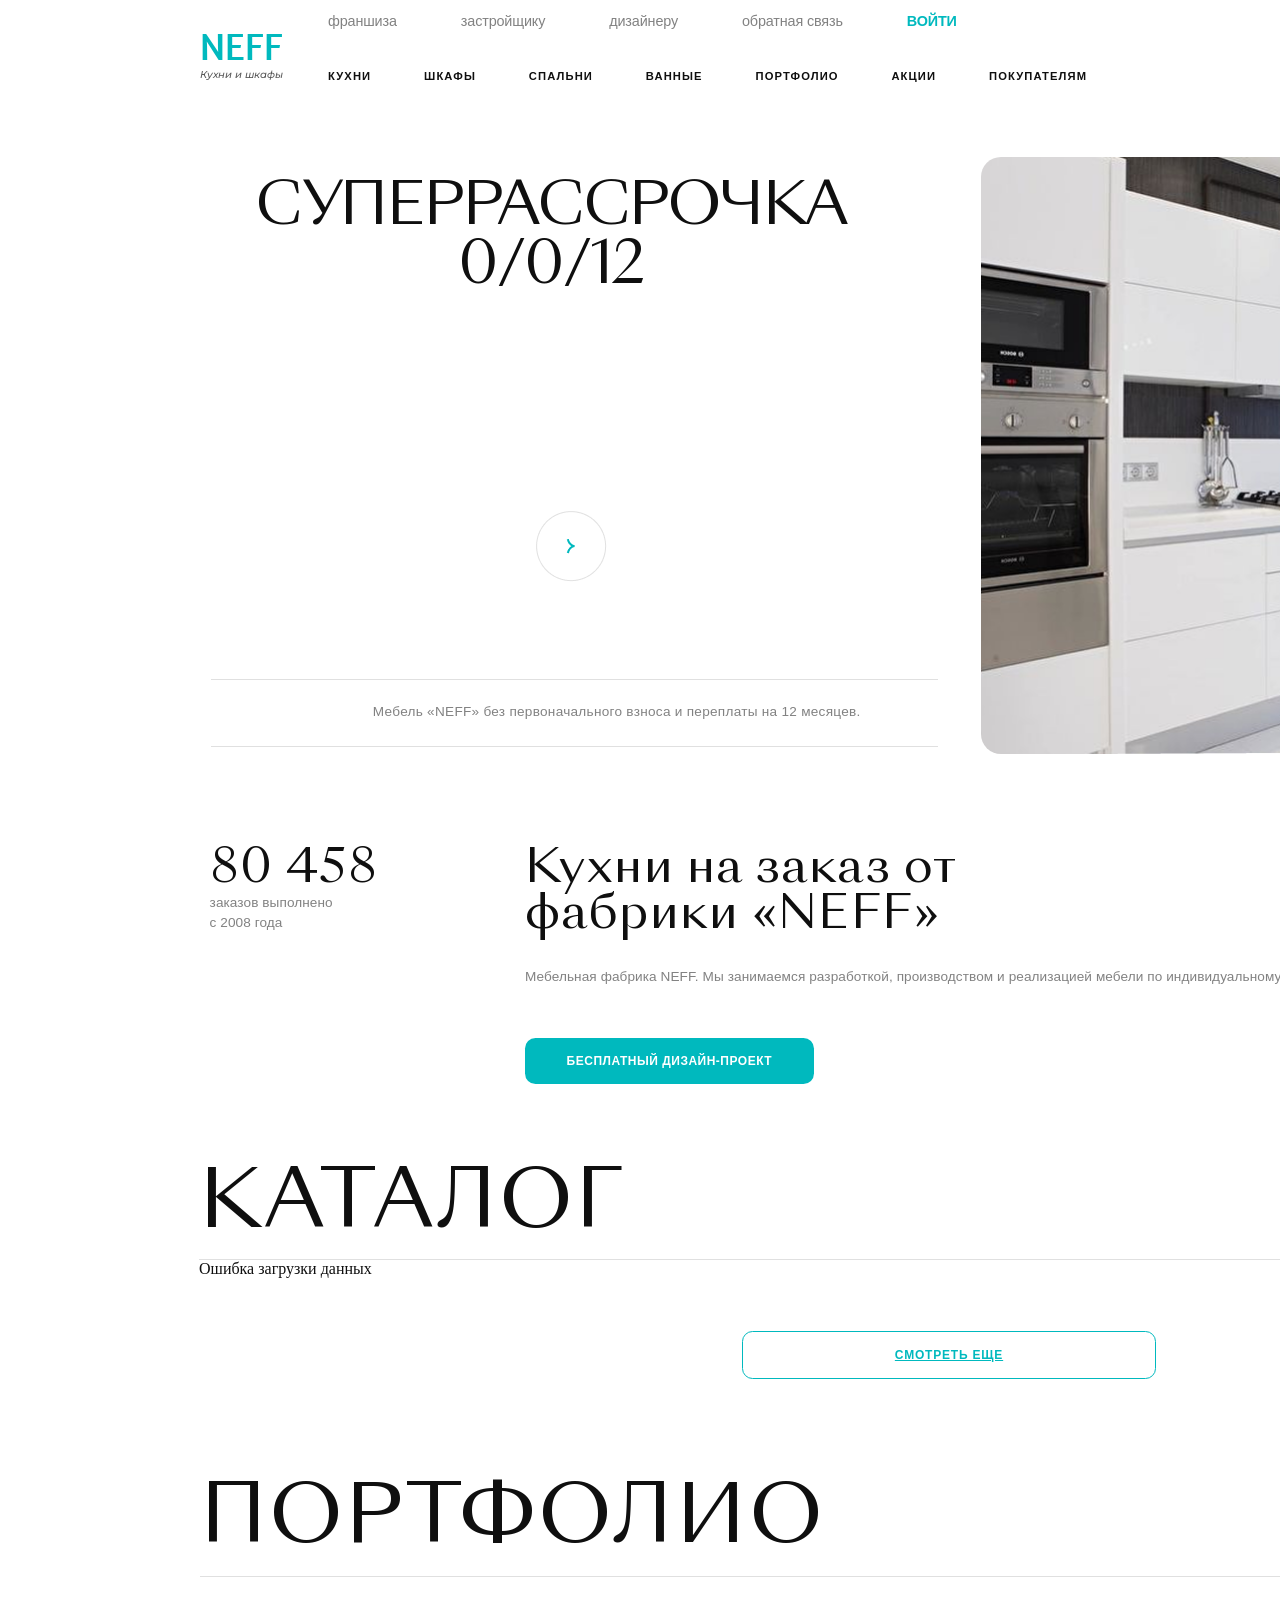
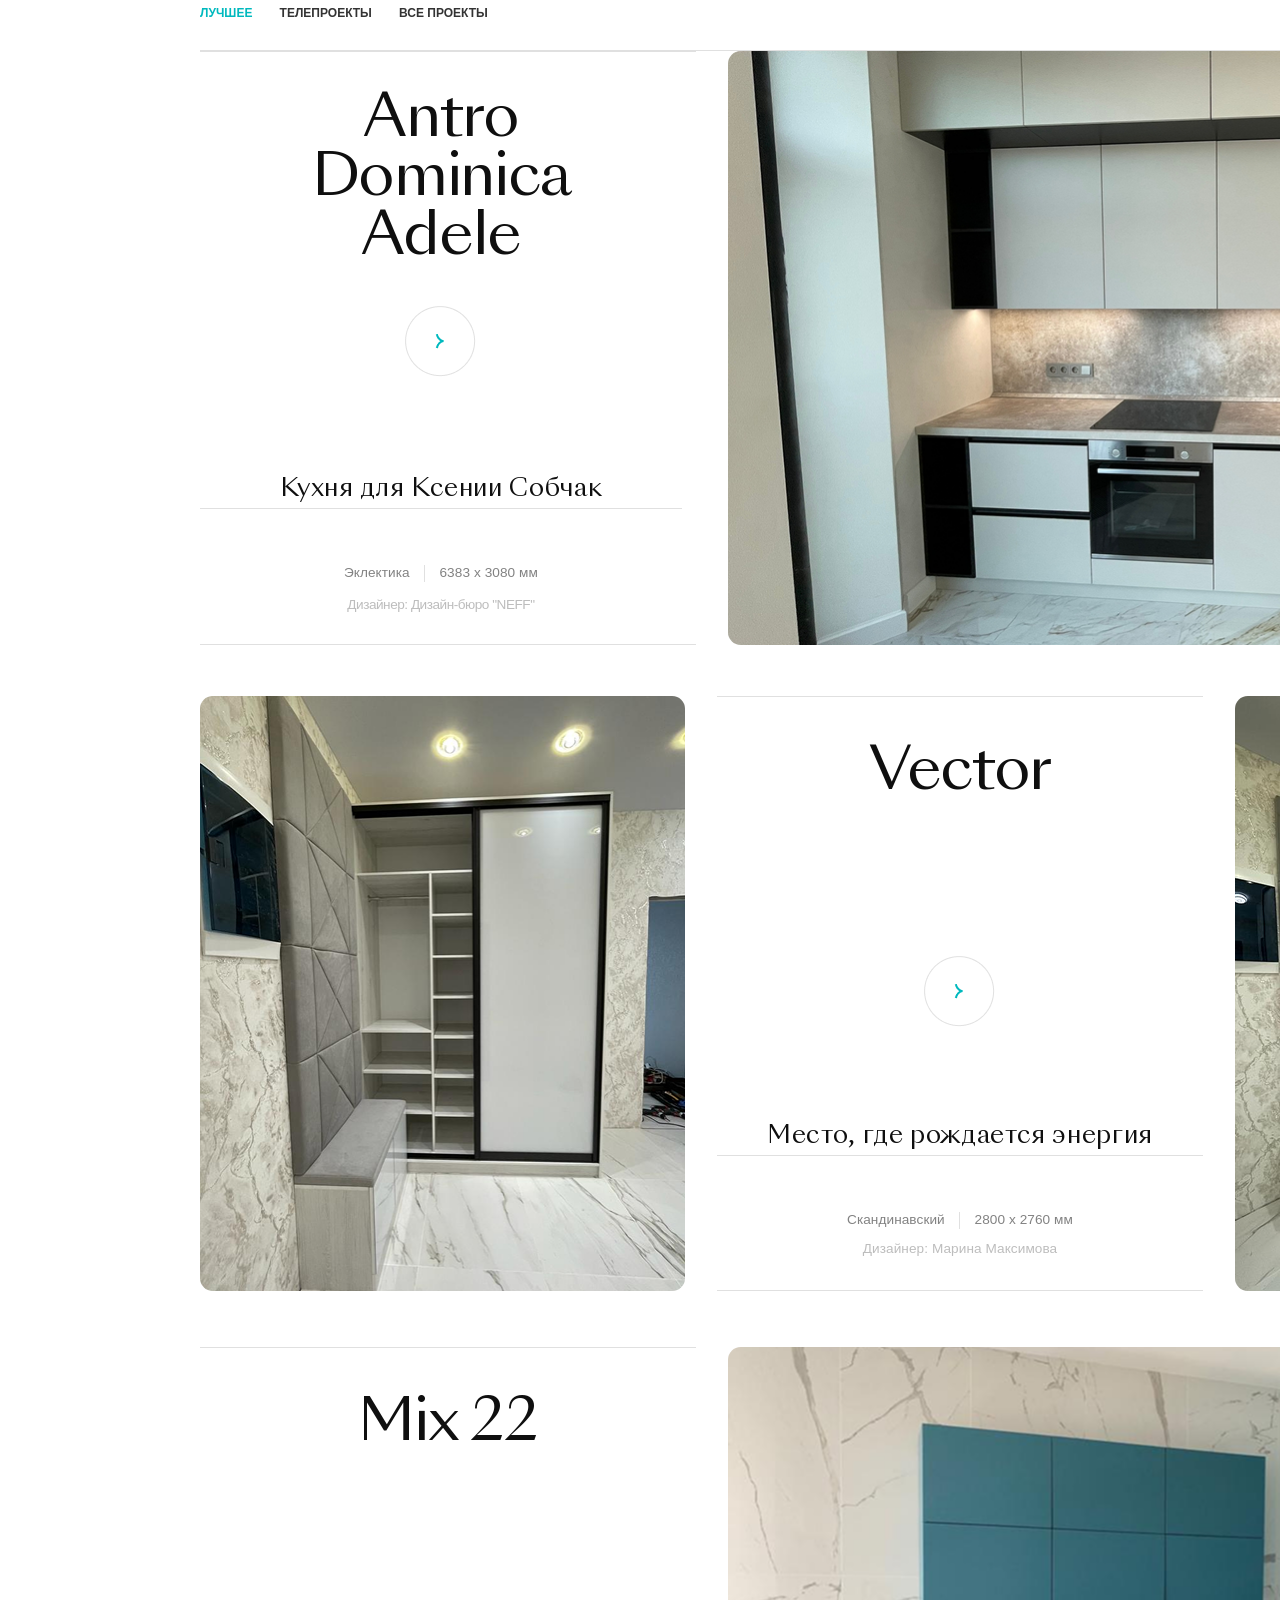
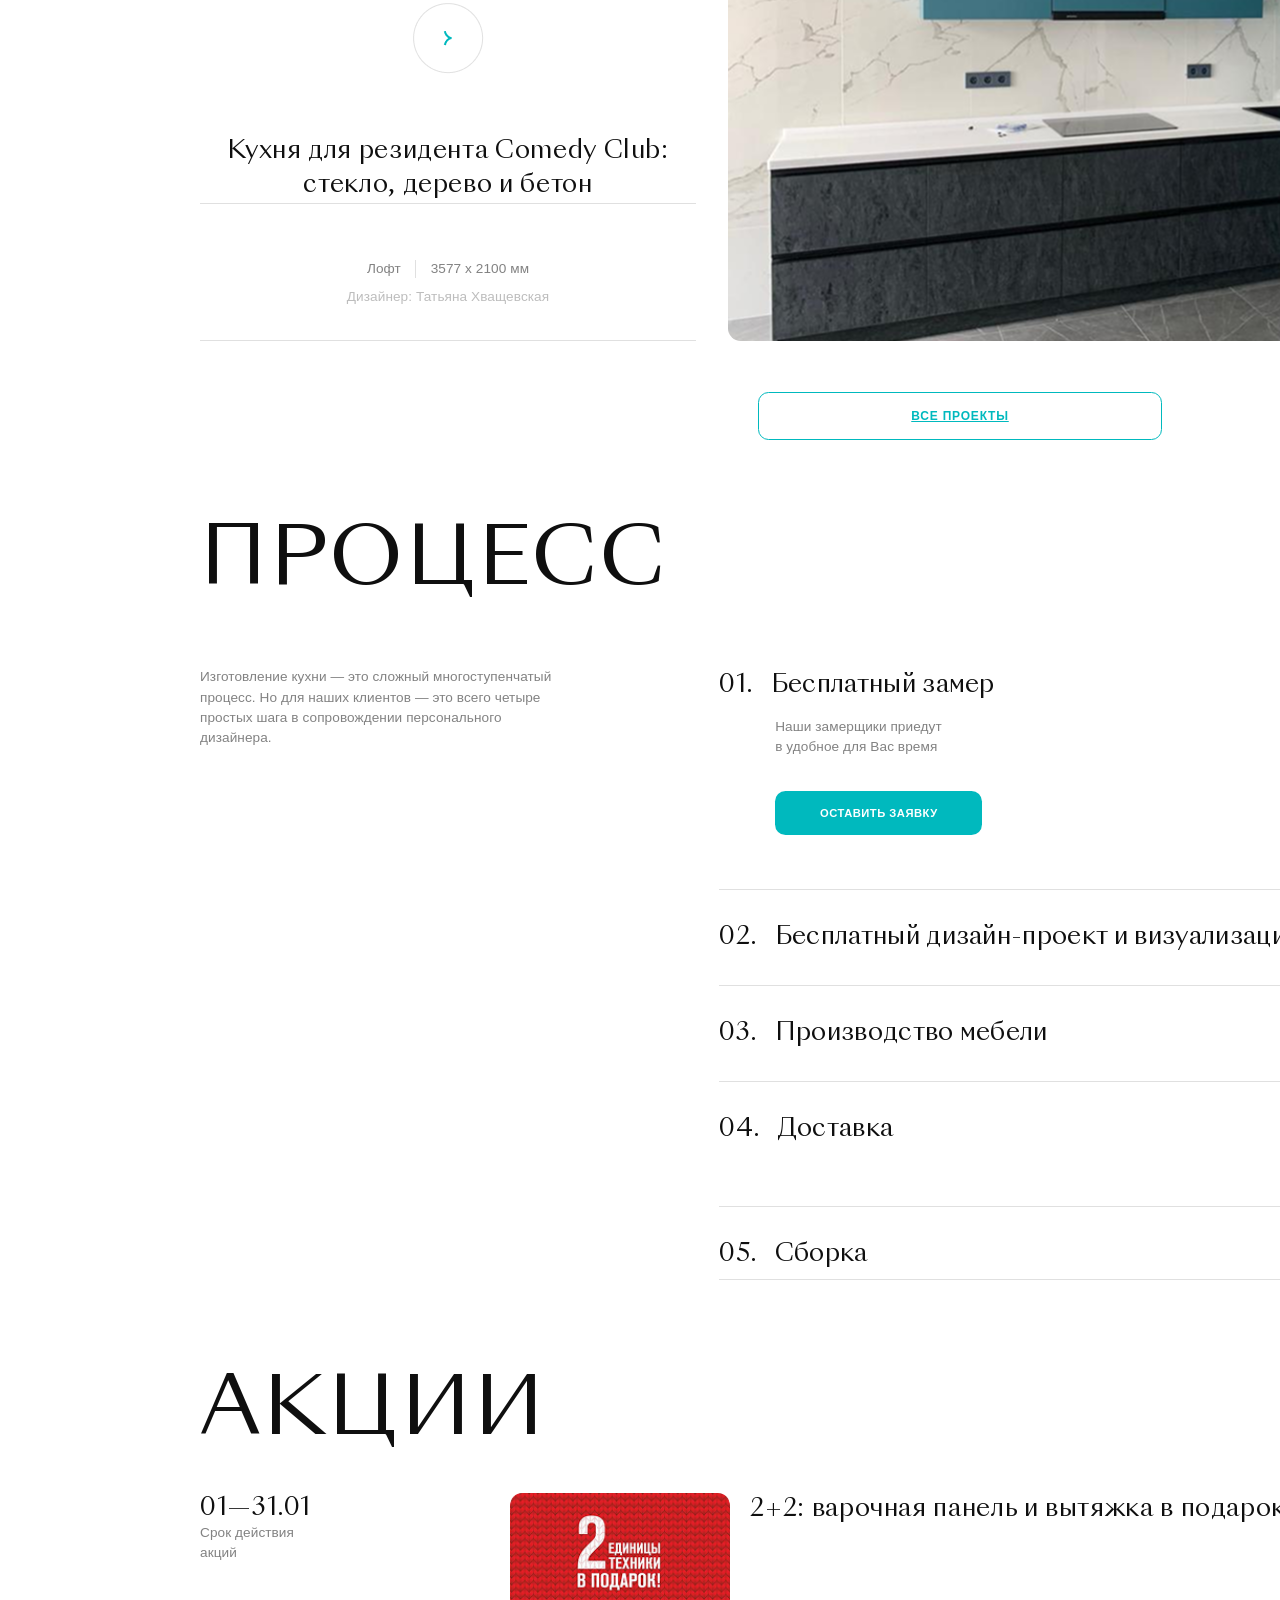
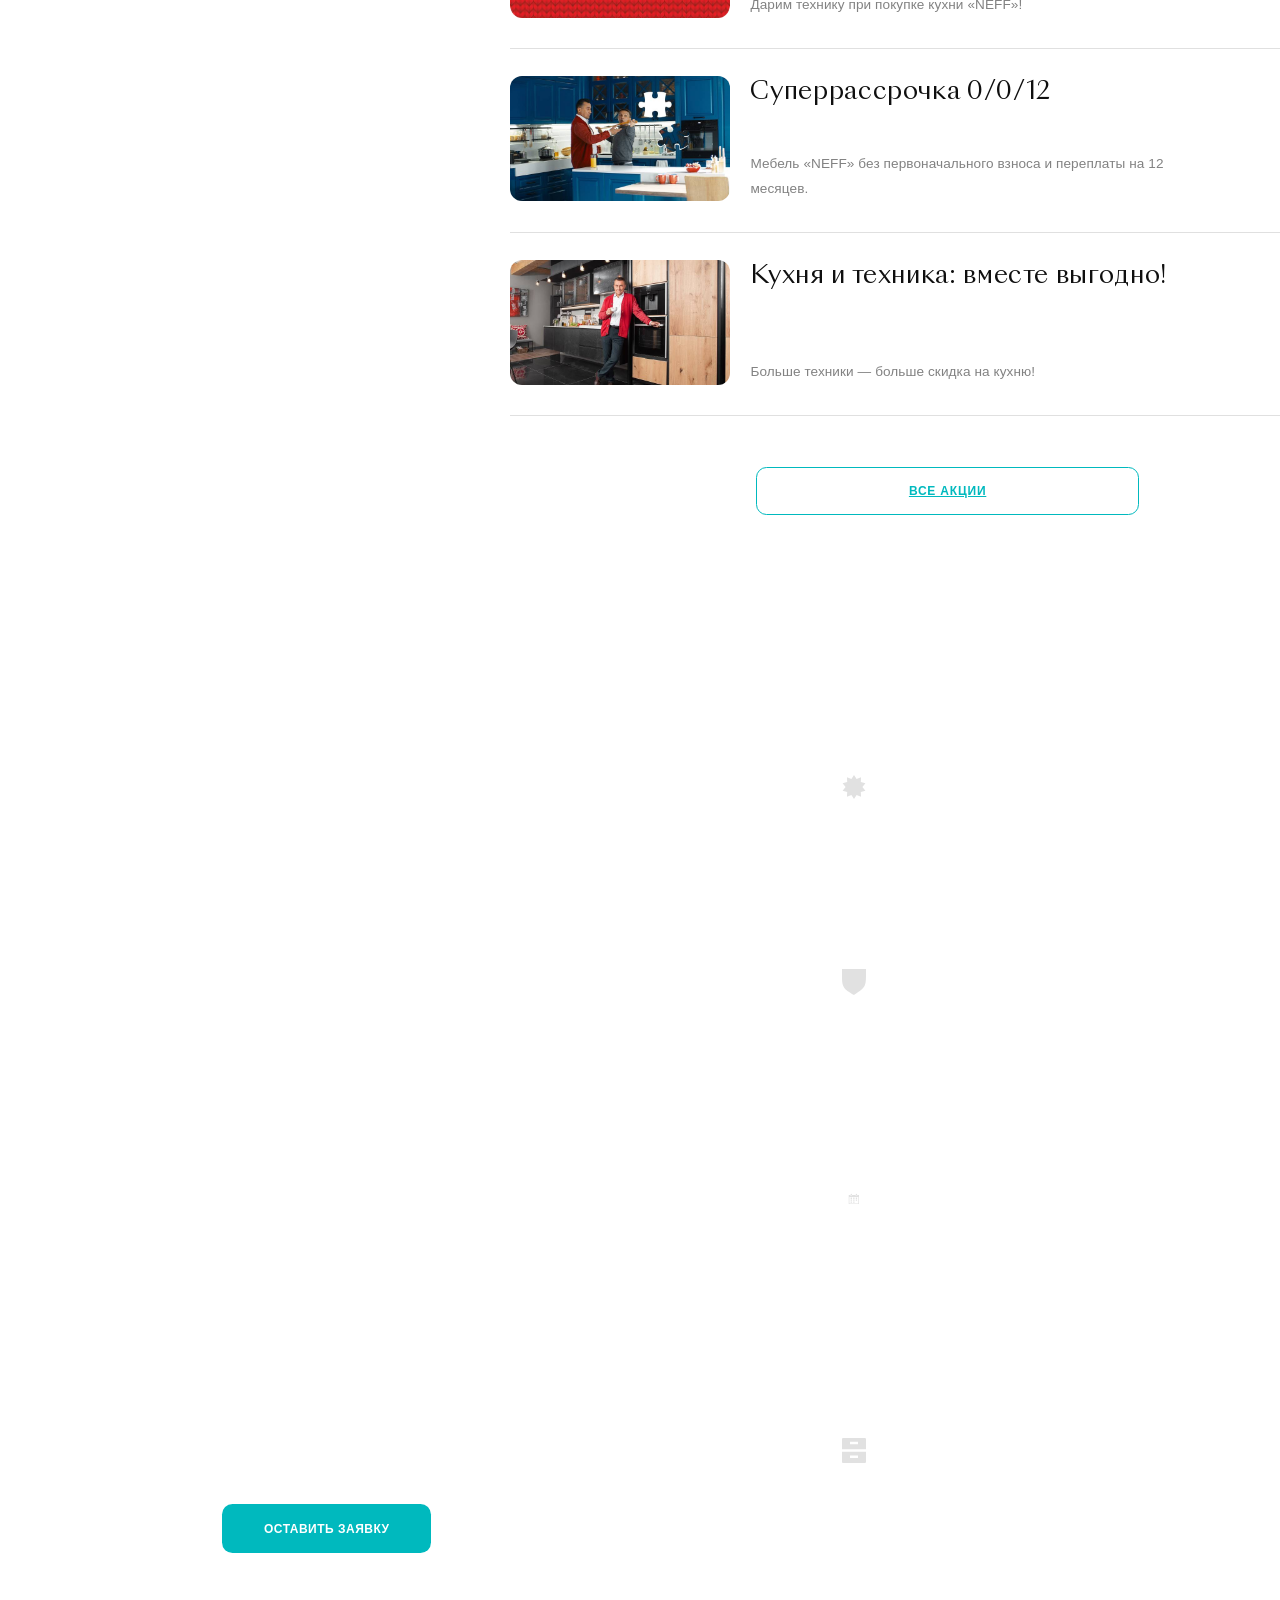
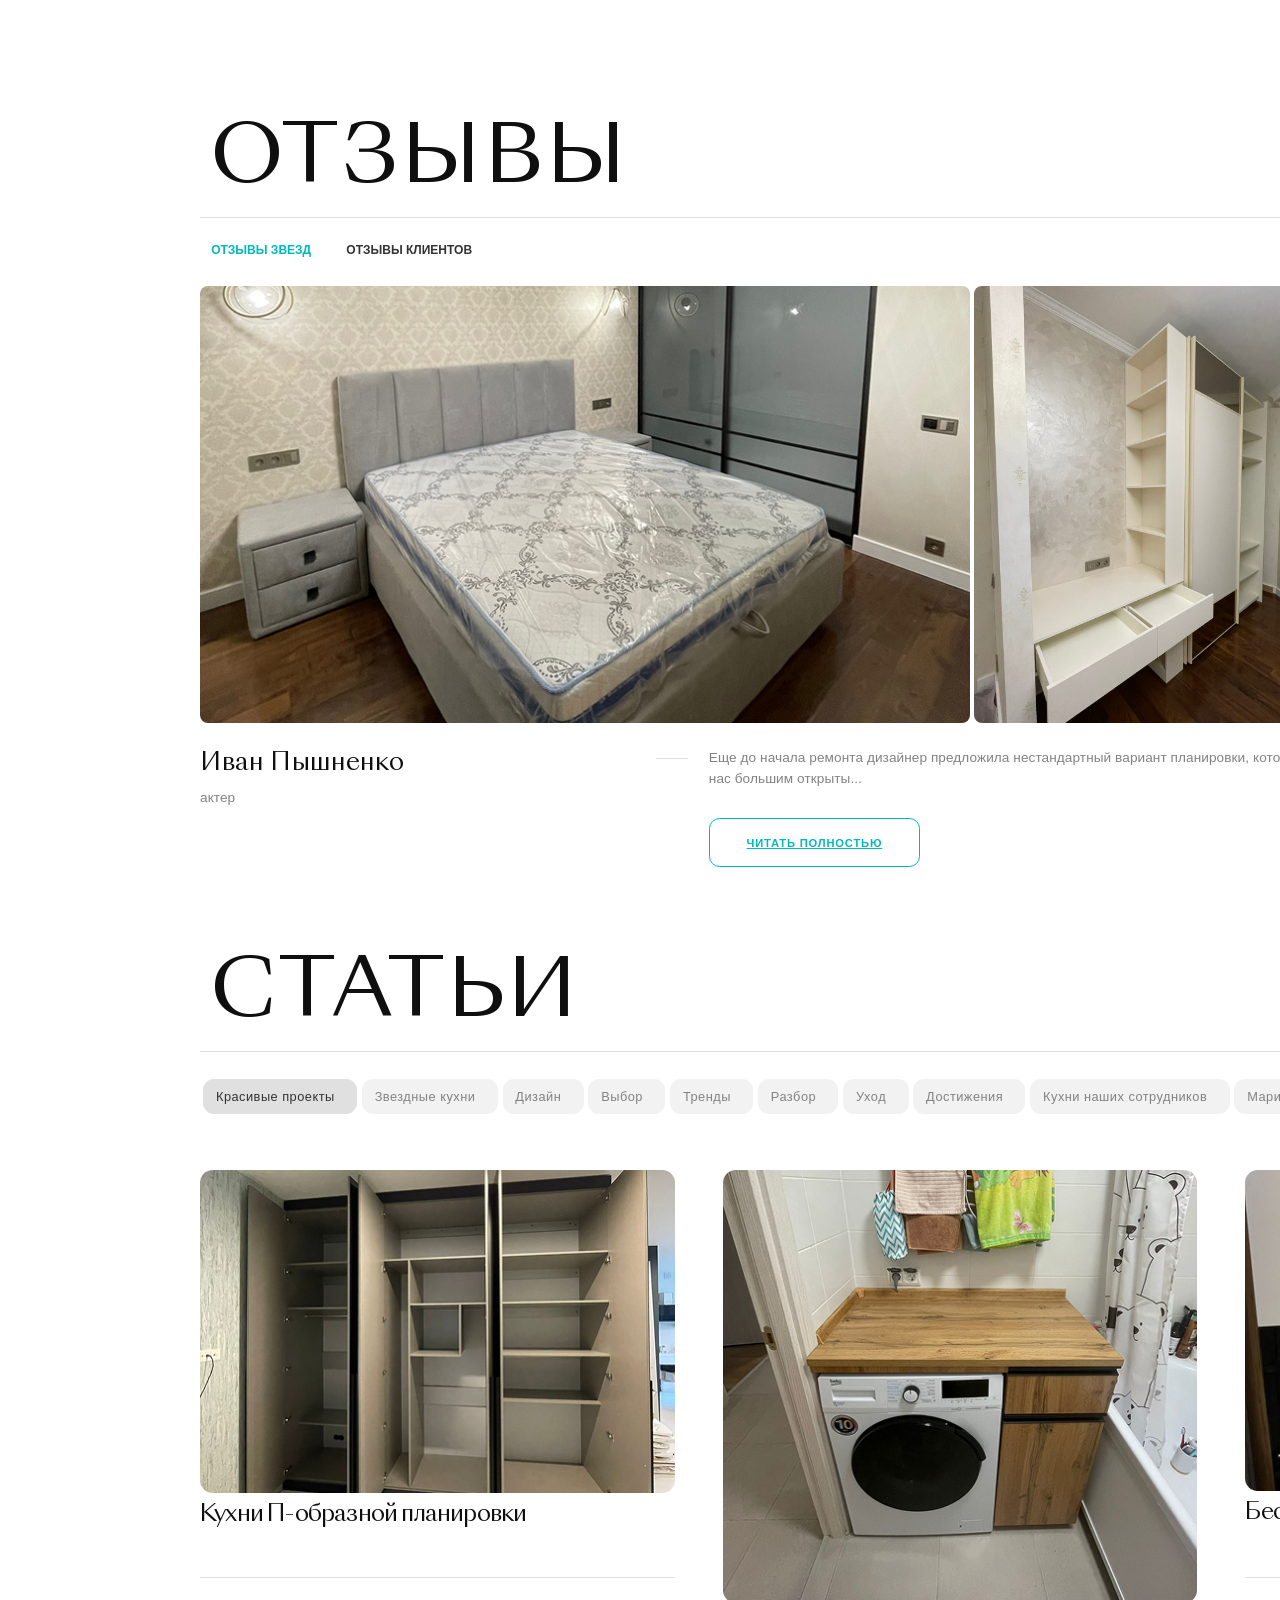
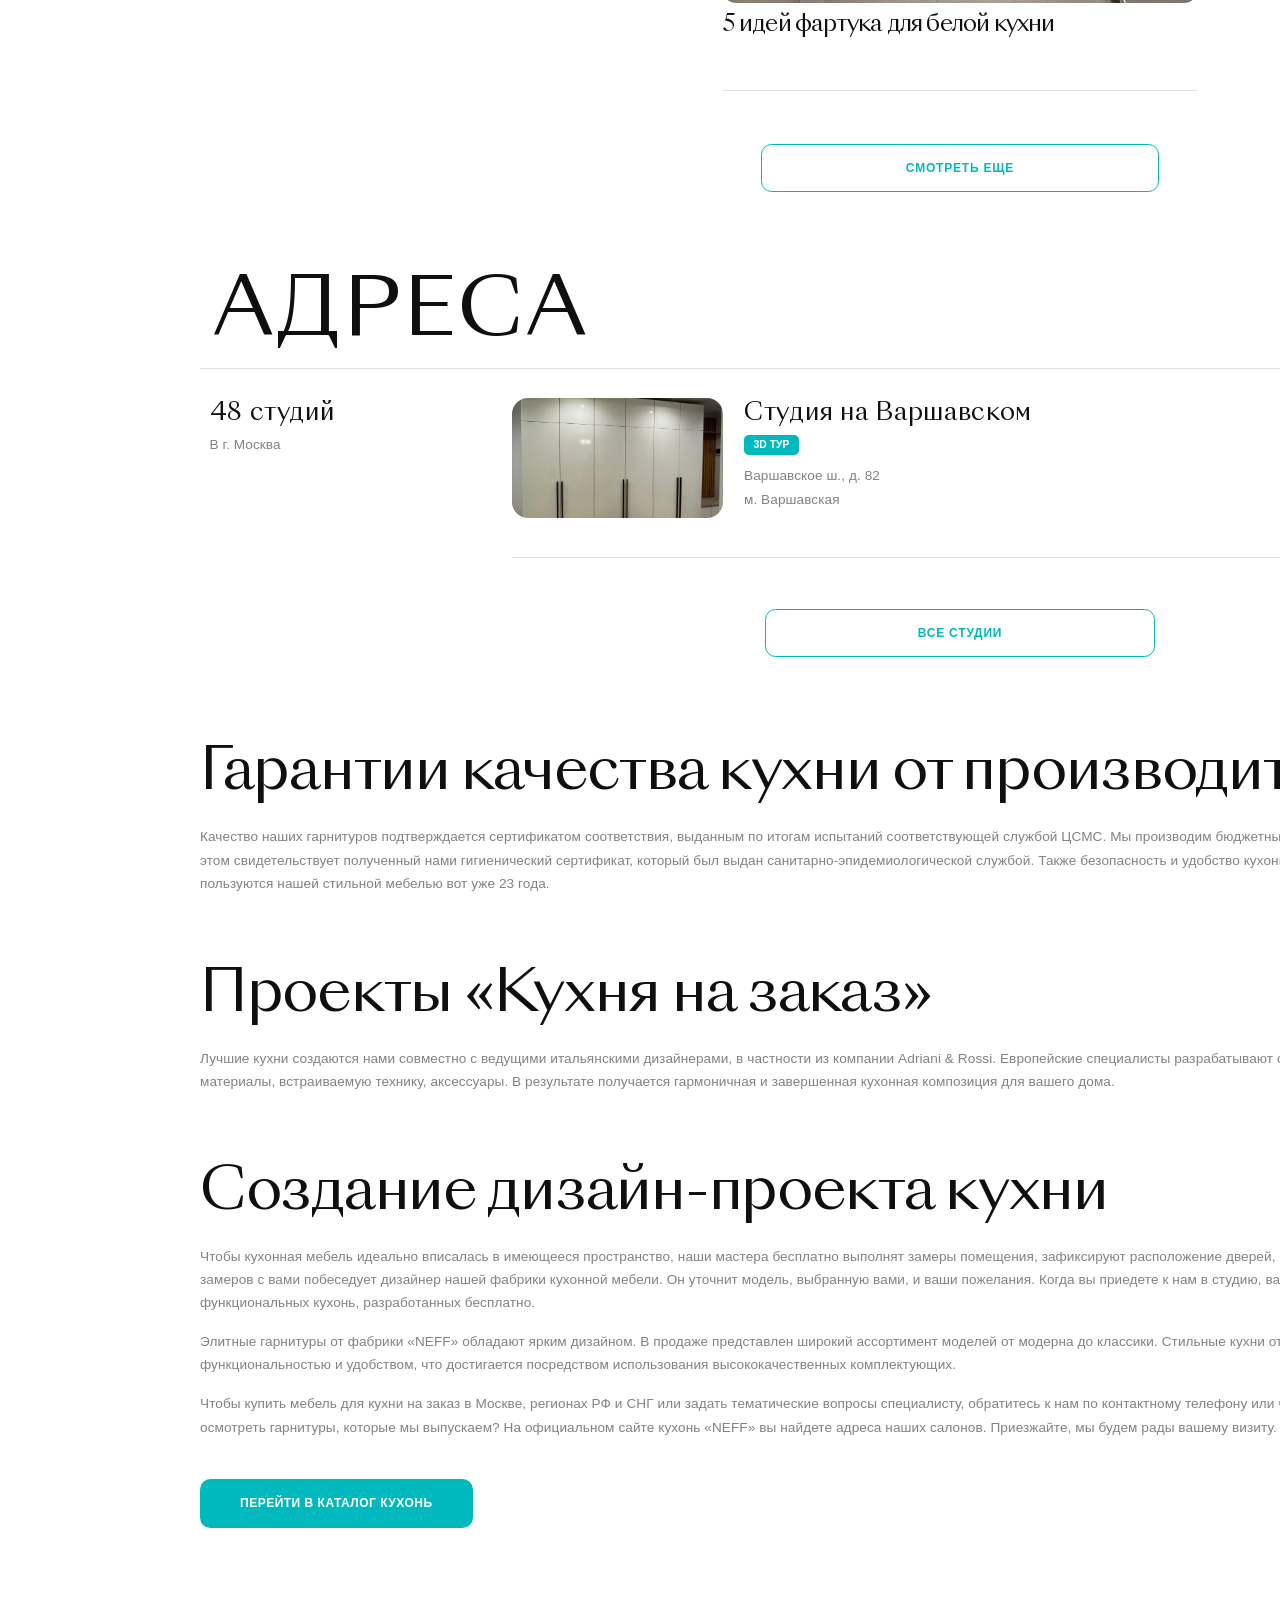
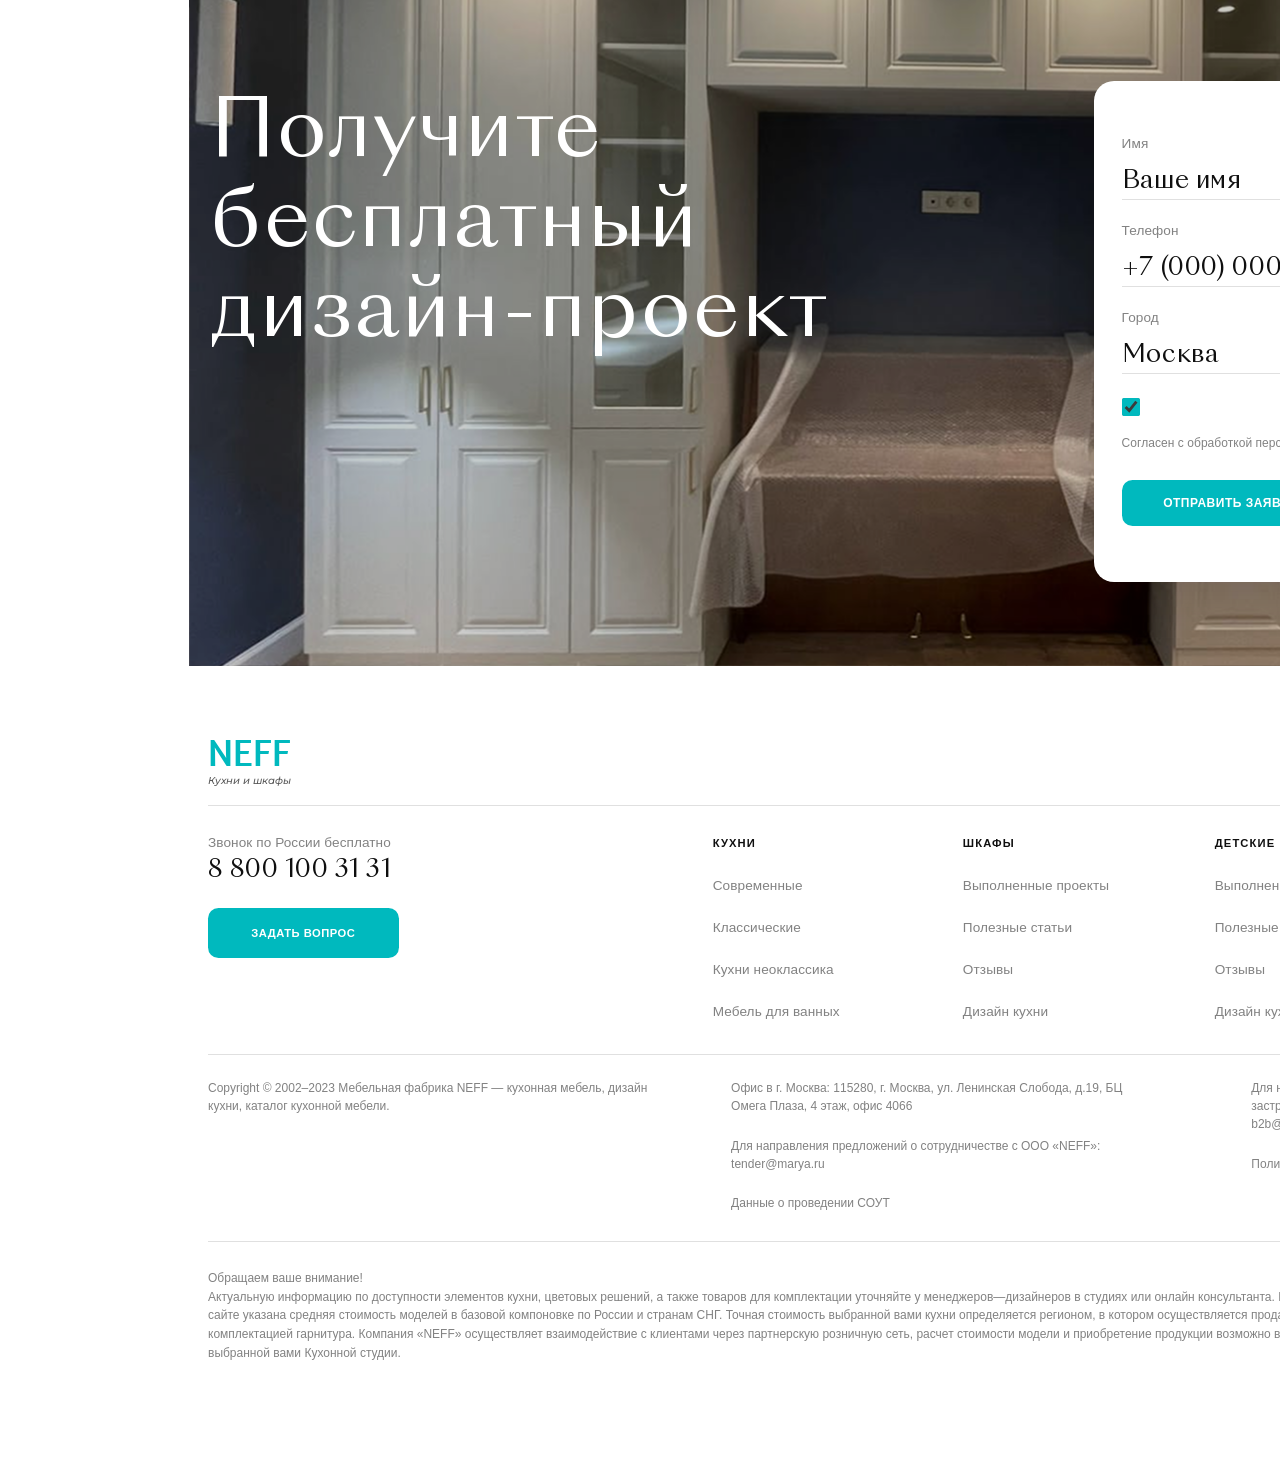
==== index.html @ 86bb084e "feat: add page preloader" ====
<!DOCTYPE html>
<html lang="ru">
<head>
    <meta charset="UTF-8">
    <meta name="viewport" content="width=device-width, initial-scale=1.0">
    <title>NEFF - Кухни и шкафы</title>
    <link rel="preconnect" href="https://fonts.googleapis.com">
    <link rel="preconnect" href="https://fonts.gstatic.com" crossorigin>
    <link href="https://fonts.googleapis.com/css2?family=Amaranth&family=Montserrat:ital,wght@1,500&display=swap" rel="stylesheet">
    <link rel="stylesheet" href="themes.css"> 
    <link rel="stylesheet" href="styles.css">  
    <link rel="stylesheet" href="mobile.css">
    <link rel="stylesheet" href="animations.css"> 
</head>
<body>
    <div id="preloader">
        <div class="preloader-content">
            <div class="font-logo-neff">NEFF</div>
            <div class="preloader-line"></div>
        </div>
    </div>

    <header class="header">
        <div class="container header__container">

            <div class="header__logo">
                <div class="font-logo-neff">NEFF</div>
                <div class="font-logo-subtitle" data-i18n="logo-subtitle">Кухни и шкафы</div>
            </div>

            <nav class="header__nav desktop-only">
                <div class="header__nav-top">
                    <a href="#" class="font-nav-top" data-i18n="nav-franchise">франшиза</a>
                    <a href="#" class="font-nav-top" data-i18n="nav-developer">застройщику</a>
                    <a href="#" class="font-nav-top" data-i18n="nav-designer">дизайнеру</a>
                    <a href="#" class="font-nav-top" data-i18n="nav-feedback">обратная связь</a>
                    <a href="login.html" class="font-nav-top auth-nav-link" id="auth-link" style="color: var(--accent-color); font-weight: 700;">ВОЙТИ</a>
                </div>
                <div class="header__nav-bottom">
                    <a href="catalog.html" class="font-nav-bottom" id="dropdown-trigger" data-i18n="nav-kitchens">кухни</a>
                    <a href="#" class="font-nav-bottom" data-i18n="nav-wardrobes">шкафы</a>
                    <a href="#" class="font-nav-bottom" data-i18n="nav-bedrooms">спальни</a>
                    <a href="#" class="font-nav-bottom" data-i18n="nav-bathrooms">ванные</a>
                    <a href="portfolio.html" class="font-nav-bottom" data-i18n="nav-portfolio">портфолио</a>
                    <a href="promos.html" class="font-nav-bottom" data-i18n="nav-promos">акции</a>
                    <a href="#" class="font-nav-bottom" data-i18n="nav-buyers">покупателям</a>
                </div>
            </nav>

            <div class="header__contacts desktop-only">
                <a href="tel:88001003131" class="font-phone">8 800 100 31 31</a>
                <button class="btn-order" data-i18n="btn-order">ЗАКАЗАТЬ ПРОЕКТ</button>
            </div>

            <div class="settings-controls" style="display: flex; align-items: center; gap: 15px;">
                <!-- Переключатель языка -->
                <div class="lang-switcher" style="margin-right: 5px;">
                    <a href="#" class="lang-btn" data-lang="ru">RU</a> | 
                    <a href="#" class="lang-btn" data-lang="en">EN</a>
                </div>
                
                <label class="theme-switch">
                    <input type="checkbox" id="theme-checkbox">
                    <span class="slider round"></span>
                </label>
                <button id="impaired-toggle" class="btn-impaired">АА</button>
            </div>

            <div class="burger-menu" id="burger-btn">
                <span></span><span></span><span></span>
            </div>
        </div>
    </header>

    <div class="mobile-overlay" id="mobile-menu">
        <div class="mobile-menu-content">
            <div class="mobile-menu-header">
                <div class="header__logo">
                    <div class="font-logo-neff">NEFF</div>
                    <div class="font-logo-subtitle">Кухни и шкафы</div>
                </div>
                <div class="close-menu" id="close-btn">&times;</div>
            </div>
            
            <button class="btn-order mobile-btn">ЗАКАЗАТЬ ПРОЕКТ</button>
            
            <nav class="mobile-nav">
                <a href="#" class="font-nav-bottom">Кухни</a>
                <a href="#" class="font-nav-bottom">Шкафы</a>
                <a href="#" class="font-nav-bottom">Спальни</a>
                <a href="#" class="font-nav-bottom">Ванные</a>
                <a href="#" class="font-nav-bottom">Портфолио</a>
                <a href="#" class="font-nav-bottom">Акции</a>
                <a href="#" class="font-nav-bottom">Покупателям</a>
                <a href="#" class="font-nav-top">Франшиза</a>
                <a href="#" class="font-nav-top">Застройщику</a>
                <a href="#" class="font-nav-top">Дизайнеру</a>
                <a href="#" class="font-nav-top">Обратная связь</a>
            </nav>
        </div>
    </div>

    <main>
        <section class="promo">
            <div class="container promo__container">
                <div class="promo__content">
                    <h2 class="section-title" data-i18n="hero-title">СУПЕРРАССРОЧКА <br> 0/0/12</h2>
                    <div class="promo__action">
                        <button class="circle-btn">
                            <img src="./Assets/icons/arrow-right-circle.png" alt="">
                        </button>
                    </div>
                    <div class="promo__description">
                        <p class="promo__footer-text section-subtitle" data-i18n="hero-subtitle">
                            Мебель «NEFF» без первоначального взноса и переплаты на 12 месяцев.
                        </p>
                    </div>
                </div>
                <div class="promo__slider">
                    <div class="slider-container">
                        <div class="slide fade active"><img src="./Assets/img/promo-slide-1.png" alt=""></div>
                        <div class="slide fade"><img src="./Assets/img/promo-slide-2.png" alt=""></div>
                    </div>
                </div>
            </div>
        </section>

        <section class="about-section">
            <div class="container about-wrapper">
                <div class="about-left">
                    <div class="font-heading-secondary">80 458</div>
                    <div class="secondary-section-subtitle" data-i18n="about-stat">заказов выполнено<br>с 2008 года</div>
                </div>
                <div class="about-right">
                    <h2 class="font-heading-secondary about-heading" data-i18n="about-title">Кухни на заказ от<br>фабрики «NEFF»</h2>
                    <p class="secondary-section-subtitle" data-i18n="about-desc">
                        Мебельная фабрика NEFF. Мы занимаемся разработкой, производством и реализацией мебели по индивидуальному проекту.
                    </p>
                    <button class="btn-order about-btn" data-i18n="btn-free-design">БЕСПЛАТНЫЙ ДИЗАЙН-ПРОЕКТ</button>
                </div>
            </div>
        </section>

         <section class="catalog-section">
            <div class="container">
                <div class="catalog__header">
                    <h2 class="font-heading-huge" data-i18n="catalog-title">КАТАЛОГ</h2>
                </div>
                <div class="catalog__grid" id="catalog-grid">
                    <!-- JS вставит карточки сюда -->
                </div>
                <div class="catalog__action">
                    <a href="catalog.html" class="btn-outline-cyan" data-i18n="btn-more">СМОТРЕТЬ ЕЩЕ</a>
                </div>
            </div>
        </section>

        <section class="portfolio-section">
            <div class="container">
                
                <div class="portfolio__header-line">
                    <h2 class="font-heading-huge">ПОРТФОЛИО</h2>
                </div>
                <div class="portfolio__tabs-line">
                    <div class="portfolio__tabs">
                        <div class="portfolio__tabs-left">
                            <a href="#" class="font-tab active">ЛУЧШЕЕ</a>
                            <a href="#" class="font-tab">ТЕЛЕПРОЕКТЫ</a>
                            <a href="#" class="font-tab">ВСЕ ПРОЕКТЫ</a>
                        </div>
                        <a href="#" class="font-tab portfolio-cta">ХОЧУ ПРОЕКТ &rsaquo;</a>
                    </div>
                </div>

                <div class="portfolio-item-1">
                    <div class="item-1-text-wrap">
                        <h3 class="section-title">Antro<br>Dominica<br>Adele</h3>
                        <div class="portfolio-card__arrow">
                            <img src="./Assets/icons/arrow-right-circle.png" alt="">
                        </div>
                        <p class="font-portfolio-desc">Кухня для Ксении Собчак</p>
                        
                        <div class="portfolio-meta-wrapper">
                            <div class="meta-row">
                                <span class="secondary-section-subtitle">Эклектика</span>
                                <div class="meta-divider"></div>
                                <span class="secondary-section-subtitle">6383 х 3080 мм</span>
                            </div>
                            <div class="secondary-section-subtitle" style="color: #BDBDBD; margin-top: 0.7rem; letter-spacing: -0.03rem;">
                                Дизайнер: Дизайн-бюро "NEFF"
                            </div>
                        </div>
                    </div>
                    <div class="item-1-photo-wrap">
                        <img src="./Assets/img/portfolio-1.png" alt="" class="item-1-main-img">
                        <img src="./Assets/icons/likes.png" alt="" class="like-badge">
                    </div>
                </div>

                <div class="portfolio-item-2">
                    <div class="item-2-photo-left">
                        <img src="./Assets/img/portfolio-2.png" alt="" class="item-2-main-img">
                    </div>
                    <div class="item-2-text-wrap">
                        <h3 class="section-title" style="margin-bottom: 7.2rem;">Vector</h3>
                        <div class="portfolio-card__arrow" style = "margin-bottom: 6.6rem;">
                            <img src="./Assets/icons/arrow-right-circle.png" alt="">
                        </div>
                        <p class="font-portfolio-desc">Место, где рождается энергия</p>
                        
                        <div class="portfolio-meta-wrapper">
                            <div class="meta-row">
                                <span class="secondary-section-subtitle">Скандинавский</span>
                                <div class="meta-divider"></div>
                                <span class="secondary-section-subtitle">2800 х 2760 мм</span>
                            </div>
                            <div class="secondary-section-subtitle" style="color: #BDBDBD; margin-top: 0.5rem;">
                                Дизайнер: Марина Максимова
                            </div>
                        </div>
                    </div>
                    <div class="item-2-photo-right">
                        <img src="./Assets/img/portfolio-3.png" alt="" class="item-2-main-img">
                        <img src="./Assets/icons/likes.png" alt="" class="like-badge">
                    </div>
                </div>

                <div class="portfolio-item-3">
                    <div class="item-3-text-wrap">
                        <h3 class="section-title">Mix 22</h3>
                        <div class="portfolio-card__arrow"style="margin-top: 10rem; margin-bottom: 4.6rem;">
                            <img src="./Assets/icons/arrow-right-circle.png"  alt="">
                        </div>
                        <p class="font-portfolio-desc">Кухня для резидента Comedy Club:<br>стекло, дерево и бетон</p>
                        
                        <div class="portfolio-meta-wrapper">
                            <div class="meta-row">
                                <span class="secondary-section-subtitle">Лофт</span>
                                <div class="meta-divider"></div>
                                <span class="secondary-section-subtitle">3577 х 2100 мм</span>
                            </div>
                            <div class="secondary-section-subtitle" style="color: #BDBDBD; margin-top: 0.5rem;">
                                Дизайнер: Татьяна Хващевская
                            </div>
                        </div>
                    </div>
                    <div class="item-3-photo-wrap">
                        <img src="./Assets/img/portfolio-4.png" alt="" class="item-3-main-img">
                        <img src="./Assets/icons/likes.png" alt="" class="like-badge">
                    </div>
                </div>

                <div class="portfolio__footer">
                    <a href="portfolio.html" class="btn-outline-cyan">ВСЕ ПРОЕКТЫ</a>
                </div>

            </div>
        </section>

        <section class="process-section">
            <div class="container process-container">
                
                <div class="process-intro">
                    <h2 class="font-heading-huge" style="margin-bottom: 4rem;">ПРОЦЕСС</h2>
                    <div class="process-intro-desc">
                        <p class="secondary-section-subtitle" style="width: 22rem">
                            Изготовление кухни — это сложный многоступенчатый процесс. Но для наших клиентов — это всего четыре простых шага в сопровождении персонального дизайнера.
                        </p>
                    </div>
                </div>

                <div class="process-accordion">
                    
                    <div class="process-step is-active">
                        <div class="step-header">
                            <h3 class="font-portfolio-desc" style="margin-bottom: 0;">
                                <span class="step-num">01.</span> Бесплатный замер
                            </h3>
                            <div class="step-toggle-icon"></div>
                        </div>
                        <div class="step-body">
                            <p class="secondary-section-subtitle">
                                Наши замерщики приедут в удобное для Вас время
                            </p>
                            <button class="btn-order process-btn">ОСТАВИТЬ ЗАЯВКУ</button>
                        </div>
                    </div>

                    <div class="process-step" style="height: 6rem;">
                        <div class="step-header">
                            <h3 class="font-portfolio-desc" style="margin-bottom: 0;">
                                <span class="step-num">02.</span> Бесплатный дизайн-проект и визуализация
                            </h3>
                            <div class="step-toggle-icon"></div>
                        </div>
                        <div class="step-body">
                            <p class="secondary-section-subtitle">Разработаем проект мечты.</p>
                            <button class="btn-order process-btn">ОСТАВИТЬ ЗАЯВКУ</button>
                        </div>
                    </div>

                    <div class="process-step" style="height: 6rem">
                        <div class="step-header">
                            <h3 class="font-portfolio-desc" style="margin-bottom: 0;">
                                <span class="step-num">03.</span> Производство мебели
                            </h3>
                            <div class="step-toggle-icon"></div>
                        </div>
                        <div class="step-body">
                            <p class="secondary-section-subtitle">Собственное производство.</p>
                            <button class="btn-order process-btn">ОСТАВИТЬ ЗАЯВКУ</button>
                        </div>
                    </div>

                    <div class="process-step" style="height: 7.8rem;">
                        <div class="step-header">
                            <h3 class="font-portfolio-desc" style="margin-bottom: 0;">
                                <span class="step-num">04.</span> Доставка
                            </h3>
                            <div class="step-toggle-icon"></div>
                        </div>
                        <div class="step-body">
                            <p class="secondary-section-subtitle">Доставим бережно и в срок.</p>
                            <button class="btn-order process-btn">ОСТАВИТЬ ЗАЯВКУ</button>
                        </div>
                    </div>

                    <div class="process-step">
                        <div class="step-header">
                            <h3 class="font-portfolio-desc" style="margin-bottom: 0;">
                                <span class="step-num">05.</span> Сборка
                            </h3>
                            <div class="step-toggle-icon"></div>
                        </div>
                        <div class="step-body">
                            <p class="secondary-section-subtitle">Профессиональный монтаж.</p>
                            <button class="btn-order process-btn">ОСТАВИТЬ ЗАЯВКУ</button>
                        </div>
                    </div>

                </div>

            </div>
        </section>


        <section class="promos-section">
            <div class="container">
                
                <div class="promos-header">
                    <h2 class="font-heading-huge">АКЦИИ</h2>
                </div>

                <div class="promos-body">
                    
                    <aside class="promos-sidebar">
                        <div class="promos-date-block">
                            <p class="font-portfolio-desc">01—31.01</p>
                            <p class="secondary-section-subtitle" style="margin-top: -0.2rem; width: 6rem;">Срок действия акций</p>
                        </div>
                    </aside>

                    <div class="promos-main">
                        
                        <div class="promo-item">
                            <div class="promo-image">
                                <img src="./Assets/img/promo-gift.png" alt="Акция Подарок">
                            </div>
                            
                            <div class="promo-details">
                                <h3 class="font-portfolio-desc">2+2: варочная панель и вытяжка в подарок</h3>
                                <p class="secondary-section-subtitle">Дарим технику при покупке кухни «NEFF»!</p>
                            </div>

                            <div class="promo-btn-side">
                                <button class="circle-btn">
                                    <img src="./Assets/icons/arrow-right-circle.png" alt="Подробнее">
                                </button>
                            </div>
                        </div>

                        <div class="promo-item">
                            <div class="promo-image">
                                <img src="./Assets/img/promo-installment.png" alt="Акция Рассрочка">
                            </div>
                            
                            <div class="promo-details">
                                <h3 class="font-portfolio-desc">Суперрассрочка 0/0/12</h3>
                                <p class="secondary-section-subtitle">Мебель «NEFF» без первоначального взноса и переплаты на 12 месяцев.</p>
                            </div>

                            <div class="promo-btn-side">
                                <button class="circle-btn">
                                    <img src="./Assets/icons/arrow-right-circle.png" alt="Подробнее">
                                </button>
                            </div>
                        </div>

                        <div class="promo-item">
                            <div class="promo-image">
                                <img src="./Assets/img/promo-combo.png" alt="Акция Комплект">
                            </div>
                            
                            <div class="promo-details">
                                <h3 class="font-portfolio-desc">Кухня и техника: вместе выгодно!</h3>
                                <p class="secondary-section-subtitle">Больше техники — больше скидка на кухню!</p>
                            </div>

                            <div class="promo-btn-side">
                                <button class="circle-btn">
                                    <img src="./Assets/icons/arrow-right-circle.png" alt="Подробнее">
                                </button>
                            </div>
                        </div>

                        <div class="promos-action">
                            <a href="promos.html" class="btn-outline-cyan">ВСЕ АКЦИИ</a>
                        </div>

                    </div>
                </div>

            </div>
        </section>

        <section class="why-neff">
            <div class="container why-neff__container">
                
                <div class="why-neff__main">
                    <h2 class="section-title why-neff__title">Почему кухню стоит<br>заказать в «NEFF»?</h2>
                    <button class="btn-order why-neff__btn">ОСТАВИТЬ ЗАЯВКУ</button>
                </div>

                <div class="why-neff__benefits">
                    
                    <div class="benefit-item">
                        <div class="benefit-icon">
                            <img src="./Assets/icons/icon-experience.svg" alt="Опыт">
                        </div>
                        <div class="benefit-text">
                            <h3 class="font-portfolio-desc">15 лет на рынке</h3>
                            <p class="secondary-section-subtitle">Мы изготовили более 500 тысяч кухонь по индивидуальному проекту</p>
                        </div>
                    </div>

                    <div class="benefit-item">
                        <div class="benefit-icon">
                            <img src="./Assets/icons/icon-warranty.svg" alt="Гарантия">
                        </div>
                        <div class="benefit-text">
                            <h3 class="font-portfolio-desc">Гарантия 2 года</h3>
                            <p class="secondary-section-subtitle">Мы уверены в своих кухнях благодаря каркасам: больше никто из российских производителей не дает такой гарантии</p>
                        </div>
                    </div>

                    <div class="benefit-item">
                        <div class="benefit-icon">
                            <img src="./Assets/icons/icon-speed.svg" alt="Сроки">
                        </div>
                        <div class="benefit-text">
                            <h3 class="font-portfolio-desc" style="width: 9rem; height: 3.8rem;">Мебель за 14 дней</h3>
                            <p class="secondary-section-subtitle" style="max-width: 17rem;">Воспользуйтесь Личным кабинетом, чтобы спланировать кухню, заключить договор и оплатить покупку удаленно</p>
                        </div>
                    </div>

                    <div class="benefit-item">
                        <div class="benefit-icon">
                            <img src="./Assets/icons/icon-quality.svg" alt="Качество">
                        </div>
                        <div class="benefit-text">
                            <h3 class="font-portfolio-desc">Высокое качество</h3>
                            <p class="secondary-section-subtitle" style="max-width: 20rem;">Наши решения для хранения позволяют вместить все от столовых приборов до бытовой техники и посуды</p>
                        </div>
                    </div>

                </div>
            </div>
        </section>


        
            <section class="reviews-section">
                <div class="container">
                    
                    <div class="reviews-header">
                        <h2 class="font-heading-huge">ОТЗЫВЫ</h2>
                    </div>

                    <div class="reviews-tabs">
                        <a href="#" class="font-tab active">ОТЗЫВЫ ЗВЕЗД</a>
                        <a href="#" class="font-tab">ОТЗЫВЫ КЛИЕНТОВ</a>
                    </div>

                    <div class="reviews-gallery">
                        <div class="reviews-img-wrap img-large">
                            <img src="./Assets/img/review-1.png" alt="Интерьер 1">
                        </div>
                        <div class="reviews-img-wrap img-medium">
                            <img src="./Assets/img/review-2.png" alt="Интерьер 2">
                        </div>
                        <div class="reviews-img-wrap img-small">
                            <img src="./Assets/img/review-3.png" alt="Интерьер 3">
                        </div>
                    </div>

                    <div class="reviews-footer">
                        
                        <div class="reviews-author">
                            <h3 class="font-portfolio-desc">Иван Пышненко</h3>
                            <p class="secondary-section-subtitle">актер</p>
                        </div>

                        <div class="reviews-content">
                            <div class="reviews-text-wrapper">
                                <div class="reviews-divider"></div>
                                <p class="secondary-section-subtitle">
                                    Еще до начала ремонта дизайнер предложила нестандартный вариант планировки, который очень привлек нас большим открыты...
                                </p>
                            </div>
                            <a href="reviews.html" class="btn-outline-cyan reviews-read-more">ЧИТАТЬ ПОЛНОСТЬЮ</a>
                        </div>

                        <div class="reviews-navigation">
                            <button class="circle-btn-outline">
                                <img src="./Assets/icons/arrow-left.png" alt="Назад" class="catalog-arrow-icon">
                            </button>
                            <button class="circle-btn-outline">
                                <img src="./Assets/icons/arrow-right.png" alt="Вперед" class="catalog-arrow-icon">
                            </button>
                        </div>

                    </div>

                </div>
            </section>


        <section class="articles-section">
            <div class="container">
                
                <div class="articles-header">
                    <h2 class="font-heading-huge">СТАТЬИ</h2>
                </div>

                <div class="articles-nav-wrapper">
                    <div class="articles-nav">
                        <a href="#" class="article-tab active">Красивые проекты</a>
                        <a href="#" class="article-tab">Звездные кухни</a>
                        <a href="#" class="article-tab">Дизайн</a>
                        <a href="#" class="article-tab">Выбор</a>
                        <a href="#" class="article-tab">Тренды</a>
                        <a href="#" class="article-tab">Разбор</a>
                        <a href="#" class="article-tab">Уход</a>
                        <a href="#" class="article-tab">Достижения</a>
                        <a href="#" class="article-tab">Кухни наших сотрудников</a>
                        <a href="#" class="article-tab">Мария в СМИ</a>
                        <a href="#" class="article-tab">Проект месяца</a>
                        <a href="#" class="article-tab">Дайджест</a>
                        <a href="#" class="article-tab">Выставки</a>
                    </div>
                </div>

                <div class="articles-grid">
                    
                    <div class="article-item" style="height: 25.5rem;">
                        <div class="article-img-wrap">
                            <img src="./Assets/img/article-1.png" alt="">
                        </div>
                        <h3 class="font-card-title">Кухни П-образной планировки</h3>
                        <div class="article-divider"></div>
                    </div>

                    <div class="article-item" style="height: 32.6rem;">
                        <div class="article-img-wrap">
                            <img src="./Assets/img/article-2.png" alt="">
                        </div>
                        <h3 class="font-card-title">5 идей фартука для белой кухни</h3>
                        <div class="article-divider"></div>
                    </div>

                    <div class="article-item" style="height: 25.5rem;">
                        <div class="article-img-wrap">
                            <img src="./Assets/img/article-3.png" alt="">
                        </div>
                        <h3 class="font-card-title">Бестселлеры-2022</h3>
                        <div class="article-divider"></div>
                    </div>

                </div>

                <div class="articles-action">
                    <a href="articles.html" class="btn-outline-cyan" style="padding: 1rem 9rem; text-decoration: none;">СМОТРЕТЬ ЕЩЕ</a>
                </div>

            </div>
        </section>
        

        <section class="addresses-section">
            <div class="container">
                
                <div class="addresses-header">
                    <h2 class="font-heading-huge">АДРЕСА</h2>
                </div>

                <div class="addresses-body">
                    
                    <aside class="addresses-sidebar">
                        <h3 class="font-portfolio-desc">48 студий</h3>
                        <p class="secondary-section-subtitle">В г. Москва</p>
                    </aside>

                    <div class="address-card">
                        
                        <div class="address-card__main">
                            <div class="address-card__img">
                                <img src="./Assets/img/studio-1.png" alt="Студия на Варшавском">
                            </div>

                            <div class="address-card__info">
                                <h4 class="font-portfolio-desc">Студия на Варшавском</h4>
                                <span class="tour-badge">3D ТУР</span>
                                <div class="address-details">
                                    <p class="secondary-section-subtitle">Варшавское ш., д. 82</p>
                                    <p class="secondary-section-subtitle">м. Варшавская</p>
                                </div>
                            </div>

                            <div class="address-card__meta">
                                <p class="secondary-section-subtitle address-hours">Пн-Вс: 10.00 - 22.00</p>
                                <div class="address-phones">
                                    <p class="secondary-section-subtitle">(499) 619-07-24</p>
                                    <p class="secondary-section-subtitle">(499) 619-96-71</p>
                                    <p class="secondary-section-subtitle">(499) 681-38-21</p>
                                    <p class="secondary-section-subtitle">(499) 681-38-22</p>
                                </div>
                            </div>

                            <div class="address-card__action">
                                <button class="circle-btn-outline">
                                    <img src="./Assets/icons/arrow-right-circle.png" alt="Перейти">
                                </button>
                            </div>
                        </div>

                    </div>
                </div>

                <div class="addresses-footer">
                    <button class="btn-outline-cyan" style="padding: 1rem 9.5rem;">ВСЕ СТУДИИ</button>
                </div>

            </div>
        </section>

        <section class="seo-section">
            <div class="container">
                
                <div class="seo-block">
                    <h2 class="section-title seo-title">Гарантии качества кухни от производителя</h2>
                    <p class="secondary-section-subtitle seo-text">
                        Качество наших гарнитуров подтверждается сертификатом соответствия, выданным по итогам испытаний соответствующей службой ЦСМС. Мы производим бюджетные и элитные кухни на заказ из экологичных материалов. Об этом свидетельствует полученный нами гигиенический сертификат, который был выдан санитарно-эпидемиологической службой. Также безопасность и удобство кухонь «NEFF» подтверждены опытом потребителей, которые пользуются нашей стильной мебелью вот уже 23 года.
                    </p>
                </div>

                <div class="seo-block">
                    <h2 class="section-title seo-title">Проекты «Кухня на заказ»</h2>
                    <p class="secondary-section-subtitle seo-text">
                        Лучшие кухни создаются нами совместно с ведущими итальянскими дизайнерами, в частности из компании Adriani & Rossi. Европейские специалисты разрабатывают стильный индивидуальный дизайн мебели, подбирают материалы, встраиваемую технику, аксессуары. В результате получается гармоничная и завершенная кухонная композиция для вашего дома.
                    </p>
                </div>

                <div class="seo-block">
                    <h2 class="section-title seo-title">Создание дизайн-проекта кухни</h2>
                    <div class="seo-text-group">
                        <p class="secondary-section-subtitle seo-text">
                            Чтобы кухонная мебель идеально вписалась в имеющееся пространство, наши мастера бесплатно выполнят замеры помещения, зафиксируют расположение дверей, окон и коммуникаций, другие особенности. После снятия замеров с вами побеседует дизайнер нашей фабрики кухонной мебели. Он уточнит модель, выбранную вами, и ваши пожелания. Когда вы приедете к нам в студию, вас уже будет ожидать несколько проектов стильных и функциональных кухонь, разработанных бесплатно.
                        </p>
                        <p class="secondary-section-subtitle seo-text">
                            Элитные гарнитуры от фабрики «NEFF» обладают ярким дизайном. В продаже представлен широкий ассортимент моделей от модерна до классики. Стильные кухни от производителя характеризуются эргономичностью, функциональностью и удобством, что достигается посредством использования высококачественных комплектующих.
                        </p>
                        <p class="secondary-section-subtitle seo-text">
                            Чтобы купить мебель для кухни на заказ в Москве, регионах РФ и СНГ или задать тематические вопросы специалисту, обратитесь к нам по контактному телефону или через Интернет, используя форму онлайн-связи. Хотите лично осмотреть гарнитуры, которые мы выпускаем? На официальном сайте кухонь «NEFF» вы найдете адреса наших салонов. Приезжайте, мы будем рады вашему визиту.
                        </p>
                    </div>
                </div>

                <div class="seo-action">
                    <button class="btn-order">ПЕРЕЙТИ В КАТАЛОГ КУХОНЬ</button>
                </div>

            </div>
        </section>



        <section class="get-design-section">
            <div class="container design-wrapper">
                
                <div class="design-info">
                    <h2 class="font-heading-huge design-title">Получите<br>бесплатный<br>дизайн-проект</h2>
                </div>

                <div class="design-card">
                    <form action="#" class="design-form">
                        
                        <div class="form-group">
                            <label class="secondary-section-subtitle">Имя</label>
                            <input type="text" class="font-portfolio-desc form-input" placeholder="Ваше имя">
                        </div>

                        <div class="form-group">
                            <label class="secondary-section-subtitle">Телефон</label>
                            <input type="tel" class="font-portfolio-desc form-input" placeholder="+7 (000) 000-00-00">
                        </div>

                        <div class="form-group">
                            <label class="secondary-section-subtitle">Город</label>
                            <div class="select-wrapper">
                                <select class="font-portfolio-desc form-select">
                                    <option value="moscow">Москва</option>
                                    <option value="spb">Санкт-Петербург</option>
                                </select>
                                <img src="./Assets/icons/select-arrows.png" class="select-custom-icon" alt="выбор">
                            </div>
                        </div>

                        <div class="form-agreement">
                            <label class="checkbox-container">
                                <input type="checkbox" checked>
                                <span class="checkmark"></span>
                            </label>
                            <p class="secondary-section-subtitle agreement-text">
                                Согласен с обработкой персональных данных в соответствии с <a href="#">Лицензионным соглашением</a>
                            </p>
                        </div>

                        <button type="submit" class="btn-order design-submit-btn">ОТПРАВИТЬ ЗАЯВКУ</button>
                    </form>
                </div>

            </div>
        </section>
    </main>

    <footer class="footer">
        <div class="container">
            
            <div class="footer__row footer__top">
                <div class="header__logo">
                    <div class="font-logo-neff">NEFF</div>
                    <div class="font-logo-subtitle">Кухни и шкафы</div>
                </div>
                <div class="footer__socials">
                    <a href="#" class="social-link"><img src="./Assets/icons/instagram.png" alt="Inst"></a>
                    <a href="#" class="social-link"><img src="./Assets/icons/vk.png" alt="VK"></a>
                </div>
            </div>

            <div class="footer__row footer__nav" style="margin-bottom: 1rem;">
                <div class="footer__nav-contacts">
                    <p class="secondary-section-subtitle">Звонок по России бесплатно</p>
                    <p href="tel:88001003131" class="font-portfolio-desc" style="letter-spacing: 0.03rem; margin-bottom: 1.1rem;">8 800 100 31 31</p>
                    <button class="btn-order footer-btn">ЗАДАТЬ ВОПРОС</button>
                </div>

                <div class="footer__nav-cols">
                    <div class="footer__col" style="margin-right: 7.7rem;">
                        <h4 class="font-nav-bottom">КУХНИ</h4>
                        <a href="#" class="secondary-section-subtitle">Современные</a>
                        <a href="#" class="secondary-section-subtitle">Классические</a>
                        <a href="#" class="secondary-section-subtitle">Кухни неоклассика</a>
                        <a href="#" class="secondary-section-subtitle">Мебель для ванных</a>
                    </div>
                    <div class="footer__col" style="margin-right: 6.6rem; margin-bottom: 0.8rem;">
                        <h4 class="font-nav-bottom">ШКАФЫ</h4>
                        <a href="#" class="secondary-section-subtitle">Выполненные проекты</a>
                        <a href="#" class="secondary-section-subtitle">Полезные статьи</a>
                        <a href="#" class="secondary-section-subtitle">Отзывы</a>
                        <a href="#" class="secondary-section-subtitle">Дизайн кухни</a>
                    </div>
                    <div class="footer__col" style="margin-right: 6.5rem;">
                        <h4 class="font-nav-bottom">ДЕТСКИЕ</h4>
                        <a href="#" class="secondary-section-subtitle">Выполненные проекты</a>
                        <a href="#" class="secondary-section-subtitle">Полезные статьи</a>
                        <a href="#" class="secondary-section-subtitle">Отзывы</a>
                        <a href="#" class="secondary-section-subtitle">Дизайн кухни</a>
                    </div>
                    <div class="footer__col" style="margin-right: 7.3rem;">
                        <h4 class="font-nav-bottom">СПАЛЬНИ</h4>
                        <a href="#" class="secondary-section-subtitle">Выполненные проекты</a>
                        <a href="#" class="secondary-section-subtitle">Полезные статьи</a>
                        <a href="#" class="secondary-section-subtitle">Отзывы</a>
                        <a href="#" class="secondary-section-subtitle">Дизайн кухни</a>
                    </div>
                </div>
            </div>

            <div class="footer__row footer__info">
                <div class="footer__info-left">
                    <p class="secondary-section-subtitle" style="font-size: 0.75rem; letter-spacing: 0rem;">
                        Copyright © 2002–2023 Мебельная фабрика NEFF — кухонная мебель, дизайн кухни, каталог кухонной мебели.
                    </p>
                </div>
                <div class="footer__info-middle">
                    <p class="secondary-section-subtitle" style="font-size: 0.75rem; letter-spacing: 0rem;">Офис в г. Москва: 115280, г. Москва, ул. Ленинская Слобода, д.19, БЦ Омега Плаза, 4 этаж, офис 4066</p>
                    <p class="secondary-section-subtitle" style="font-size: 0.75rem; letter-spacing: 0rem;">Для направления предложений о сотрудничестве с ООО «NEFF»: <br> tender@marya.ru</p>
                    <p class="secondary-section-subtitle" style="font-size: 0.75rem; letter-spacing: 0rem;">Данные о проведении СОУТ</p>
                </div>
                <div class="footer__info-right">
                    <p class="secondary-section-subtitle" style="width: 27rem; font-size: 0.75rem; letter-spacing: 0rem;">Для направления запросов на изготовление мебели (юридические лица, застройщики): <br> b2b@marya.com</p>
                    <p class="secondary-section-subtitle" style="font-size: 0.75rem;">Политика конфиденциальности</p>
                </div>
            </div>

            <div class="footer__row footer__warning">
                <p class="secondary-section-subtitle"style="font-size: 0.75rem; letter-spacing: 0rem; line-height: 1.55">
                    Обращаем ваше внимание! <br>
                    Актуальную информацию по доступности элементов кухни, цветовых решений, а также товаров для комплектации уточняйте у менеджеров—дизайнеров в студиях или онлайн консультанта. На сайте указана средняя стоимость моделей в базовой компоновке по России и странам СНГ. Точная стоимость выбранной вами кухни определяется регионом, в котором осуществляется продажа, и комплектацией гарнитура. Компания «NEFF» осуществляет взаимодействие с клиентами через партнерскую розничную сеть, расчет стоимости модели и приобретение продукции возможно в любой выбранной вами Кухонной студии.
                </p>
            </div>

        </div>
    </footer>
    <script src="i18n.js"></script> 
    <script src="animations.js"></script>
    <script src="settings.js"></script>
    <script src="catalog.js"></script> 
</body>
</html>
---- themes.css ----
:root {
    --bg-color: #ffffff;
    --section-bg: #F4F4F4;
    --card-bg: #ffffff;
    --text-color: #0f0f0f;
    --secondary-text: #828282;
    --accent-color: #00B9BE;
    --border-color: #E0E0E0;
    --tab-bg: #F2F2F2;
    --font-main: 16px;
}

body.dark-theme {
    --bg-color: #121212;
    --section-bg: #1e1e1e;
    --card-bg: #252525;
    --text-color: #ffffff;
    --secondary-text: #b0b0b0;
    --border-color: #333333;
    --tab-bg: #2d2d2d;
}

body.visually-impaired {
    --font-main: 24px;
    --bg-color: #000000;
    --text-color: #ffff00;
    --secondary-text: #ffff00;
    --border-color: #ffffff;
    --accent-color: #ffff00;
}

body.visually-impaired img {
    display: none;
}

body {
    background-color: var(--bg-color);
    color: var(--text-color);
    font-size: var(--font-main);
    transition: background 0.3s, color 0.3s;
}
---- styles.css ----
@font-face {
    font-family: 'SangBleu Sunrise';
    src: url('./fonts/sangbleu-sunrise.ttf') format('truetype'); 
    font-weight: 400;
    font-style: normal;
}

html {
    font-size: 16px; 
}

* {
    margin: 0;
    padding: 0;
    box-sizing: border-box;
}

body {
    background: var(--bg-color);
    min-width: 1920px; 
}


.font-logo-neff {
    font-family: 'Amaranth', sans-serif;
    font-size: 2.4rem;
    font-weight: 400;
    line-height: normal;
    text-transform: uppercase;
    color: #00B9BE;
}

.font-logo-subtitle {
    font-family: 'Montserrat', sans-serif;
    font-size: 0.6rem;
    font-weight: 500;
    font-style: italic;
    line-height: normal;
    color: #585858;
}

.font-nav-top {
    font-family: "Segoe UI", sans-serif;
    font-size: 0.9rem;
    font-weight: 400;
    line-height: 1rem;
    letter-spacing: -0.009rem;
    color: var(--secondary-text);
    text-decoration: none;
}

.font-nav-bottom {
    font-family: "Segoe UI", sans-serif;
    font-size: 0.7rem;
    font-weight: 600;
    line-height: 1.3rem;
    letter-spacing: 0.07rem;
    text-transform: uppercase;
    color: var(--text-color);
    text-decoration: none;
}

.font-phone {
    font-family: "Segoe UI", sans-serif;
    font-size: 0.9rem;
    font-weight: 700;
    line-height: 1rem;
    letter-spacing: -0.02rem;
    color: var(--text-color);
    text-decoration: none;
}

.section-title {
    font-family: "SangBleu Sunrise";
    font-size: 3.6rem;
    letter-spacing: -0.08rem;
    font-style: normal;
    font-weight: 400;
    line-height: 3.7rem;
}

.section-subtitle {
    font-family: "Segoe UI", sans-serif;
    font-size: 0.85rem;
    font-weight: 400;
    line-height: 1.2;
    letter-spacing: 0.017rem;
    color: #828282;
}

.secondary-section-subtitle {
    font-family: "Segoe UI", sans-serif;
    font-size: 0.85rem;
    font-weight: 400;
    line-height: 1.5;
    letter-spacing: 0.005rem;
    color: var(--secondary-text);
}

.font-heading-secondary {
    font-family: "SangBleu Sunrise", serif;
    font-size: 2.9rem;
    font-weight: 400;
    line-height: 1;
    letter-spacing: 0.09rem;
}

.font-heading-normal {
    font-family: "SangBleu Sunrise", serif;
    font-size: 3.6rem;
    color: var(--text-color);
    font-weight: 400;
    line-height: 1.1;
    letter-spacing: -0.05rem;
}

.font-heading-huge {
    font-family: "SangBleu Sunrise", serif;
    font-size: 5rem;
    font-weight: 400;
    line-height: 1;
    text-transform: uppercase;
    letter-spacing: 0.2rem;
}

.font-card-title {
    font-family: "SangBleu Sunrise", serif;
    font-size: 1.4rem;
    letter-spacing: -0.05rem;
    color: var(--text-color);
    font-weight: 400;
}

.font-card-price {
    font-family: "Segoe UI", sans-serif;
    font-size: 1.1rem;
    color: #4F4F4F;
    font-weight: 600;
}

.font-tab {
    font-family: "Segoe UI", sans-serif;
    font-size: 0.75rem;
    font-weight: 700;
    text-transform: uppercase;
    color: #333333;
    text-decoration: none;
    transition: 0.3s;
}

.font-tab:hover, .font-tab.active {
    color: #00B9BE;
}

.font-portfolio-desc {
    font-family: "SangBleu Sunrise", serif;
    font-size: 1.5rem;
    color: var(--text-color);
    font-weight: 400;
    line-height: 1.4;
    letter-spacing: 0.04rem;
}

.font-link-blue {
    font-family: "Segoe UI", sans-serif;
    font-size: 0.75rem;
    font-weight: 700;
    color: #00B9BE;
    text-decoration: none;
    text-transform: uppercase;
    letter-spacing: 0.05rem;
    transition: 0.3s;
}

.font-link-blue:hover {
    color: #008f93;
}

.font-heading-huge, .section-title, .font-heading-secondary {
    color: var(--text-color);
}




.container {
    max-width: 1520px; 
    margin: 0 auto;
    width: 100%;
    padding: 0;
}


.header {
    position: relative;
    width: 100%;
    background: var(--bg-color);
}

.header__container {
    display: flex;
    width: 100%;
}

.header__logo {
    padding: 1.4rem 0;
    display: flex;
    flex-direction: column;
    min-width: 8rem;
}

.header__nav {
    display: flex;
    flex-direction: column;
    gap: 2.3rem;
    padding: 0.8rem 0 0 0;
}

.header__nav-top {
    display: flex;
    gap: 4rem;
}

.header__nav-bottom {
    display: flex;
    gap: 3.3rem;
}

.header__contacts {
    padding-top: 0.8rem;
    display: flex;
    flex-direction: column;
    align-items: flex-end;
    gap: 1.5rem;
    margin-left: auto;
}

.btn-order {
    display: inline-flex;
    padding: 0.9rem 1.25rem;
    min-width: 9.625rem;
    justify-content: center;
    align-items: center;
    border-radius: 0.65625rem;
    background: #00B9BE;
    border: none;
    cursor: pointer;
    color: #FFFFFF;
    font-family: "Segoe UI", sans-serif;
    font-size: 0.75rem;
    font-weight: 600;
    letter-spacing: 0.03125rem;
    text-transform: uppercase;
    transition: 0.3s;
}

.btn-order:hover {
    background: #009ea2;
}


.dropdown-menu {
    position: absolute;
    top: 100%;
    left: 0;
    width: 100%;
    background: var(--bg-color);
    box-shadow: 0px 20px 40px rgba(0, 0, 0, 0.05);
    display: none;
    overflow: hidden;
    border-top: 1px solid #E0E0E0;
    z-index: 9999;
}

.dropdown-menu.is-active {
    display: block;
    animation: slideDown 0.4s cubic-bezier(0.4, 0, 0.2, 1);
}

.dropdown__container {
    display: flex;
    padding: 3rem 0;
    align-items: flex-start;
}

.dropdown__col {
    display: flex;
    flex-direction: column;
}

.dropdown__col--left {
    margin-right: 11.2rem;
    padding-top: 0.5rem;
}

.dropdown__col--middle {
    padding-top: 0.3rem;
    margin-right: 7.5rem;
}

.dropdown__col--right {
    padding-top: 1.3rem;
    padding-left: 19rem;
}

.dropdown__divider {
    width: 1px;
    margin-right: 1.9rem;
    background-color: #E0E0E0;
    align-self: stretch;
}

.dropdown__link-large {
    font-family: "SangBleu Sunrise", serif;
    font-size: 1.6rem;
    color: #0F0F0F;
    text-decoration: none;
    transition: color 0.3s;
    margin-bottom: 0.9rem;
    letter-spacing: -0.02rem;
}

.dropdown__link-large:hover {
    color: #00B9BE;
}

.dropdown__link-small {
    font-family: "Segoe UI", sans-serif;
    font-size: 0.9rem;
    font-weight: 400;
    color: #4F4F4F;
    text-decoration: none;
    margin-bottom: 1.25rem;
    transition: color 0.3s;
}

.dropdown__link-small:hover {
    color: #00B9BE;
}

.dropdown__promo-img {
    width: 100%;
    max-width: 450px;
    border-radius: 20px;
    margin-bottom: 25px;
    display: block;
}

.dropdown__promo-title {
    font-family: "SangBleu Sunrise", serif;
    font-size: 1.5rem;
    letter-spacing: 0.03rem;
    font-weight: 400;
    background: var(--bg-color);
    margin-bottom: 0.6rem;
}

.dropdown__promo-subtitle {
    font-family: "Segoe UI", sans-serif;
    font-size: 0.85rem;
    letter-spacing: -0.03rem;
    color: #828282;
}




.font-nav-bottom:hover {
    color: #00B9BE;
}

.font-nav-top:hover {
    color: #00B9BE;
}

.promo__description {
    width: 45.4rem;
    border-top: 1px solid #E0E0E0; 
    border-bottom: 1px solid #E0E0E0; 
    padding: 1.5rem 0 1.6rem 0;
    margin-left: -2.8rem;
}

.promo__footer-text {
    text-align: left;
    color: #828282;
    padding-left: 10.1rem;
}

.promo {
    width: 100%;
    background: var(--bg-color);
    padding-top: 4.8rem;
}
 
.promo__container {
    display: flex;
    gap: 2.7rem;
}

.promo__content {
    flex: 1;
    display: flex;
    flex-direction: column;
    align-items: flex-start; 
    text-align: center;
    padding-left: 3.5rem;
}

.promo__action {
    margin-top: 10.3rem; 
    margin-bottom: 6.1rem; 
    padding-left: 17.5rem;
    display: flex;
    justify-content: flex-start;
}

.promo__slider {
    flex: 1.5;
    margin-top: -1.4rem;
}

.slider-container {
    position: relative;
    width: 100%;
    overflow: hidden;
    border-radius: 1.25rem;
}

.slide img {
    width: 100%;
    display: block;
    object-fit: cover;
}

.slider-prev, .slider-next {
    position: absolute;
    top: 50%;
    transform: translateY(-50%);
    background: white;
    border: none;
    width: 4.2rem; 
    height: 4.2rem;
    border-radius: 50%;
    display: flex;
    justify-content: center;
    align-items: center;
    cursor: pointer;
    z-index: 5;
    transition: 0.3s;
    padding: 0;
}

.slider-prev 
{ 
    left: 1.3rem; 
}

.slider-next 
{ 
    right: 1.3rem; 
}

.slider-dots {
    position: absolute;
    bottom: 1rem;
    left: 50%;
    transform: translateX(-50%);
    display: flex;
    gap: 0.5rem;
}

.dot {
    width: 8px;
    height: 8px;
    background: rgba(255,255,255,0.5);
    border-radius: 50%;
    cursor: pointer;
}

.dot.active {
    background: #00B9BE;
    width: 20px;
    border-radius: 4px;
}

.circle-btn {
    margin-top: 3rem;
    cursor: pointer;
    border: none;
    background: transparent;          
}

.circle-btn img {
    display: block;
    border: none;
}

.promo__line {
    display: none;
}






.about-section {
    width: 100%;
    background: var(--bg-color);
    padding: 5.8rem 0 0 1.2rem;
}

.about-wrapper {
    display: flex;
    justify-content: space-between;
    align-items: flex-start;
}

.about-left {
    margin-bottom: 2rem;
}

.about-right {
    padding-right: 24.5rem;
}

.about-heading {
    text-transform: none; 
    margin-bottom: 1.7rem;
}

.about-btn {
    margin-top: 3.2rem;
    padding: 1rem 2.6rem;
}







.catalog-section {
    padding: 0 221px 0 199px;
    background: var(--bg-color);
}

.catalog__header {
    height: 11rem;
    display: flex;
    justify-content: space-between;
    align-items: flex-end;
    border-bottom: 1px solid #E0E0E0;
    padding-bottom: 0.8rem;
}

.catalog__arrows {
    display: flex;
    gap: 1.2rem;
    margin-bottom: 1.4rem;
}

.circle-btn-outline {
    width: 4.2rem;
    height: 4.2rem;
    border-radius: 50%;
    border: 1px solid #E0E0E0;
    background: transparent;
    display: flex;
    justify-content: center;
    align-items: center;
    cursor: pointer;
    transition: 0.3s;
}

.circle-btn-outline:hover {
    border-color: #00B9BE;
}

.catalog__tabs-wrapper {
    padding: 1.6rem 0 2rem 0;
}

.catalog__tabs {
    display: flex;
    gap: 1.15rem;
}
.catalog__grid {
    display: grid;
    grid-template-columns: repeat(4, 1fr);
    gap: 1.3rem;
}

.catalog-card {
    display: flex;
    flex-direction: column;
}

.catalog-card__img {
    width: 100%;
    aspect-ratio: 4 / 3.6;
    object-fit: cover;
    border-radius: 1rem;
    margin-bottom: 0.4rem;
}

.catalog-card__info {
    padding-bottom: 0.8rem;
    border-bottom: 1px solid #E0E0E0;
    display: flex;
    flex-direction: column;
    gap: 1.3rem;
}

.catalog__action {
    display: flex;
    justify-content: center;
    margin-top: 3.3rem;
}

.btn-outline-cyan {
    background: transparent;
    border: 1px solid #00B9BE;
    color: #00B9BE;
    padding: 1rem 9.5rem;
    border-radius: 0.65625rem;
    font-family: "Segoe UI", sans-serif;
    font-size: 0.75rem;
    font-weight: 700;
    letter-spacing: 0.05rem;
    text-transform: uppercase;
    cursor: pointer;
    transition: 0.3s;
}

.btn-outline-cyan:hover {
    background: #00B9BE;
    color: #FFFFFF;
}







.portfolio-section {
    padding: 6.4rem 0 0 0;
    background: var(--bg-color);
}

.portfolio__header-line {
    border-bottom: 1px solid #E0E0E0;
    padding-bottom: 0.9rem;
    margin-bottom: 1.8rem;
}

.portfolio__tabs-line {
    border-bottom: 1px solid #E0E0E0;
    padding-bottom: 1.9rem;
}

.portfolio__tabs {
    display: flex;
    justify-content: space-between;
    align-items: center;
}

.portfolio__tabs-left {
    display: flex;
    gap: 1.7rem;
}

.like-badge {
    position: absolute;
    top: 10px;
    right: 14px;
    width: 60px;
    height: auto;
    z-index: 10;
}

.portfolio-meta-wrapper {
    padding-top: 3.4rem;
    width: 100%;
    border-top: 1px solid #E0E0E0;
    display: flex;
    flex-direction: column;
    align-items: center;
}
.meta-row { 
    display: flex; 
    align-items: center; 
    gap: 0.9rem; 
}
.meta-divider { 
    width: 1px; 
    height: 1.1rem; 
    background-color: #E0E0E0; 
}

.portfolio-item-1 {
    display: flex;
    gap: 2rem;
}
.item-1-text-wrap {
    width: 33.33%;
    display: flex;
    flex-direction: column;
    align-items: center;
    text-align: center;
    border-top: 1px solid #E0E0E0;
    border-bottom: 1px solid #E0E0E0;
    padding-top: 2.5rem;
    padding-right: 0.9rem;
}
.item-1-photo-wrap {
    width: 66.66%;
    position: relative;
    border-radius: 0.8rem;
    overflow: hidden;
}
.item-1-main-img {
    width: 100%;
    height: 100%;
    object-fit: cover;
    display: block;
}

.portfolio-item-2 {
    display: flex;
    gap: 2rem;
    margin-top: 3.2rem;
}

.item-2-text-wrap {
    width: 33.33%;
    display: flex;
    flex-direction: column;
    align-items: center;
    text-align: center;
    border-top: 1px solid #E0E0E0;
    border-bottom: 1px solid #E0E0E0;
    padding-top: 3rem;
}

.item-2-photo-left, .item-2-photo-right {
    width: 33.33%;
    position: relative;
    border-radius: 0.8rem;
    overflow: hidden;
}

.item-2-main-img {
    width: 100%;
    height: 100%;
    object-fit: cover;
    display: block;
}

.portfolio-item-3 {
    display: flex;
    gap: 2rem;
    margin-top: 3.5rem;
}

.item-3-text-wrap {
    width: 33.33%;
    display: flex;
    flex-direction: column;
    align-items: center;
    text-align: center;
    border-top: 1px solid #E0E0E0;
    border-bottom: 1px solid #E0E0E0;
    padding-top: 3rem;
}

.item-3-photo-wrap {
    width: 66.66%;
    position: relative;
    border-radius: 0.8rem;
    overflow: hidden;
}

.item-3-main-img {
    width: 100%;
    height: 100%;
    object-fit: cover;
    display: block;
}

.portfolio-card__arrow {
    width: 48px;
    height: 48px;
    border: 1px solid #E0E0E0;
    border-radius: 50%;
    display: flex;
    align-items: center;
    justify-content: center;
    margin: 3rem 0 6.8rem 0;
}

.portfolio__footer {
    display: flex;
    justify-content: center;
    margin-top: 3.2rem;
}




.process-section {
    padding-top: 5.2rem;
    background: var(--bg-color);
}

.process-container {
    display: flex;
    justify-content: space-between;
    align-items: flex-start;
}

.process-intro {
    width: 30%;
}

.process-intro-desc {
    margin-top: 3.5rem;
    max-width: 300px;
}

.process-accordion {
    width: 65%;
    margin-top: 8.7rem;
    margin-right: 0.8rem;
}

.process-step {
    border-bottom: 1px solid #E0E0E0;
    padding-top: 1.5rem;
    cursor: pointer;
    transition: 0.3s;
    font-size: 1.8rem;
    line-height: 1.2;
}

.process-step:first-child {
    padding-top: 0;
}

.step-header {
    display: flex;
    justify-content: space-between;
    align-items: center;
    height: 3rem;
}

.step-toggle-icon {
    position: relative;
    width: 24px;
    height: 24px;
}

.step-toggle-icon::before,
.step-toggle-icon::after {
    content: '';
    position: absolute;
    background-color: #00B9BE;
    transition: 0.3s;
}

.step-toggle-icon::before {
    width: 100%;
    height: 2px;
    top: 50%;
    transform: translateY(-50%);
}

.step-toggle-icon::after {
    width: 2px;
    height: 100%;
    left: 50%;
    transform: translateX(-50%);
}

.step-body {
    max-height: 0;
    overflow: hidden;
    transition: all 0.4s ease-in-out;
    padding-left: 3.5rem;
}

.step-body p {
    margin-bottom: 2rem;
    margin-top: 0.4rem;
    max-width: 11rem;
}

.process-btn {
    padding: 1rem 2.8rem;
    font-size: 0.7rem;
}

.process-step.is-active .step-body {
    margin-bottom: 3.4rem;
    max-height: 500px;
}

.process-step.is-active .step-toggle-icon::after {
    opacity: 0;
    transform: translateX(-50%) rotate(90deg);
}

.process-step:hover .font-heading-normal {
    color: #00B9BE;
}
.process-section .font-portfolio-desc {
    letter-spacing: 0.02rem;  
    line-height: 1.6;
}

.step-num {
    margin-right: 0.7rem; 
    display: inline-block; 
}






.promos-section {
    padding: 5.8rem 0 8.8rem 0;
    background: var(--bg-color);
}

.promos-header {
    width: 100%;
    margin-bottom: 2.5rem;
}

.promos-body {
    display: flex;
    justify-content: space-between;
    align-items: flex-start;
}

.promos-sidebar {
    width: 20%;
}

.promos-date-block .font-portfolio-desc {
    font-size: 1.5rem;
    margin-bottom: 0rem;
}

.promos-main {
    width: 75%;
    margin-right: 4.4rem;
}

.promo-item {
    display: flex;
    align-items: center;
    padding: 1.7rem 0 1.9rem 0;
    border-bottom: 1px solid #E0E0E0;
    gap: 1.3rem;
}

.promo-item:first-child {
    padding-top: 0;
}

.promo-image {
    width: 220px;
    height: 125px;
    border-radius: 12px;
    overflow: hidden;
    flex-shrink: 0;
}

.promo-image img {
    width: 100%;
    height: 100%;
    object-fit: cover;
}

.promo-details {
    padding-top: 0.2rem;
    flex-grow: 1; 
    height: 125px;
    display: flex;
    flex-direction: column;
    justify-content: space-between;
    align-items: flex-start;
    text-align: left;
}

.promo-btn-side {
    flex-shrink: 0;
    display: flex;
    align-items: center;
    justify-content: center;
    margin-top: -6.3rem;
    margin-right: -4.4rem;
}

.promo-details h3 {
    margin: 0;
    line-height: 1.2;
}

.promo-details p {
    width: 26rem;
    margin: 0;
    line-height: 1.8;
}

.circle-btn:hover {
    transform: scale(1.05);
}

.promos-action {
    display: flex;
    justify-content: center;
    margin-top: 3.2rem;
    padding-right: 16.5rem;
}

.btn-outline-cyan:hover {
    background: #00B9BE;
    color: #fff;
}






.why-neff {
    position: relative;
    background-image: linear-gradient(rgba(0, 0, 0, 0.5), rgba(0, 0, 0, 0.5)), url('./Assets/img/why-neff-bg.png');
    background-size: cover;
    background-position: center;
    background-attachment: fixed;
    color: #FFFFFF;
    margin: 0 11.8rem;
}

.why-neff__container {
    display: flex;
    justify-content: space-between;
    align-items: flex-start;
}

.why-neff__main {
    padding-top: 5.8rem;
    padding-left: 1.4rem;
    width: 40%;
    display: flex;
    flex-direction: column;
    justify-content: flex-start; 
    min-height: 500px;
}

.why-neff__title {
    color: #FFFFFF;
    letter-spacing: -0.06rem;
    text-transform: none;
}

.why-neff__btn {
    align-self: flex-start;
    padding: 1.1rem 2.6rem;
    margin-top: 39.8rem;
}

.why-neff__benefits {
    margin-right: 8.8rem;
    padding-top: 6rem;
    width: 50%;
}

.benefit-item {
    display: flex;
    align-items: flex-start;
    gap: 2rem;
    padding-bottom: 2.7rem;
    border-bottom: 1px solid rgba(255, 255, 255, 0.2);
    margin-bottom: 2.6rem;
}

.benefit-item:last-child {
    border-bottom: none;
}

.benefit-icon {
    width: 70px;
    height: 70px;
    flex-shrink: 0;
    display: flex;
    justify-content: center;
    align-items: center;
    border: 1px solid rgb(255, 255, 255, 0.2);
    border-radius: 50%;
}

.benefit-icon img {
    width: 24px;
    height: auto;
}

.benefit-text {
    padding-top: 0.9rem;
    padding-left: 2rem;
    display: flex;
    flex-direction: column;
    gap: 0rem;
}

.benefit-text .font-portfolio-desc {
    color: #FFFFFF;
    font-size: 1.4rem;
    height: 1.6rem;
    margin-bottom: 1.6rem;
}

.benefit-text .secondary-section-subtitle {
    color: rgba(255, 255, 255, 0.8);
    max-width: 16rem;
    line-height: 1.6;
    letter-spacing: 0rem;
}





.reviews-section {
    padding-top: 5.6rem;
    background: var(--bg-color);
}

.reviews-header {
    border-bottom: 1px solid #E0E0E0;
    padding-left: 0.7rem;
    padding-bottom: 1rem;
    margin-bottom: 1.6rem;
}

.reviews-tabs {
    display: flex;
    gap: 2.2rem;
    margin-bottom: 1.8em;
    padding-left: 0.7rem;
}

.reviews-gallery {
    display: flex;
    align-items: flex-start;
    width: 100%;
}

.reviews-img-wrap {
    height: 27.3rem;  
    overflow: hidden;
    border-radius: 0.5rem;
    flex-shrink: 0;
    width: auto; 
}

.reviews-img-wrap img {
    width: 100%;
    height: 100%;
    object-fit: cover; 
    object-position: center; 
    display: block;
}

.img-large {
    width: 48.1rem;
}

.img-medium {
    width: 23.3rem;
    margin-left: 0.3rem;
}

.img-small {
    width: 23.3rem;
    margin-left: 0.3rem;
}

.reviews-footer {
    display: flex;
    justify-content: space-between;
    align-items: flex-start;
    margin-top: 1.6rem;
    width: 100%;
}

.reviews-author {
    width: 25%;
}

.reviews-author .font-portfolio-desc {
    margin-bottom: 0.4rem;
    text-align: left;
}

.reviews-content {
    width: 50%;
    display: flex;
    flex-direction: column;
    gap: 1.8rem;
}

.reviews-text-wrapper {
    display: flex;
    gap: 1.3rem;
    align-items: flex-start;
}

.reviews-divider {
    width: 2rem;
    height: 1px;
    background-color: #E0E0E0;
    margin-top: 0.6rem;
    flex-shrink: 0;
}

.reviews-content .secondary-section-subtitle {
    text-align: left;
}

.reviews-read-more {
    align-self: flex-start;
    padding: 1.1rem 2.3rem;
    margin-left: 3.3rem;
    font-size: 0.7rem;
}

.reviews-navigation {
    width: 15%;
    display: flex;
    justify-content: flex-end;
    gap: 1.8rem;
    padding-top: 0.4rem;
    padding-right: 0.5rem;
}

.reviews-navigation .circle-btn-outline {
    width: 3.5rem;
    height: 3.5rem;
    border: 1px solid #E0E0E0;
    border-radius: 50%;
    background: transparent;
    display: flex;
    justify-content: center;
    align-items: center;
    cursor: pointer;
    transition: 0.3s;
}

.reviews-navigation .circle-btn-outline:hover {
    border-color: #00B9BE;
}





.articles-section {
    padding-top: 5.5rem;
    background: var(--bg-color);
}

.articles-header {
    border-bottom: 1px solid #E0E0E0;
    padding-bottom: 1rem;
    margin-bottom: 1.7rem;
    padding-left: 0.7rem
}

.articles-nav-wrapper {
    width: 100%;
    overflow-x: auto;
    scrollbar-width: none;
    margin-bottom: 3rem;
    padding-bottom: 0.5rem;
    padding-left: 0.2rem;
}

.articles-nav-wrapper::-webkit-scrollbar {
    display: none;
}

.articles-nav {
    display: flex;
    gap: 0.3rem; 
    width: max-content;
}

.article-tab {
    display: inline-block;
    padding: 0.6rem 1.4rem 0.6rem 0.8rem;
    background: #F2F2F2;
    border-radius: 0.7rem;
    color: #828282;
    text-decoration: none;
    font-family: "Segoe UI", sans-serif;
    font-size: 0.8rem;
    letter-spacing: 0.03rem;
    font-weight: 500;
    transition: 0.3s;
    white-space: nowrap;
}

.article-tab:hover, .article-tab.active {
    background: #E0E0E0;
    color: #333;
}

.articles-grid {
    display: grid;
    grid-template-columns: repeat(3, 1fr);
    gap: 3rem;
}

.article-item {
    display: flex;
    flex-direction: column;
}

.article-img-wrap {
    width: 100%;
    border-radius: 0.8rem;
    overflow: hidden;
    margin-bottom: 0.5rem;
}

.article-img-wrap img {
    width: 100%;
    height: 100%;
    object-fit: cover;
    display: block;
}

.article-item .font-card-title {
    margin-bottom: 1.5rem;
    line-height: 1.3;
}

.article-divider {
    width: 100%;
    height: 1px;
    background-color: #E0E0E0;
    margin-top: auto;
}

.articles-action {
    display: flex;
    justify-content: center;
    margin-top: 3.3rem;
}






.addresses-section {
    padding-top: 5.1rem;
    background: var(--bg-color);
}

.addresses-header {
    border-bottom: 1px solid #E0E0E0;
    padding-bottom: 0.9rem;
    margin-bottom: 1.8rem;
    padding-left: 0.8rem;
}

.addresses-body {
    display: flex;
    padding-left: 0.6rem;
    justify-content: space-between;
    align-items: flex-start;
}

.addresses-sidebar {
    width: 10rem;
}

.addresses-sidebar .font-portfolio-desc {
    margin-bottom: 0.2rem;
    text-align: left;
}

.address-card {
    width: 75.5rem;
    border-bottom: 1px solid #E0E0E0; 
    padding-bottom: 1.8rem;
}

.address-card__main {
    display: flex;
    align-items: flex-start;
    gap: 1.3rem;
    padding-right: 1.1rem;
}

.address-card__img {
    width: 13.2rem;
    height: 7.5rem;
    border-radius: 1rem;
    overflow: hidden;
    flex-shrink: 0;
}

.address-card__img img {
    width: 100%;
    height: 100%;
    object-fit: cover;
}

.address-card__info {
    flex-grow: 1;
    display: flex;
    flex-direction: column;
    gap: 0.2rem;
}

.address-card__info .font-portfolio-desc {
    margin: 0;
    text-align: left;
}

.tour-badge {
    display: inline-block;
    width: fit-content;
    background-color: #00B9BE;
    color: #fff;
    font-family: "Segoe UI", sans-serif;
    font-size: 0.65rem;
    font-weight: 700;
    padding: 0.3rem 0.6rem;
    border-radius: 0.3rem;
    margin-bottom: 0.5rem;
}

.address-details p {
    margin-bottom: 0.2rem;
}

.address-card__meta {
    text-align: right;
    display: flex;
    flex-direction: column;
    gap: 1.4rem;
    padding-right: 2.8rem;
}

.address-hours {
    color: #828282;
}

.address-phones p {
    margin-bottom: 0.1rem;
}

.address-card__action {
    padding-top: 0.5rem;
    margin-left: 1rem;
}

.address-card__action .circle-btn-outline {
    width: 3.5rem;
    height: 3.5rem;
    border: 1px solid #E0E0E0;
    border-radius: 50%;
    display: flex;
    justify-content: center;
    align-items: center;
    background: transparent;
    cursor: pointer;
    transition: 0.3s;
}

.address-card__action .circle-btn-outline:hover {
    border-color: #00B9BE;
}

.addresses-footer {
    display: flex;
    justify-content: center;
    margin-top: 3.2rem;
}









.seo-section {
    padding-top: 5.5rem;
    padding-bottom: 4.5rem;
    background: var(--bg-color);
}

.seo-title {
    margin-bottom: 1.3rem;
}

.seo-block {
    margin-bottom: 4.5rem;
    max-width: 90%; 
}

.seo-block:last-of-type {
    margin-bottom: 4rem;
}

.seo-text-group {
    display: flex;
    flex-direction: column;
    gap: 1rem;
}

.seo-text {
    width: 93rem;
    line-height: 1.7;
}

.seo-action {
    display: flex;
    justify-content: flex-start;
    margin-top: -2rem;
}

.seo-action .btn-order {
    padding: 1.1rem 2.5rem;
    font-size: 0.75rem;
}








.get-design-section {
    position: relative;
    background-image: url('./Assets/img/design-bg.png');
    background-size: cover;
    background-position: center;
    margin: 0 11.8rem;
    padding-bottom: 5.2rem;
}

.design-wrapper {
    display: flex;
    justify-content: space-between;
}

.design-info {
    padding-top: 5.7rem;
    padding-left: 0.7rem;
}

.design-title {
    color: #FFFFFF;
    text-align: left;
    font-size: 4.9rem;
    text-transform: none;
    letter-spacing: 0.15rem;
    line-height: 1.15;
}

.design-card {
    width: 38.9rem;
    background: var(--bg-color);
    border-radius: 1.25rem;
    padding: 3.3rem 0 3.5rem 1.7rem;
    margin-right: 0.2rem;
    margin-top: 5.1rem;
    box-shadow: 0px 20px 40px rgba(0, 0, 0, 0.1);
}

.form-group {
    display: flex;
    flex-direction: column;
    margin-bottom: 1.3rem;
    border-bottom: 1px solid #E0E0E0; 
}

.form-group label {
    margin-bottom: 0.7rem;
    color: #828282;
}

.form-input, .form-select {
    border: none;
    outline: none;
    background: transparent;
    padding: 0;
    width: 100%;
    margin-bottom: 0;
}

.form-input::placeholder {
    color: #0F0F0F;
}

.form-select {
    appearance: none;
    -webkit-appearance: none;
    -moz-appearance: none;
    border: none;
    outline: none;
    background: transparent;
    padding: 0;
    width: 100%;
    cursor: pointer;
    position: relative;
    z-index: 1;
}

.select-wrapper {
    position: relative;
    display: flex;
    align-items: center;
}

.select-custom-icon {
    position: absolute;
    right: 1.8rem;
    top: 1rem;
    transform: translateY(-50%); 
    height: auto;
    pointer-events: none; 
}


.form-agreement {
    margin-top: 1.5rem;
    display: flex;
    flex-direction: column;
    gap: 0.9rem;
    margin-bottom: 1.8rem;
    align-items: flex-start;
}

.agreement-text {
    line-height: 1.4;
    font-size: 0.75rem;
    letter-spacing: 0.003rem;
}

.agreement-text a {
    color: inherit;
    text-decoration: underline;
}

.checkbox-container input {
    width: 18px;
    height: 18px;
    accent-color: #00B9BE;
    cursor: pointer;
}

.design-submit-btn {
    padding: 1rem 2.6rem;
}









.footer {
    background: var(--bg-color);
    padding-top: 3.9rem;
    padding-bottom: 4rem;
    padding-left: 1rem;
}

.footer__row {
    padding-bottom: 1.2rem;
    margin-bottom: 1.7rem;
    border-bottom: 1px solid #E0E0E0;
    display: flex;
    width: 100%;
}

.footer__top {
    padding-right: 1.4rem;
    justify-content: space-between;
    align-items: center;
}

.footer__socials {
    display: flex;
    gap: 1rem;
}

.social-link img {
    transition: 0.3s;
}

.social-link:hover {
    opacity: 0.7;
}

.footer__nav {
    justify-content: space-between;
}

.footer__nav-contacts {
    display: flex;
    flex-direction: column;
    gap: 0.1rem;
    width: 25%;
}

.footer-btn {
    padding: 1.2rem 2.7rem;
    width: fit-content;
    font-size: 0.7rem;
}

.footer__nav-cols {
    display: flex;
    justify-content: space-between;
}

.footer__col {
    display: flex;
    flex-direction: column;
    gap: 1.35rem;
}

.footer__col a {
    text-decoration: none;
}

.footer__col a:hover {
    color: #00B9BE;
}

.footer__info {
    justify-content: space-between;
    margin-bottom: 1.7rem;
    padding-bottom: 1.8rem;
}

.footer__info-left {
    margin-top: 0.5rem; 
    width: 28rem; 
    margin-right: 5rem;
}
.footer__info-middle { 
    width: 27rem; 
    display: flex; 
    flex-direction: column; 
    gap: 1.35rem; 
    margin-right: 5.8rem;
    margin-top: 0.5rem;
}
.footer__info-right { 
    width: 20rem; 
    display: flex; 
    flex-direction: column; 
    gap: 1.4rem;
    margin-right: 9.8rem;
    margin-top: 0.5rem;
}

.footer__info-right a {
    text-decoration: underline;
}

.footer__warning {
    border-bottom: none;
    width: 70rem;
}

.footer .header__logo {
    padding: 0;
}


.settings-controls {
    display: flex;
    align-items: center;
    gap: 20px;
    margin-left: 20px;
}

/* Стили круглого переключателя */
.theme-switch {
    position: relative;
    display: inline-block;
    width: 50px;
    height: 26px;
}

.theme-switch input { display: none; }

.slider {
    position: absolute;
    cursor: pointer;
    top: 0; left: 0; right: 0; bottom: 0;
    background-color: #ccc;
    transition: .4s;
    border-radius: 34px;
}

.slider:before {
    position: absolute;
    content: "";
    height: 18px; width: 18px;
    left: 4px; bottom: 4px;
    background-color: white;
    transition: .4s;
    border-radius: 50%;
}

input:checked + .slider { 
    background-color: #00B9BE; 
}
input:checked + .slider:before { 
    transform: translateX(24px); 
}

.btn-impaired {
    background: none;
    border: 1px solid var(--text-color);
    color: var(--text-color);
    cursor: pointer;
    font-weight: bold;
    padding: 5px 10px;
    border-radius: 5px;
}




.lang-btn {
    text-decoration: none;
    color: var(--secondary-text);
    font-size: 0.85rem;
    transition: 0.3s;
}
.lang-btn.active {
    color: var(--accent-color);
    font-weight: 700;
    text-decoration: underline;
}

.burger-menu {
    display: none;
}

.mobile-overlay {
    display: none;
}
---- mobile.css ----
@media (max-width: 1024px) {

    .mobile-nav a {
        font-family: 'SangBleu Sunrise', serif; 
        font-size: 1rem;
        line-height: 1.3rem;
        font-weight: 400;
        color: #333333;     
        text-transform: none; 
        letter-spacing: 0.04rem;  
    }

    .header__logo {
        padding: 0;
        margin: 0;
    }

    .burger-menu span {
        display: block;
        width: 30px;
        height: 3px;   
        background-color: #757575; 
        border-radius: 2px;
    }

    .header {
        padding: 0;
        justify-content: space-between;
    }

    .desktop-only {
        display: none;
    }

    .burger-menu {
        display: flex; 
        flex-direction: column;
        gap: 0.3rem;
        cursor: pointer;
        padding: 1rem 1rem 0 0;
    }

    .mobile-overlay {
        display: flex;
        position: fixed;
        top: 0;
        left: 0;
        width: 100%;
        height: 100%;
        background: rgba(0, 0, 0, 0.5);
        z-index: 1000;
        justify-content: center;
        align-items: flex-start;
        padding-top: 1.25rem;       
        visibility: hidden;
        opacity: 0;
    }

    .mobile-overlay.is-open {
        visibility: visible;
        opacity: 1;
    }

    .mobile-menu-content {
        width: 95%;         
        max-width: 360px;   
        background: #fff;
        border-radius: 1.25rem;
        padding: 0.7rem 0.8rem 1.8rem 1.15rem;
        position: relative;
    }

    .mobile-menu-header {
        display: flex;
        justify-content: space-between; 
        align-items: flex-start;
        border-bottom: 1px solid #E0E0E0; 
        padding-bottom: 1rem;        
        margin-bottom: 1.5rem;         
    }

    .close-menu {
        font-size: 3rem;    
        line-height: 1;    
        color: #757575;
        cursor: pointer;
    }

    .mobile-btn {
        width: 100%;       
        padding: 0.7rem 0;    
        margin-bottom: 1.4rem;
        display: flex; 
        justify-content: center;
        align-items: center;
    }

    .mobile-nav {
        display: flex;
        flex-direction: column;
        gap: 0.9rem;
    }




    

    .promo {
        padding: 2rem 15px;
    }

    .promo__container {
        flex-direction: column;
        gap: 1.5rem;
    }

    .promo__slider {
        order: -1;
        width: 100%;
    }

    .slider-container {
        display: flex;          
        overflow-x: auto;     
        scroll-snap-type: x mandatory; 
        scrollbar-width: none; 
        border-radius: 1.5rem;
    }

    .slider-container::-webkit-scrollbar {
        display: none; 
    }

    .slide {
        min-width: 100%;       
        scroll-snap-align: start; 
        display: block;
        opacity: 1;     
    }

    .slider-prev, .slider-next, .promo__action {
        display: none;
    }

    .promo__content {
        align-items: flex-start;
        text-align: left;     
        width: 100%;            
        height: auto;
        gap: 1rem;
    }

    .section-title {
        text-align: left;
        font-size: 2.2rem;
    }

    .promo__line {
        display: block;
        width: 100%;
        height: 1px;
        background-color: #eee;
        margin: 10px 0;
    }

    .promo__footer-text {
        text-align: left;
    }

    .slider-dots {
        bottom: 10px;
    }

    

















}
---- animations.css ----
.btn-order, a, .burger-menu span {
    transition: all 0.3s ease;
}

.btn-order:hover {
    background: #009ea2;
    transform: translateY(-1px);
}

a:hover {
    opacity: 0.7;
}

.mobile-overlay {
    transition: opacity 0.4s ease, visibility 0.4s ease;
}

.mobile-menu-content {
    transform: translateY(-30px);
    transition: transform 0.4s cubic-bezier(0.4, 0, 0.2, 1);
}

.mobile-overlay.is-open {
    visibility: visible;
    opacity: 1;
}

.mobile-overlay.is-open .mobile-menu-content {
    transform: translateY(0);
}

.burger-menu.is-active span:nth-child(1) {
    transform: translateY(7px) rotate(45deg);
}
.burger-menu.is-active span:nth-child(2) {
    opacity: 0;
}
.burger-menu.is-active span:nth-child(3) {
    transform: translateY(-7px) rotate(-45deg);
}




.fade {
    animation-name: fade;
    animation-duration: 0.8s;
}

@keyframes fade {
    from { 
        opacity: 0.4; 
    }
    to {
         opacity: 1; 
    }
}

.dropdown-menu {
    animation: slideDown 0.4s cubic-bezier(0.4, 0, 0.2, 1);
}

@keyframes slideDown {
    from {
        opacity: 0;
        transform: translateY(-20px);
    }
    to {
        opacity: 1;
        transform: translateY(0);
    }
}
.dropdown-menu {
    animation: slideUp 0.4s cubic-bezier(0.4, 0, 0.2, 1) reverse;
}

.dropdown-menu.active {
    animation: slideDown 0.4s cubic-bezier(0.4, 0, 0.2, 1);
}

.slide {
    display: none;
}

.slide.active {
    display: block;
}



#preloader {
    position: fixed;
    top: 0;
    left: 0;
    width: 100%;
    height: 100%;
    background-color: #ffffff;
    display: flex;
    justify-content: center;
    align-items: center;
    z-index: 10000;
    transition: opacity 0.6s ease, visibility 0.6s ease;
}

.preloader-content {
    text-align: center;
}

.preloader-line {
    width: 150px;
    height: 3px;
    background-color: #f3f3f3;
    margin: 20px auto 0;
    position: relative;
    overflow: hidden;
    border-radius: 5px;
}

.preloader-line::after {
    content: "";
    position: absolute;
    left: -100%;
    top: 0;
    height: 100%;
    width: 100%;
    background-color: #00B9BE;
    animation: loading 1.5s infinite linear;
}

@keyframes loading {
    0% { left: -100%; }
    50% { left: 0; }
    100% { left: 100%; }
}

#preloader.hide {
    opacity: 0;
    visibility: hidden;
}

body.dark-theme #preloader {
    background-color: #121212;
}
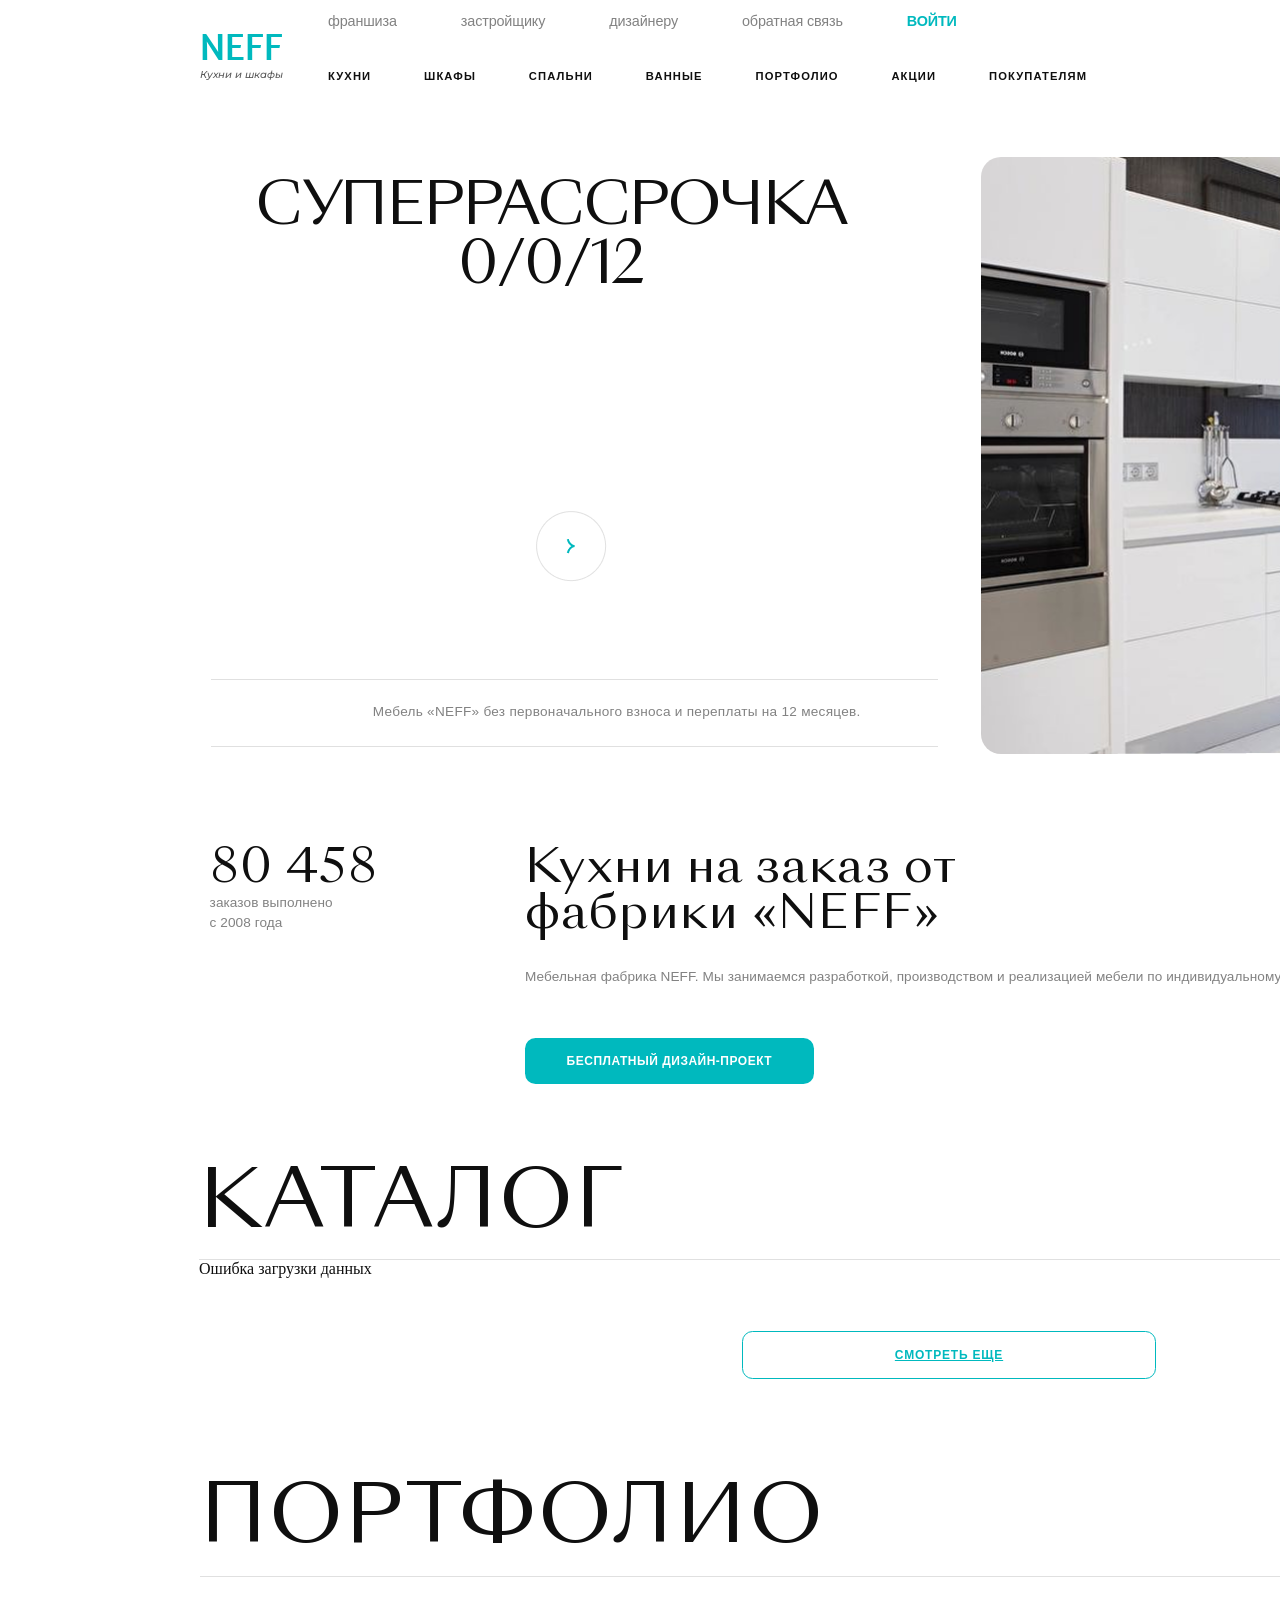
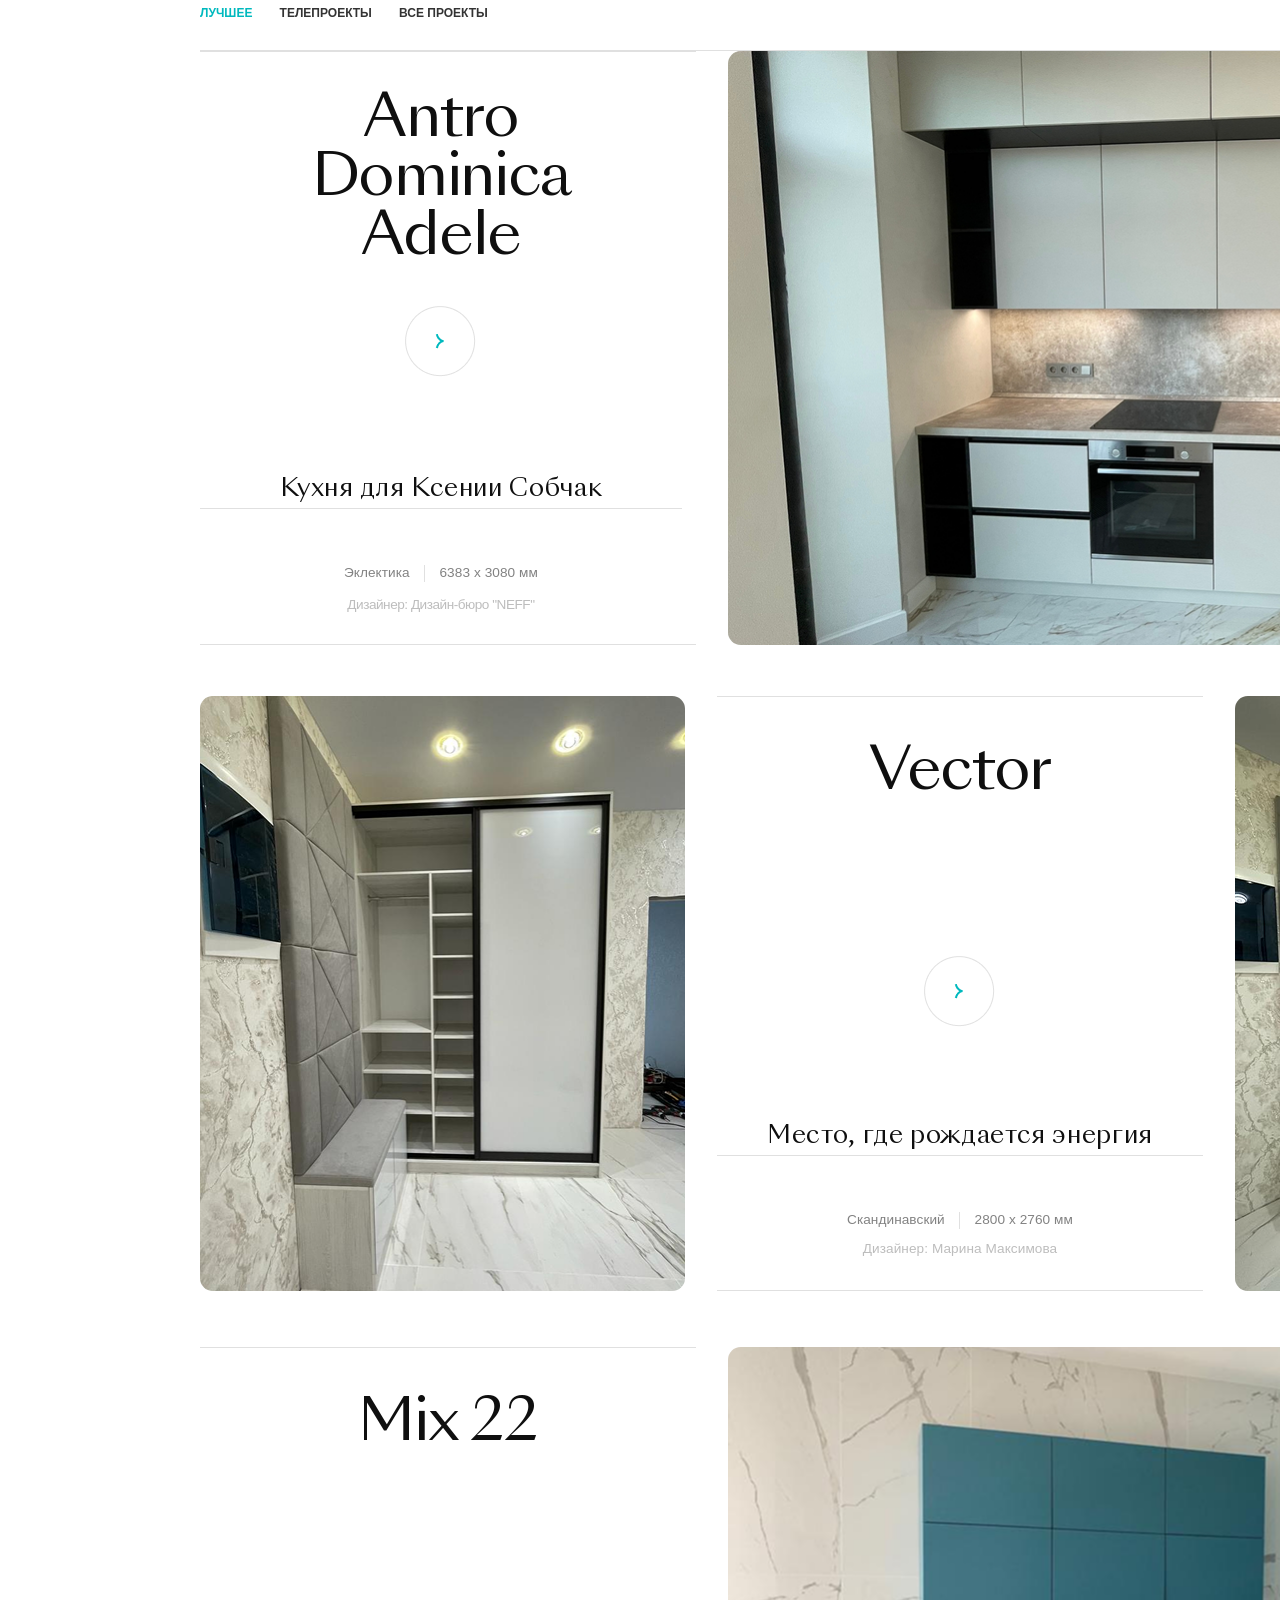
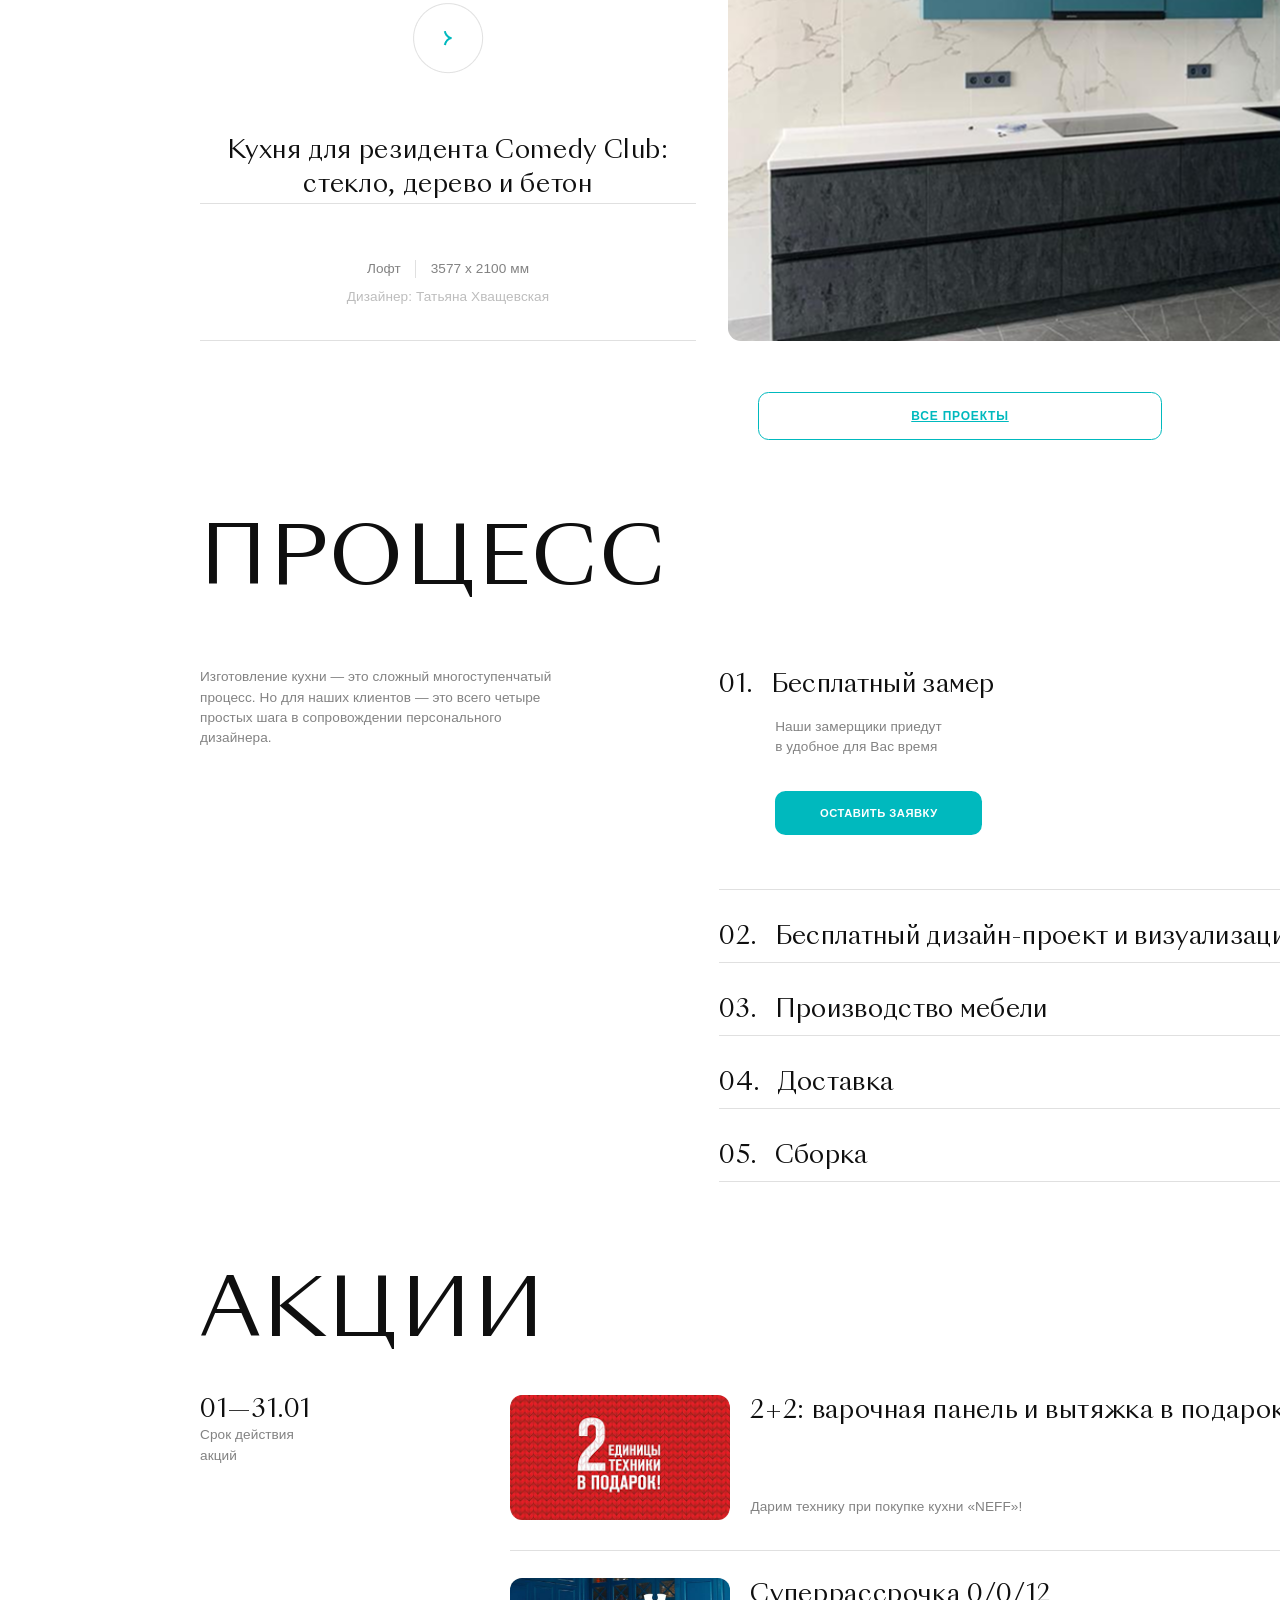
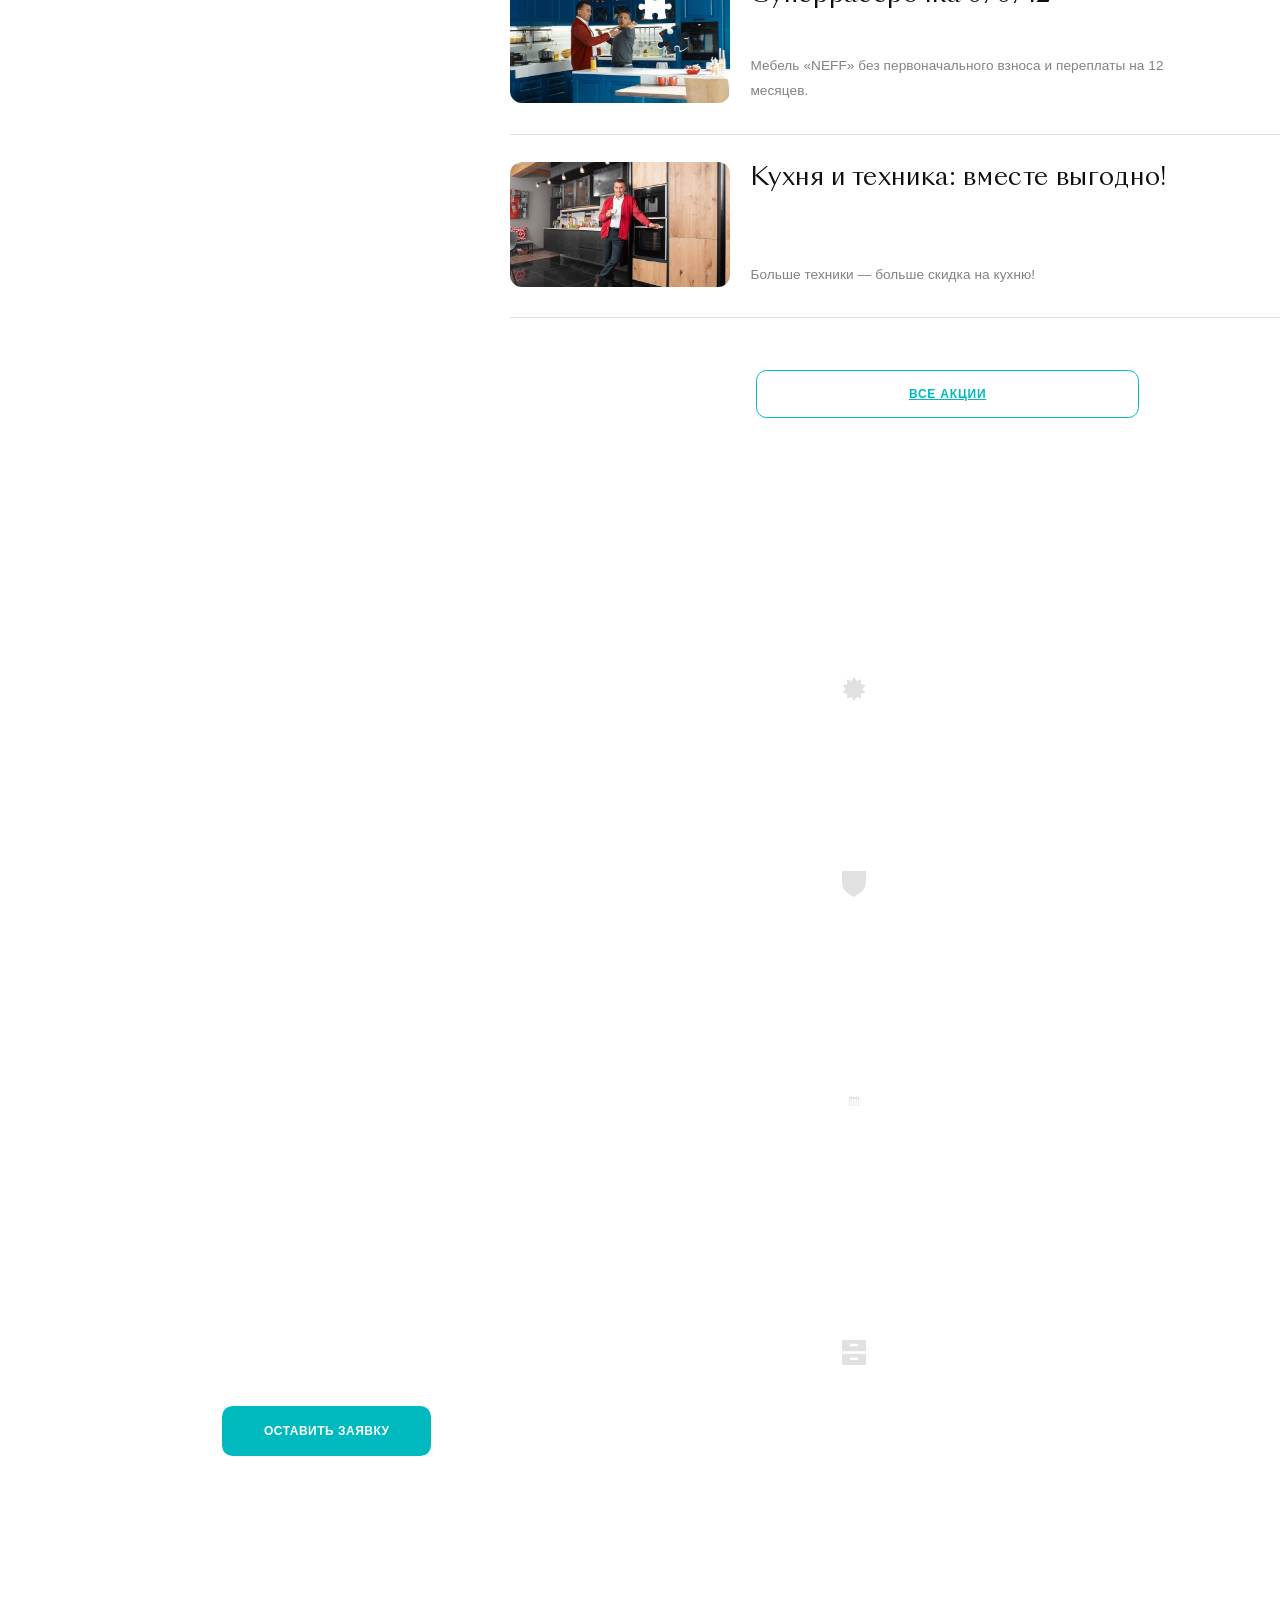
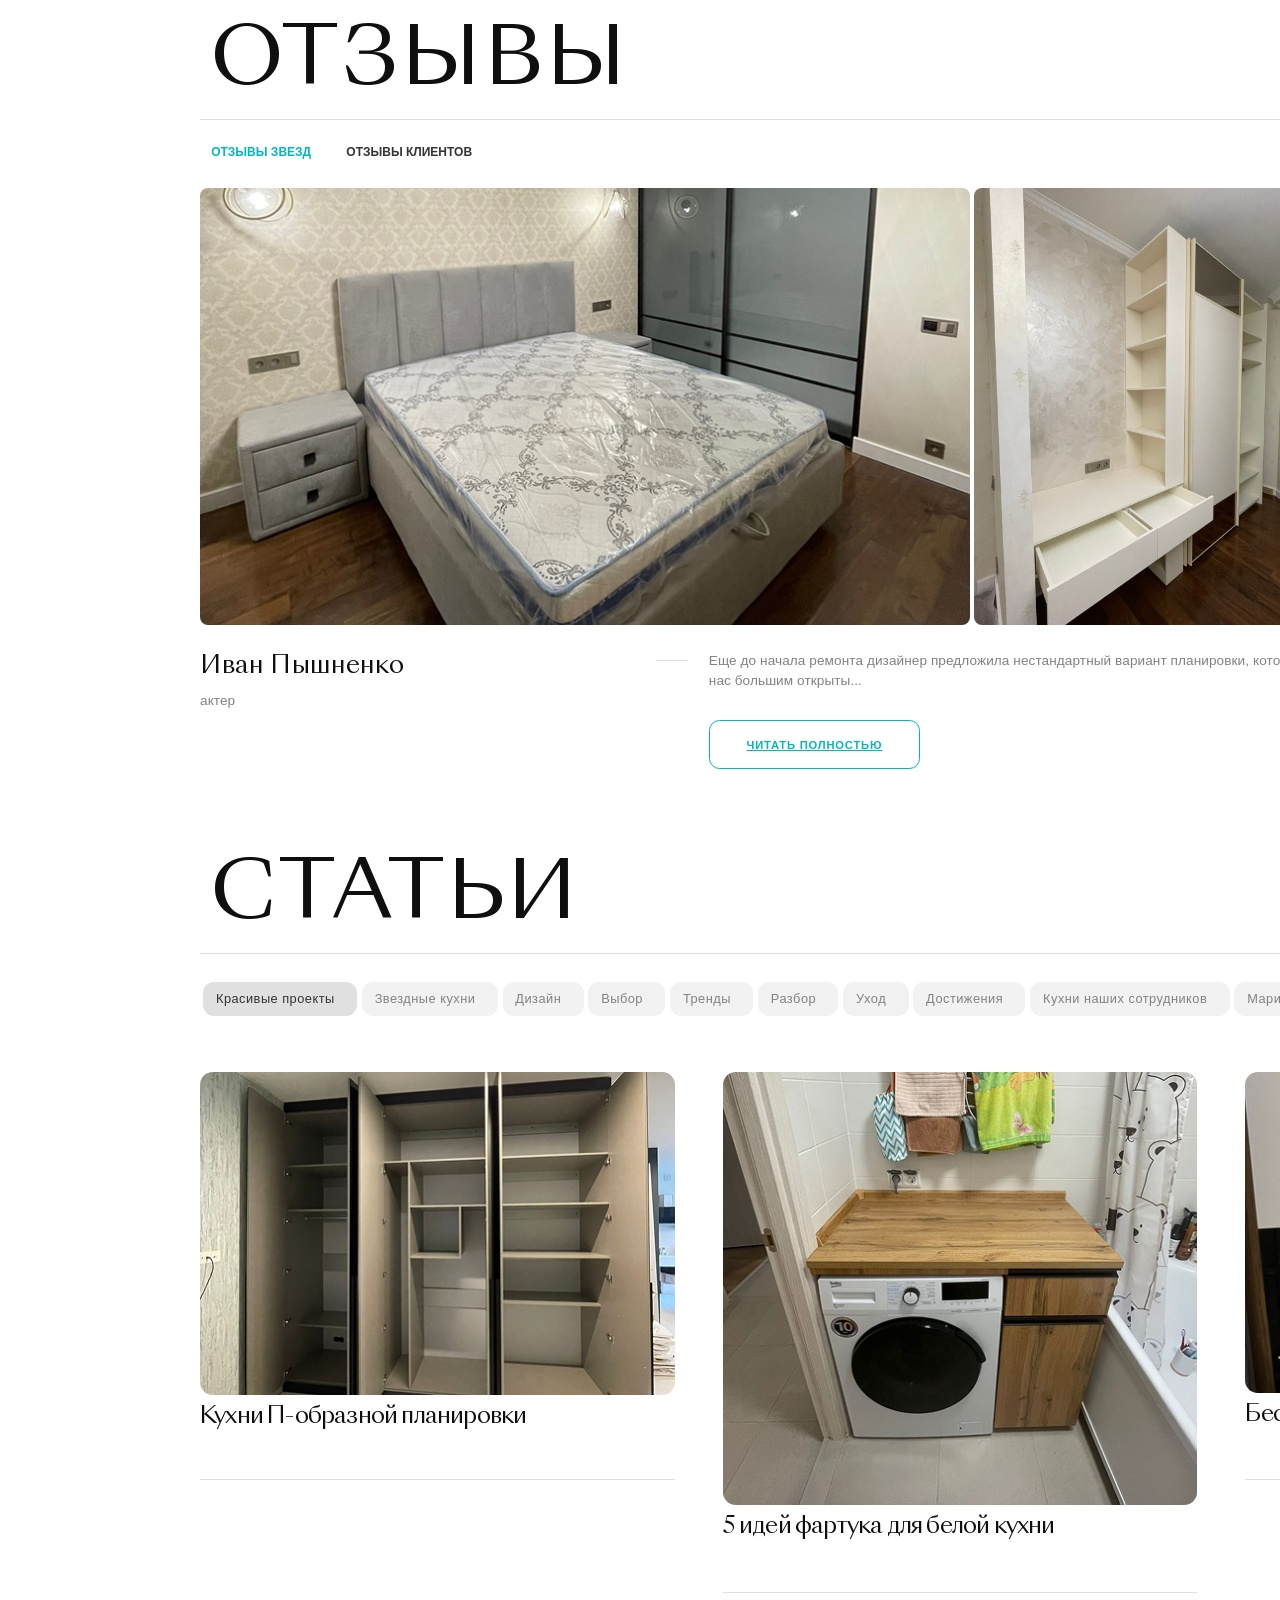
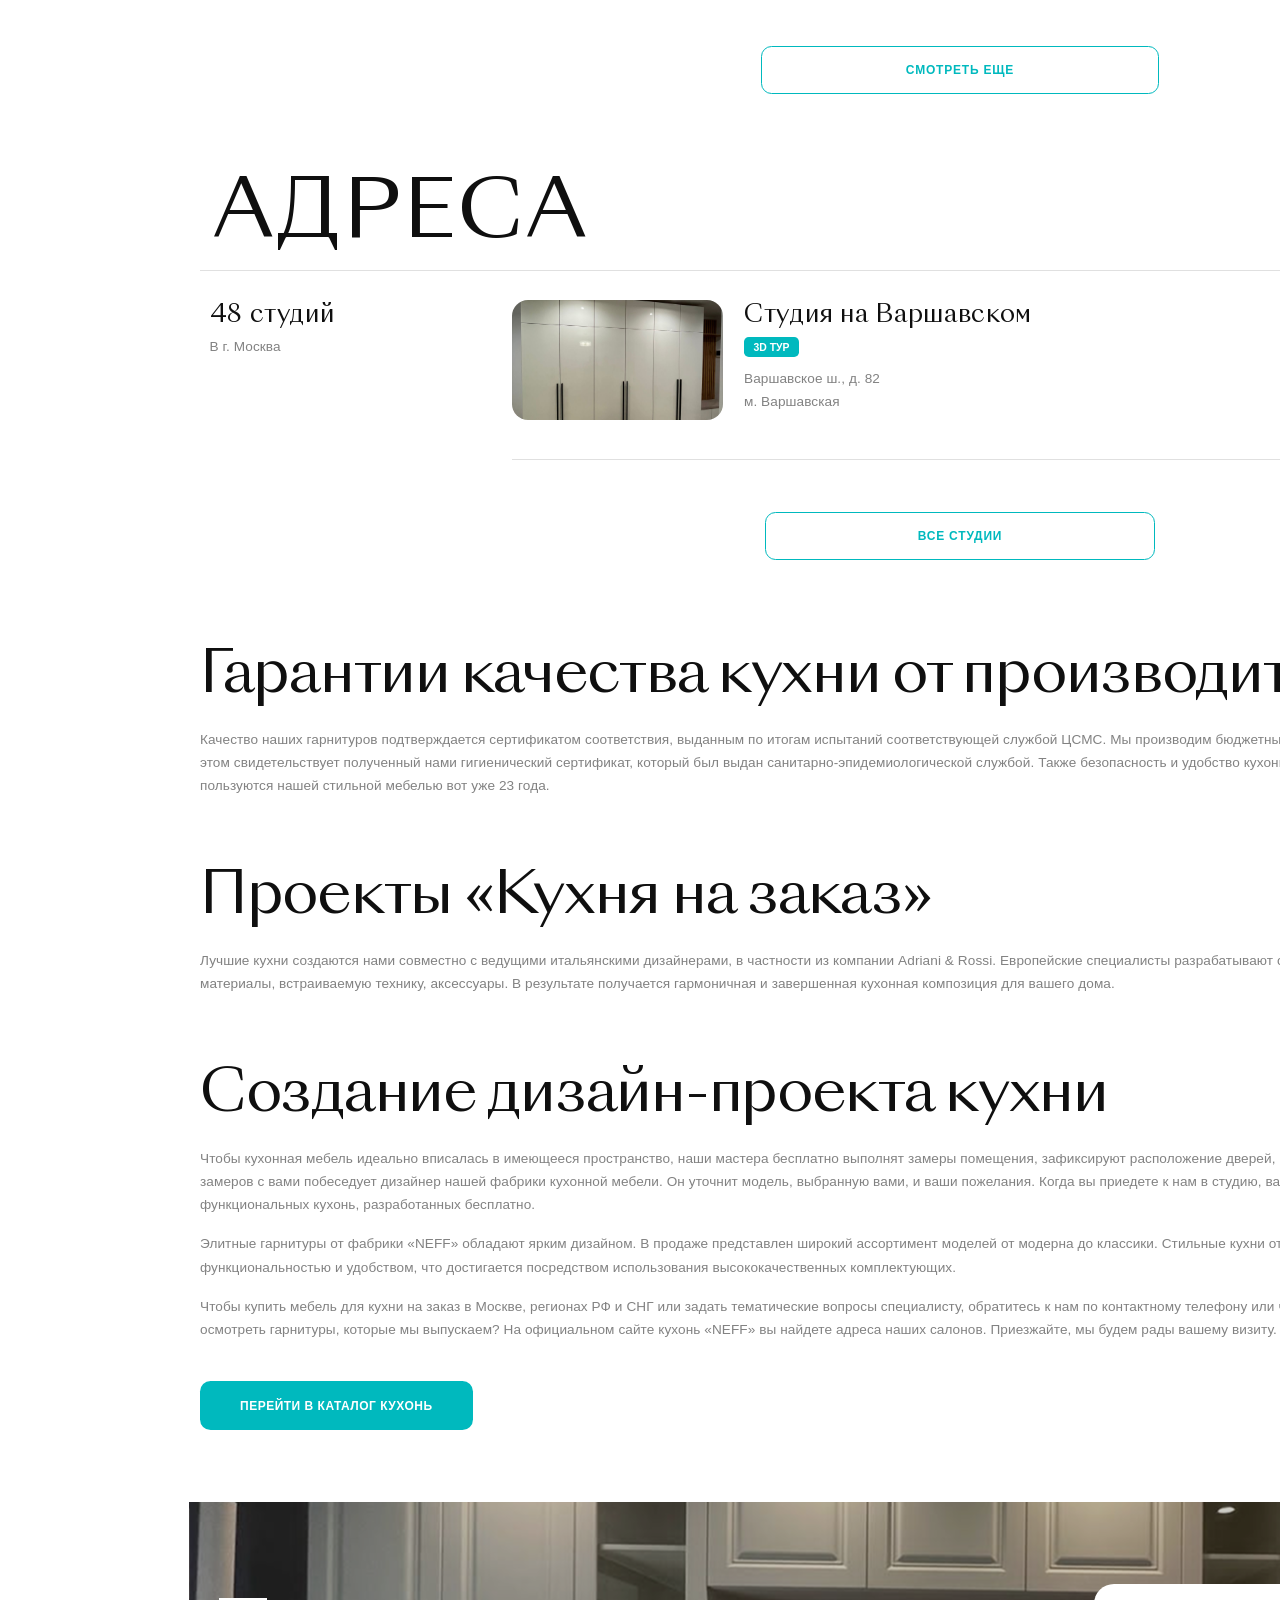
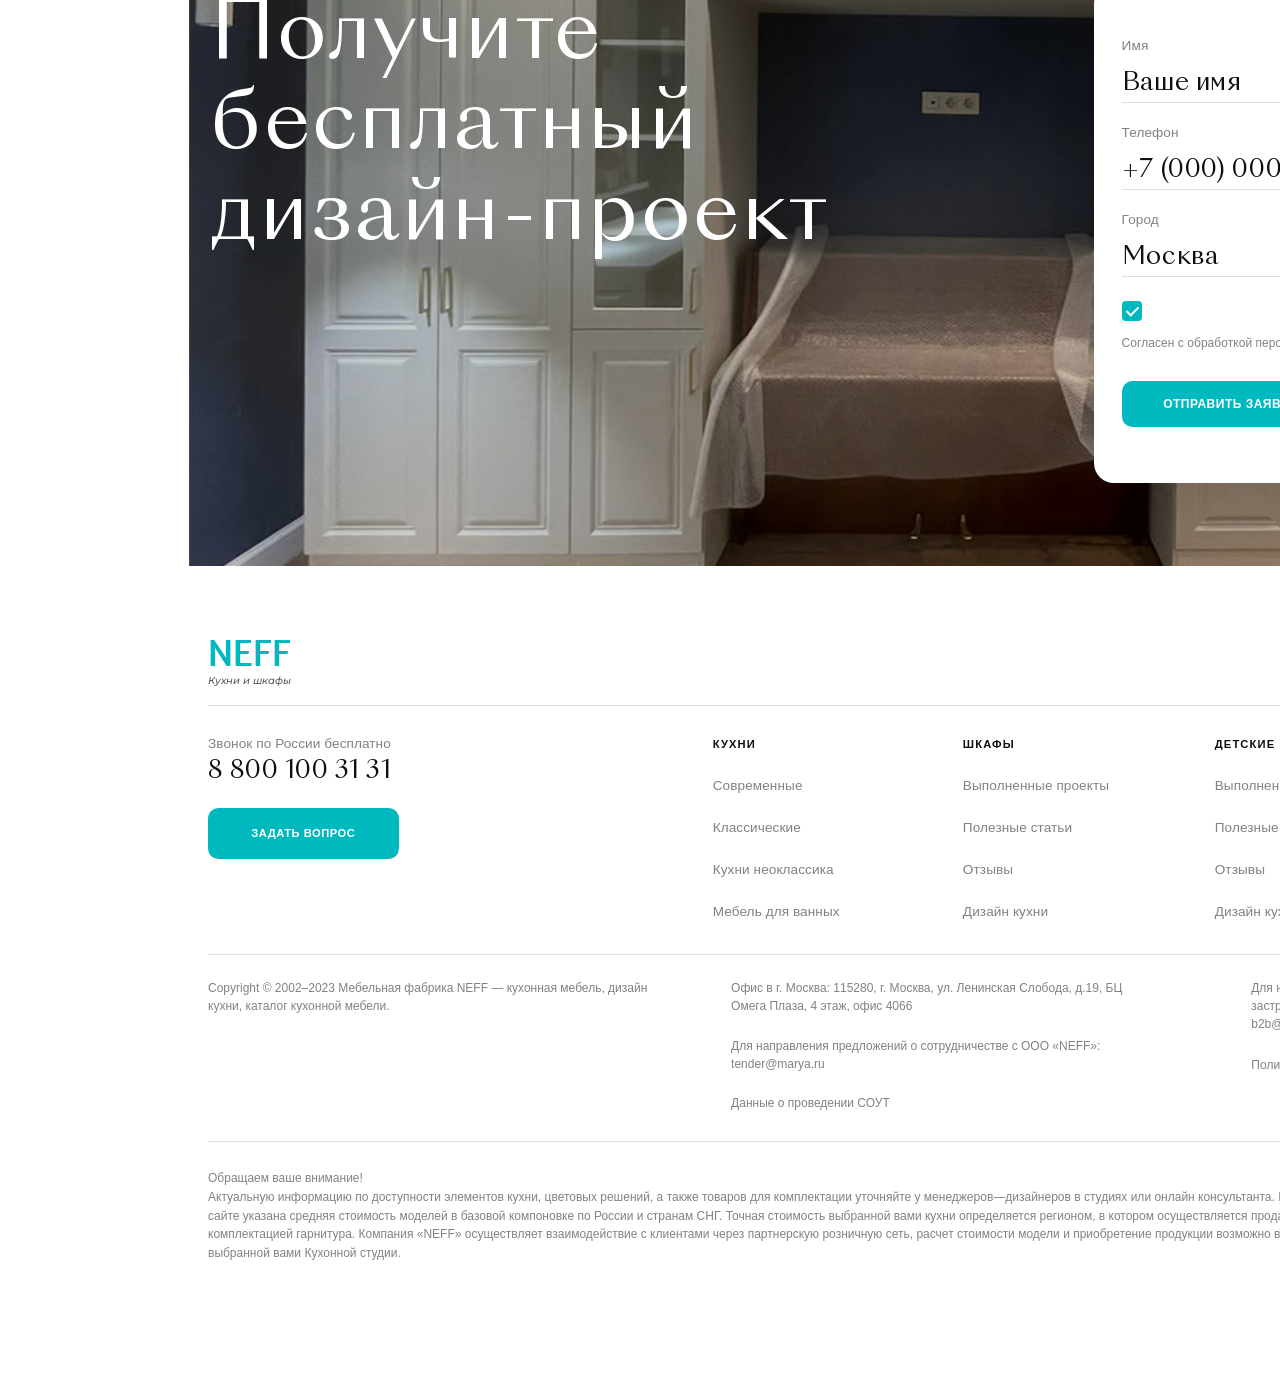
==== commit 058e8326: "feat: add request modals" ====
--- a/index.html
+++ b/index.html
@@ -49,12 +49,11 @@
 
             <div class="header__contacts desktop-only">
                 <a href="tel:88001003131" class="font-phone">8 800 100 31 31</a>
-                <button class="btn-order" data-i18n="btn-order">ЗАКАЗАТЬ ПРОЕКТ</button>
+                <button class="btn-order" data-open-modal="modal-request" data-i18n="btn-order">ЗАКАЗАТЬ ПРОЕКТ</button>
             </div>
 
             <div class="settings-controls" style="display: flex; align-items: center; gap: 15px;">
-                <!-- Переключатель языка -->
-                <div class="lang-switcher" style="margin-right: 5px;">
+                    <div class="lang-switcher" style="margin-right: 5px;">
                     <a href="#" class="lang-btn" data-lang="ru">RU</a> | 
                     <a href="#" class="lang-btn" data-lang="en">EN</a>
                 </div>
@@ -282,11 +281,11 @@
                             <p class="secondary-section-subtitle">
                                 Наши замерщики приедут в удобное для Вас время
                             </p>
-                            <button class="btn-order process-btn">ОСТАВИТЬ ЗАЯВКУ</button>
-                        </div>
-                    </div>
-
-                    <div class="process-step" style="height: 6rem;">
+                            <button class="btn-order process-btn" data-open-modal="modal-request">ОСТАВИТЬ ЗАЯВКУ</button>
+                        </div>
+                    </div>
+
+                    <div class="process-step">
                         <div class="step-header">
                             <h3 class="font-portfolio-desc" style="margin-bottom: 0;">
                                 <span class="step-num">02.</span> Бесплатный дизайн-проект и визуализация
@@ -295,11 +294,11 @@
                         </div>
                         <div class="step-body">
                             <p class="secondary-section-subtitle">Разработаем проект мечты.</p>
-                            <button class="btn-order process-btn">ОСТАВИТЬ ЗАЯВКУ</button>
-                        </div>
-                    </div>
-
-                    <div class="process-step" style="height: 6rem">
+                            <button class="btn-order process-btn" data-open-modal="modal-request">ОСТАВИТЬ ЗАЯВКУ</button>
+                        </div>
+                    </div>
+
+                    <div class="process-step">
                         <div class="step-header">
                             <h3 class="font-portfolio-desc" style="margin-bottom: 0;">
                                 <span class="step-num">03.</span> Производство мебели
@@ -308,11 +307,11 @@
                         </div>
                         <div class="step-body">
                             <p class="secondary-section-subtitle">Собственное производство.</p>
-                            <button class="btn-order process-btn">ОСТАВИТЬ ЗАЯВКУ</button>
-                        </div>
-                    </div>
-
-                    <div class="process-step" style="height: 7.8rem;">
+                            <button class="btn-order process-btn" data-open-modal="modal-request">ОСТАВИТЬ ЗАЯВКУ</button>
+                        </div>
+                    </div>
+
+                    <div class="process-step">
                         <div class="step-header">
                             <h3 class="font-portfolio-desc" style="margin-bottom: 0;">
                                 <span class="step-num">04.</span> Доставка
@@ -321,7 +320,7 @@
                         </div>
                         <div class="step-body">
                             <p class="secondary-section-subtitle">Доставим бережно и в срок.</p>
-                            <button class="btn-order process-btn">ОСТАВИТЬ ЗАЯВКУ</button>
+                            <button class="btn-order process-btn" data-open-modal="modal-request">ОСТАВИТЬ ЗАЯВКУ</button>
                         </div>
                     </div>
 
@@ -334,7 +333,7 @@
                         </div>
                         <div class="step-body">
                             <p class="secondary-section-subtitle">Профессиональный монтаж.</p>
-                            <button class="btn-order process-btn">ОСТАВИТЬ ЗАЯВКУ</button>
+                            <button class="btn-order process-btn" data-open-modal="modal-request">ОСТАВИТЬ ЗАЯВКУ</button>
                         </div>
                     </div>
 
@@ -428,7 +427,7 @@
                 
                 <div class="why-neff__main">
                     <h2 class="section-title why-neff__title">Почему кухню стоит<br>заказать в «NEFF»?</h2>
-                    <button class="btn-order why-neff__btn">ОСТАВИТЬ ЗАЯВКУ</button>
+                    <button class="btn-order why-neff__btn" data-open-modal="modal-request">ОСТАВИТЬ ЗАЯВКУ</button>
                 </div>
 
                 <div class="why-neff__benefits">
@@ -822,6 +821,76 @@
 
         </div>
     </footer>
+    <div id="modal-request" class="modal-drawer">
+        <div class="modal-drawer__overlay"></div>
+        
+        <div class="modal-drawer__content">
+            <button class="modal-close-btn">&times;</button>
+            <h2 class="font-heading-huge" style="font-size: 3rem; margin-bottom: 1.6rem; letter-spacing: 0.02rem;">ЗАЯВКА</h2>
+            <div class="service-selector">
+                <div class="service-card active">
+                    <div class="service-card__header">
+                        <label class="checkbox-container">
+                            <input type="checkbox" checked>
+                            <span class="checkmark"></span>
+                        </label>
+                        <div class="info-icon">i</div>
+                    </div>
+                    <p class="service-card__text">Бесплатный<br>дизайн-проект</p>
+                </div>
+
+                <div class="service-card active">
+                    <div class="service-card__header">
+                        <label class="checkbox-container">
+                            <input type="checkbox" checked>
+                            <span class="checkmark"></span>
+                        </label>
+                        <div class="info-icon">i</div>
+                    </div>
+                    <p class="service-card__text">Бесплатный<br>дизайн-проект</p>
+                </div>
+            </div>
+
+            <form class="modal-form">
+                <div class="modal-input-group">
+                    <label class="secondary-section-subtitle">Имя</label>
+                    <input type="text" placeholder="Ваше имя" class="modal-input">
+                </div>
+                <div class="modal-input-group">
+                    <label class="secondary-section-subtitle">Телефон</label>
+                    <input type="tel" placeholder="+7 (000) 000-00-00" class="modal-input" style="letter-spacing: -0.02rem;">
+                </div>
+                
+                <div class="modal-input-group">
+                    <label class="secondary-section-subtitle">Город</label>
+                    <div class="select-wrapper" style="position: relative;">
+                        <select class="modal-input" style="appearance: none; cursor: pointer; margin-top: 0.2rem;">
+                            <option>Москва и область</option>
+                            <option>Санкт-Петербург</option>
+                        </select>
+                        <img src="./Assets/icons/select-arrows.png" style="position: absolute; right: 0; top: 50%; transform: translateY(-50%); pointer-events: none; width: 12px;">
+                    </div>
+                </div>
+
+                <div class="additional-trigger" id="toggle-extra">ДОПОЛНИТЕЛЬНО +</div>
+                <div id="extra-fields" style="display: none; margin-bottom: 2rem;">
+                    <textarea placeholder="Ваш комментарий..." class="modal-input" style="border: 1px solid var(--border-color); height: 100px; padding: 10px;"></textarea>
+                </div>
+
+                <div class="form-agreement" style="display: flex; align-items: flex-start; gap: 1rem; margin-bottom: 3rem; padding-left: 0.5rem;">
+                    <label class="checkbox-container">
+                        <input type="checkbox" checked>
+                        <span class="checkmark"></span>
+                    </label>
+                    <p class="secondary-section-subtitle" style="font-size: 0.75rem; line-height: 1.2;">
+                        Согласен с обработкой персональных данных в соответствии с <a href="#" style="color: inherit;">Лицензионным соглашением</a>
+                    </p>
+                </div>
+
+                <button type="submit" class="btn-order" style="width: 100%; margin-left: 0.5rem; padding: 1rem 17.7rem;">ОТПРАВИТЬ ЗАЯВКУ</button>
+            </form>
+        </div>
+    </div>
     <script src="i18n.js"></script> 
     <script src="animations.js"></script>
     <script src="settings.js"></script>
--- a/styles.css
+++ b/styles.css
@@ -236,12 +236,13 @@
 }
 
 .btn-order {
+    white-space: nowrap;
     display: inline-flex;
     padding: 0.9rem 1.25rem;
     min-width: 9.625rem;
     justify-content: center;
     align-items: center;
-    border-radius: 0.65625rem;
+    border-radius: 0.66rem;
     background: #00B9BE;
     border: none;
     cursor: pointer;
--- a/animations.css
+++ b/animations.css
@@ -140,4 +140,189 @@
 
 body.dark-theme #preloader {
     background-color: #121212;
+}
+
+
+
+body {
+    width: 100%;
+    overflow-x: hidden;
+}
+
+.checkbox-container {
+    position: relative;
+    display: inline-block;
+    width: 20px;
+    height: 20px;
+    flex-shrink: 0;
+}
+
+.checkbox-container input {
+    position: absolute;
+    opacity: 0;
+    width: 0; height: 0;
+}
+
+.checkmark {
+    position: absolute;
+    top: 0; left: 0;
+    height: 20px; width: 20px;
+    background-color: #eee;
+    border-radius: 4px;
+}
+
+.checkbox-container input:checked ~ .checkmark {
+    background-color: var(--accent-color);
+}
+
+.checkmark:after {
+    content: "";
+    position: absolute;
+    display: none;
+    left: 7px; 
+    top: 3px;
+    width: 5px; 
+    height: 10px;
+    border: solid white;
+    border-width: 0 2px 2px 0;
+    transform: rotate(45deg);
+}
+
+.checkbox-container input:checked ~ .checkmark:after {
+    display: block;
+}
+
+.modal-drawer {
+    position: fixed;
+    top: 0; 
+    left: 0;
+    width: 100%; 
+    height: 100%;
+    z-index: 10000;
+    visibility: hidden;
+    transition: visibility 0.4s;
+}
+
+.modal-drawer__overlay {
+    position: absolute;
+    width: 100%; 
+    height: 100%;
+    background: rgba(0, 0, 0, 0.5);
+    backdrop-filter: blur(3px);
+    opacity: 0;
+    transition: opacity 0.4s ease;
+}
+
+.modal-drawer__content {
+    position: absolute;
+    right: 0; top: 0;
+    width: 100%;
+    max-width: 39rem;
+    height: 100vh;
+    background: var(--bg-color);
+    padding: 7rem 3.7rem 0 1.8rem;
+    box-shadow: -10px 0 30px rgba(0,0,0,0.1);
+    transform: translateX(100%);
+    transition: transform 0.4s cubic-bezier(0.4, 0, 0.2, 1);
+    border-radius: 1rem;
+    overflow-y: auto;
+}
+
+.modal-drawer.is-open {
+    visibility: visible;
+}
+.modal-drawer.is-open .modal-drawer__overlay {
+    opacity: 1;
+}
+.modal-drawer.is-open .modal-drawer__content {
+    transform: translateX(0);
+}
+
+.modal-close-btn {
+    position: absolute;
+    top: 1.5rem; 
+    left: 1.5rem;
+    background: none; 
+    border: none;
+    font-size: 2.5rem; 
+    cursor: pointer;
+    color: var(--text-color);
+}
+
+.modal-input-group { 
+    margin-bottom: 1.1rem; 
+    border-bottom: 1px solid var(--border-color); 
+}
+
+.modal-input { 
+    width: 100%; 
+    border: none; 
+    outline: none; 
+    background: transparent; 
+    padding: 0.7rem 0 0 0; 
+    color: var(--text-color); 
+    font-size: 1.6rem;
+    letter-spacing: -0.02rem;
+    font-family: "SangBleu Sunrise", serif;
+}
+
+.additional-trigger {
+    color: var(--accent-color); 
+    font-weight: 700; 
+    cursor: pointer; 
+    margin-bottom: 2.7rem; 
+    margin-top: 3.6rem;
+    font-size: 0.8rem; 
+}
+
+.service-selector {
+    display: flex;
+    gap: 0.4rem;
+    margin-bottom: 2.9rem;
+}
+
+.service-card {
+    min-width: 16rem;
+    flex: 1;
+    border: 1px solid var(--border-color);
+    border-radius: 12px;
+    padding: 0.9rem 0.8rem 0.9rem 0.9rem;
+    cursor: pointer;
+    transition: all 0.3s ease;
+}
+
+.service-card.active {
+    border-color: var(--accent-color);
+}
+
+.service-card__header {
+    display: flex;
+    justify-content: space-between;
+    align-items: center;
+    margin-bottom: 2.6rem;
+}
+
+.info-icon {
+    width: 20px;
+    height: 20px;
+    border: 1px solid #E0E0E0;
+    border-radius: 50%;
+    display: flex;
+    justify-content: center;
+    align-items: center;
+    font-size: 11px;
+    color: #BDBDBD;
+    font-family: serif;
+    font-style: italic;
+}
+
+.service-card__text {
+    font-size: 0.75rem;
+    line-height: 1.3;
+    letter-spacing: 0.04rem;
+    color: var(--secondary-text);
+}
+
+.service-card .checkbox-container {
+    pointer-events: none;
 }
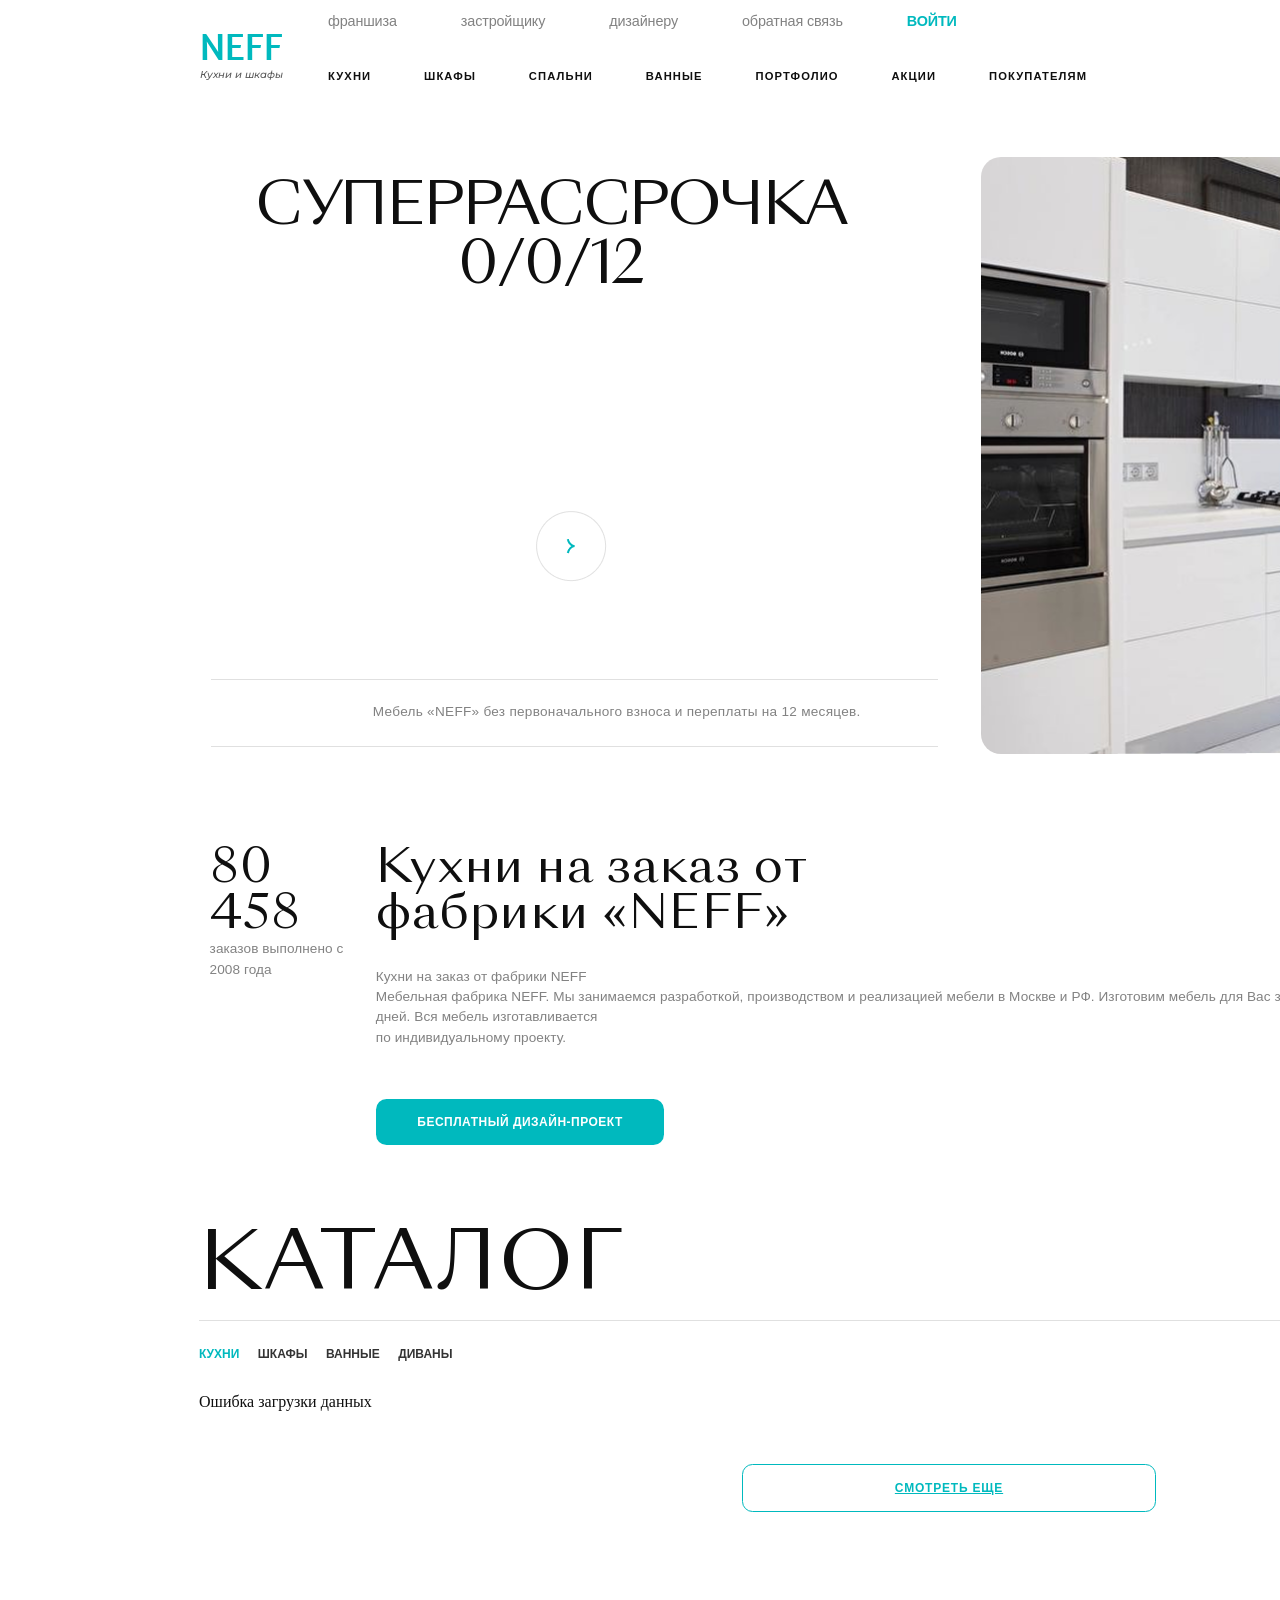
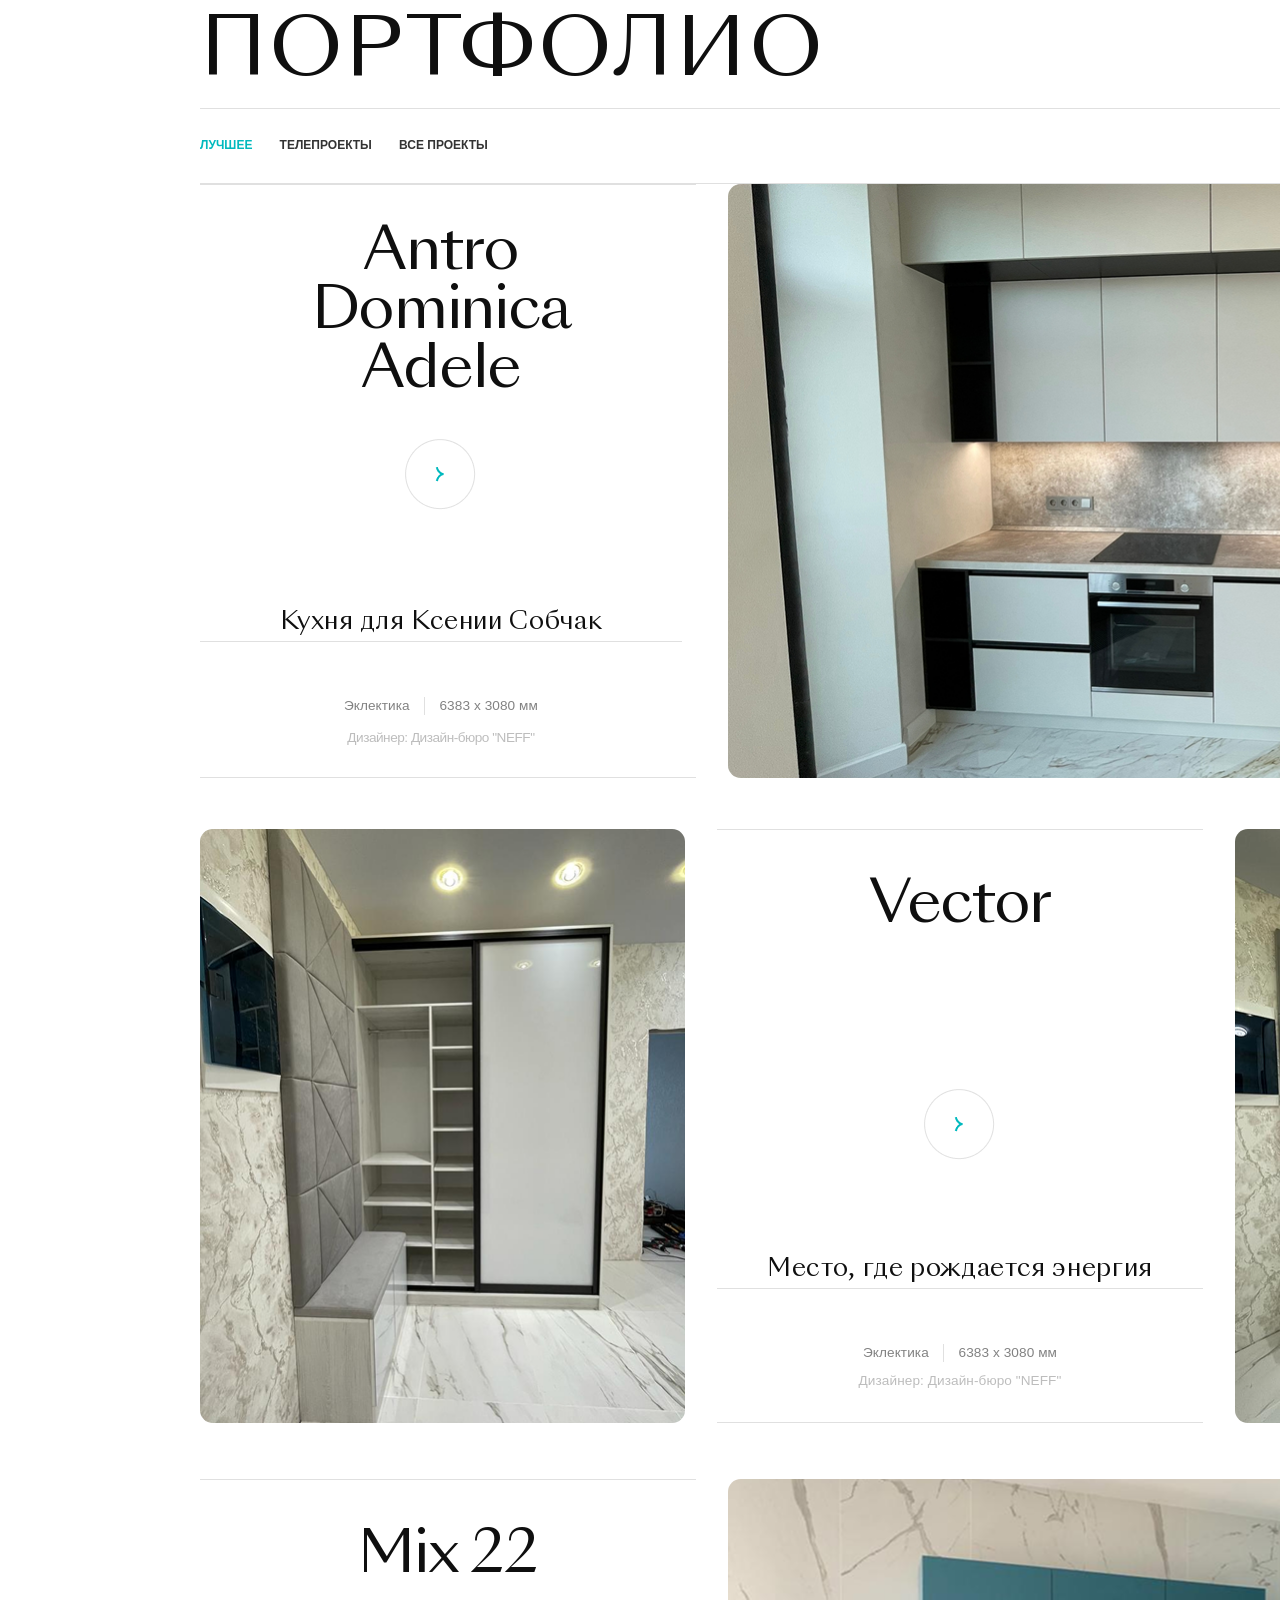
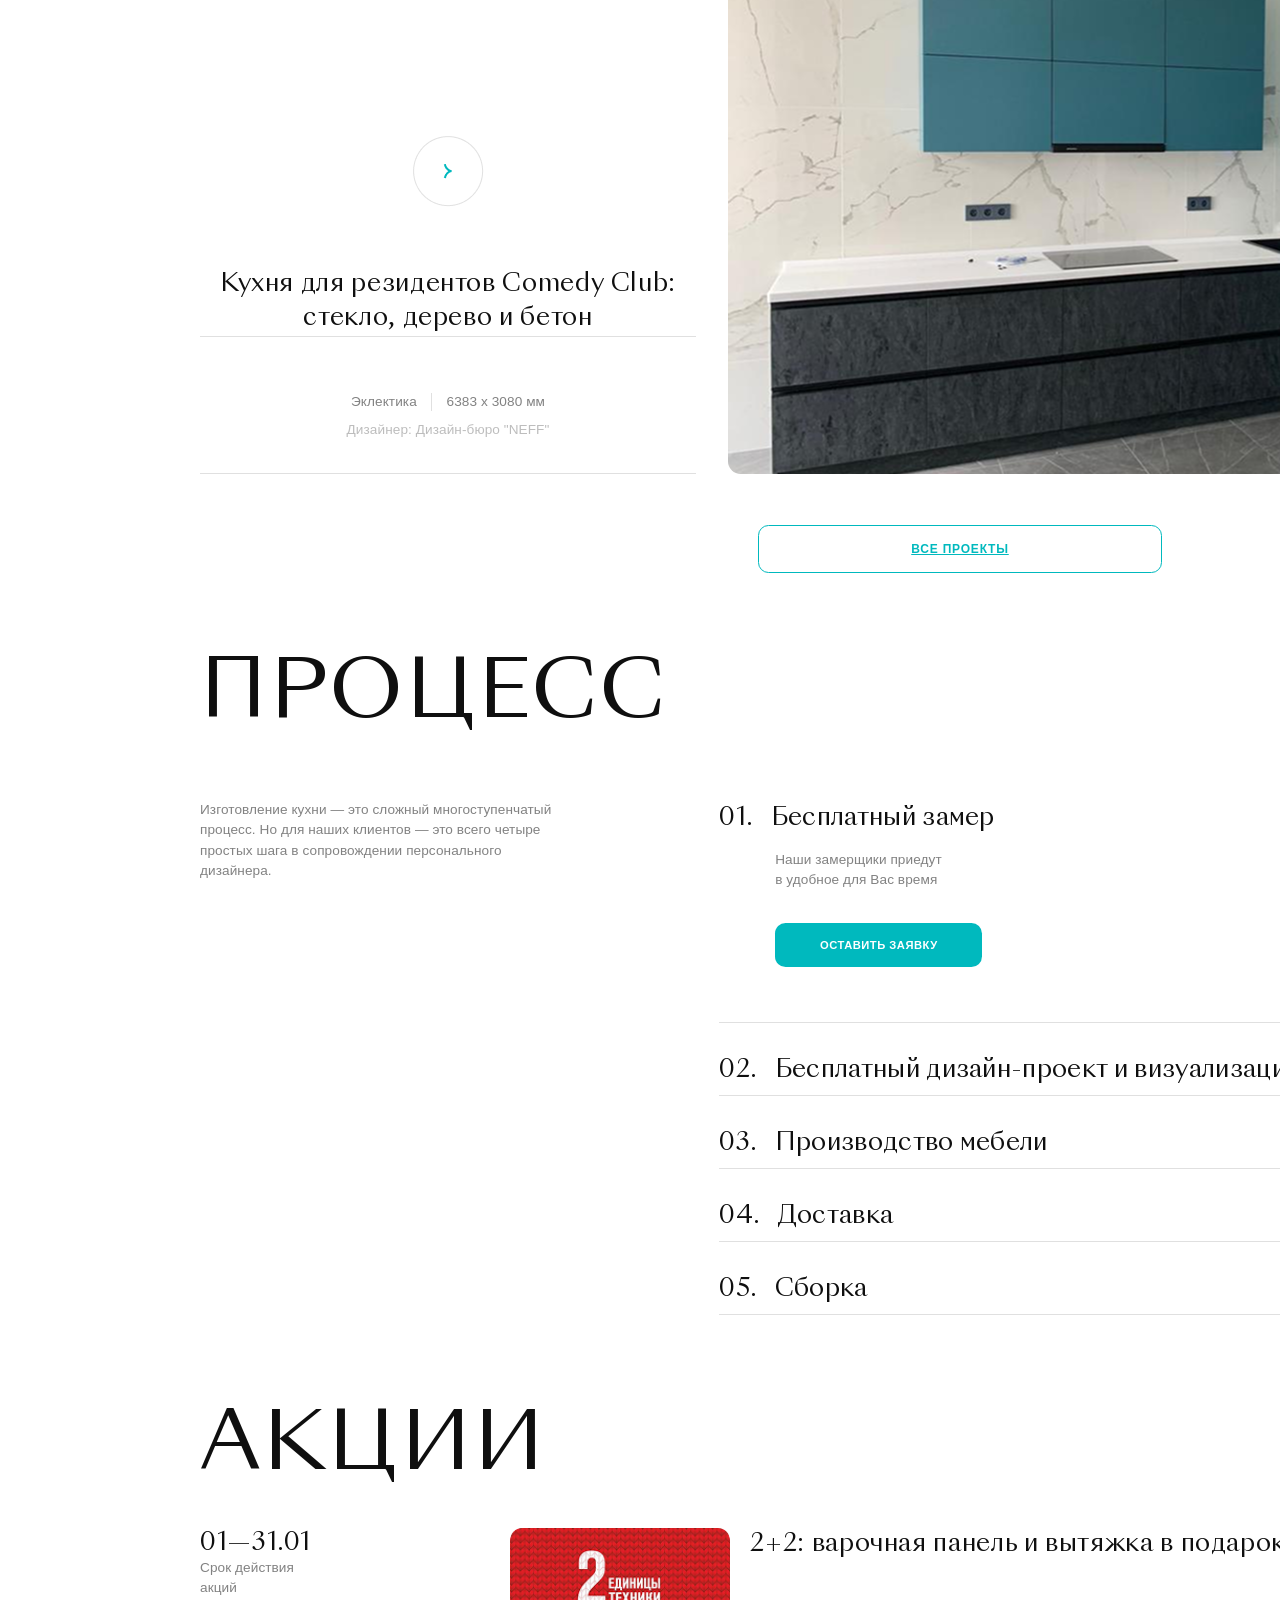
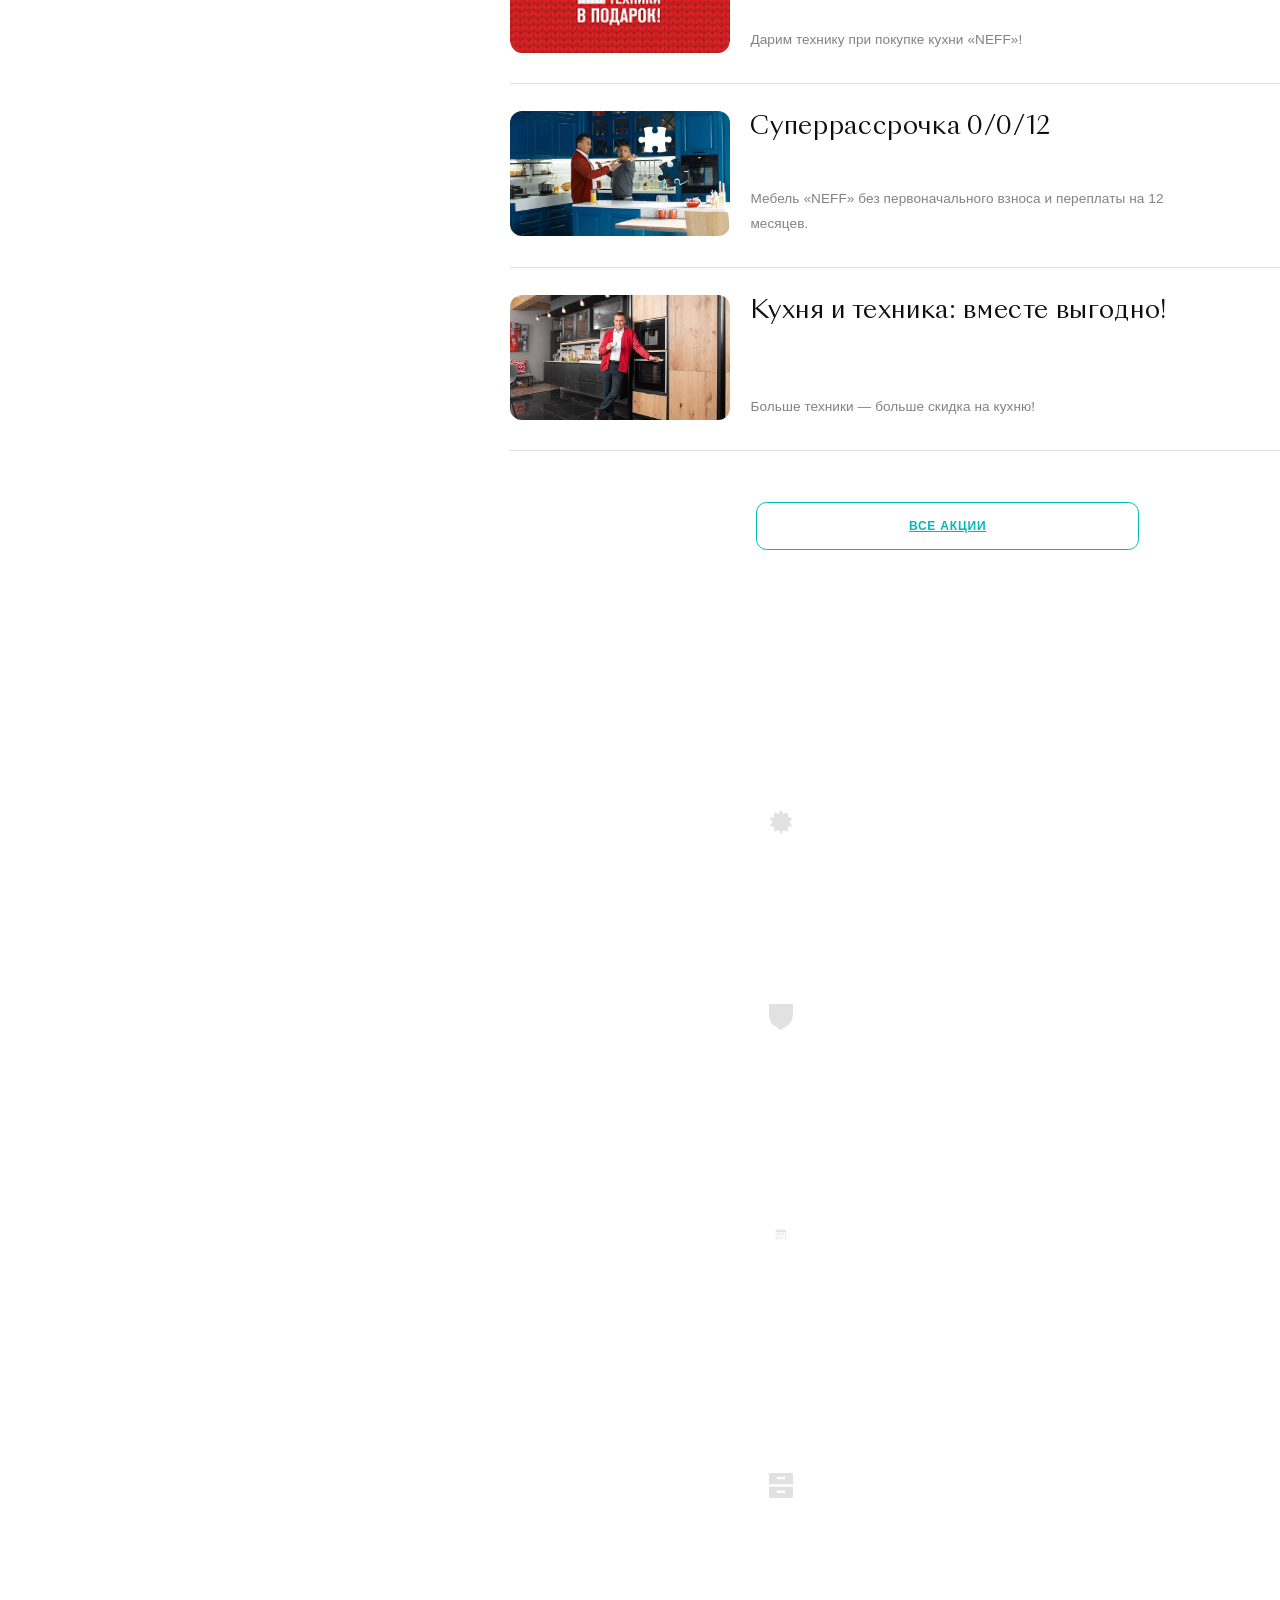
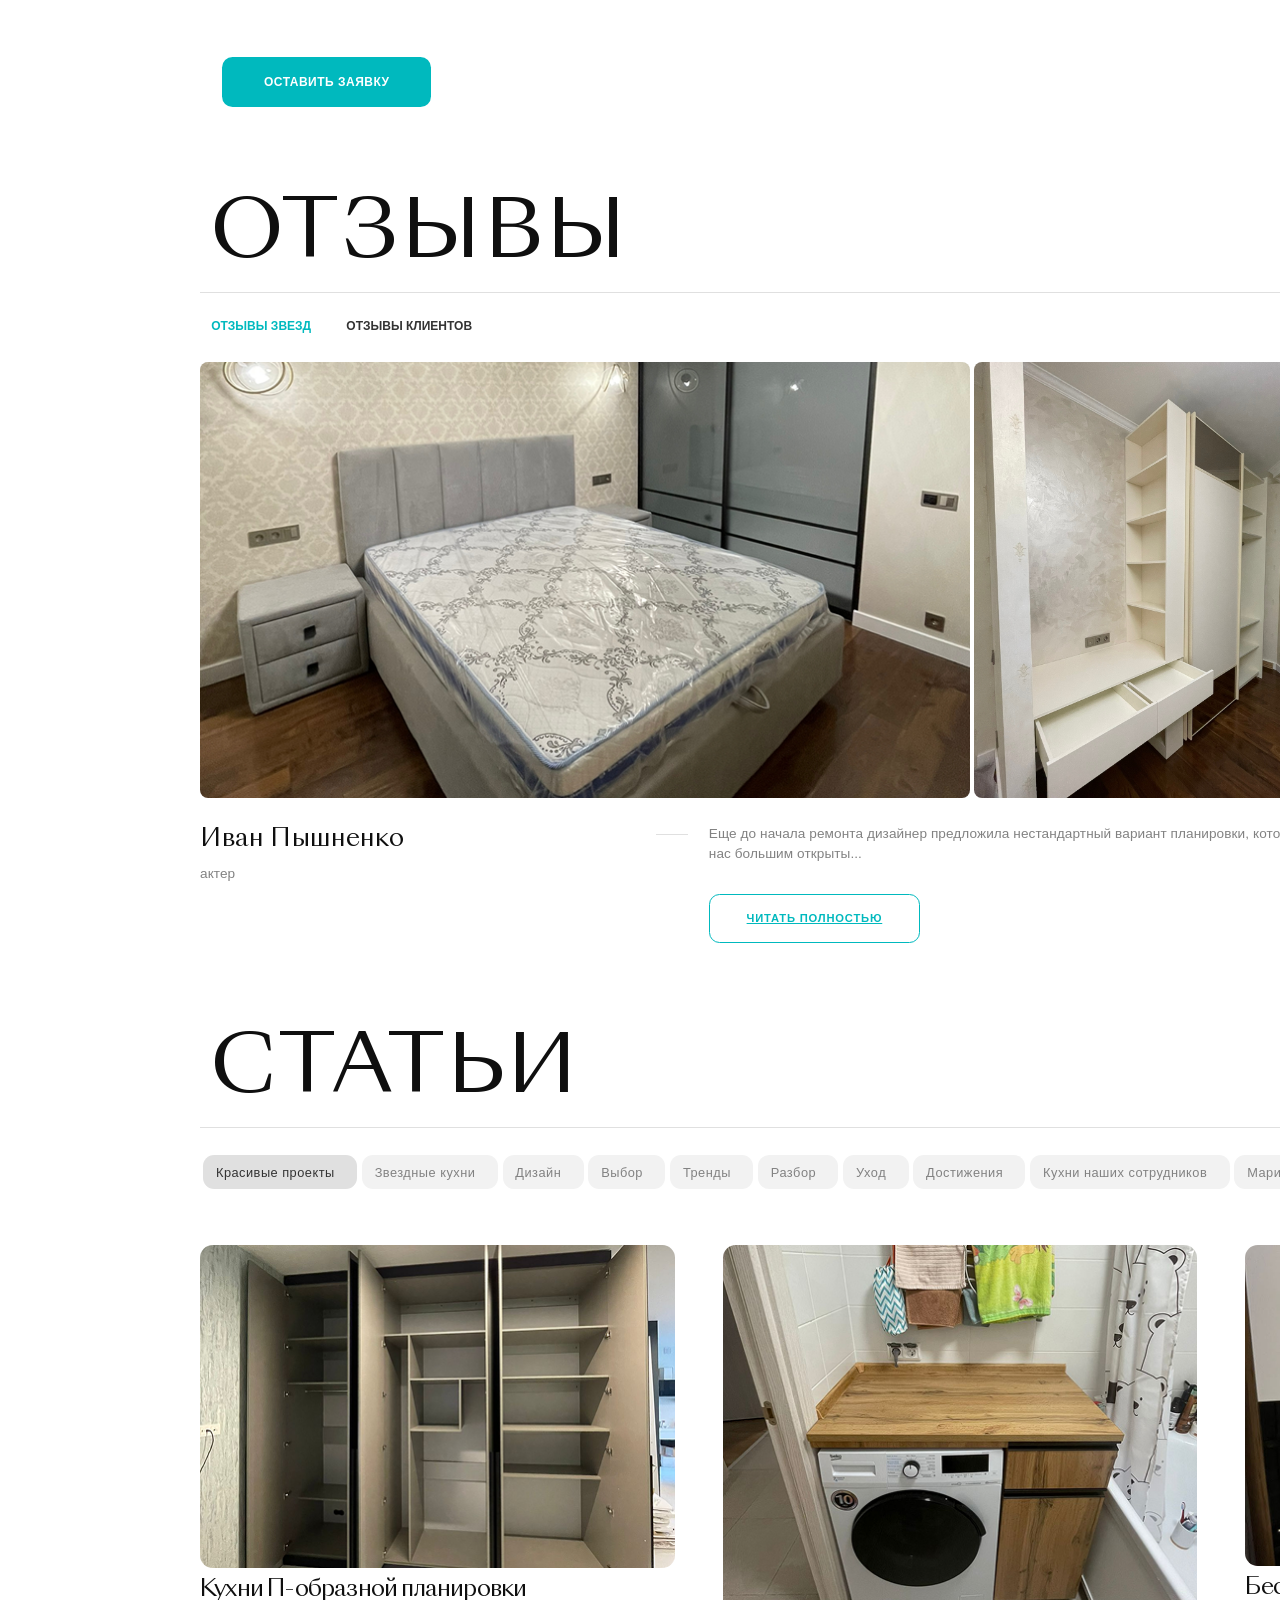
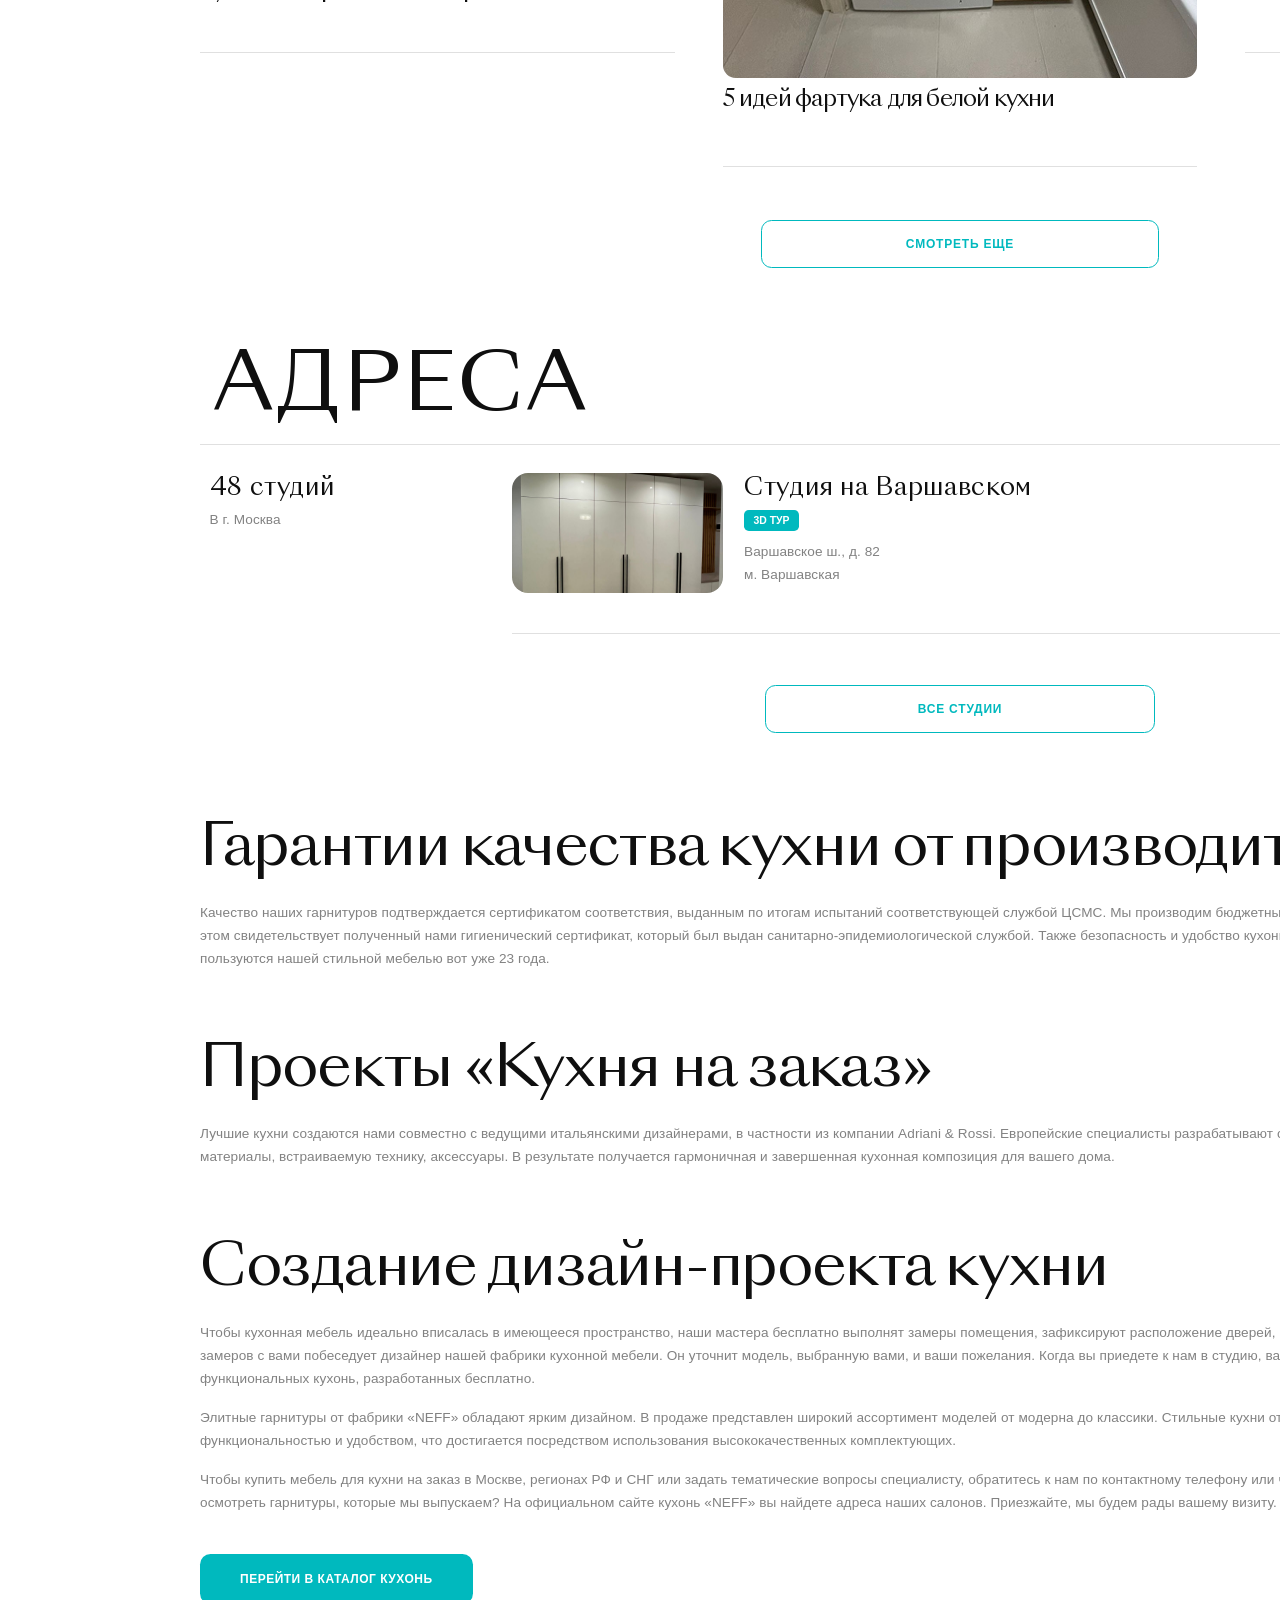
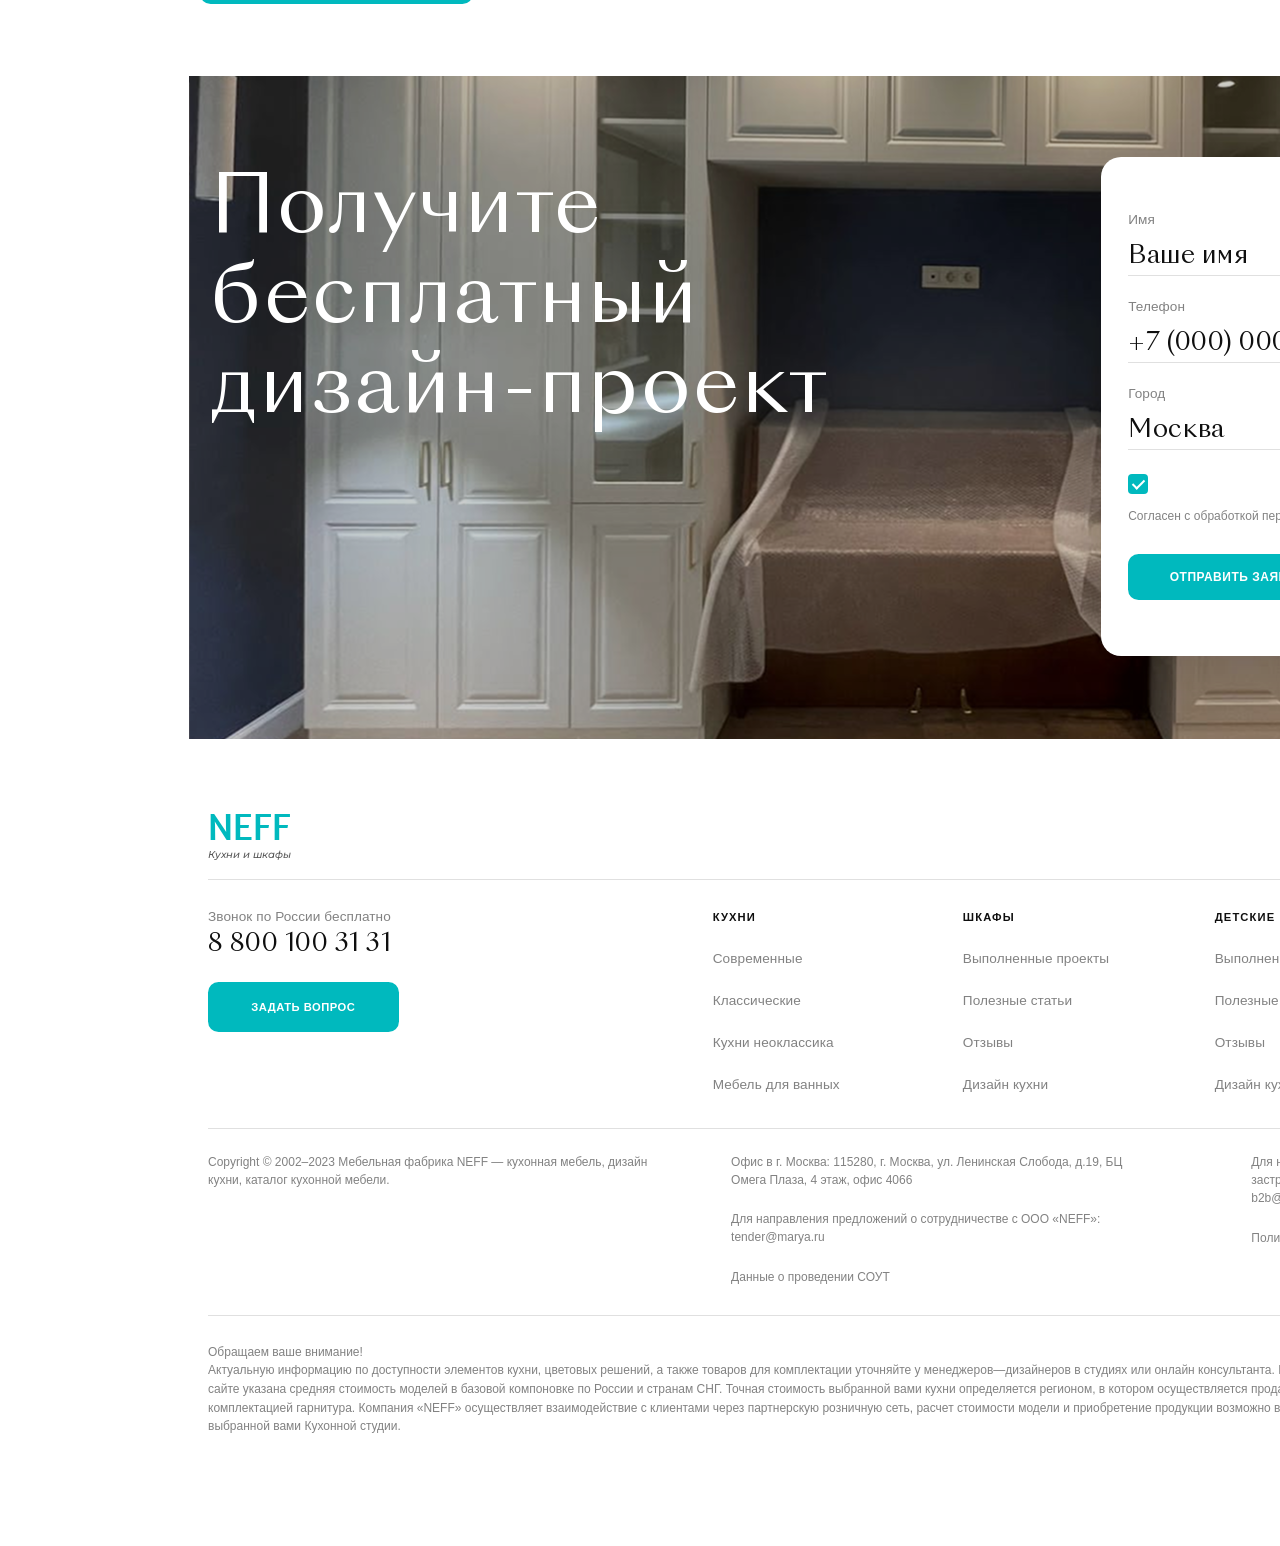
==== commit 70d57876: "feat: add mobile homepage layout" ====
--- a/index.html
+++ b/index.html
@@ -1,899 +1,910 @@
-<!DOCTYPE html>
-<html lang="ru">
-<head>
-    <meta charset="UTF-8">
-    <meta name="viewport" content="width=device-width, initial-scale=1.0">
-    <title>NEFF - Кухни и шкафы</title>
-    <link rel="preconnect" href="https://fonts.googleapis.com">
-    <link rel="preconnect" href="https://fonts.gstatic.com" crossorigin>
-    <link href="https://fonts.googleapis.com/css2?family=Amaranth&family=Montserrat:ital,wght@1,500&display=swap" rel="stylesheet">
-    <link rel="stylesheet" href="themes.css"> 
-    <link rel="stylesheet" href="styles.css">  
-    <link rel="stylesheet" href="mobile.css">
-    <link rel="stylesheet" href="animations.css"> 
-</head>
-<body>
-    <div id="preloader">
-        <div class="preloader-content">
-            <div class="font-logo-neff">NEFF</div>
-            <div class="preloader-line"></div>
-        </div>
-    </div>
-
-    <header class="header">
-        <div class="container header__container">
-
-            <div class="header__logo">
+    <!DOCTYPE html>
+    <html lang="ru">
+    <head>
+        <meta charset="UTF-8">
+        <meta name="viewport" content="width=device-width, initial-scale=1.0">
+        <title>NEFF - Кухни и шкафы</title>
+        <link rel="preconnect" href="https://fonts.googleapis.com">
+        <link rel="preconnect" href="https://fonts.gstatic.com" crossorigin>
+        <link href="https://fonts.googleapis.com/css2?family=Amaranth&family=Montserrat:ital,wght@1,500&display=swap" rel="stylesheet">
+        <link rel="stylesheet" href="themes.css"> 
+        <link rel="stylesheet" href="styles.css">  
+        <link rel="stylesheet" href="main-mobile.css">
+        <link rel="stylesheet" href="main-tablet.css">
+        <link rel="stylesheet" href="animations.css"> 
+    </head>
+    <body>
+        <div id="preloader">
+            <div class="preloader-content">
                 <div class="font-logo-neff">NEFF</div>
-                <div class="font-logo-subtitle" data-i18n="logo-subtitle">Кухни и шкафы</div>
-            </div>
-
-            <nav class="header__nav desktop-only">
-                <div class="header__nav-top">
-                    <a href="#" class="font-nav-top" data-i18n="nav-franchise">франшиза</a>
-                    <a href="#" class="font-nav-top" data-i18n="nav-developer">застройщику</a>
-                    <a href="#" class="font-nav-top" data-i18n="nav-designer">дизайнеру</a>
-                    <a href="#" class="font-nav-top" data-i18n="nav-feedback">обратная связь</a>
-                    <a href="login.html" class="font-nav-top auth-nav-link" id="auth-link" style="color: var(--accent-color); font-weight: 700;">ВОЙТИ</a>
-                </div>
-                <div class="header__nav-bottom">
-                    <a href="catalog.html" class="font-nav-bottom" id="dropdown-trigger" data-i18n="nav-kitchens">кухни</a>
-                    <a href="#" class="font-nav-bottom" data-i18n="nav-wardrobes">шкафы</a>
-                    <a href="#" class="font-nav-bottom" data-i18n="nav-bedrooms">спальни</a>
-                    <a href="#" class="font-nav-bottom" data-i18n="nav-bathrooms">ванные</a>
-                    <a href="portfolio.html" class="font-nav-bottom" data-i18n="nav-portfolio">портфолио</a>
-                    <a href="promos.html" class="font-nav-bottom" data-i18n="nav-promos">акции</a>
-                    <a href="#" class="font-nav-bottom" data-i18n="nav-buyers">покупателям</a>
-                </div>
-            </nav>
-
-            <div class="header__contacts desktop-only">
-                <a href="tel:88001003131" class="font-phone">8 800 100 31 31</a>
-                <button class="btn-order" data-open-modal="modal-request" data-i18n="btn-order">ЗАКАЗАТЬ ПРОЕКТ</button>
-            </div>
-
-            <div class="settings-controls" style="display: flex; align-items: center; gap: 15px;">
-                    <div class="lang-switcher" style="margin-right: 5px;">
-                    <a href="#" class="lang-btn" data-lang="ru">RU</a> | 
-                    <a href="#" class="lang-btn" data-lang="en">EN</a>
-                </div>
-                
-                <label class="theme-switch">
-                    <input type="checkbox" id="theme-checkbox">
-                    <span class="slider round"></span>
-                </label>
-                <button id="impaired-toggle" class="btn-impaired">АА</button>
-            </div>
-
-            <div class="burger-menu" id="burger-btn">
-                <span></span><span></span><span></span>
+                <div class="preloader-line"></div>
             </div>
         </div>
-    </header>
-
-    <div class="mobile-overlay" id="mobile-menu">
-        <div class="mobile-menu-content">
-            <div class="mobile-menu-header">
+
+        <header class="header">
+            <div class="container header__container">
+
                 <div class="header__logo">
                     <div class="font-logo-neff">NEFF</div>
-                    <div class="font-logo-subtitle">Кухни и шкафы</div>
-                </div>
-                <div class="close-menu" id="close-btn">&times;</div>
+                    <div class="font-logo-subtitle" data-i18n="logo-subtitle">Кухни и шкафы</div>
+                </div>
+
+                <nav class="header__nav desktop-only">
+                    <div class="header__nav-top">
+                        <a href="#" class="font-nav-top" data-i18n="nav-franchise">франшиза</a>
+                        <a href="#" class="font-nav-top" data-i18n="nav-developer">застройщику</a>
+                        <a href="#" class="font-nav-top" data-i18n="nav-designer">дизайнеру</a>
+                        <a href="#" class="font-nav-top" data-i18n="nav-feedback">обратная связь</a>
+                        <a href="login.html" class="font-nav-top auth-nav-link" id="auth-link" style="color: var(--accent-color); font-weight: 700;">ВОЙТИ</a>
+                    </div>
+                    <div class="header__nav-bottom">
+                        <a href="catalog.html" class="font-nav-bottom" id="dropdown-trigger" data-i18n="nav-kitchens">кухни</a>
+                        <a href="#" class="font-nav-bottom" data-i18n="nav-wardrobes">шкафы</a>
+                        <a href="#" class="font-nav-bottom" data-i18n="nav-bedrooms">спальни</a>
+                        <a href="#" class="font-nav-bottom" data-i18n="nav-bathrooms">ванные</a>
+                        <a href="portfolio.html" class="font-nav-bottom" data-i18n="nav-portfolio">портфолио</a>
+                        <a href="promos.html" class="font-nav-bottom" data-i18n="nav-promos">акции</a>
+                        <a href="#" class="font-nav-bottom" data-i18n="nav-buyers">покупателям</a>
+                    </div>
+                </nav>
+
+                <div class="header__contacts desktop-only">
+                    <a href="tel:88001003131" class="font-phone">8 800 100 31 31</a>
+                    <button class="btn-order" data-open-modal="modal-request" data-i18n="btn-order">ЗАКАЗАТЬ ПРОЕКТ</button>
+                </div>
+
+                <div class="settings-controls" style="display: flex; align-items: center; gap: 15px;">
+                        <div class="lang-switcher" style="margin-right: 5px;">
+                        <a href="#" class="lang-btn" data-lang="ru">RU</a> | 
+                        <a href="#" class="lang-btn" data-lang="en">EN</a>
+                    </div>
+                    
+                    <label class="theme-switch">
+                        <input type="checkbox" id="theme-checkbox">
+                        <span class="slider round"></span>
+                    </label>
+                    <button id="impaired-toggle" class="btn-impaired">АА</button>
+                </div>
+
+                <div class="burger-menu" id="burger-btn">
+                    <span></span><span></span><span></span>
+                </div>
             </div>
+        </header>
+
+        <div class="mobile-overlay" id="mobile-menu">
+            <div class="mobile-menu-content">
+                <div class="mobile-menu-header">
+                    <div class="header__logo">
+                        <div class="font-logo-neff">NEFF</div>
+                        <div class="font-logo-subtitle">Кухни и шкафы</div>
+                    </div>
+                    <div class="close-menu" id="close-btn">&times;</div>
+                </div>
+                
+                <button class="btn-order mobile-btn">ЗАКАЗАТЬ ПРОЕКТ</button>
+                
+                <nav class="mobile-nav">
+                    <a href="#" class="font-nav-bottom">Кухни</a>
+                    <a href="#" class="font-nav-bottom">Шкафы</a>
+                    <a href="#" class="font-nav-bottom">Спальни</a>
+                    <a href="#" class="font-nav-bottom">Ванные</a>
+                    <a href="#" class="font-nav-bottom">Портфолио</a>
+                    <a href="#" class="font-nav-bottom">Акции</a>
+                    <a href="#" class="font-nav-bottom">Покупателям</a>
+                    <a href="#" class="font-nav-top">Франшиза</a>
+                    <a href="#" class="font-nav-top">Застройщику</a>
+                    <a href="#" class="font-nav-top">Дизайнеру</a>
+                    <a href="#" class="font-nav-top">Обратная связь</a>
+                </nav>
+            </div>
+        </div>
+
+        <main>
+            <section class="promo">
+                <div class="container promo__container">
+                    <div class="promo__content">
+                        <h2 class="section-title" data-i18n="hero-title">СУПЕРРАССРОЧКА <br> 0/0/12</h2>
+                        <div class="promo__action">
+                            <button class="circle-btn">
+                                <img src="./Assets/icons/arrow-right-circle.png" alt="">
+                            </button>
+                        </div>
+                        <div class="promo__description">
+                            <p class="promo__footer-text section-subtitle" data-i18n="hero-subtitle">
+                                Мебель «NEFF» без первоначального взноса и переплаты на 12 месяцев.
+                            </p>
+                        </div>
+                    </div>
+                    <div class="promo__slider">
+                        <div class="slider-container">
+                            <div class="slide fade active"><img src="./Assets/img/promo-slide-1.png" alt=""></div>
+                            <div class="slide fade"><img src="./Assets/img/promo-slide-2.png" alt=""></div>
+                        </div>
+                    </div>
+                </div>
+            </section>
+
+            <section class="about-section">
+                <div class="container about-wrapper">
+                    <div class="about-left">
+                        <div class="font-heading-secondary">80 458</div>
+                        <div class="secondary-section-subtitle" data-i18n="about-stat">заказов выполнено с 2008 года</div>
+                    </div>
+                    <div class="about-right">
+                        <h2 class="font-heading-secondary about-heading" data-i18n="about-title">Кухни на заказ от<br>фабрики «NEFF»</h2>
+                        <p class="secondary-section-subtitle" data-i18n="about-desc">
+                            Кухни на заказ от фабрики NEFF<br>
+                            Мебельная фабрика NEFF. Мы занимаемся разработкой, производством и реализацией мебели в Москве и РФ. Изготовим мебель для Вас за 14 дней. Вся мебель изготавливается<br>
+                            по индивидуальному проекту.
+                        </p>
+                        <button class="btn-order about-btn" data-i18n="btn-free-design">БЕСПЛАТНЫЙ ДИЗАЙН-ПРОЕКТ</button>
+                    </div>
+                </div>
+            </section>
+
+            <section class="catalog-section">
+                <div class="container">
+                    <div class="catalog__header">
+                        <h2 class="font-heading-huge" data-i18n="catalog-title">КАТАЛОГ</h2>
+                    </div>
+                    <div class="catalog__tabs-wrapper">
+                        <div class="catalog__tabs">
+                            <a href="#" class="font-tab active">Кухни</a>
+                            <a href="#" class="font-tab">Шкафы</a>
+                            <a href="#" class="font-tab">Ванные</a>
+                            <a href="#" class="font-tab">Диваны</a>
+                        </div>
+                    </div>
+                    <div class="catalog__grid" id="catalog-grid">
+                    </div>
+                    <div class="catalog__action">
+                        <a href="catalog.html" class="btn-outline-cyan" data-i18n="btn-more">СМОТРЕТЬ ЕЩЕ</a>
+                    </div>
+                </div>
+            </section>
+
+            <section class="portfolio-section">
+                <div class="container">
+                    
+                    <div class="portfolio__header-line">
+                        <h2 class="font-heading-huge">ПОРТФОЛИО</h2>
+                    </div>
+                    <div class="portfolio__tabs-line">
+                        <div class="portfolio__tabs">
+                            <div class="portfolio__tabs-left">
+                                <a href="#" class="font-tab active">ЛУЧШЕЕ</a>
+                                <a href="#" class="font-tab">ТЕЛЕПРОЕКТЫ</a>
+                                <a href="#" class="font-tab">ВСЕ ПРОЕКТЫ</a>
+                            </div>
+                            <a href="#" class="font-tab portfolio-cta">ХОЧУ ПРОЕКТ &rsaquo;</a>
+                        </div>
+                    </div>
+
+                    <div class="portfolio-item-1">
+                        <div class="item-1-text-wrap">
+                            <h3 class="section-title">Antro<br>Dominica<br>Adele</h3>
+                            <div class="portfolio-card__arrow">
+                                <img src="./Assets/icons/arrow-right-circle.png" alt="">
+                            </div>
+                            <p class="font-portfolio-desc">Кухня для Ксении Собчак</p>
+                            
+                            <div class="portfolio-meta-wrapper">
+                                <div class="meta-row">
+                                    <span class="secondary-section-subtitle">Эклектика</span>
+                                    <div class="meta-divider"></div>
+                                    <span class="secondary-section-subtitle">6383 х 3080 мм</span>
+                                </div>
+                                <div class="secondary-section-subtitle" style="color: #BDBDBD; margin-top: 0.7rem; letter-spacing: -0.03rem;">
+                                    Дизайнер: Дизайн-бюро "NEFF"
+                                </div>
+                            </div>
+                        </div>
+                        <div class="item-1-photo-wrap">
+                            <img src="./Assets/img/portfolio-1.png" alt="" class="item-1-main-img">
+                            <img src="./Assets/icons/likes.png" alt="" class="like-badge">
+                        </div>
+                    </div>
+
+                    <div class="portfolio-item-2">
+                        <div class="item-2-photo-left">
+                            <img src="./Assets/img/portfolio-2.png" alt="" class="item-2-main-img">
+                        </div>
+                        <div class="item-2-text-wrap">
+                            <h3 class="section-title" style="margin-bottom: 7.2rem;">Vector</h3>
+                            <div class="portfolio-card__arrow" style = "margin-bottom: 6.6rem;">
+                                <img src="./Assets/icons/arrow-right-circle.png" alt="">
+                            </div>
+                            <p class="font-portfolio-desc">Место, где рождается энергия</p>
+                            
+                            <div class="portfolio-meta-wrapper">
+                                <div class="meta-row">
+                                    <span class="secondary-section-subtitle">Эклектика</span>
+                                    <div class="meta-divider"></div>
+                                    <span class="secondary-section-subtitle">6383 x 3080 мм</span>
+                                </div>
+                                <div class="secondary-section-subtitle" style="color: #BDBDBD; margin-top: 0.5rem;">
+                                    Дизайнер: Дизайн-бюро "NEFF"
+                                </div>
+                            </div>
+                        </div>
+                        <div class="item-2-photo-right">
+                            <img src="./Assets/img/portfolio-3.png" alt="" class="item-2-main-img">
+                            <img src="./Assets/icons/likes.png" alt="" class="like-badge">
+                        </div>
+                    </div>
+
+                    <div class="portfolio-item-3">
+                        <div class="item-3-text-wrap">
+                            <h3 class="section-title">Mix 22</h3>
+                            <div class="portfolio-card__arrow"style="margin-top: 10rem; margin-bottom: 4.6rem;">
+                                <img src="./Assets/icons/arrow-right-circle.png"  alt="">
+                            </div>
+                            <p class="font-portfolio-desc">Кухня для резидентов Comedy Club: стекло, дерево и бетон</p>
+                            
+                            <div class="portfolio-meta-wrapper">
+                                <div class="meta-row">
+                                    <span class="secondary-section-subtitle">Эклектика</span>
+                                    <div class="meta-divider"></div>
+                                    <span class="secondary-section-subtitle">6383 x 3080 мм</span>
+                                </div>
+                                <div class="secondary-section-subtitle" style="color: #BDBDBD; margin-top: 0.5rem;">
+                                    Дизайнер: Дизайн-бюро "NEFF"
+                                </div>
+                            </div>
+                        </div>
+                        <div class="item-3-photo-wrap">
+                            <img src="./Assets/img/portfolio-4.png" alt="" class="item-3-main-img">
+                            <img src="./Assets/icons/likes.png" alt="" class="like-badge">
+                        </div>
+                    </div>
+
+                    <div class="portfolio__footer">
+                        <a href="portfolio.html" class="btn-outline-cyan">ВСЕ ПРОЕКТЫ</a>
+                    </div>
+
+                </div>
+            </section>
+
+            <section class="process-section">
+                <div class="container process-container">
+                    
+                    <div class="process-intro">
+                        <h2 class="font-heading-huge" style="margin-bottom: 4rem;">ПРОЦЕСС</h2>
+                        <div class="process-intro-desc">
+                            <p class="secondary-section-subtitle" style="width: 22rem">
+                                Изготовление кухни — это сложный многоступенчатый процесс. Но для наших клиентов — это всего четыре простых шага в сопровождении персонального дизайнера.
+                            </p>
+                        </div>
+                    </div>
+
+                    <div class="process-accordion">
+                        
+                        <div class="process-step is-active">
+                            <div class="step-header">
+                                <h3 class="font-portfolio-desc" style="margin-bottom: 0;">
+                                    <span class="step-num">01.</span> Бесплатный замер
+                                </h3>
+                                <div class="step-toggle-icon"></div>
+                            </div>
+                            <div class="step-body">
+                                <p class="secondary-section-subtitle">
+                                    Наши замерщики приедут в удобное для Вас время
+                                </p>
+                                <button class="btn-order process-btn" data-open-modal="modal-request">ОСТАВИТЬ ЗАЯВКУ</button>
+                            </div>
+                        </div>
+
+                        <div class="process-step">
+                            <div class="step-header">
+                                <h3 class="font-portfolio-desc" style="margin-bottom: 0;">
+                                    <span class="step-num">02.</span> Бесплатный дизайн-проект и визуализация
+                                </h3>
+                                <div class="step-toggle-icon"></div>
+                            </div>
+                            <div class="step-body">
+                                <p class="secondary-section-subtitle">Разработаем проект мечты.</p>
+                                <button class="btn-order process-btn" data-open-modal="modal-request">ОСТАВИТЬ ЗАЯВКУ</button>
+                            </div>
+                        </div>
+
+                        <div class="process-step">
+                            <div class="step-header">
+                                <h3 class="font-portfolio-desc" style="margin-bottom: 0;">
+                                    <span class="step-num">03.</span> Производство мебели
+                                </h3>
+                                <div class="step-toggle-icon"></div>
+                            </div>
+                            <div class="step-body">
+                                <p class="secondary-section-subtitle">Собственное производство.</p>
+                                <button class="btn-order process-btn" data-open-modal="modal-request">ОСТАВИТЬ ЗАЯВКУ</button>
+                            </div>
+                        </div>
+
+                        <div class="process-step">
+                            <div class="step-header">
+                                <h3 class="font-portfolio-desc" style="margin-bottom: 0;">
+                                    <span class="step-num">04.</span> Доставка
+                                </h3>
+                                <div class="step-toggle-icon"></div>
+                            </div>
+                            <div class="step-body">
+                                <p class="secondary-section-subtitle">Доставим бережно и в срок.</p>
+                                <button class="btn-order process-btn" data-open-modal="modal-request">ОСТАВИТЬ ЗАЯВКУ</button>
+                            </div>
+                        </div>
+
+                        <div class="process-step">
+                            <div class="step-header">
+                                <h3 class="font-portfolio-desc" style="margin-bottom: 0;">
+                                    <span class="step-num">05.</span> Сборка
+                                </h3>
+                                <div class="step-toggle-icon"></div>
+                            </div>
+                            <div class="step-body">
+                                <p class="secondary-section-subtitle">Профессиональный монтаж.</p>
+                                <button class="btn-order process-btn" data-open-modal="modal-request">ОСТАВИТЬ ЗАЯВКУ</button>
+                            </div>
+                        </div>
+
+                    </div>
+
+                </div>
+            </section>
+
+
+            <section class="promos-section">
+                <div class="container">
+                    
+                    <div class="promos-header">
+                        <h2 class="font-heading-huge">АКЦИИ</h2>
+                    </div>
+
+                    <div class="promos-body">
+                        
+                        <aside class="promos-sidebar">
+                            <div class="promos-date-block">
+                                <p class="font-portfolio-desc">01—31.01</p>
+                                <p class="secondary-section-subtitle" style="margin-top: -0.2rem; width: 6rem;">Срок действия акций</p>
+                            </div>
+                        </aside>
+
+                        <div class="promos-main">
+                            
+                            <div class="promo-item">
+                                <div class="promo-image">
+                                    <img src="./Assets/img/promo-gift.png" alt="Акция Подарок">
+                                </div>
+                                
+                                <div class="promo-details">
+                                    <h3 class="font-portfolio-desc">2+2: варочная панель и вытяжка в подарок</h3>
+                                    <p class="secondary-section-subtitle">Дарим технику при покупке кухни «NEFF»!</p>
+                                </div>
+
+                                <div class="promo-btn-side">
+                                    <button class="circle-btn">
+                                        <img src="./Assets/icons/arrow-right-circle.png" alt="Подробнее">
+                                    </button>
+                                </div>
+                            </div>
+
+                            <div class="promo-item">
+                                <div class="promo-image">
+                                    <img src="./Assets/img/promo-installment.png" alt="Акция Рассрочка">
+                                </div>
+                                
+                                <div class="promo-details">
+                                    <h3 class="font-portfolio-desc">Суперрассрочка 0/0/12</h3>
+                                    <p class="secondary-section-subtitle">Мебель «NEFF» без первоначального взноса и переплаты на 12 месяцев.</p>
+                                </div>
+
+                                <div class="promo-btn-side">
+                                    <button class="circle-btn">
+                                        <img src="./Assets/icons/arrow-right-circle.png" alt="Подробнее">
+                                    </button>
+                                </div>
+                            </div>
+
+                            <div class="promo-item">
+                                <div class="promo-image">
+                                    <img src="./Assets/img/promo-combo.png" alt="Акция Комплект">
+                                </div>
+                                
+                                <div class="promo-details">
+                                    <h3 class="font-portfolio-desc">Кухня и техника: вместе выгодно!</h3>
+                                    <p class="secondary-section-subtitle">Больше техники — больше скидка на кухню!</p>
+                                </div>
+
+                                <div class="promo-btn-side">
+                                    <button class="circle-btn">
+                                        <img src="./Assets/icons/arrow-right-circle.png" alt="Подробнее">
+                                    </button>
+                                </div>
+                            </div>
+
+                            <div class="promos-action">
+                                <a href="promos.html" class="btn-outline-cyan">ВСЕ АКЦИИ</a>
+                            </div>
+
+                        </div>
+                    </div>
+
+                </div>
+            </section>
+
+            <section class="why-neff">
+                <div class="container why-neff__container">
+                    
+                    <div class="why-neff__main">
+                        <h2 class="section-title why-neff__title">Почему кухню стоит<br>заказать в «NEFF»?</h2>
+                        <button class="btn-order why-neff__btn" data-open-modal="modal-request">ОСТАВИТЬ ЗАЯВКУ</button>
+                    </div>
+
+                    <div class="why-neff__benefits">
+                        
+                        <div class="benefit-item">
+                            <div class="benefit-icon">
+                                <img src="./Assets/icons/icon-experience.svg" alt="Опыт">
+                            </div>
+                            <div class="benefit-text">
+                                <h3 class="font-portfolio-desc">15 лет на рынке</h3>
+                                <p class="secondary-section-subtitle">Мы изготовили более 500 тысяч кухонь по индивидуальному проекту</p>
+                            </div>
+                        </div>
+
+                        <div class="benefit-item">
+                            <div class="benefit-icon">
+                                <img src="./Assets/icons/icon-warranty.svg" alt="Гарантия">
+                            </div>
+                            <div class="benefit-text">
+                                <h3 class="font-portfolio-desc">Гарантия 2 года</h3>
+                                <p class="secondary-section-subtitle">Мы уверены в своих кухнях благодаря каркасам: больше никто из российских производителей не дает такой гарантии</p>
+                            </div>
+                        </div>
+
+                        <div class="benefit-item">
+                            <div class="benefit-icon">
+                                <img src="./Assets/icons/icon-speed.svg" alt="Сроки">
+                            </div>
+                            <div class="benefit-text">
+                                <h3 class="font-portfolio-desc" style="width: 9rem; height: 3.8rem;">Мебель за 14 дней</h3>
+                                <p class="secondary-section-subtitle" style="max-width: 17rem;">Воспользуйтесь Личным кабинетом, чтобы спланировать кухню, заключить договор и оплатить покупку удаленно</p>
+                            </div>
+                        </div>
+
+                        <div class="benefit-item">
+                            <div class="benefit-icon">
+                                <img src="./Assets/icons/icon-quality.svg" alt="Качество">
+                            </div>
+                            <div class="benefit-text">
+                                <h3 class="font-portfolio-desc">Высокое качество</h3>
+                                <p class="secondary-section-subtitle" style="max-width: 20rem;">Наши решения для хранения позволяют вместить все от столовых приборов до бытовой техники и посуды</p>
+                            </div>
+                        </div>
+
+                    </div>
+                    <button class="btn-order why-neff__btn--mobile" data-open-modal="modal-request">ОСТАВИТЬ ЗАЯВКУ</button>
+                </div>
+            </section>
+
+
             
-            <button class="btn-order mobile-btn">ЗАКАЗАТЬ ПРОЕКТ</button>
+                <section class="reviews-section">
+                    <div class="container">
+                        
+                        <div class="reviews-header">
+                            <h2 class="font-heading-huge">ОТЗЫВЫ</h2>
+                        </div>
+
+                        <div class="reviews-tabs">
+                            <a href="#" class="font-tab active">ОТЗЫВЫ ЗВЕЗД</a>
+                            <a href="#" class="font-tab">ОТЗЫВЫ КЛИЕНТОВ</a>
+                        </div>
+
+                        <div class="reviews-gallery">
+                            <div class="reviews-img-wrap img-large">
+                                <img src="./Assets/img/review-1.png" alt="Интерьер 1">
+                            </div>
+                            <div class="reviews-img-wrap img-medium">
+                                <img src="./Assets/img/review-2.png" alt="Интерьер 2">
+                            </div>
+                            <div class="reviews-img-wrap img-small">
+                                <img src="./Assets/img/review-3.png" alt="Интерьер 3">
+                            </div>
+                        </div>
+
+                        <div class="reviews-footer">
+                            
+                            <div class="reviews-author">
+                                <h3 class="font-portfolio-desc">Иван Пышненко</h3>
+                                <p class="secondary-section-subtitle">актер</p>
+                            </div>
+
+                            <div class="reviews-content">
+                                <div class="reviews-text-wrapper">
+                                    <div class="reviews-divider"></div>
+                                    <p class="secondary-section-subtitle">
+                                        Еще до начала ремонта дизайнер предложила нестандартный вариант планировки, который очень привлек нас большим открыты...
+                                    </p>
+                                </div>
+                                <a href="reviews.html" class="btn-outline-cyan reviews-read-more">ЧИТАТЬ ПОЛНОСТЬЮ</a>
+                            </div>
+
+                            <div class="reviews-navigation">
+                                <button class="circle-btn-outline">
+                                    <img src="./Assets/icons/arrow-left.png" alt="Назад" class="catalog-arrow-icon">
+                                </button>
+                                <button class="circle-btn-outline">
+                                    <img src="./Assets/icons/arrow-right.png" alt="Вперед" class="catalog-arrow-icon">
+                                </button>
+                            </div>
+
+                        </div>
+
+                    </div>
+                </section>
+
+
+            <section class="articles-section">
+                <div class="container">
+                    
+                    <div class="articles-header">
+                        <h2 class="font-heading-huge">СТАТЬИ</h2>
+                    </div>
+
+                    <div class="articles-nav-wrapper">
+                        <div class="articles-nav">
+                            <a href="#" class="article-tab active">Красивые проекты</a>
+                            <a href="#" class="article-tab">Звездные кухни</a>
+                            <a href="#" class="article-tab">Дизайн</a>
+                            <a href="#" class="article-tab">Выбор</a>
+                            <a href="#" class="article-tab">Тренды</a>
+                            <a href="#" class="article-tab">Разбор</a>
+                            <a href="#" class="article-tab">Уход</a>
+                            <a href="#" class="article-tab">Достижения</a>
+                            <a href="#" class="article-tab">Кухни наших сотрудников</a>
+                            <a href="#" class="article-tab">Мария в СМИ</a>
+                            <a href="#" class="article-tab">Проект месяца</a>
+                            <a href="#" class="article-tab">Дайджест</a>
+                            <a href="#" class="article-tab">Выставки</a>
+                        </div>
+                    </div>
+
+                    <div class="articles-grid">
+                        
+                        <div class="article-item" style="height: 25.5rem;">
+                            <div class="article-img-wrap">
+                                <img src="./Assets/img/article-1.png" alt="">
+                            </div>
+                            <h3 class="font-card-title">Кухни П-образной планировки</h3>
+                            <div class="article-divider"></div>
+                        </div>
+
+                        <div class="article-item" style="height: 32.6rem;">
+                            <div class="article-img-wrap">
+                                <img src="./Assets/img/article-2.png" alt="">
+                            </div>
+                            <h3 class="font-card-title">5 идей фартука для белой кухни</h3>
+                            <div class="article-divider"></div>
+                        </div>
+
+                        <div class="article-item" style="height: 25.5rem;">
+                            <div class="article-img-wrap">
+                                <img src="./Assets/img/article-3.png" alt="">
+                            </div>
+                            <h3 class="font-card-title">Бестселлеры-2022</h3>
+                            <div class="article-divider"></div>
+                        </div>
+
+                    </div>
+
+                    <div class="articles-action">
+                        <a href="articles.html" class="btn-outline-cyan" style="padding: 1rem 9rem; text-decoration: none;">СМОТРЕТЬ ЕЩЕ</a>
+                    </div>
+
+                </div>
+            </section>
             
-            <nav class="mobile-nav">
-                <a href="#" class="font-nav-bottom">Кухни</a>
-                <a href="#" class="font-nav-bottom">Шкафы</a>
-                <a href="#" class="font-nav-bottom">Спальни</a>
-                <a href="#" class="font-nav-bottom">Ванные</a>
-                <a href="#" class="font-nav-bottom">Портфолио</a>
-                <a href="#" class="font-nav-bottom">Акции</a>
-                <a href="#" class="font-nav-bottom">Покупателям</a>
-                <a href="#" class="font-nav-top">Франшиза</a>
-                <a href="#" class="font-nav-top">Застройщику</a>
-                <a href="#" class="font-nav-top">Дизайнеру</a>
-                <a href="#" class="font-nav-top">Обратная связь</a>
-            </nav>
-        </div>
-    </div>
-
-    <main>
-        <section class="promo">
-            <div class="container promo__container">
-                <div class="promo__content">
-                    <h2 class="section-title" data-i18n="hero-title">СУПЕРРАССРОЧКА <br> 0/0/12</h2>
-                    <div class="promo__action">
-                        <button class="circle-btn">
-                            <img src="./Assets/icons/arrow-right-circle.png" alt="">
-                        </button>
-                    </div>
-                    <div class="promo__description">
-                        <p class="promo__footer-text section-subtitle" data-i18n="hero-subtitle">
-                            Мебель «NEFF» без первоначального взноса и переплаты на 12 месяцев.
+
+            <section class="addresses-section">
+                <div class="container">
+                    
+                    <div class="addresses-header">
+                        <h2 class="font-heading-huge">АДРЕСА</h2>
+                    </div>
+
+                    <div class="addresses-body">
+                        
+                        <aside class="addresses-sidebar">
+                            <h3 class="font-portfolio-desc">48 студий</h3>
+                            <p class="secondary-section-subtitle">В г. Москва</p>
+                        </aside>
+
+                        <div class="address-card">
+                            
+                            <div class="address-card__main">
+                                <div class="address-card__img">
+                                    <img src="./Assets/img/studio-1.png" alt="Студия на Варшавском">
+                                </div>
+
+                                <div class="address-card__info">
+                                    <h4 class="font-portfolio-desc">Студия на Варшавском</h4>
+                                    <span class="tour-badge">3D ТУР</span>
+                                    <div class="address-details">
+                                        <p class="secondary-section-subtitle">Варшавское ш., д. 82</p>
+                                        <p class="secondary-section-subtitle">м. Варшавская</p>
+                                    </div>
+                                </div>
+
+                                <div class="address-card__meta">
+                                    <p class="secondary-section-subtitle address-hours">Пн-Вс: 10.00 - 22.00</p>
+                                    <div class="address-phones">
+                                        <p class="secondary-section-subtitle">(499) 619-07-24</p>
+                                        <p class="secondary-section-subtitle">(499) 619-96-71</p>
+                                        <p class="secondary-section-subtitle">(499) 681-38-21</p>
+                                        <p class="secondary-section-subtitle">(499) 681-38-22</p>
+                                    </div>
+                                </div>
+
+                                <div class="address-card__action">
+                                    <button class="circle-btn-outline">
+                                        <img src="./Assets/icons/arrow-right-circle.png" alt="Перейти">
+                                    </button>
+                                </div>
+                            </div>
+
+                        </div>
+                    </div>
+
+                    <div class="addresses-footer">
+                        <button class="btn-outline-cyan" style="padding: 1rem 9.5rem;">ВСЕ СТУДИИ</button>
+                    </div>
+
+                </div>
+            </section>
+
+            <section class="seo-section">
+                <div class="container">
+                    
+                    <div class="seo-block">
+                        <h2 class="section-title seo-title">Гарантии качества кухни от производителя</h2>
+                        <p class="secondary-section-subtitle seo-text">
+                            Качество наших гарнитуров подтверждается сертификатом соответствия, выданным по итогам испытаний соответствующей службой ЦСМС. Мы производим бюджетные и элитные кухни на заказ из экологичных материалов. Об этом свидетельствует полученный нами гигиенический сертификат, который был выдан санитарно-эпидемиологической службой. Также безопасность и удобство кухонь «NEFF» подтверждены опытом потребителей, которые пользуются нашей стильной мебелью вот уже 23 года.
                         </p>
                     </div>
-                </div>
-                <div class="promo__slider">
-                    <div class="slider-container">
-                        <div class="slide fade active"><img src="./Assets/img/promo-slide-1.png" alt=""></div>
-                        <div class="slide fade"><img src="./Assets/img/promo-slide-2.png" alt=""></div>
-                    </div>
-                </div>
-            </div>
-        </section>
-
-        <section class="about-section">
-            <div class="container about-wrapper">
-                <div class="about-left">
-                    <div class="font-heading-secondary">80 458</div>
-                    <div class="secondary-section-subtitle" data-i18n="about-stat">заказов выполнено<br>с 2008 года</div>
-                </div>
-                <div class="about-right">
-                    <h2 class="font-heading-secondary about-heading" data-i18n="about-title">Кухни на заказ от<br>фабрики «NEFF»</h2>
-                    <p class="secondary-section-subtitle" data-i18n="about-desc">
-                        Мебельная фабрика NEFF. Мы занимаемся разработкой, производством и реализацией мебели по индивидуальному проекту.
-                    </p>
-                    <button class="btn-order about-btn" data-i18n="btn-free-design">БЕСПЛАТНЫЙ ДИЗАЙН-ПРОЕКТ</button>
-                </div>
-            </div>
-        </section>
-
-         <section class="catalog-section">
-            <div class="container">
-                <div class="catalog__header">
-                    <h2 class="font-heading-huge" data-i18n="catalog-title">КАТАЛОГ</h2>
-                </div>
-                <div class="catalog__grid" id="catalog-grid">
-                    <!-- JS вставит карточки сюда -->
-                </div>
-                <div class="catalog__action">
-                    <a href="catalog.html" class="btn-outline-cyan" data-i18n="btn-more">СМОТРЕТЬ ЕЩЕ</a>
-                </div>
-            </div>
-        </section>
-
-        <section class="portfolio-section">
+
+                    <div class="seo-block">
+                        <h2 class="section-title seo-title">Проекты «Кухня на заказ»</h2>
+                        <p class="secondary-section-subtitle seo-text">
+                            Лучшие кухни создаются нами совместно с ведущими итальянскими дизайнерами, в частности из компании Adriani & Rossi. Европейские специалисты разрабатывают стильный индивидуальный дизайн мебели, подбирают материалы, встраиваемую технику, аксессуары. В результате получается гармоничная и завершенная кухонная композиция для вашего дома.
+                        </p>
+                    </div>
+
+                    <div class="seo-block">
+                        <h2 class="section-title seo-title">Создание дизайн-проекта кухни</h2>
+                        <div class="seo-text-group">
+                            <p class="secondary-section-subtitle seo-text">
+                                Чтобы кухонная мебель идеально вписалась в имеющееся пространство, наши мастера бесплатно выполнят замеры помещения, зафиксируют расположение дверей, окон и коммуникаций, другие особенности. После снятия замеров с вами побеседует дизайнер нашей фабрики кухонной мебели. Он уточнит модель, выбранную вами, и ваши пожелания. Когда вы приедете к нам в студию, вас уже будет ожидать несколько проектов стильных и функциональных кухонь, разработанных бесплатно.
+                            </p>
+                            <p class="secondary-section-subtitle seo-text">
+                                Элитные гарнитуры от фабрики «NEFF» обладают ярким дизайном. В продаже представлен широкий ассортимент моделей от модерна до классики. Стильные кухни от производителя характеризуются эргономичностью, функциональностью и удобством, что достигается посредством использования высококачественных комплектующих.
+                            </p>
+                            <p class="secondary-section-subtitle seo-text">
+                                Чтобы купить мебель для кухни на заказ в Москве, регионах РФ и СНГ или задать тематические вопросы специалисту, обратитесь к нам по контактному телефону или через Интернет, используя форму онлайн-связи. Хотите лично осмотреть гарнитуры, которые мы выпускаем? На официальном сайте кухонь «NEFF» вы найдете адреса наших салонов. Приезжайте, мы будем рады вашему визиту.
+                            </p>
+                        </div>
+                    </div>
+
+                    <div class="seo-action">
+                        <button class="btn-order">ПЕРЕЙТИ В КАТАЛОГ КУХОНЬ</button>
+                    </div>
+
+                </div>
+            </section>
+
+
+
+            <section class="get-design-section">
+                <div class="container design-wrapper">
+                    
+                    <div class="design-info">
+                        <h2 class="font-heading-huge design-title">Получите бесплатный<br>дизайн-проект</h2>
+                    </div>
+
+                    <div class="design-card">
+                        <form action="#" class="design-form">
+                            
+                            <div class="form-group">
+                                <label class="secondary-section-subtitle">Имя</label>
+                                <input type="text" class="font-portfolio-desc form-input" placeholder="Ваше имя">
+                            </div>
+
+                            <div class="form-group">
+                                <label class="secondary-section-subtitle">Телефон</label>
+                                <input type="tel" class="font-portfolio-desc form-input" placeholder="+7 (000) 000-00-00">
+                            </div>
+
+                            <div class="form-group">
+                                <label class="secondary-section-subtitle">Город</label>
+                                <div class="select-wrapper">
+                                    <select class="font-portfolio-desc form-select">
+                                        <option value="moscow">Москва</option>
+                                        <option value="spb">Санкт-Петербург</option>
+                                    </select>
+                                    <img src="./Assets/icons/select-arrows.png" class="select-custom-icon" alt="выбор">
+                                </div>
+                            </div>
+
+                            <div class="form-agreement">
+                                <label class="checkbox-container">
+                                    <input type="checkbox" checked>
+                                    <span class="checkmark"></span>
+                                </label>
+                                <p class="secondary-section-subtitle agreement-text">
+                                    Согласен с обработкой персональных данных в соответствии с <a href="#">Лицензионным соглашением</a>
+                                </p>
+                            </div>
+
+                            <button type="submit" class="btn-order design-submit-btn">ОТПРАВИТЬ ЗАЯВКУ</button>
+                        </form>
+                    </div>
+
+                </div>
+            </section>
+        </main>
+
+        <footer class="footer">
             <div class="container">
                 
-                <div class="portfolio__header-line">
-                    <h2 class="font-heading-huge">ПОРТФОЛИО</h2>
-                </div>
-                <div class="portfolio__tabs-line">
-                    <div class="portfolio__tabs">
-                        <div class="portfolio__tabs-left">
-                            <a href="#" class="font-tab active">ЛУЧШЕЕ</a>
-                            <a href="#" class="font-tab">ТЕЛЕПРОЕКТЫ</a>
-                            <a href="#" class="font-tab">ВСЕ ПРОЕКТЫ</a>
-                        </div>
-                        <a href="#" class="font-tab portfolio-cta">ХОЧУ ПРОЕКТ &rsaquo;</a>
-                    </div>
-                </div>
-
-                <div class="portfolio-item-1">
-                    <div class="item-1-text-wrap">
-                        <h3 class="section-title">Antro<br>Dominica<br>Adele</h3>
-                        <div class="portfolio-card__arrow">
-                            <img src="./Assets/icons/arrow-right-circle.png" alt="">
-                        </div>
-                        <p class="font-portfolio-desc">Кухня для Ксении Собчак</p>
-                        
-                        <div class="portfolio-meta-wrapper">
-                            <div class="meta-row">
-                                <span class="secondary-section-subtitle">Эклектика</span>
-                                <div class="meta-divider"></div>
-                                <span class="secondary-section-subtitle">6383 х 3080 мм</span>
-                            </div>
-                            <div class="secondary-section-subtitle" style="color: #BDBDBD; margin-top: 0.7rem; letter-spacing: -0.03rem;">
-                                Дизайнер: Дизайн-бюро "NEFF"
-                            </div>
-                        </div>
-                    </div>
-                    <div class="item-1-photo-wrap">
-                        <img src="./Assets/img/portfolio-1.png" alt="" class="item-1-main-img">
-                        <img src="./Assets/icons/likes.png" alt="" class="like-badge">
-                    </div>
-                </div>
-
-                <div class="portfolio-item-2">
-                    <div class="item-2-photo-left">
-                        <img src="./Assets/img/portfolio-2.png" alt="" class="item-2-main-img">
-                    </div>
-                    <div class="item-2-text-wrap">
-                        <h3 class="section-title" style="margin-bottom: 7.2rem;">Vector</h3>
-                        <div class="portfolio-card__arrow" style = "margin-bottom: 6.6rem;">
-                            <img src="./Assets/icons/arrow-right-circle.png" alt="">
-                        </div>
-                        <p class="font-portfolio-desc">Место, где рождается энергия</p>
-                        
-                        <div class="portfolio-meta-wrapper">
-                            <div class="meta-row">
-                                <span class="secondary-section-subtitle">Скандинавский</span>
-                                <div class="meta-divider"></div>
-                                <span class="secondary-section-subtitle">2800 х 2760 мм</span>
-                            </div>
-                            <div class="secondary-section-subtitle" style="color: #BDBDBD; margin-top: 0.5rem;">
-                                Дизайнер: Марина Максимова
-                            </div>
-                        </div>
-                    </div>
-                    <div class="item-2-photo-right">
-                        <img src="./Assets/img/portfolio-3.png" alt="" class="item-2-main-img">
-                        <img src="./Assets/icons/likes.png" alt="" class="like-badge">
-                    </div>
-                </div>
-
-                <div class="portfolio-item-3">
-                    <div class="item-3-text-wrap">
-                        <h3 class="section-title">Mix 22</h3>
-                        <div class="portfolio-card__arrow"style="margin-top: 10rem; margin-bottom: 4.6rem;">
-                            <img src="./Assets/icons/arrow-right-circle.png"  alt="">
-                        </div>
-                        <p class="font-portfolio-desc">Кухня для резидента Comedy Club:<br>стекло, дерево и бетон</p>
-                        
-                        <div class="portfolio-meta-wrapper">
-                            <div class="meta-row">
-                                <span class="secondary-section-subtitle">Лофт</span>
-                                <div class="meta-divider"></div>
-                                <span class="secondary-section-subtitle">3577 х 2100 мм</span>
-                            </div>
-                            <div class="secondary-section-subtitle" style="color: #BDBDBD; margin-top: 0.5rem;">
-                                Дизайнер: Татьяна Хващевская
-                            </div>
-                        </div>
-                    </div>
-                    <div class="item-3-photo-wrap">
-                        <img src="./Assets/img/portfolio-4.png" alt="" class="item-3-main-img">
-                        <img src="./Assets/icons/likes.png" alt="" class="like-badge">
-                    </div>
-                </div>
-
-                <div class="portfolio__footer">
-                    <a href="portfolio.html" class="btn-outline-cyan">ВСЕ ПРОЕКТЫ</a>
+                <div class="footer__row footer__top">
+                    <div class="header__logo">
+                        <div class="font-logo-neff">NEFF</div>
+                        <div class="font-logo-subtitle">Кухни и шкафы</div>
+                    </div>
+                    <div class="footer__socials">
+                        <a href="#" class="social-link"><img src="./Assets/icons/instagram.png" alt="Inst"></a>
+                        <a href="#" class="social-link"><img src="./Assets/icons/vk.png" alt="VK"></a>
+                    </div>
+                </div>
+
+                <div class="footer__row footer__nav" style="margin-bottom: 1rem;">
+                    <div class="footer__nav-contacts">
+                        <p class="secondary-section-subtitle">Звонок по России бесплатно</p>
+                        <p href="tel:88001003131" class="font-portfolio-desc" style="letter-spacing: 0.03rem; margin-bottom: 1.1rem;">8 800 100 31 31</p>
+                        <button class="btn-order footer-btn">ЗАДАТЬ ВОПРОС</button>
+                    </div>
+
+                    <div class="footer__nav-cols">
+                        <div class="footer__col" style="margin-right: 7.7rem;">
+                            <h4 class="font-nav-bottom">КУХНИ</h4>
+                            <a href="#" class="secondary-section-subtitle">Современные</a>
+                            <a href="#" class="secondary-section-subtitle">Классические</a>
+                            <a href="#" class="secondary-section-subtitle">Кухни неоклассика</a>
+                            <a href="#" class="secondary-section-subtitle">Мебель для ванных</a>
+                        </div>
+                        <div class="footer__col" style="margin-right: 6.6rem; margin-bottom: 0.8rem;">
+                            <h4 class="font-nav-bottom">ШКАФЫ</h4>
+                            <a href="#" class="secondary-section-subtitle">Выполненные проекты</a>
+                            <a href="#" class="secondary-section-subtitle">Полезные статьи</a>
+                            <a href="#" class="secondary-section-subtitle">Отзывы</a>
+                            <a href="#" class="secondary-section-subtitle">Дизайн кухни</a>
+                        </div>
+                        <div class="footer__col" style="margin-right: 6.5rem;">
+                            <h4 class="font-nav-bottom">ДЕТСКИЕ</h4>
+                            <a href="#" class="secondary-section-subtitle">Выполненные проекты</a>
+                            <a href="#" class="secondary-section-subtitle">Полезные статьи</a>
+                            <a href="#" class="secondary-section-subtitle">Отзывы</a>
+                            <a href="#" class="secondary-section-subtitle">Дизайн кухни</a>
+                        </div>
+                        <div class="footer__col" style="margin-right: 7.3rem;">
+                            <h4 class="font-nav-bottom">СПАЛЬНИ</h4>
+                            <a href="#" class="secondary-section-subtitle">Выполненные проекты</a>
+                            <a href="#" class="secondary-section-subtitle">Полезные статьи</a>
+                            <a href="#" class="secondary-section-subtitle">Отзывы</a>
+                            <a href="#" class="secondary-section-subtitle">Дизайн кухни</a>
+                        </div>
+                    </div>
+                </div>
+
+                <div class="footer__row footer__info">
+                    <div class="footer__info-left">
+                        <p class="secondary-section-subtitle" style="font-size: 0.75rem; letter-spacing: 0rem;">
+                            Copyright © 2002–2023 Мебельная фабрика NEFF — кухонная мебель, дизайн кухни, каталог кухонной мебели.
+                        </p>
+                    </div>
+                    <div class="footer__info-middle">
+                        <p class="secondary-section-subtitle" style="font-size: 0.75rem; letter-spacing: 0rem;">Офис в г. Москва: 115280, г. Москва, ул. Ленинская Слобода, д.19, БЦ Омега Плаза, 4 этаж, офис 4066</p>
+                        <p class="secondary-section-subtitle" style="font-size: 0.75rem; letter-spacing: 0rem;">Для направления предложений о сотрудничестве с ООО «NEFF»: tender@marya.ru</p>
+                        <p class="secondary-section-subtitle" style="font-size: 0.75rem; letter-spacing: 0rem;">Данные о проведении СОУТ</p>
+                    </div>
+                    <div class="footer__info-right">
+                        <p class="secondary-section-subtitle" style="width: 27rem; font-size: 0.75rem; letter-spacing: 0rem;">Для направления запросов на изготовление мебели (юридические лица, застройщики): <br> b2b@marya.com</p>
+                        <p class="secondary-section-subtitle" style="font-size: 0.75rem;">Политика конфиденциальности</p>
+                    </div>
+                </div>
+
+                <div class="footer__row footer__warning">
+                    <p class="secondary-section-subtitle"style="font-size: 0.75rem; letter-spacing: 0rem; line-height: 1.55">
+                        Обращаем ваше внимание! <br>
+                        Актуальную информацию по доступности элементов кухни, цветовых решений, а также товаров для комплектации уточняйте у менеджеров—дизайнеров в студиях или онлайн консультанта. На сайте указана средняя стоимость моделей в базовой компоновке по России и странам СНГ. Точная стоимость выбранной вами кухни определяется регионом, в котором осуществляется продажа, и комплектацией гарнитура. Компания «NEFF» осуществляет взаимодействие с клиентами через партнерскую розничную сеть, расчет стоимости модели и приобретение продукции возможно в любой выбранной вами Кухонной студии.
+                    </p>
                 </div>
 
             </div>
-        </section>
-
-        <section class="process-section">
-            <div class="container process-container">
-                
-                <div class="process-intro">
-                    <h2 class="font-heading-huge" style="margin-bottom: 4rem;">ПРОЦЕСС</h2>
-                    <div class="process-intro-desc">
-                        <p class="secondary-section-subtitle" style="width: 22rem">
-                            Изготовление кухни — это сложный многоступенчатый процесс. Но для наших клиентов — это всего четыре простых шага в сопровождении персонального дизайнера.
-                        </p>
-                    </div>
-                </div>
-
-                <div class="process-accordion">
-                    
-                    <div class="process-step is-active">
-                        <div class="step-header">
-                            <h3 class="font-portfolio-desc" style="margin-bottom: 0;">
-                                <span class="step-num">01.</span> Бесплатный замер
-                            </h3>
-                            <div class="step-toggle-icon"></div>
-                        </div>
-                        <div class="step-body">
-                            <p class="secondary-section-subtitle">
-                                Наши замерщики приедут в удобное для Вас время
-                            </p>
-                            <button class="btn-order process-btn" data-open-modal="modal-request">ОСТАВИТЬ ЗАЯВКУ</button>
-                        </div>
-                    </div>
-
-                    <div class="process-step">
-                        <div class="step-header">
-                            <h3 class="font-portfolio-desc" style="margin-bottom: 0;">
-                                <span class="step-num">02.</span> Бесплатный дизайн-проект и визуализация
-                            </h3>
-                            <div class="step-toggle-icon"></div>
-                        </div>
-                        <div class="step-body">
-                            <p class="secondary-section-subtitle">Разработаем проект мечты.</p>
-                            <button class="btn-order process-btn" data-open-modal="modal-request">ОСТАВИТЬ ЗАЯВКУ</button>
-                        </div>
-                    </div>
-
-                    <div class="process-step">
-                        <div class="step-header">
-                            <h3 class="font-portfolio-desc" style="margin-bottom: 0;">
-                                <span class="step-num">03.</span> Производство мебели
-                            </h3>
-                            <div class="step-toggle-icon"></div>
-                        </div>
-                        <div class="step-body">
-                            <p class="secondary-section-subtitle">Собственное производство.</p>
-                            <button class="btn-order process-btn" data-open-modal="modal-request">ОСТАВИТЬ ЗАЯВКУ</button>
-                        </div>
-                    </div>
-
-                    <div class="process-step">
-                        <div class="step-header">
-                            <h3 class="font-portfolio-desc" style="margin-bottom: 0;">
-                                <span class="step-num">04.</span> Доставка
-                            </h3>
-                            <div class="step-toggle-icon"></div>
-                        </div>
-                        <div class="step-body">
-                            <p class="secondary-section-subtitle">Доставим бережно и в срок.</p>
-                            <button class="btn-order process-btn" data-open-modal="modal-request">ОСТАВИТЬ ЗАЯВКУ</button>
-                        </div>
-                    </div>
-
-                    <div class="process-step">
-                        <div class="step-header">
-                            <h3 class="font-portfolio-desc" style="margin-bottom: 0;">
-                                <span class="step-num">05.</span> Сборка
-                            </h3>
-                            <div class="step-toggle-icon"></div>
-                        </div>
-                        <div class="step-body">
-                            <p class="secondary-section-subtitle">Профессиональный монтаж.</p>
-                            <button class="btn-order process-btn" data-open-modal="modal-request">ОСТАВИТЬ ЗАЯВКУ</button>
-                        </div>
-                    </div>
-
-                </div>
-
-            </div>
-        </section>
-
-
-        <section class="promos-section">
-            <div class="container">
-                
-                <div class="promos-header">
-                    <h2 class="font-heading-huge">АКЦИИ</h2>
-                </div>
-
-                <div class="promos-body">
-                    
-                    <aside class="promos-sidebar">
-                        <div class="promos-date-block">
-                            <p class="font-portfolio-desc">01—31.01</p>
-                            <p class="secondary-section-subtitle" style="margin-top: -0.2rem; width: 6rem;">Срок действия акций</p>
-                        </div>
-                    </aside>
-
-                    <div class="promos-main">
-                        
-                        <div class="promo-item">
-                            <div class="promo-image">
-                                <img src="./Assets/img/promo-gift.png" alt="Акция Подарок">
-                            </div>
-                            
-                            <div class="promo-details">
-                                <h3 class="font-portfolio-desc">2+2: варочная панель и вытяжка в подарок</h3>
-                                <p class="secondary-section-subtitle">Дарим технику при покупке кухни «NEFF»!</p>
-                            </div>
-
-                            <div class="promo-btn-side">
-                                <button class="circle-btn">
-                                    <img src="./Assets/icons/arrow-right-circle.png" alt="Подробнее">
-                                </button>
-                            </div>
-                        </div>
-
-                        <div class="promo-item">
-                            <div class="promo-image">
-                                <img src="./Assets/img/promo-installment.png" alt="Акция Рассрочка">
-                            </div>
-                            
-                            <div class="promo-details">
-                                <h3 class="font-portfolio-desc">Суперрассрочка 0/0/12</h3>
-                                <p class="secondary-section-subtitle">Мебель «NEFF» без первоначального взноса и переплаты на 12 месяцев.</p>
-                            </div>
-
-                            <div class="promo-btn-side">
-                                <button class="circle-btn">
-                                    <img src="./Assets/icons/arrow-right-circle.png" alt="Подробнее">
-                                </button>
-                            </div>
-                        </div>
-
-                        <div class="promo-item">
-                            <div class="promo-image">
-                                <img src="./Assets/img/promo-combo.png" alt="Акция Комплект">
-                            </div>
-                            
-                            <div class="promo-details">
-                                <h3 class="font-portfolio-desc">Кухня и техника: вместе выгодно!</h3>
-                                <p class="secondary-section-subtitle">Больше техники — больше скидка на кухню!</p>
-                            </div>
-
-                            <div class="promo-btn-side">
-                                <button class="circle-btn">
-                                    <img src="./Assets/icons/arrow-right-circle.png" alt="Подробнее">
-                                </button>
-                            </div>
-                        </div>
-
-                        <div class="promos-action">
-                            <a href="promos.html" class="btn-outline-cyan">ВСЕ АКЦИИ</a>
-                        </div>
-
-                    </div>
-                </div>
-
-            </div>
-        </section>
-
-        <section class="why-neff">
-            <div class="container why-neff__container">
-                
-                <div class="why-neff__main">
-                    <h2 class="section-title why-neff__title">Почему кухню стоит<br>заказать в «NEFF»?</h2>
-                    <button class="btn-order why-neff__btn" data-open-modal="modal-request">ОСТАВИТЬ ЗАЯВКУ</button>
-                </div>
-
-                <div class="why-neff__benefits">
-                    
-                    <div class="benefit-item">
-                        <div class="benefit-icon">
-                            <img src="./Assets/icons/icon-experience.svg" alt="Опыт">
-                        </div>
-                        <div class="benefit-text">
-                            <h3 class="font-portfolio-desc">15 лет на рынке</h3>
-                            <p class="secondary-section-subtitle">Мы изготовили более 500 тысяч кухонь по индивидуальному проекту</p>
-                        </div>
-                    </div>
-
-                    <div class="benefit-item">
-                        <div class="benefit-icon">
-                            <img src="./Assets/icons/icon-warranty.svg" alt="Гарантия">
-                        </div>
-                        <div class="benefit-text">
-                            <h3 class="font-portfolio-desc">Гарантия 2 года</h3>
-                            <p class="secondary-section-subtitle">Мы уверены в своих кухнях благодаря каркасам: больше никто из российских производителей не дает такой гарантии</p>
-                        </div>
-                    </div>
-
-                    <div class="benefit-item">
-                        <div class="benefit-icon">
-                            <img src="./Assets/icons/icon-speed.svg" alt="Сроки">
-                        </div>
-                        <div class="benefit-text">
-                            <h3 class="font-portfolio-desc" style="width: 9rem; height: 3.8rem;">Мебель за 14 дней</h3>
-                            <p class="secondary-section-subtitle" style="max-width: 17rem;">Воспользуйтесь Личным кабинетом, чтобы спланировать кухню, заключить договор и оплатить покупку удаленно</p>
-                        </div>
-                    </div>
-
-                    <div class="benefit-item">
-                        <div class="benefit-icon">
-                            <img src="./Assets/icons/icon-quality.svg" alt="Качество">
-                        </div>
-                        <div class="benefit-text">
-                            <h3 class="font-portfolio-desc">Высокое качество</h3>
-                            <p class="secondary-section-subtitle" style="max-width: 20rem;">Наши решения для хранения позволяют вместить все от столовых приборов до бытовой техники и посуды</p>
-                        </div>
-                    </div>
-
-                </div>
-            </div>
-        </section>
-
-
-        
-            <section class="reviews-section">
-                <div class="container">
-                    
-                    <div class="reviews-header">
-                        <h2 class="font-heading-huge">ОТЗЫВЫ</h2>
-                    </div>
-
-                    <div class="reviews-tabs">
-                        <a href="#" class="font-tab active">ОТЗЫВЫ ЗВЕЗД</a>
-                        <a href="#" class="font-tab">ОТЗЫВЫ КЛИЕНТОВ</a>
-                    </div>
-
-                    <div class="reviews-gallery">
-                        <div class="reviews-img-wrap img-large">
-                            <img src="./Assets/img/review-1.png" alt="Интерьер 1">
-                        </div>
-                        <div class="reviews-img-wrap img-medium">
-                            <img src="./Assets/img/review-2.png" alt="Интерьер 2">
-                        </div>
-                        <div class="reviews-img-wrap img-small">
-                            <img src="./Assets/img/review-3.png" alt="Интерьер 3">
-                        </div>
-                    </div>
-
-                    <div class="reviews-footer">
-                        
-                        <div class="reviews-author">
-                            <h3 class="font-portfolio-desc">Иван Пышненко</h3>
-                            <p class="secondary-section-subtitle">актер</p>
-                        </div>
-
-                        <div class="reviews-content">
-                            <div class="reviews-text-wrapper">
-                                <div class="reviews-divider"></div>
-                                <p class="secondary-section-subtitle">
-                                    Еще до начала ремонта дизайнер предложила нестандартный вариант планировки, который очень привлек нас большим открыты...
-                                </p>
-                            </div>
-                            <a href="reviews.html" class="btn-outline-cyan reviews-read-more">ЧИТАТЬ ПОЛНОСТЬЮ</a>
-                        </div>
-
-                        <div class="reviews-navigation">
-                            <button class="circle-btn-outline">
-                                <img src="./Assets/icons/arrow-left.png" alt="Назад" class="catalog-arrow-icon">
-                            </button>
-                            <button class="circle-btn-outline">
-                                <img src="./Assets/icons/arrow-right.png" alt="Вперед" class="catalog-arrow-icon">
-                            </button>
-                        </div>
-
-                    </div>
-
-                </div>
-            </section>
-
-
-        <section class="articles-section">
-            <div class="container">
-                
-                <div class="articles-header">
-                    <h2 class="font-heading-huge">СТАТЬИ</h2>
-                </div>
-
-                <div class="articles-nav-wrapper">
-                    <div class="articles-nav">
-                        <a href="#" class="article-tab active">Красивые проекты</a>
-                        <a href="#" class="article-tab">Звездные кухни</a>
-                        <a href="#" class="article-tab">Дизайн</a>
-                        <a href="#" class="article-tab">Выбор</a>
-                        <a href="#" class="article-tab">Тренды</a>
-                        <a href="#" class="article-tab">Разбор</a>
-                        <a href="#" class="article-tab">Уход</a>
-                        <a href="#" class="article-tab">Достижения</a>
-                        <a href="#" class="article-tab">Кухни наших сотрудников</a>
-                        <a href="#" class="article-tab">Мария в СМИ</a>
-                        <a href="#" class="article-tab">Проект месяца</a>
-                        <a href="#" class="article-tab">Дайджест</a>
-                        <a href="#" class="article-tab">Выставки</a>
-                    </div>
-                </div>
-
-                <div class="articles-grid">
-                    
-                    <div class="article-item" style="height: 25.5rem;">
-                        <div class="article-img-wrap">
-                            <img src="./Assets/img/article-1.png" alt="">
-                        </div>
-                        <h3 class="font-card-title">Кухни П-образной планировки</h3>
-                        <div class="article-divider"></div>
-                    </div>
-
-                    <div class="article-item" style="height: 32.6rem;">
-                        <div class="article-img-wrap">
-                            <img src="./Assets/img/article-2.png" alt="">
-                        </div>
-                        <h3 class="font-card-title">5 идей фартука для белой кухни</h3>
-                        <div class="article-divider"></div>
-                    </div>
-
-                    <div class="article-item" style="height: 25.5rem;">
-                        <div class="article-img-wrap">
-                            <img src="./Assets/img/article-3.png" alt="">
-                        </div>
-                        <h3 class="font-card-title">Бестселлеры-2022</h3>
-                        <div class="article-divider"></div>
-                    </div>
-
-                </div>
-
-                <div class="articles-action">
-                    <a href="articles.html" class="btn-outline-cyan" style="padding: 1rem 9rem; text-decoration: none;">СМОТРЕТЬ ЕЩЕ</a>
-                </div>
-
-            </div>
-        </section>
-        
-
-        <section class="addresses-section">
-            <div class="container">
-                
-                <div class="addresses-header">
-                    <h2 class="font-heading-huge">АДРЕСА</h2>
-                </div>
-
-                <div class="addresses-body">
-                    
-                    <aside class="addresses-sidebar">
-                        <h3 class="font-portfolio-desc">48 студий</h3>
-                        <p class="secondary-section-subtitle">В г. Москва</p>
-                    </aside>
-
-                    <div class="address-card">
-                        
-                        <div class="address-card__main">
-                            <div class="address-card__img">
-                                <img src="./Assets/img/studio-1.png" alt="Студия на Варшавском">
-                            </div>
-
-                            <div class="address-card__info">
-                                <h4 class="font-portfolio-desc">Студия на Варшавском</h4>
-                                <span class="tour-badge">3D ТУР</span>
-                                <div class="address-details">
-                                    <p class="secondary-section-subtitle">Варшавское ш., д. 82</p>
-                                    <p class="secondary-section-subtitle">м. Варшавская</p>
-                                </div>
-                            </div>
-
-                            <div class="address-card__meta">
-                                <p class="secondary-section-subtitle address-hours">Пн-Вс: 10.00 - 22.00</p>
-                                <div class="address-phones">
-                                    <p class="secondary-section-subtitle">(499) 619-07-24</p>
-                                    <p class="secondary-section-subtitle">(499) 619-96-71</p>
-                                    <p class="secondary-section-subtitle">(499) 681-38-21</p>
-                                    <p class="secondary-section-subtitle">(499) 681-38-22</p>
-                                </div>
-                            </div>
-
-                            <div class="address-card__action">
-                                <button class="circle-btn-outline">
-                                    <img src="./Assets/icons/arrow-right-circle.png" alt="Перейти">
-                                </button>
-                            </div>
-                        </div>
-
-                    </div>
-                </div>
-
-                <div class="addresses-footer">
-                    <button class="btn-outline-cyan" style="padding: 1rem 9.5rem;">ВСЕ СТУДИИ</button>
-                </div>
-
-            </div>
-        </section>
-
-        <section class="seo-section">
-            <div class="container">
-                
-                <div class="seo-block">
-                    <h2 class="section-title seo-title">Гарантии качества кухни от производителя</h2>
-                    <p class="secondary-section-subtitle seo-text">
-                        Качество наших гарнитуров подтверждается сертификатом соответствия, выданным по итогам испытаний соответствующей службой ЦСМС. Мы производим бюджетные и элитные кухни на заказ из экологичных материалов. Об этом свидетельствует полученный нами гигиенический сертификат, который был выдан санитарно-эпидемиологической службой. Также безопасность и удобство кухонь «NEFF» подтверждены опытом потребителей, которые пользуются нашей стильной мебелью вот уже 23 года.
-                    </p>
-                </div>
-
-                <div class="seo-block">
-                    <h2 class="section-title seo-title">Проекты «Кухня на заказ»</h2>
-                    <p class="secondary-section-subtitle seo-text">
-                        Лучшие кухни создаются нами совместно с ведущими итальянскими дизайнерами, в частности из компании Adriani & Rossi. Европейские специалисты разрабатывают стильный индивидуальный дизайн мебели, подбирают материалы, встраиваемую технику, аксессуары. В результате получается гармоничная и завершенная кухонная композиция для вашего дома.
-                    </p>
-                </div>
-
-                <div class="seo-block">
-                    <h2 class="section-title seo-title">Создание дизайн-проекта кухни</h2>
-                    <div class="seo-text-group">
-                        <p class="secondary-section-subtitle seo-text">
-                            Чтобы кухонная мебель идеально вписалась в имеющееся пространство, наши мастера бесплатно выполнят замеры помещения, зафиксируют расположение дверей, окон и коммуникаций, другие особенности. После снятия замеров с вами побеседует дизайнер нашей фабрики кухонной мебели. Он уточнит модель, выбранную вами, и ваши пожелания. Когда вы приедете к нам в студию, вас уже будет ожидать несколько проектов стильных и функциональных кухонь, разработанных бесплатно.
-                        </p>
-                        <p class="secondary-section-subtitle seo-text">
-                            Элитные гарнитуры от фабрики «NEFF» обладают ярким дизайном. В продаже представлен широкий ассортимент моделей от модерна до классики. Стильные кухни от производителя характеризуются эргономичностью, функциональностью и удобством, что достигается посредством использования высококачественных комплектующих.
-                        </p>
-                        <p class="secondary-section-subtitle seo-text">
-                            Чтобы купить мебель для кухни на заказ в Москве, регионах РФ и СНГ или задать тематические вопросы специалисту, обратитесь к нам по контактному телефону или через Интернет, используя форму онлайн-связи. Хотите лично осмотреть гарнитуры, которые мы выпускаем? На официальном сайте кухонь «NEFF» вы найдете адреса наших салонов. Приезжайте, мы будем рады вашему визиту.
-                        </p>
-                    </div>
-                </div>
-
-                <div class="seo-action">
-                    <button class="btn-order">ПЕРЕЙТИ В КАТАЛОГ КУХОНЬ</button>
-                </div>
-
-            </div>
-        </section>
-
-
-
-        <section class="get-design-section">
-            <div class="container design-wrapper">
-                
-                <div class="design-info">
-                    <h2 class="font-heading-huge design-title">Получите<br>бесплатный<br>дизайн-проект</h2>
-                </div>
-
-                <div class="design-card">
-                    <form action="#" class="design-form">
-                        
-                        <div class="form-group">
-                            <label class="secondary-section-subtitle">Имя</label>
-                            <input type="text" class="font-portfolio-desc form-input" placeholder="Ваше имя">
-                        </div>
-
-                        <div class="form-group">
-                            <label class="secondary-section-subtitle">Телефон</label>
-                            <input type="tel" class="font-portfolio-desc form-input" placeholder="+7 (000) 000-00-00">
-                        </div>
-
-                        <div class="form-group">
-                            <label class="secondary-section-subtitle">Город</label>
-                            <div class="select-wrapper">
-                                <select class="font-portfolio-desc form-select">
-                                    <option value="moscow">Москва</option>
-                                    <option value="spb">Санкт-Петербург</option>
-                                </select>
-                                <img src="./Assets/icons/select-arrows.png" class="select-custom-icon" alt="выбор">
-                            </div>
-                        </div>
-
-                        <div class="form-agreement">
+        </footer>
+        <div id="modal-request" class="modal-drawer">
+            <div class="modal-drawer__overlay"></div>
+            
+            <div class="modal-drawer__content">
+                <button class="modal-close-btn">&times;</button>
+                <h2 class="font-heading-huge" style="font-size: 3rem; margin-bottom: 1.6rem; letter-spacing: 0.02rem;">ЗАЯВКА</h2>
+                <div class="service-selector">
+                    <div class="service-card active">
+                        <div class="service-card__header">
                             <label class="checkbox-container">
                                 <input type="checkbox" checked>
                                 <span class="checkmark"></span>
                             </label>
-                            <p class="secondary-section-subtitle agreement-text">
-                                Согласен с обработкой персональных данных в соответствии с <a href="#">Лицензионным соглашением</a>
-                            </p>
-                        </div>
-
-                        <button type="submit" class="btn-order design-submit-btn">ОТПРАВИТЬ ЗАЯВКУ</button>
-                    </form>
-                </div>
-
-            </div>
-        </section>
-    </main>
-
-    <footer class="footer">
-        <div class="container">
-            
-            <div class="footer__row footer__top">
-                <div class="header__logo">
-                    <div class="font-logo-neff">NEFF</div>
-                    <div class="font-logo-subtitle">Кухни и шкафы</div>
-                </div>
-                <div class="footer__socials">
-                    <a href="#" class="social-link"><img src="./Assets/icons/instagram.png" alt="Inst"></a>
-                    <a href="#" class="social-link"><img src="./Assets/icons/vk.png" alt="VK"></a>
-                </div>
-            </div>
-
-            <div class="footer__row footer__nav" style="margin-bottom: 1rem;">
-                <div class="footer__nav-contacts">
-                    <p class="secondary-section-subtitle">Звонок по России бесплатно</p>
-                    <p href="tel:88001003131" class="font-portfolio-desc" style="letter-spacing: 0.03rem; margin-bottom: 1.1rem;">8 800 100 31 31</p>
-                    <button class="btn-order footer-btn">ЗАДАТЬ ВОПРОС</button>
-                </div>
-
-                <div class="footer__nav-cols">
-                    <div class="footer__col" style="margin-right: 7.7rem;">
-                        <h4 class="font-nav-bottom">КУХНИ</h4>
-                        <a href="#" class="secondary-section-subtitle">Современные</a>
-                        <a href="#" class="secondary-section-subtitle">Классические</a>
-                        <a href="#" class="secondary-section-subtitle">Кухни неоклассика</a>
-                        <a href="#" class="secondary-section-subtitle">Мебель для ванных</a>
-                    </div>
-                    <div class="footer__col" style="margin-right: 6.6rem; margin-bottom: 0.8rem;">
-                        <h4 class="font-nav-bottom">ШКАФЫ</h4>
-                        <a href="#" class="secondary-section-subtitle">Выполненные проекты</a>
-                        <a href="#" class="secondary-section-subtitle">Полезные статьи</a>
-                        <a href="#" class="secondary-section-subtitle">Отзывы</a>
-                        <a href="#" class="secondary-section-subtitle">Дизайн кухни</a>
-                    </div>
-                    <div class="footer__col" style="margin-right: 6.5rem;">
-                        <h4 class="font-nav-bottom">ДЕТСКИЕ</h4>
-                        <a href="#" class="secondary-section-subtitle">Выполненные проекты</a>
-                        <a href="#" class="secondary-section-subtitle">Полезные статьи</a>
-                        <a href="#" class="secondary-section-subtitle">Отзывы</a>
-                        <a href="#" class="secondary-section-subtitle">Дизайн кухни</a>
-                    </div>
-                    <div class="footer__col" style="margin-right: 7.3rem;">
-                        <h4 class="font-nav-bottom">СПАЛЬНИ</h4>
-                        <a href="#" class="secondary-section-subtitle">Выполненные проекты</a>
-                        <a href="#" class="secondary-section-subtitle">Полезные статьи</a>
-                        <a href="#" class="secondary-section-subtitle">Отзывы</a>
-                        <a href="#" class="secondary-section-subtitle">Дизайн кухни</a>
-                    </div>
-                </div>
-            </div>
-
-            <div class="footer__row footer__info">
-                <div class="footer__info-left">
-                    <p class="secondary-section-subtitle" style="font-size: 0.75rem; letter-spacing: 0rem;">
-                        Copyright © 2002–2023 Мебельная фабрика NEFF — кухонная мебель, дизайн кухни, каталог кухонной мебели.
-                    </p>
-                </div>
-                <div class="footer__info-middle">
-                    <p class="secondary-section-subtitle" style="font-size: 0.75rem; letter-spacing: 0rem;">Офис в г. Москва: 115280, г. Москва, ул. Ленинская Слобода, д.19, БЦ Омега Плаза, 4 этаж, офис 4066</p>
-                    <p class="secondary-section-subtitle" style="font-size: 0.75rem; letter-spacing: 0rem;">Для направления предложений о сотрудничестве с ООО «NEFF»: <br> tender@marya.ru</p>
-                    <p class="secondary-section-subtitle" style="font-size: 0.75rem; letter-spacing: 0rem;">Данные о проведении СОУТ</p>
-                </div>
-                <div class="footer__info-right">
-                    <p class="secondary-section-subtitle" style="width: 27rem; font-size: 0.75rem; letter-spacing: 0rem;">Для направления запросов на изготовление мебели (юридические лица, застройщики): <br> b2b@marya.com</p>
-                    <p class="secondary-section-subtitle" style="font-size: 0.75rem;">Политика конфиденциальности</p>
-                </div>
-            </div>
-
-            <div class="footer__row footer__warning">
-                <p class="secondary-section-subtitle"style="font-size: 0.75rem; letter-spacing: 0rem; line-height: 1.55">
-                    Обращаем ваше внимание! <br>
-                    Актуальную информацию по доступности элементов кухни, цветовых решений, а также товаров для комплектации уточняйте у менеджеров—дизайнеров в студиях или онлайн консультанта. На сайте указана средняя стоимость моделей в базовой компоновке по России и странам СНГ. Точная стоимость выбранной вами кухни определяется регионом, в котором осуществляется продажа, и комплектацией гарнитура. Компания «NEFF» осуществляет взаимодействие с клиентами через партнерскую розничную сеть, расчет стоимости модели и приобретение продукции возможно в любой выбранной вами Кухонной студии.
-                </p>
-            </div>
-
-        </div>
-    </footer>
-    <div id="modal-request" class="modal-drawer">
-        <div class="modal-drawer__overlay"></div>
-        
-        <div class="modal-drawer__content">
-            <button class="modal-close-btn">&times;</button>
-            <h2 class="font-heading-huge" style="font-size: 3rem; margin-bottom: 1.6rem; letter-spacing: 0.02rem;">ЗАЯВКА</h2>
-            <div class="service-selector">
-                <div class="service-card active">
-                    <div class="service-card__header">
+                            <div class="info-icon">i</div>
+                        </div>
+                        <p class="service-card__text">Бесплатный<br>дизайн-проект</p>
+                    </div>
+
+                    <div class="service-card active">
+                        <div class="service-card__header">
+                            <label class="checkbox-container">
+                                <input type="checkbox" checked>
+                                <span class="checkmark"></span>
+                            </label>
+                            <div class="info-icon">i</div>
+                        </div>
+                        <p class="service-card__text">Бесплатный<br>дизайн-проект</p>
+                    </div>
+                </div>
+
+                <form class="modal-form">
+                    <div class="modal-input-group">
+                        <label class="secondary-section-subtitle">Имя</label>
+                        <input type="text" placeholder="Ваше имя" class="modal-input">
+                    </div>
+                    <div class="modal-input-group">
+                        <label class="secondary-section-subtitle">Телефон</label>
+                        <input type="tel" placeholder="+7 (000) 000-00-00" class="modal-input" style="letter-spacing: -0.02rem;">
+                    </div>
+                    
+                    <div class="modal-input-group">
+                        <label class="secondary-section-subtitle">Город</label>
+                        <div class="select-wrapper" style="position: relative;">
+                            <select class="modal-input" style="appearance: none; cursor: pointer; margin-top: 0.2rem;">
+                                <option>Москва и область</option>
+                                <option>Санкт-Петербург</option>
+                            </select>
+                            <img src="./Assets/icons/select-arrows.png" style="position: absolute; right: 0; top: 50%; transform: translateY(-50%); pointer-events: none; width: 12px;">
+                        </div>
+                    </div>
+
+                    <div class="additional-trigger" id="toggle-extra">ДОПОЛНИТЕЛЬНО +</div>
+                    <div id="extra-fields" style="display: none; margin-bottom: 2rem;">
+                        <textarea placeholder="Ваш комментарий..." class="modal-input" style="border: 1px solid var(--border-color); height: 100px; padding: 10px;"></textarea>
+                    </div>
+
+                    <div class="form-agreement" style="display: flex; align-items: flex-start; gap: 1rem; margin-bottom: 3rem; padding-left: 0.5rem;">
                         <label class="checkbox-container">
                             <input type="checkbox" checked>
                             <span class="checkmark"></span>
                         </label>
-                        <div class="info-icon">i</div>
-                    </div>
-                    <p class="service-card__text">Бесплатный<br>дизайн-проект</p>
-                </div>
-
-                <div class="service-card active">
-                    <div class="service-card__header">
-                        <label class="checkbox-container">
-                            <input type="checkbox" checked>
-                            <span class="checkmark"></span>
-                        </label>
-                        <div class="info-icon">i</div>
-                    </div>
-                    <p class="service-card__text">Бесплатный<br>дизайн-проект</p>
-                </div>
+                        <p class="secondary-section-subtitle" style="font-size: 0.75rem; line-height: 1.2;">
+                            Согласен с обработкой персональных данных в соответствии с <a href="#" style="color: inherit;">Лицензионным соглашением</a>
+                        </p>
+                    </div>
+
+                    <button type="submit" class="btn-order" style="width: 100%; margin-left: 0.5rem; padding: 1rem 17.7rem;">ОТПРАВИТЬ ЗАЯВКУ</button>
+                </form>
             </div>
-
-            <form class="modal-form">
-                <div class="modal-input-group">
-                    <label class="secondary-section-subtitle">Имя</label>
-                    <input type="text" placeholder="Ваше имя" class="modal-input">
-                </div>
-                <div class="modal-input-group">
-                    <label class="secondary-section-subtitle">Телефон</label>
-                    <input type="tel" placeholder="+7 (000) 000-00-00" class="modal-input" style="letter-spacing: -0.02rem;">
-                </div>
-                
-                <div class="modal-input-group">
-                    <label class="secondary-section-subtitle">Город</label>
-                    <div class="select-wrapper" style="position: relative;">
-                        <select class="modal-input" style="appearance: none; cursor: pointer; margin-top: 0.2rem;">
-                            <option>Москва и область</option>
-                            <option>Санкт-Петербург</option>
-                        </select>
-                        <img src="./Assets/icons/select-arrows.png" style="position: absolute; right: 0; top: 50%; transform: translateY(-50%); pointer-events: none; width: 12px;">
-                    </div>
-                </div>
-
-                <div class="additional-trigger" id="toggle-extra">ДОПОЛНИТЕЛЬНО +</div>
-                <div id="extra-fields" style="display: none; margin-bottom: 2rem;">
-                    <textarea placeholder="Ваш комментарий..." class="modal-input" style="border: 1px solid var(--border-color); height: 100px; padding: 10px;"></textarea>
-                </div>
-
-                <div class="form-agreement" style="display: flex; align-items: flex-start; gap: 1rem; margin-bottom: 3rem; padding-left: 0.5rem;">
-                    <label class="checkbox-container">
-                        <input type="checkbox" checked>
-                        <span class="checkmark"></span>
-                    </label>
-                    <p class="secondary-section-subtitle" style="font-size: 0.75rem; line-height: 1.2;">
-                        Согласен с обработкой персональных данных в соответствии с <a href="#" style="color: inherit;">Лицензионным соглашением</a>
-                    </p>
-                </div>
-
-                <button type="submit" class="btn-order" style="width: 100%; margin-left: 0.5rem; padding: 1rem 17.7rem;">ОТПРАВИТЬ ЗАЯВКУ</button>
-            </form>
         </div>
-    </div>
-    <script src="i18n.js"></script> 
-    <script src="animations.js"></script>
-    <script src="settings.js"></script>
-    <script src="catalog.js"></script> 
-</body>
-</html>+        <script src="i18n.js"></script> 
+        <script src="animations.js"></script>
+        <script src="settings.js"></script>
+        <script src="catalog.js"></script> 
+    </body>
+    </html>
--- a/styles.css
+++ b/styles.css
@@ -1806,7 +1806,6 @@
     margin-left: 20px;
 }
 
-/* Стили круглого переключателя */
 .theme-switch {
     position: relative;
     display: inline-block;
@@ -1814,7 +1813,10 @@
     height: 26px;
 }
 
-.theme-switch input { display: none; }
+.theme-switch input 
+{ 
+    display: none; 
+}
 
 .slider {
     position: absolute;
--- a/main-mobile.css
+++ b/main-mobile.css
@@ -0,0 +1,1306 @@
+﻿@media (max-width: 768px) {
+    .why-neff__btn--mobile {
+        display: none;
+    }
+
+    html {
+        font-size: 16px;
+    }
+
+    body {
+        min-width: 0;
+        width: 100%;
+        overflow-x: hidden;
+        background: var(--bg-color);
+    }
+
+    main {
+        overflow: hidden;
+    }
+
+    .container {
+        width: 100%;
+        max-width: 360px;
+        min-width: 0;
+        padding: 0 15px;
+        margin: 0 auto;
+    }
+
+    .font-heading-huge,
+    .section-title,
+    .font-heading-secondary {
+        font-size: 28px;
+        line-height: 34px;
+        letter-spacing: 0;
+    }
+
+    .font-heading-huge {
+        text-transform: uppercase;
+    }
+
+    .font-portfolio-desc,
+    .font-card-title {
+        font-size: 18px;
+        line-height: 21px;
+        letter-spacing: 0;
+    }
+
+    .secondary-section-subtitle,
+    .section-subtitle {
+        font-size: 14px;
+        line-height: 21px;
+        letter-spacing: -0.14px;
+    }
+
+    .btn-order,
+    .btn-outline-cyan {
+        display: flex;
+        align-items: center;
+        justify-content: center;
+        width: 100%;
+        min-width: 0;
+        height: 50px;
+        padding: 0 20px;
+        border-radius: 10.5px;
+        font-size: 12.25px;
+        line-height: 14px;
+        letter-spacing: 0.3675px;
+        white-space: nowrap;
+        text-align: center;
+        text-decoration: none;
+    }
+
+    .desktop-only,
+    .header__nav,
+    .header__contacts {
+        display: none;
+    }
+
+    .header .settings-controls {
+        display: none !important;
+    }
+
+    .header {
+        height: 50px;
+        background: var(--bg-color);
+        z-index: 20;
+    }
+
+    .header__container {
+        height: 50px;
+        display: flex;
+        align-items: center;
+        justify-content: space-between;
+        padding: 5px 15px;
+    }
+
+    .header__logo {
+        min-width: 70px;
+        padding: 0;
+    }
+
+    .font-logo-neff {
+        font-size: 32px;
+        line-height: 27px;
+    }
+
+    .font-logo-subtitle {
+        margin-left: 2px;
+        margin-top: 3px;
+        font-size: 8px;
+        line-height: 10px;
+    }
+
+    .burger-menu {
+        display: flex;
+        width: 36px;
+        height: 32px;
+        padding: 8px 5px;
+        flex-direction: column;
+        justify-content: space-between;
+        cursor: pointer;
+    }
+
+    .burger-menu span {
+        display: block;
+        width: 26px;
+        height: 2px;
+        border-radius: 2px;
+        background: #585858;
+    }
+
+    .mobile-overlay {
+        position: fixed;
+        inset: 0;
+        z-index: 1000;
+        display: block;
+        visibility: hidden;
+        opacity: 0;
+        overflow-y: auto;
+        background: rgba(0, 0, 0, 0.45);
+        transition: opacity 0.2s ease, visibility 0.2s ease;
+    }
+
+    .mobile-overlay.is-open {
+        visibility: visible;
+        opacity: 1;
+    }
+
+    .mobile-menu-content {
+        width: calc(100% - 30px);
+        max-width: 330px;
+        margin: 15px auto;
+        padding: 16px 16px 28px;
+        border-radius: 14px;
+        background: var(--bg-color);
+    }
+
+    .mobile-menu-header {
+        display: flex;
+        align-items: flex-start;
+        justify-content: space-between;
+        padding-bottom: 18px;
+        border-bottom: 1px solid #e1e1e1;
+        margin-bottom: 20px;
+    }
+
+    .close-menu {
+        color: #757575;
+        font-size: 38px;
+        line-height: 32px;
+        cursor: pointer;
+    }
+
+    .mobile-btn {
+        margin-bottom: 24px;
+    }
+
+    .mobile-nav {
+        display: flex;
+        flex-direction: column;
+        gap: 16px;
+    }
+
+    .mobile-nav a {
+        font-size: 18px;
+        line-height: 22px;
+        color: var(--text-color);
+        text-decoration: none;
+    }
+
+    .promo {
+        padding-top: 10px;
+    }
+
+    .promo__container {
+        display: flex;
+        flex-direction: column;
+        gap: 0;
+    }
+
+    .promo__slider {
+        order: -1;
+        width: 100%;
+        margin: 0;
+        position: relative;
+    }
+
+    .slider-container {
+        display: flex;
+        width: 100%;
+        height: 180px;
+        overflow-x: auto;
+        overflow-y: hidden;
+        scroll-snap-type: x mandatory;
+        scroll-behavior: smooth;
+        touch-action: pan-x;
+        border-radius: 14px;
+        -webkit-overflow-scrolling: touch;
+        scrollbar-width: none;
+    }
+
+    .slider-container::-webkit-scrollbar {
+        display: none;
+    }
+
+    .slide {
+        display: block;
+        flex: 0 0 100%;
+        opacity: 1;
+        scroll-snap-align: start;
+    }
+
+    .slide:first-child img {
+        content: url("./Assets/img/promo-slide-2.png");
+    }
+
+    .slide:nth-child(2) img {
+        content: url("./Assets/img/promo-slide-1.png");
+    }
+
+    .slide img {
+        width: 100%;
+        height: 180px;
+        display: block;
+        border-radius: 14px;
+        object-fit: cover;
+    }
+
+    .promo__slider::after {
+        content: "";
+        position: absolute;
+        left: 76px;
+        bottom: 11px;
+        width: 15px;
+        height: 15px;
+        border-radius: 50%;
+        background: #fff;
+        box-shadow:
+            27px 0 0 rgba(255, 255, 255, 0.65),
+            54px 0 0 rgba(255, 255, 255, 0.65),
+            81px 0 0 rgba(255, 255, 255, 0.65),
+            108px 0 0 rgba(255, 255, 255, 0.65),
+            135px 0 0 rgba(255, 255, 255, 0.65);
+    }
+
+    .promo__content {
+        width: 100%;
+        padding: 0;
+        align-items: flex-start;
+        text-align: left;
+    }
+
+    .promo__content .section-title {
+        margin: 25px 0 14px;
+        text-transform: uppercase;
+    }
+
+    .promo__action,
+    .slider-prev,
+    .slider-next,
+    .slider-dots {
+        display: none;
+    }
+
+    .promo__description {
+        width: 100%;
+        min-width: 0;
+        margin: 0;
+        padding: 15px 0 16px;
+        border-top: 1px solid #e1e1e1;
+        border-bottom: 1px solid #e1e1e1;
+    }
+
+    .promo__footer-text {
+        width: 100%;
+        padding: 0;
+        color: #757575;
+        text-align: left;
+    }
+
+    .about-section {
+        padding: 59px 0 0;
+    }
+
+    .about-wrapper {
+        display: flex;
+        flex-direction: column;
+        gap: 48px;
+        padding: 0 15px;
+    }
+
+    .about-left,
+    .about-right {
+        width: 100%;
+        padding: 0;
+        margin: 0;
+    }
+
+    .about-left .font-heading-secondary {
+        margin-bottom: 5px;
+    }
+
+    .about-left .secondary-section-subtitle {
+        width: 330px;
+        white-space: nowrap;
+    }
+
+    .about-heading {
+        margin-bottom: 25px;
+    }
+
+    .about-right .secondary-section-subtitle {
+        width: 330px;
+        max-width: 330px;
+        line-height: 21px;
+        overflow-wrap: normal;
+        word-break: normal;
+    }
+
+    .about-btn {
+        display: flex;
+        width: 330px;
+        height: 51px;
+        margin-top: 25px;
+    }
+
+    .catalog-section,
+    .portfolio-section,
+    .process-section,
+    .promos-section,
+    .reviews-section,
+    .articles-section,
+    .addresses-section,
+    .seo-section {
+        padding: 50px 0 0px;
+    }
+
+    .catalog__header,
+    .portfolio__header-line,
+    .reviews-header,
+    .articles-header,
+    .addresses-header {
+        height: auto;
+        margin: 0;
+        padding: 0 0 15px;
+        border-bottom: 1px solid #e1e1e1;
+    }
+
+    .catalog__tabs-wrapper {
+        width: 100%;
+        padding: 24px 0 25px;
+        overflow-x: auto;
+        scrollbar-width: none;
+    }
+
+    .catalog__tabs-wrapper::-webkit-scrollbar {
+        display: none;
+    }
+
+    .catalog__tabs {
+        display: flex;
+        gap: 22px;
+        width: max-content;
+    }
+
+    .font-tab {
+        font-size: 12.25px;
+        line-height: 14px;
+        letter-spacing: 0.3675px;
+    }
+
+    .catalog__grid {
+        display: flex;
+        gap: 20px;
+        width: calc(100% + 15px);
+        margin-right: -15px;
+        overflow-x: auto;
+        overflow-y: hidden;
+        scroll-snap-type: x mandatory;
+        scroll-behavior: smooth;
+        touch-action: pan-x;
+        -webkit-overflow-scrolling: touch;
+        scrollbar-width: none;
+    }
+
+    .catalog__grid::-webkit-scrollbar {
+        display: none;
+    }
+
+    .catalog-card {
+        flex: 0 0 225px;
+        width: 225px;
+        scroll-snap-align: start;
+    }
+
+    .catalog-card__img {
+        width: 225px;
+        height: 190px;
+        margin: 0 0 11px;
+        border-radius: 14px;
+        object-fit: cover;
+    }
+
+    .catalog-card__info {
+        min-height: 80px;
+        gap: 14px;
+        padding-bottom: 10px;
+        border-bottom: 1px solid #e1e1e1;
+    }
+
+    .catalog-card__info .font-card-title {
+        width: 140px;
+    }
+
+    .font-card-price {
+        font-size: 18px;
+        line-height: 26px;
+    }
+
+    .catalog__action,
+    .portfolio__footer,
+    .promos-action,
+    .articles-action,
+    .addresses-footer {
+        margin-top: 30px;
+        display: flex;
+        justify-content: center;
+        padding: 0;
+    }
+
+    .articles-action .btn-outline-cyan[style],
+    .addresses-footer .btn-outline-cyan[style] {
+        width: 330px !important;
+        padding: 0 20px !important;
+    }
+
+    .portfolio-section {
+        padding-top: 63px;
+    }
+
+    .portfolio__tabs-line {
+        padding: 25px 0 68px;
+        border-bottom: none;
+        overflow-x: auto;
+        scrollbar-width: none;
+    }
+
+    .portfolio__tabs-line::-webkit-scrollbar {
+        display: none;
+    }
+
+    .portfolio__tabs,
+    .portfolio__tabs-left {
+        display: flex;
+        align-items: center;
+        gap: 26px;
+        width: max-content;
+    }
+
+    .portfolio-cta {
+        margin-left: 7px;
+    }
+
+    .portfolio-item-1,
+    .portfolio-item-2,
+    .portfolio-item-3 {
+        display: flex;
+        flex-direction: column;
+        gap: 0;
+        margin: 0 0 43px;
+    }
+
+    .item-1-text-wrap,
+    .item-2-text-wrap,
+    .item-3-text-wrap {
+        display: contents;
+        width: 100%;
+        padding: 0;
+        text-align: left;
+        border: none;
+    }
+
+    .item-1-photo-wrap,
+    .item-2-photo-right,
+    .item-3-photo-wrap {
+        order: 1;
+        width: 100%;
+        height: 190px;
+        margin-bottom: 15px;
+        border-radius: 14px;
+    }
+
+    .item-2-photo-left {
+        display: none;
+    }
+
+    .item-1-main-img,
+    .item-2-main-img,
+    .item-3-main-img {
+        width: 100%;
+        height: 190px;
+        object-fit: cover;
+    }
+
+    .item-1-text-wrap .section-title {
+        order: 2;
+        margin-bottom: 30px;
+        font-size: 18px;
+        line-height: 20px;
+        margin-top: 9px;
+    }
+    .item-2-text-wrap .section-title {
+        order: 2;
+        margin-bottom: 30px !important;
+        font-size: 18px;
+        line-height: 20px;
+        margin-top: 13px;
+    }
+
+    .item-3-text-wrap .section-title {
+        order: 2;
+        margin-bottom: 18px;
+        font-size: 18px;
+        line-height: 20px;
+        margin-top: 9px;
+    }
+
+    .portfolio-card__arrow {
+        display: none;
+    }
+
+    .portfolio-item-1 .font-portfolio-desc,
+    .portfolio-item-2 .font-portfolio-desc,
+    .portfolio-item-3 .font-portfolio-desc {
+        order: 3;
+        margin-bottom: 10px;
+        max-width: 19rem;
+    }
+
+    .portfolio-meta-wrapper .secondary-section-subtitle[style] {
+        margin-top: 0 !important;
+        letter-spacing: -0.14px !important;
+    }
+
+    .portfolio-meta-wrapper {
+        order: 4;
+        align-items: flex-start;
+        gap: 8px;
+        padding-top: 0;
+        border-top: none;
+    }
+
+    .portfolio-meta-wrapper .secondary-section-subtitle {
+        margin-top: 0;
+        color: #bdbdbd;
+    }
+
+    .meta-row {
+        gap: 8px;
+    }
+
+    .like-badge {
+        top: 18px;
+        right: 14px;
+        width: 62px;
+    }
+
+    .portfolio__footer {
+        margin-top: 25px;
+    }
+
+    .process-section {
+        padding-top: 54px;
+    }
+
+    .process-container {
+        display: block;
+    }
+
+    .process-intro,
+    .process-accordion {
+        width: 100%;
+        margin: 0;
+    }
+
+    .process-intro .font-heading-huge {
+        margin-bottom: 25px !important;
+        padding-bottom: 15px;
+        border-bottom: 1px solid #e1e1e1;
+    }
+
+    .process-intro-desc {
+        max-width: none;
+        margin: 0 0 40px;
+    }
+
+    .process-intro-desc p {
+        width: 100% !important;
+    }
+
+    .process-section .step-header h3 {
+        margin-bottom: 0 !important;
+    }
+
+    .process-step {
+        padding: 25px 0 30px;
+        border-bottom: 1px solid #e1e1e1;
+    }
+
+    .process-step:first-child {
+        padding-top: 0;
+    }
+
+    .step-header {
+        height: auto;
+        align-items: flex-start;
+        gap: 14px;
+    }
+
+    .process-section .font-portfolio-desc {
+        width: 270px;
+        font-size: 18px;
+        line-height: 21px;
+    }
+
+    .step-num {
+        width: 28px;
+        margin-right: 7px;
+        display: inline-block;
+    }
+
+    .process-step:nth-child(5) .step-num {
+        font-size: 0;
+    }
+
+    .process-step:nth-child(5) .step-num::after {
+        content: "04.";
+        font-size: 18px;
+        line-height: 21px;
+    }
+
+    .step-toggle-icon {
+        width: 21px;
+        height: 21px;
+        margin-left: auto;
+        margin-top: auto;
+    }
+
+    .step-body {
+        padding-left: 34px;
+    }
+
+    .step-body p {
+        max-width: 296px;
+        margin: 20px 0 24px;
+    }
+
+    .process-btn {
+        width: 296px;
+    }
+
+    .process-step.is-active .step-body {
+        margin-bottom: 0;
+    }
+
+    .promos-section {
+        padding-top: 50px;
+        padding-bottom: 50px;
+    }
+
+    .promos-header {
+        margin: 0 0 25px;
+        padding-bottom: 15px;
+        border-bottom: 1px solid #e1e1e1;
+    }
+
+    .promos-header .font-heading-huge {
+        position: relative;
+        top: -6px;
+    }
+
+    .promos-body {
+        display: block;
+    }
+
+    .promos-sidebar,
+    .promos-main {
+        width: 100%;
+        margin: 0;
+        margin-top: -3px;
+    }
+
+    .promos-date-block {
+        margin-bottom: 33px;
+    }
+
+    .promos-date-block .font-portfolio-desc {
+        margin-bottom: 4px;
+        font-size: 18px;
+    }
+
+    .promos-date-block .secondary-section-subtitle[style] {
+        width: 330px !important;
+        margin-top: 0 !important;
+    }
+
+    .promo-item {
+        display: flex;
+        flex-direction: column;
+        align-items: flex-start;
+        gap: 0;
+        padding: 25px 0;
+        border-bottom: 1px solid #e1e1e1;
+    }
+
+    .promo-item:first-child {
+        padding-top: 0;
+    }
+
+    .promo-image {
+        width: 100%;
+        height: 190px;
+        margin-bottom: 16px;
+        border-radius: 14px;
+    }
+
+    .promo-item:nth-child(2) .promo-image {
+        margin-bottom: 25px;
+    }
+
+    .promo-details {
+        width: 100%;
+        height: auto;
+        gap: 10px;
+        padding: 0;
+    }
+
+    .promo-details h3,
+    .promo-details p {
+        width: 100%;
+    }
+
+    .promo-btn-side {
+        display: none;
+    }
+
+    .why-neff {
+        margin: 0;
+        background-attachment: scroll;
+        background-position: center top;
+        background-size: 330px 190px;
+        background-repeat: no-repeat;
+        background-color: var(--bg-color);
+    }
+
+    .why-neff__container {
+        display: flex;
+        flex-direction: column;
+        min-height: 0;
+    }
+
+    .why-neff__main {
+        width: 100%;
+        min-height: 0;
+        height: 272px;
+        padding: 215px 0 0;
+    }
+
+    .why-neff__title {
+        width: 330px;
+        height: 58px;
+        color: var(--text-color);
+        font-size: 28px;
+        line-height: 29px;
+        letter-spacing: 0;
+        margin: 0;
+    }
+
+    .why-neff__btn {
+        display: none;
+    }
+
+    .why-neff__benefits {
+        width: 100%;
+        margin: 0;
+        padding: 0;
+        background: var(--bg-color);
+    }
+
+    .benefit-item {
+        display: flex;
+        align-items: flex-start;
+        gap: 18px;
+        padding: 22px 0 0;
+        margin: 0;
+        border-bottom: 1px solid #e1e1e1;
+    }
+
+    .benefit-item:nth-child(1) {
+        height: 119px;
+    }
+
+    .benefit-item:nth-child(2),
+    .benefit-item:nth-child(3) {
+        height: 171px;
+    }
+
+    .benefit-item:nth-child(4) {
+        height: 146px;
+        border-bottom: none;
+    }
+
+    .benefit-icon {
+        width: 70px;
+        height: 70px;
+        border-color: #e1e1e1;
+        flex: 0 0 70px;
+    }
+
+    .benefit-text {
+        padding: 4px 0 0;
+        gap: 15px;
+    }
+
+    .benefit-text .font-portfolio-desc {
+        width: auto !important;
+        height: auto !important;
+        margin: 0;
+        color: var(--text-color);
+        font-size: 18px;
+        line-height: 21px;
+    }
+
+    .benefit-text .secondary-section-subtitle {
+        width: 242px;
+        min-width: 0;
+        max-width: 242px !important;
+        color: #757575;
+        line-height: 17px;
+    }
+
+    .why-neff__btn--mobile {
+        display: flex;
+        width: 330px;
+        height: 50px;
+        margin-top: 25px;
+    }
+
+    .reviews-section {
+        padding-top: 50px;
+    }
+
+    .reviews-header {
+        margin-bottom: 16px;
+    }
+
+    .reviews-tabs {
+        gap: 29px;
+        margin: 0 0 20px;
+        padding: 0;
+    }
+
+    .reviews-gallery {
+        display: block;
+        height: auto;
+        margin: 0 0 34px;
+    }
+
+    .reviews-img-wrap {
+        display: none;
+    }
+
+    .reviews-img-wrap:first-child {
+        display: block;
+        width: 100%;
+        height: 190px;
+        border-radius: 14px;
+    }
+
+    .reviews-footer {
+        display: block;
+        margin: 0;
+    }
+
+    .reviews-author {
+        width: 100%;
+        margin-bottom: 10px;
+    }
+
+    .reviews-content {
+        width: 100%;
+    }
+
+    .reviews-text-wrapper {
+        display: block;
+        width: 100%;
+    }
+
+    .reviews-divider,
+    .reviews-navigation {
+        display: none;
+    }
+
+    .reviews-content .secondary-section-subtitle {
+        width: 100%;
+        margin-bottom: 0px;
+    }
+
+    .reviews-read-more {
+        display: flex;
+        align-items: center;
+        justify-content: center;
+        margin: 0;
+    }
+
+    .articles-section {
+        padding-top: 50px;
+    }
+
+    .articles-header {
+        margin-bottom: 20px;
+    }
+
+    .articles-header .font-heading-huge {
+        position: relative;
+        top: -8px;
+    }
+
+    .articles-nav-wrapper {
+        margin: 0 0 25px;
+        padding: 0 0 0 4px;
+        overflow-x: auto;
+    }
+
+    .articles-nav {
+        gap: 4px;
+    }
+
+    .article-tab {
+        padding: 10.75px 14px 11.75px;
+        border-radius: 10.5px;
+        font-size: 14px;
+        line-height: 16px;
+        letter-spacing: -0.14px;
+    }
+
+    .articles-grid {
+        display: grid;
+        grid-template-columns: repeat(2, 225px);
+        gap: 20px;
+        width: calc(100% + 140px);
+    }
+
+    .articles-action {
+        margin-top: 0px;
+    }   
+
+    .article-item {
+        width: 225px;
+        height: auto !important;
+    }
+
+    .article-item:nth-child(n + 3) {
+        display: none;
+    }
+
+    .article-img-wrap {
+        width: 225px;
+        height: 190px;
+        margin-bottom: 21px;
+        border-radius: 14px;
+    }
+
+    .article-divider {
+        margin-top: 15px;
+    }
+
+    .addresses-section {
+        padding-top: 49px;
+    }
+
+    .addresses-header {
+        margin-bottom: 25px;
+    }
+
+    .addresses-body {
+        display: block;
+        padding: 0;
+    }
+
+    .addresses-sidebar {
+        width: 100%;
+        margin-bottom: 21px;
+    }
+
+    .addresses-sidebar .font-portfolio-desc {
+        margin-bottom: 5px;
+    }
+
+    .address-card {
+        width: 100%;
+        padding: 0;
+        border-bottom: none;
+    }
+
+    .address-card__main {
+        display: grid;
+        grid-template-columns: 125px 1fr;
+        column-gap: 20px;
+        padding: 0;
+    }
+
+    .address-card__img {
+        width: 125px;
+        height: 123px;
+        border-radius: 14px;
+    }
+
+    .address-card__info {
+        gap: 14px;
+    }
+
+    .tour-badge,
+    .address-card__meta,
+    .address-card__action {
+        display: none;
+    }
+
+    .addresses-footer {
+        margin-top: 25px;
+    }
+
+    .seo-section {
+        padding-top: 55px;
+        padding-bottom: 50px;
+    }
+
+    .seo-block {
+        max-width: none;
+        margin-bottom: 25px;
+    }
+
+    .seo-title {
+        width: 330px;
+        margin-bottom: 15px;
+    }
+
+    .seo-block:first-child .seo-title {
+        width: 340px;
+        max-width: none;
+    }
+
+    .seo-block:not(:first-child) .seo-title {
+        margin-bottom: 8px;
+    }
+
+    .seo-text,
+    .seo-text-group {
+        width: 100%;
+    }
+
+    .seo-text-group {
+        gap: 18px;
+    }
+
+    .seo-action {
+        margin-top: 25px;
+    }
+
+    .get-design-section {
+        margin: 0;
+        padding: 0;
+        background-size: 404px 190px;
+        background-position: top center;
+        background-repeat: no-repeat;
+    }
+
+    .design-wrapper {
+        display: flex;
+        flex-direction: column;
+        padding: 0;
+    }
+
+    .design-info {
+        order: 1;
+        padding: 219px 15px 0;
+    }
+
+    .design-title {
+        color: var(--text-color);
+        font-size: 28px;
+        line-height: 31px;
+        letter-spacing: 0;
+        text-transform: none;
+        width: 320px;
+        max-width: none;
+    }
+
+
+    .design-card {
+        order: 2;
+        width: 100%;
+        margin: 0;
+        padding: 18px 15px 0 20px;
+        border-radius: 14px;
+        background: var(--bg-color);
+        box-shadow: none;
+    }
+
+    .design-form {
+        width: 100%;
+    }
+
+    .form-group {
+        margin-bottom: 30px;
+    }
+
+    .form-group label {
+        margin-bottom: 7px;
+        font-size: 13px;
+        line-height: 16px;
+    }
+
+    .form-input,
+    .form-select {
+        height: 35px;
+        font-size: 18px;
+        line-height: 21px;
+        width: 100%;
+    }
+
+    .select-custom-icon {
+        right: 0;
+        top: 15px;
+    }
+
+    .form-agreement {
+        margin: -5px 0 27px;
+        gap: 17px;
+    }
+
+    .agreement-text {
+        font-size: 12.25px;
+        line-height: 14px;
+    }
+
+    .design-submit-btn {
+        margin: 0;
+    }
+
+    .footer {
+        padding: 50px 0 30px;
+    }
+
+    .footer .container {
+        padding: 0 15px;
+    }
+
+    .footer__row {
+        display: block;
+        margin: 0 !important;
+        padding: 0;
+        border-bottom: none;
+    }
+
+    .footer__top {
+        display: flex;
+        flex-direction: row-reverse;
+        justify-content: flex-end;
+        gap: 20px;
+        margin-bottom: 33px !important;
+    }
+
+    .footer__top .header__logo {
+        display: none;
+    }
+
+    .footer__socials {
+        gap: 20px;
+    }
+
+    .social-link {
+        width: 50px;
+        height: 50px;
+        display: flex;
+        align-items: center;
+        justify-content: center;
+        border-radius: 50%;
+        background: #f4f4f4;
+    }
+
+    .footer__nav {
+        margin-bottom: 25px;
+    }
+
+    .footer__nav-contacts {
+        width: 100%;
+        margin-bottom: 22px;
+    }
+
+    .footer__nav-contacts .font-portfolio-desc {
+        font-size: 24.2px;
+        line-height: 37px;
+    }
+
+    .footer-btn {
+        width: 100%;
+        height: 42px;
+        margin-top: 0;
+    }
+
+    .footer__nav-cols {
+        display: block;
+        margin-top: 30px;
+        border-top: 1px solid #e1e1e1;
+    }
+
+    .footer__col {
+        position: relative;
+        display: block;
+        margin: 0 !important;
+        padding: 13px 0 14px;
+        border-bottom: 1px solid #e1e1e1;
+    }
+
+    .footer__col h4 {
+        color: #757575;
+    }
+
+    .footer__col a {
+        display: none;
+    }
+
+    .footer__col::after {
+        content: "";
+        position: absolute;
+        right: 0;
+        top: 14px;
+        width: 21px;
+        height: 21px;
+        background: url("./Assets/icons/arrow-pagination.png") center / contain no-repeat;
+        opacity: 0.8;
+    }
+
+    .footer__info {
+        display: flex;
+        flex-direction: column;
+        gap: 25px;
+        margin-top: 33px !important;
+    }
+
+    .footer__info-left,
+    .footer__info-middle,
+    .footer__info-right,
+    .footer__warning {
+        width: 100%;
+        margin: 0;
+    }
+
+    .footer__info-middle,
+    .footer__info-right {
+        gap: 16px;
+    }
+
+    .footer__warning {
+        margin-top: 20px;
+        display: block;
+        overflow: visible;
+        padding-bottom: 0;
+        width: 330px;
+    }
+
+    .footer__info .secondary-section-subtitle[style],
+    .footer__warning .secondary-section-subtitle[style] {
+        width: 100% !important;
+        font-size: 12px !important;
+        line-height: 18px !important;
+        letter-spacing: 0 !important;
+    }
+
+    .modal-drawer__content {
+        width: 100%;
+        max-width: 360px;
+        padding: 28px 18px;
+    }
+}
--- a/main-tablet.css
+++ b/main-tablet.css
@@ -0,0 +1,134 @@
+@media (min-width: 769px) and (max-width: 1024px) {
+    body {
+        min-width: 0;
+        overflow-x: hidden;
+    }
+
+    .container {
+        max-width: 768px;
+        padding: 0 30px;
+    }
+
+    .desktop-only,
+    .header .settings-controls,
+    .header__nav,
+    .header__contacts {
+        display: none;
+    }
+
+    .header {
+        height: 64px;
+    }
+
+    .header__container {
+        align-items: center;
+        justify-content: space-between;
+        height: 64px;
+    }
+
+    .burger-menu {
+        display: flex;
+        width: 42px;
+        height: 36px;
+        padding: 8px 4px;
+        flex-direction: column;
+        justify-content: space-between;
+    }
+
+    .burger-menu span {
+        width: 34px;
+        height: 3px;
+        background: #585858;
+        border-radius: 2px;
+    }
+
+    .promo {
+        padding-top: 36px;
+    }
+
+    .promo__container,
+    .about-wrapper,
+    .process-container,
+    .promos-body,
+    .reviews-footer,
+    .addresses-body {
+        display: block;
+    }
+
+    .promo__slider {
+        margin: 0 0 32px;
+    }
+
+    .slider-container,
+    .slide img {
+        height: 360px;
+        border-radius: 18px;
+    }
+
+    .promo__content {
+        padding-left: 0;
+        text-align: left;
+    }
+
+    .promo__action {
+        display: none;
+    }
+
+    .promo__description {
+        width: 100%;
+        margin-left: 0;
+    }
+
+    .promo__footer-text {
+        padding-left: 0;
+    }
+
+    .portfolio-item-1,
+    .portfolio-item-2,
+    .portfolio-item-3 {
+        display: grid;
+        grid-template-columns: 1fr 1fr;
+        gap: 28px;
+    }
+
+    .item-1-photo-wrap,
+    .item-2-photo-right,
+    .item-3-photo-wrap {
+        width: 100%;
+        height: 300px;
+    }
+
+    .item-1-main-img,
+    .item-2-main-img,
+    .item-3-main-img {
+        height: 300px;
+        object-fit: cover;
+    }
+
+    .why-neff {
+        background-size: 708px 360px;
+    }
+
+    .why-neff__main {
+        height: 480px;
+        padding-top: 390px;
+    }
+
+    .why-neff__title {
+        width: 708px;
+    }
+
+    .why-neff__benefits {
+        display: grid;
+        grid-template-columns: repeat(2, 1fr);
+        gap: 32px 28px;
+    }
+
+    .benefit-item {
+        border-bottom: 0;
+    }
+
+    .why-neff__btn--mobile {
+        display: none;
+    }
+}
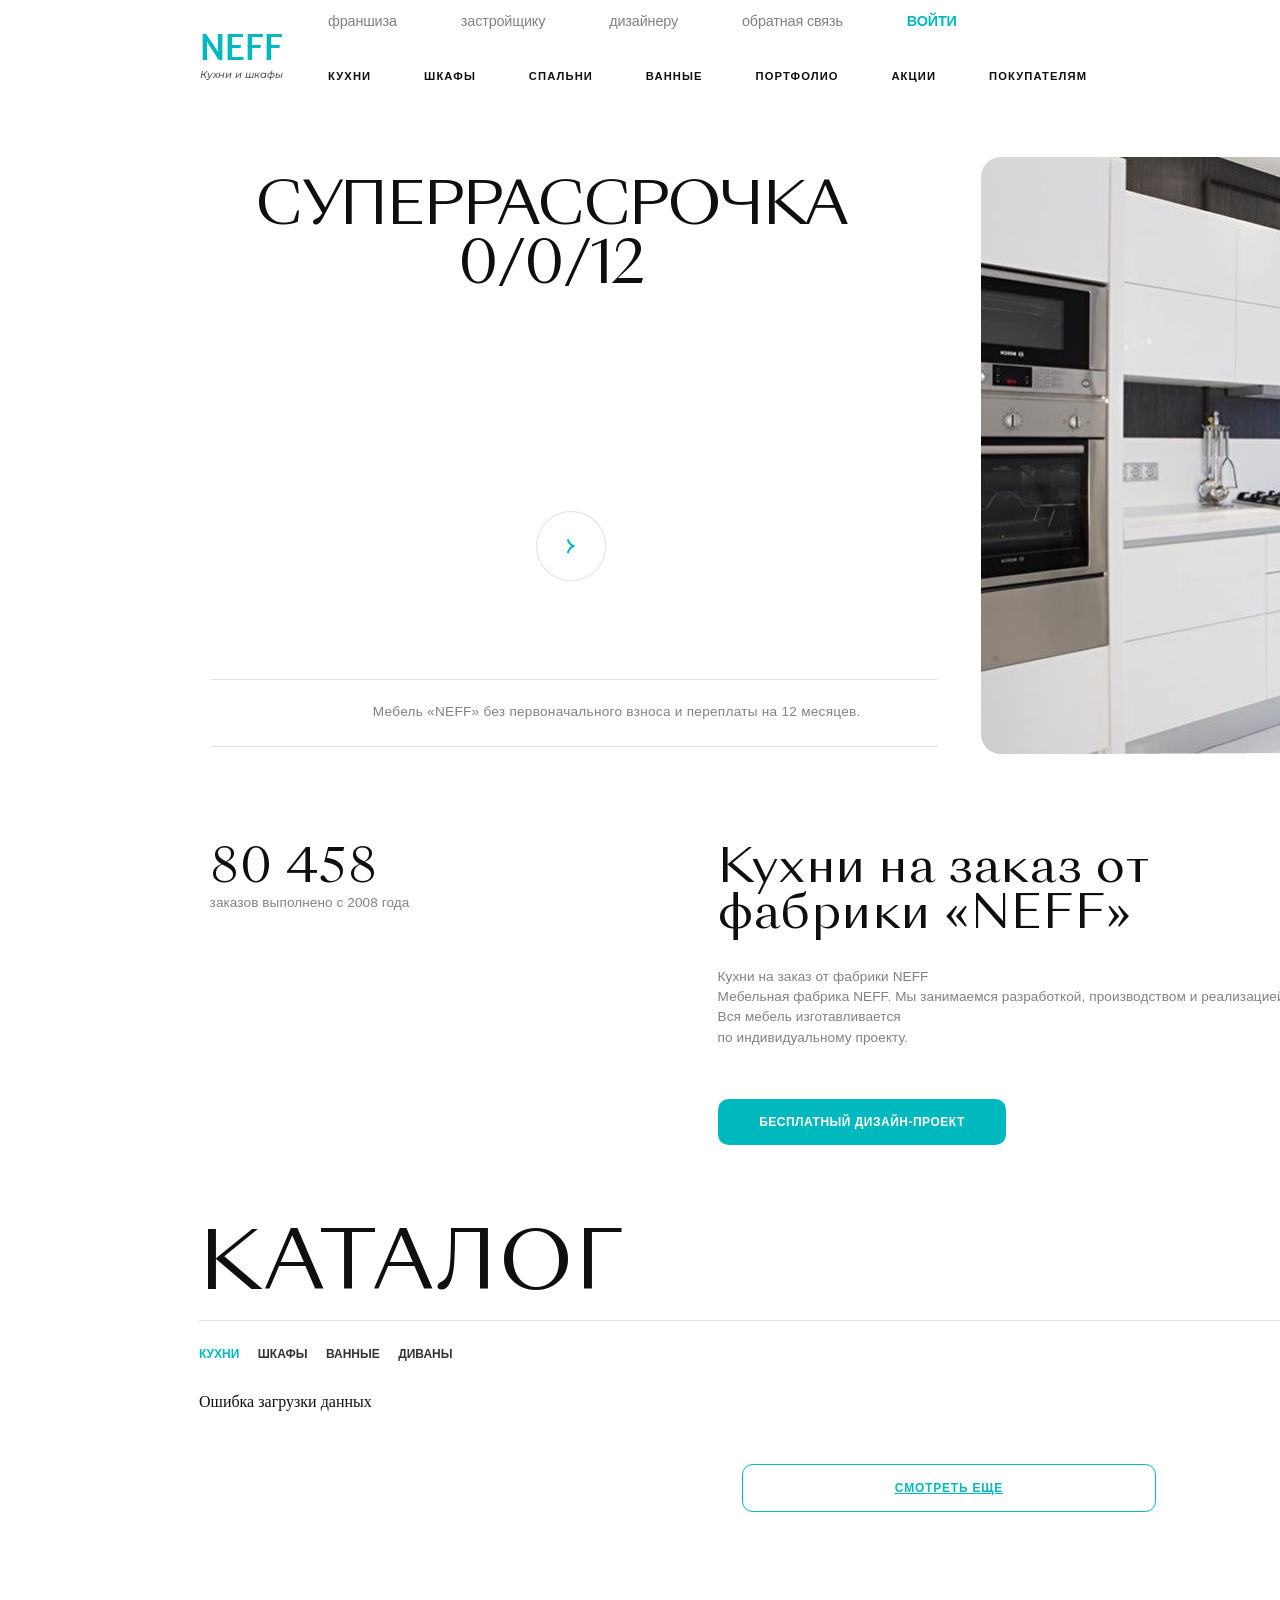
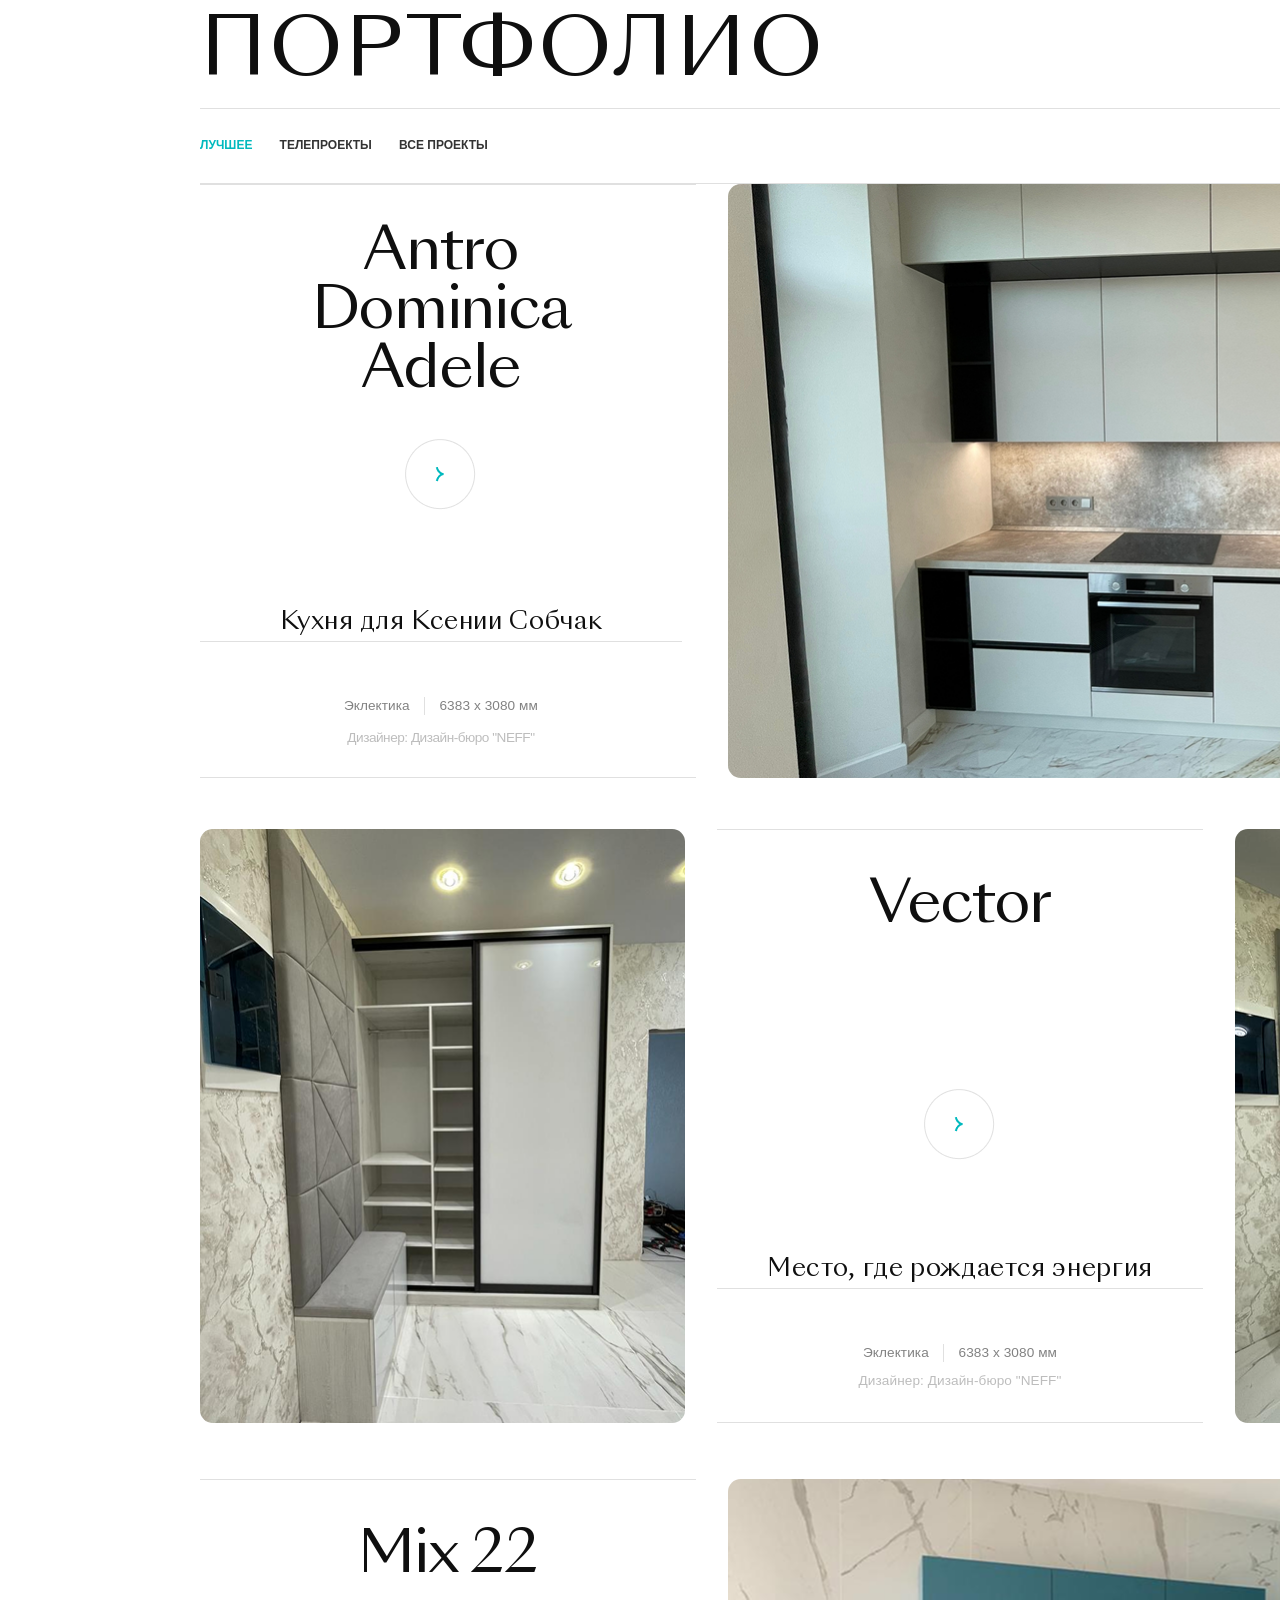
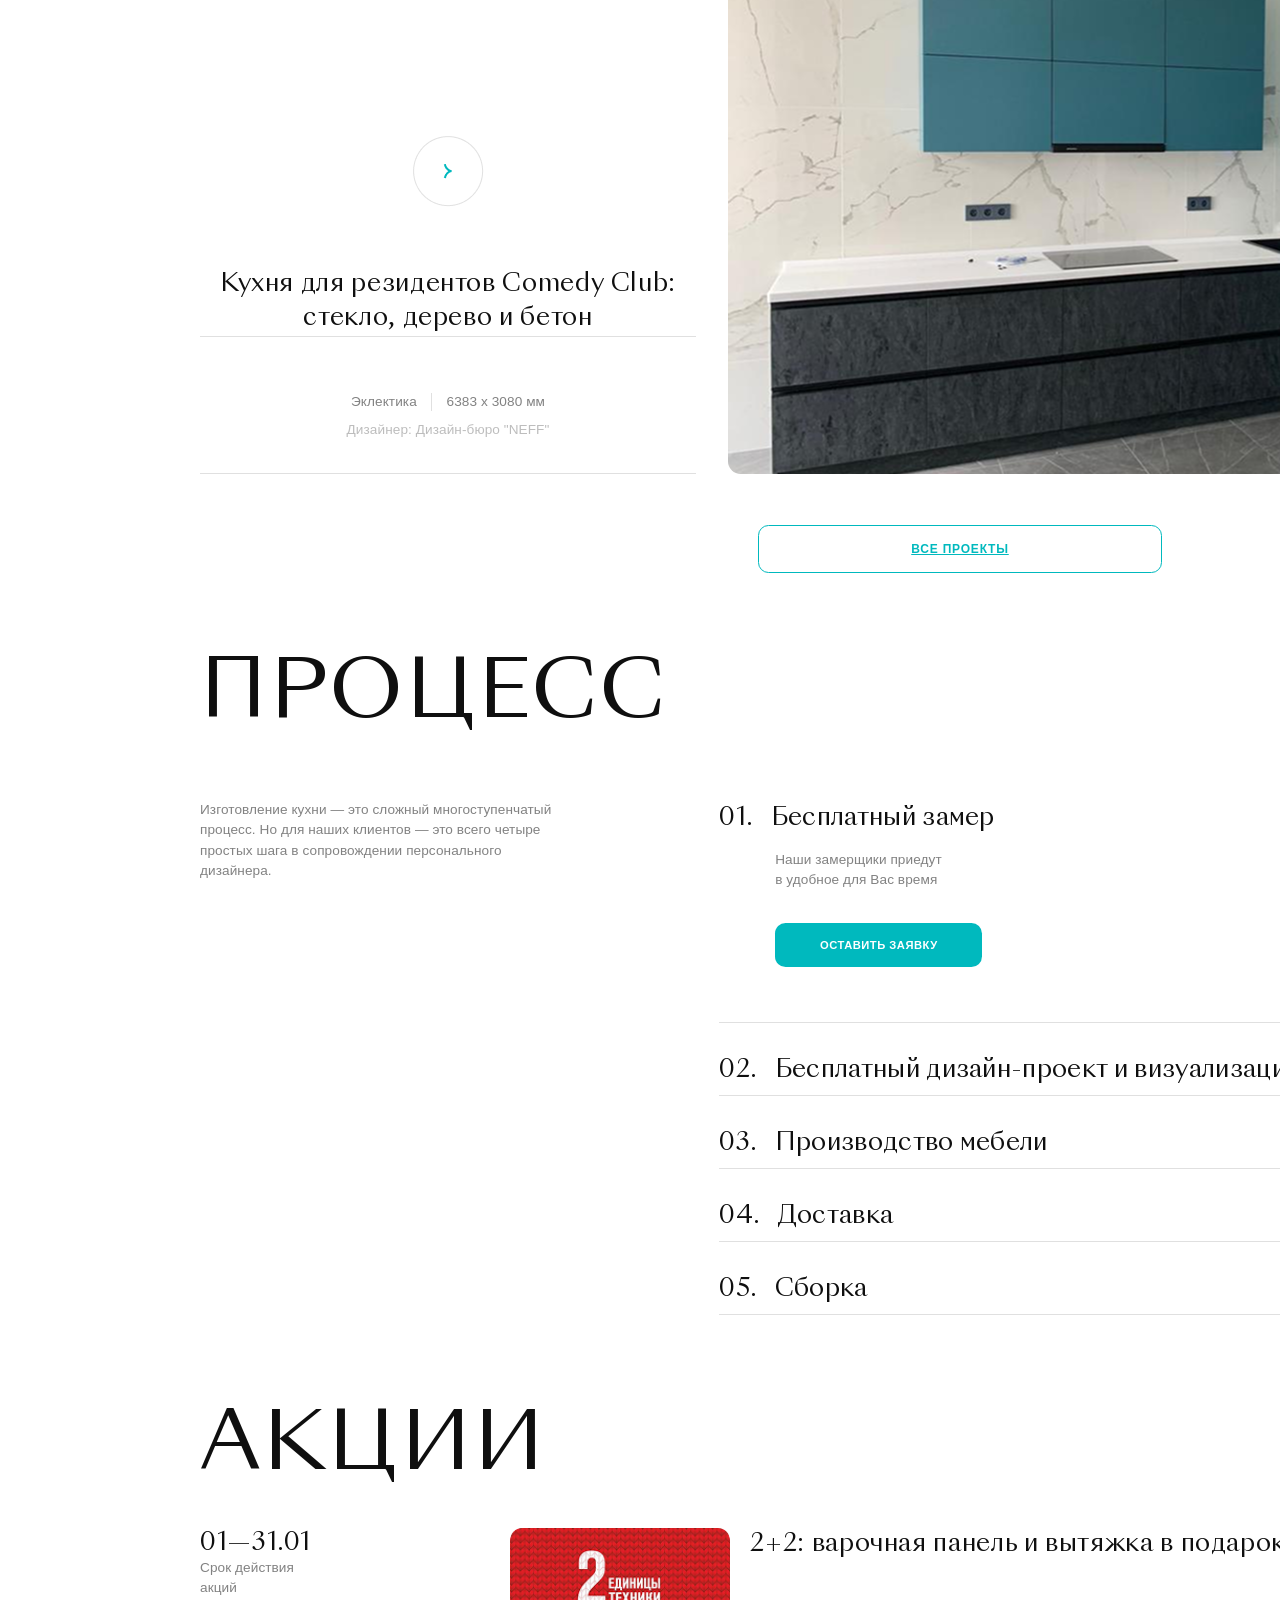
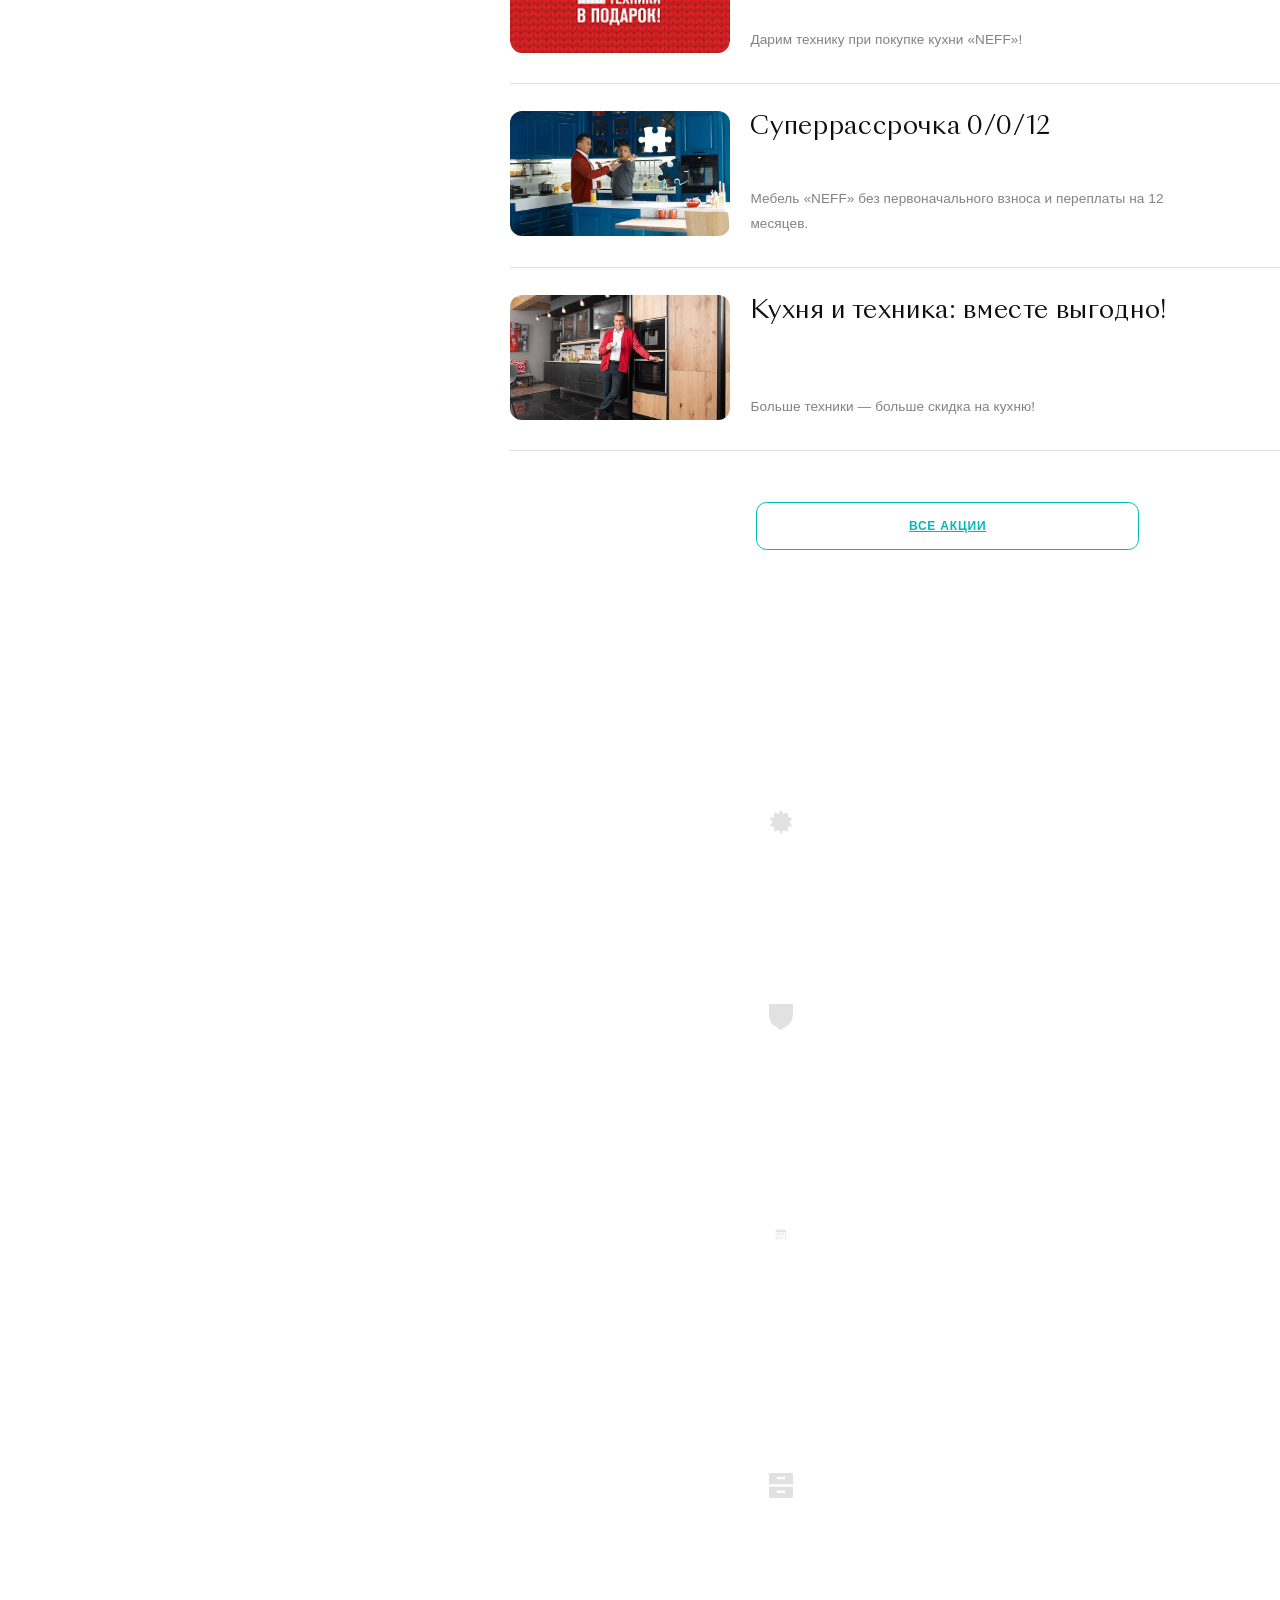
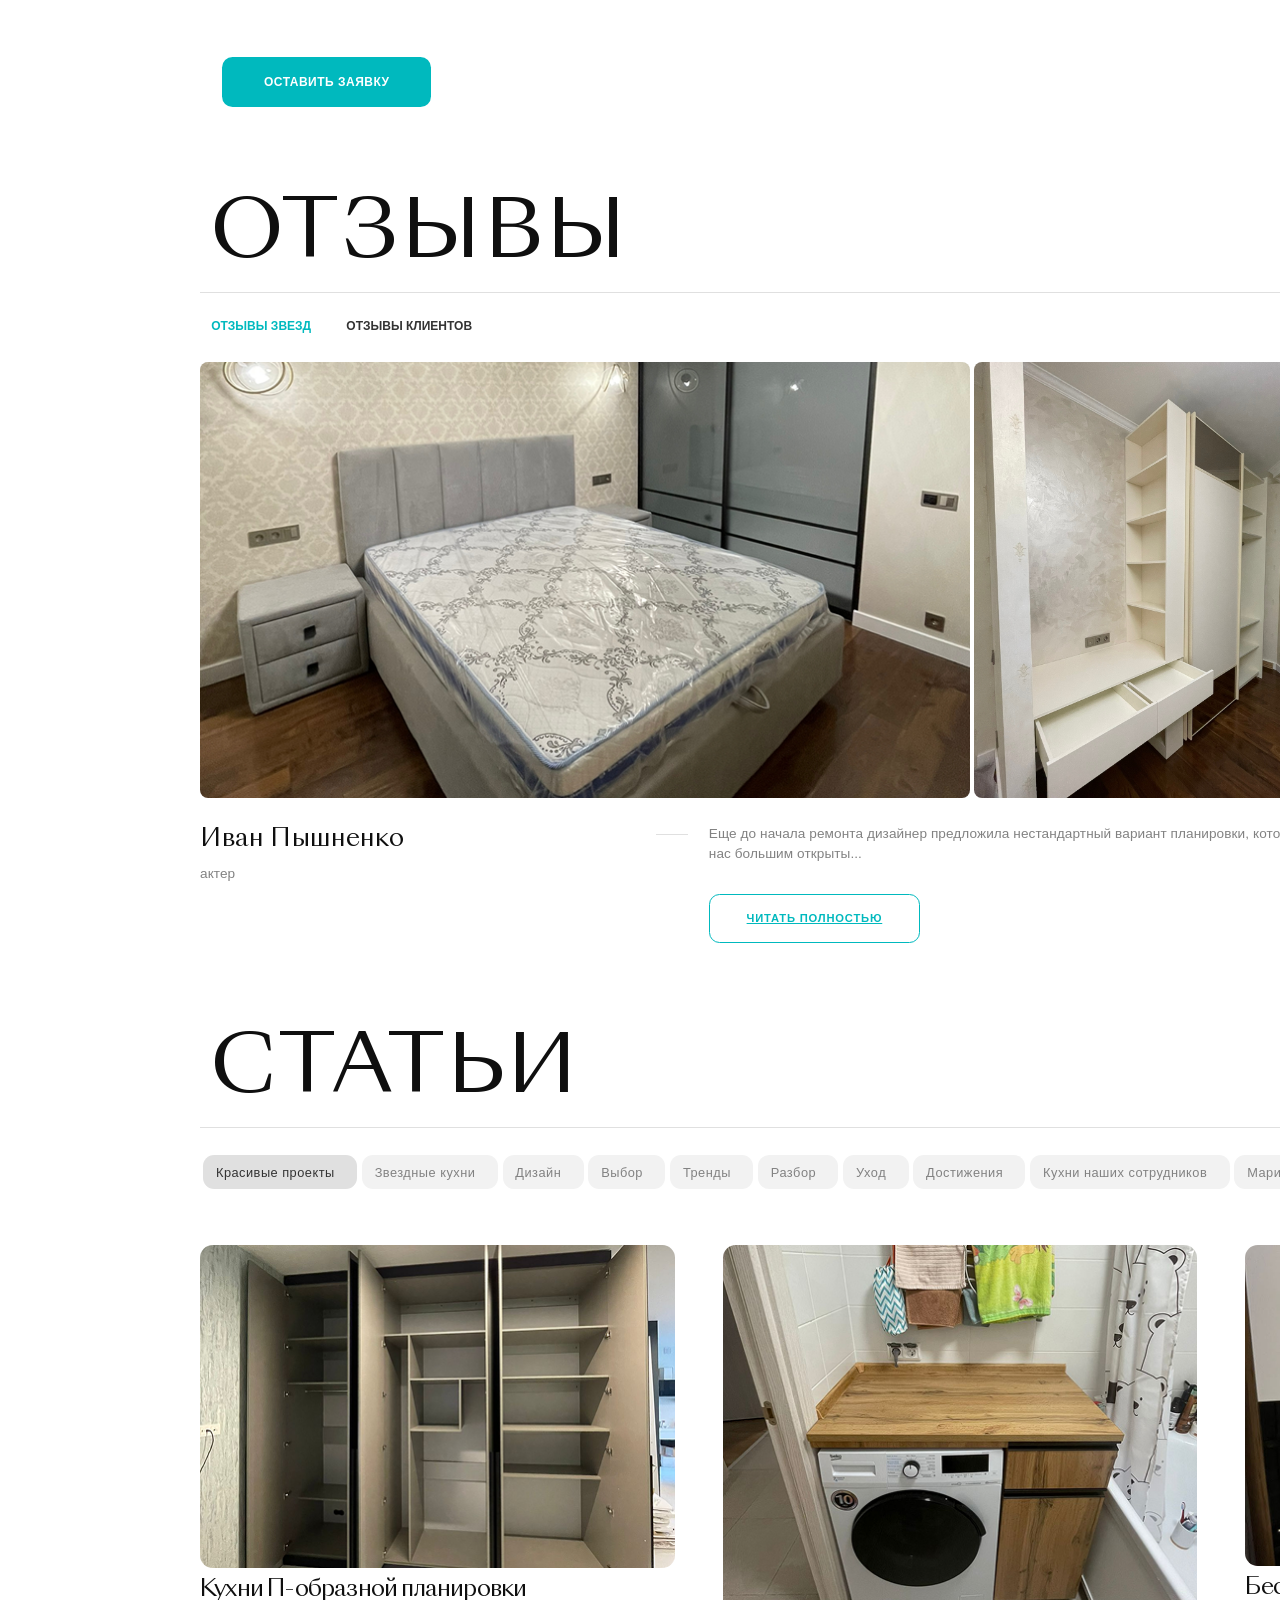
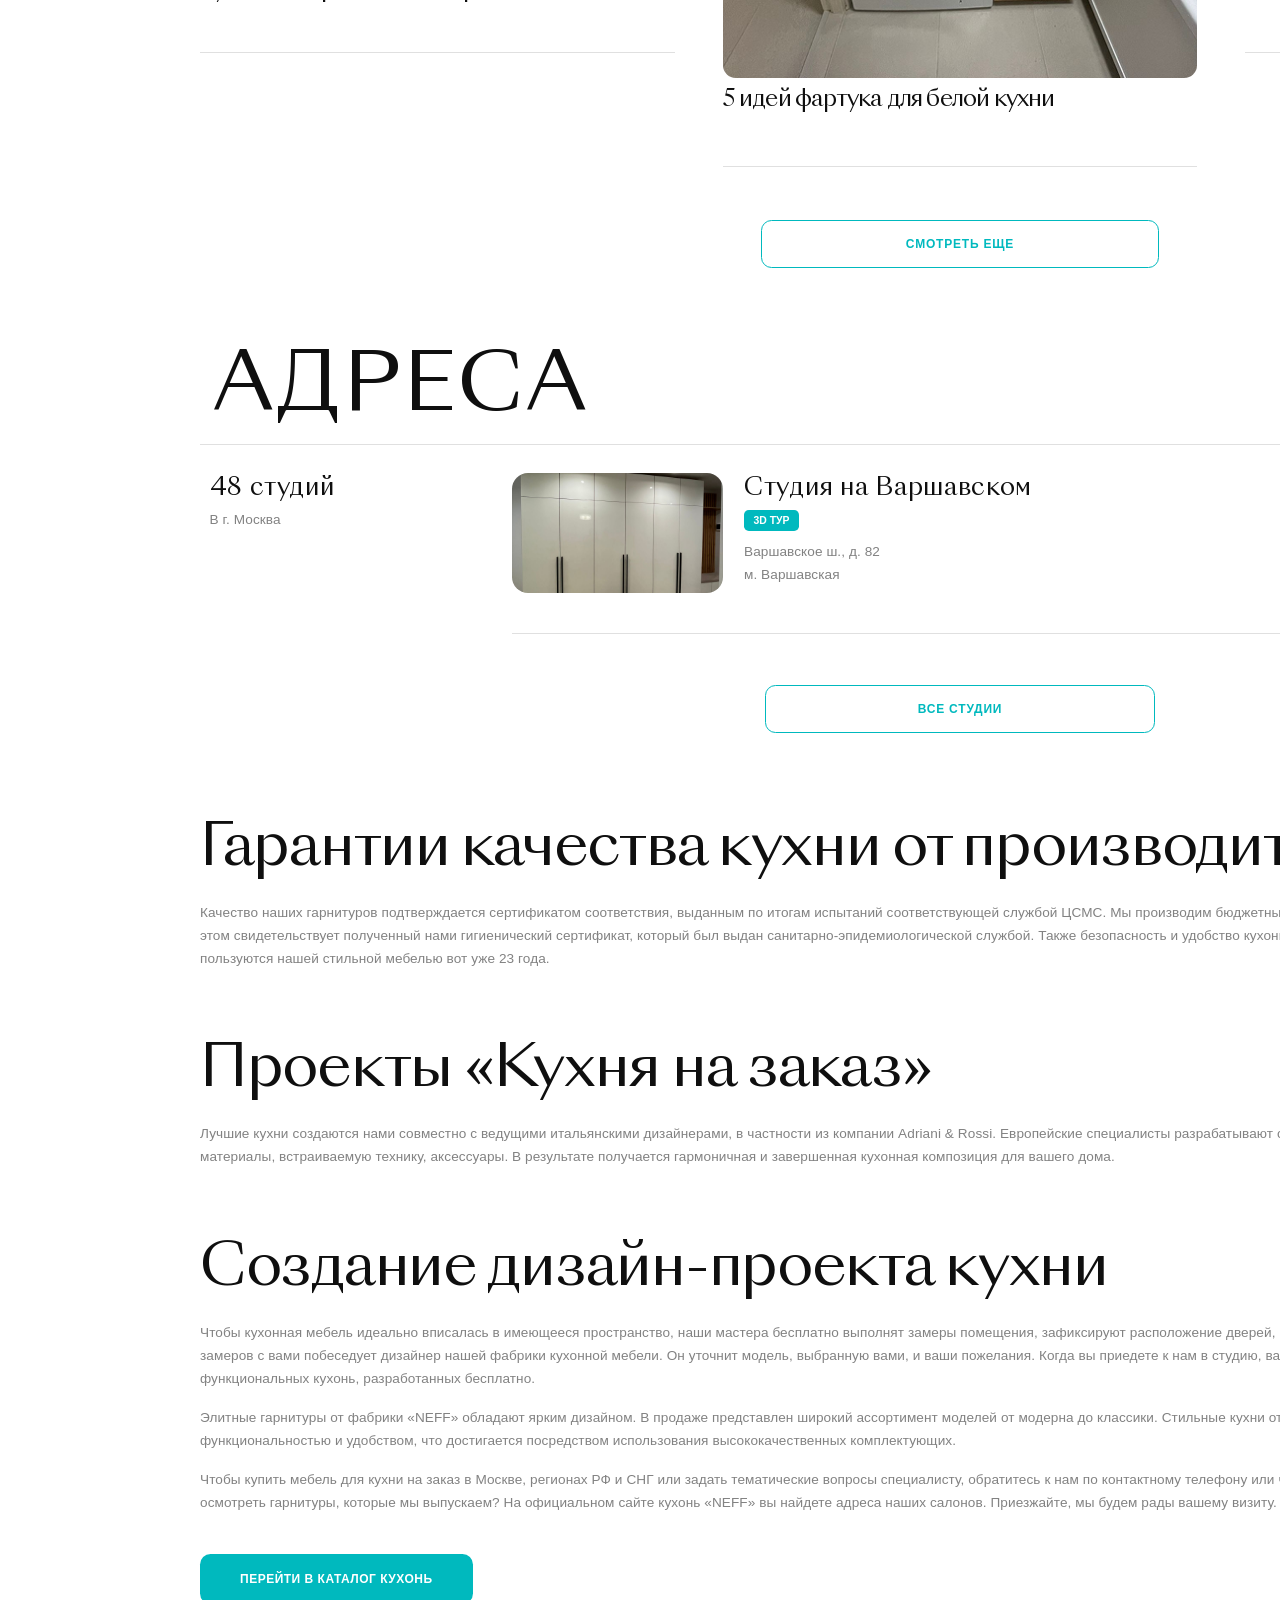
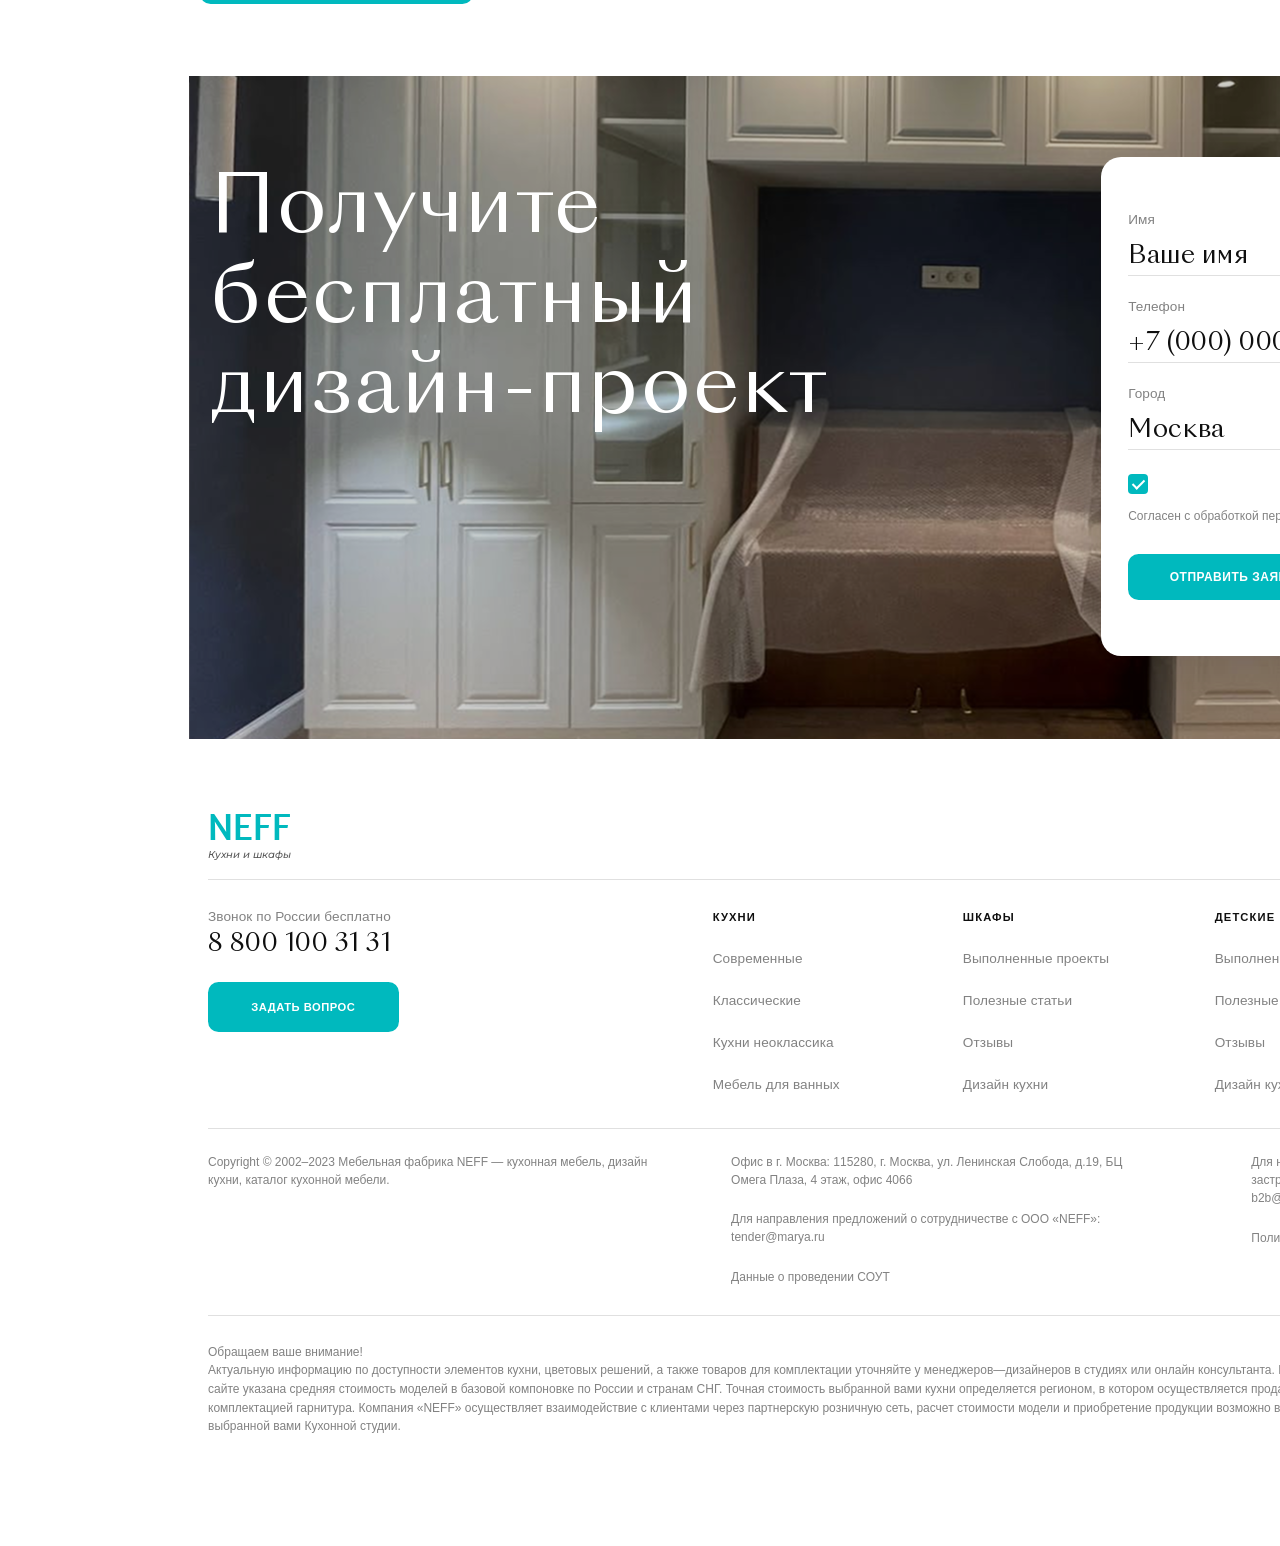
==== commit 99d00454: "feat: complete accessibility and localization features" ====
--- a/index.html
+++ b/index.html
@@ -53,18 +53,6 @@
                     <button class="btn-order" data-open-modal="modal-request" data-i18n="btn-order">ЗАКАЗАТЬ ПРОЕКТ</button>
                 </div>
 
-                <div class="settings-controls" style="display: flex; align-items: center; gap: 15px;">
-                        <div class="lang-switcher" style="margin-right: 5px;">
-                        <a href="#" class="lang-btn" data-lang="ru">RU</a> | 
-                        <a href="#" class="lang-btn" data-lang="en">EN</a>
-                    </div>
-                    
-                    <label class="theme-switch">
-                        <input type="checkbox" id="theme-checkbox">
-                        <span class="slider round"></span>
-                    </label>
-                    <button id="impaired-toggle" class="btn-impaired">АА</button>
-                </div>
 
                 <div class="burger-menu" id="burger-btn">
                     <span></span><span></span><span></span>
--- a/themes.css
+++ b/themes.css
@@ -21,16 +21,100 @@
 }
 
 body.visually-impaired {
-    --font-main: 24px;
     --bg-color: #000000;
+    --section-bg: #000000;
+    --card-bg: #000000;
     --text-color: #ffff00;
     --secondary-text: #ffff00;
-    --border-color: #ffffff;
+    --border-color: #ffff00;
     --accent-color: #ffff00;
+    --tab-bg: #111111;
+    letter-spacing: 0.12em;
+    word-spacing: 0.16em;
 }
 
-body.visually-impaired img {
+body.visually-impaired.vi-font-large {
+    --font-main: 20px;
+}
+
+body.visually-impaired.vi-font-xlarge {
+    --font-main: 24px;
+}
+
+body.visually-impaired.vi-scheme-black-white {
+    --bg-color: #000000;
+    --section-bg: #000000;
+    --card-bg: #000000;
+    --text-color: #ffffff;
+    --secondary-text: #ffffff;
+    --accent-color: #ffffff;
+    --border-color: #ffffff;
+}
+
+body.visually-impaired.vi-scheme-black-green {
+    --bg-color: #000000;
+    --section-bg: #000000;
+    --card-bg: #000000;
+    --text-color: #00ff00;
+    --secondary-text: #00ff00;
+    --accent-color: #00ff00;
+    --border-color: #00ff00;
+}
+
+body.visually-impaired.vi-scheme-white-black {
+    --bg-color: #ffffff;
+    --section-bg: #ffffff;
+    --card-bg: #ffffff;
+    --text-color: #000000;
+    --secondary-text: #000000;
+    --accent-color: #000000;
+    --border-color: #000000;
+}
+
+body.visually-impaired.vi-scheme-beige-brown {
+    --bg-color: #f3e5c8;
+    --section-bg: #f3e5c8;
+    --card-bg: #f3e5c8;
+    --text-color: #4b2e16;
+    --secondary-text: #4b2e16;
+    --accent-color: #4b2e16;
+    --border-color: #4b2e16;
+}
+
+body.visually-impaired.vi-scheme-blue-navy {
+    --bg-color: #ccecff;
+    --section-bg: #ccecff;
+    --card-bg: #ccecff;
+    --text-color: #001f54;
+    --secondary-text: #001f54;
+    --accent-color: #001f54;
+    --border-color: #001f54;
+}
+
+body.visually-impaired * {
+    line-height: 1.5 !important;
+    text-align: left !important;
+}
+
+body.visually-impaired p {
+    max-width: 80ch;
+    margin-bottom: 1.5em;
+}
+
+body.visually-impaired.vi-hide-images img {
+    display: none !important;
+}
+
+body.visually-impaired.vi-hide-images img[alt] + .image-alt-text {
+    display: inline-block;
+}
+
+.image-alt-text {
     display: none;
+    padding: 0.75rem;
+    border: 1px solid var(--border-color);
+    color: var(--text-color);
+    background: var(--card-bg);
 }
 
 body {
@@ -38,4 +122,4 @@
     color: var(--text-color);
     font-size: var(--font-main);
     transition: background 0.3s, color 0.3s;
-}+}
--- a/styles.css
+++ b/styles.css
@@ -7,6 +7,18 @@
 
 html {
     font-size: 16px; 
+}
+
+html.vi-font-normal {
+    font-size: 16px !important;
+}
+
+html.vi-font-large {
+    font-size: 20px !important;
+}
+
+html.vi-font-xlarge {
+    font-size: 24px !important;
 }
 
 * {
@@ -513,8 +525,10 @@
 }
 
 .about-wrapper {
-    display: flex;
-    justify-content: space-between;
+    display: grid;
+    grid-template-columns: 463px 992px;
+    column-gap: 45px;
+    justify-content: start;
     align-items: flex-start;
 }
 
@@ -523,7 +537,7 @@
 }
 
 .about-right {
-    padding-right: 24.5rem;
+    padding-right: 0;
 }
 
 .about-heading {
@@ -1877,3 +1891,223 @@
     display: none;
 }
 
+.burger-menu {
+    display: flex;
+    width: 38px;
+    height: 34px;
+    flex-direction: column;
+    justify-content: center;
+    gap: 6px;
+    border: 0;
+    background: transparent;
+    cursor: pointer;
+    flex-shrink: 0;
+}
+
+.burger-menu span {
+    display: block;
+    width: 30px;
+    height: 2px;
+    background: var(--text-color);
+    transition: transform 0.3s ease, opacity 0.3s ease;
+}
+
+.mobile-overlay {
+    position: fixed;
+    inset: 0;
+    z-index: 1000;
+    display: flex;
+    justify-content: flex-end;
+    background: rgba(0, 0, 0, 0.45);
+    visibility: hidden;
+    opacity: 0;
+    transition: opacity 0.3s ease, visibility 0.3s ease;
+}
+
+.mobile-overlay.is-open {
+    visibility: visible;
+    opacity: 1;
+}
+
+.mobile-menu-content {
+    width: min(420px, 100%);
+    height: 100%;
+    overflow-y: auto;
+    padding: 28px;
+    background: var(--bg-color);
+    color: var(--text-color);
+    box-shadow: -12px 0 32px rgba(0, 0, 0, 0.2);
+}
+
+.mobile-menu-header {
+    display: flex;
+    align-items: flex-start;
+    justify-content: space-between;
+    gap: 24px;
+    margin-bottom: 28px;
+}
+
+.close-menu {
+    border: 0;
+    background: transparent;
+    color: var(--text-color);
+    font-size: 2rem;
+    line-height: 1;
+    cursor: pointer;
+}
+
+.mobile-nav {
+    display: flex;
+    flex-direction: column;
+    gap: 14px;
+    margin-bottom: 28px;
+}
+
+.mobile-nav a {
+    width: fit-content;
+}
+
+.menu-settings {
+    display: flex;
+    flex-direction: column;
+    gap: 18px;
+    padding-top: 22px;
+    border-top: 1px solid var(--border-color);
+}
+
+.menu-settings__group {
+    display: flex;
+    flex-direction: column;
+    gap: 10px;
+}
+
+.menu-settings__title {
+    font-family: "Segoe UI", sans-serif;
+    font-size: 0.85rem;
+    font-weight: 700;
+    color: var(--text-color);
+    text-transform: uppercase;
+}
+
+.menu-settings__row {
+    display: flex;
+    flex-wrap: wrap;
+    gap: 8px;
+}
+
+.menu-settings__btn,
+.menu-settings__select,
+.menu-settings__reset {
+    min-height: 38px;
+    border: 1px solid var(--border-color);
+    border-radius: 4px;
+    background: var(--card-bg);
+    color: var(--text-color);
+    font-family: "Segoe UI", sans-serif;
+    font-size: 0.9rem;
+    cursor: pointer;
+}
+
+.menu-settings__btn {
+    padding: 0 14px;
+}
+
+.menu-settings__btn--wide,
+.menu-settings__reset {
+    width: 100%;
+}
+
+.menu-settings__btn.is-active {
+    border-color: var(--accent-color);
+    background: var(--accent-color);
+    color: var(--bg-color);
+}
+
+.menu-settings__select {
+    width: 100%;
+    padding: 0 12px;
+}
+
+.menu-settings__check {
+    display: flex;
+    align-items: center;
+    gap: 10px;
+    color: var(--text-color);
+    font-family: "Segoe UI", sans-serif;
+    font-size: 0.95rem;
+}
+
+.menu-settings__reset {
+    padding: 0 16px;
+    text-transform: uppercase;
+}
+
+html[lang="en"] .font-nav-top {
+    font-size: 0.82rem;
+    letter-spacing: 0;
+}
+
+html[lang="en"] .font-nav-bottom,
+html[lang="en"] .font-tab,
+html[lang="en"] .btn-order,
+html[lang="en"] .font-link-blue {
+    letter-spacing: 0.025rem;
+}
+
+html[lang="en"] .header__nav-bottom {
+    gap: 1.55rem;
+}
+
+html[lang="en"] .btn-order {
+    padding-left: 1.75rem;
+    padding-right: 1.75rem;
+}
+
+html[lang="en"] .about-heading {
+    max-width: 31.6rem;
+    font-size: 2.65rem;
+    line-height: 1.05;
+}
+
+html[lang="en"] .about-right .secondary-section-subtitle {
+    max-width: 41.3rem;
+}
+
+html[lang="en"] .catalog__header,
+html[lang="en"] .articles-header,
+html[lang="en"] .reviews-header {
+    min-width: 0;
+}
+
+html[lang="en"] .articles-nav a,
+html[lang="en"] .articles-dark-nav a,
+html[lang="en"] .article-tab,
+html[lang="en"] .filter-pill,
+html[lang="en"] .reviews-tabs .font-tab {
+    white-space: normal;
+    line-height: 1.15;
+}
+
+html[lang="en"] .portfolio-item-title,
+html[lang="en"] .font-card-title {
+    line-height: 1.15;
+}
+
+html[lang="en"] .footer__nav-cols {
+    gap: 3.2rem;
+}
+
+html[lang="en"] .footer__info-left,
+html[lang="en"] .footer__info-middle,
+html[lang="en"] .footer__info-right,
+html[lang="en"] .footer__warning {
+    overflow-wrap: anywhere;
+}
+
+html[lang="en"] .agreement-text,
+html[lang="en"] .form-agreement p,
+html[lang="en"] .design-form__agreement p {
+    max-width: 100%;
+    overflow-wrap: anywhere;
+}
+
--- a/main-tablet.css
+++ b/main-tablet.css
@@ -1,73 +1,242 @@
-@media (min-width: 769px) and (max-width: 1024px) {
+@media (min-width: 768px) and (max-width: 1024px) {
+    html {
+        font-size: 16px;
+    }
+
     body {
         min-width: 0;
+        width: 100%;
         overflow-x: hidden;
+        background: var(--bg-color);
+    }
+
+    main {
+        overflow: hidden;
     }
 
     .container {
-        max-width: 768px;
+        width: 100%;
+        max-width: 944px;
+        min-width: 0;
         padding: 0 30px;
+        margin: 0 auto;
+    }
+
+    .font-heading-huge {
+        font-size: 4rem;
+        line-height: 1;
+        letter-spacing: 0.08rem;
+    }
+
+    .section-title,
+    .font-heading-secondary {
+        font-size: 3rem;
+        line-height: 3.25rem;
+        letter-spacing: 0;
+    }
+
+    .font-portfolio-desc,
+    .font-card-title {
+        font-size: 1.25rem;
+        line-height: 1.35;
+        letter-spacing: 0.01rem;
+    }
+
+    .secondary-section-subtitle,
+    .section-subtitle {
+        font-size: 0.9rem;
+        line-height: 1.45;
     }
 
     .desktop-only,
-    .header .settings-controls,
     .header__nav,
-    .header__contacts {
-        display: none;
+    .header__contacts,
+    .header .settings-controls {
+        display: none !important;
     }
 
     .header {
-        height: 64px;
+        height: 76px;
+        z-index: 20;
+        background: var(--bg-color);
     }
 
     .header__container {
+        height: 76px;
+        display: flex;
         align-items: center;
         justify-content: space-between;
-        height: 64px;
+        padding: 10px 30px;
+    }
+
+    .header__logo {
+        min-width: 90px;
+        padding: 0;
+    }
+
+    .font-logo-neff {
+        font-size: 2.4rem;
+        line-height: 2rem;
+    }
+
+    .font-logo-subtitle {
+        margin-top: 4px;
+        font-size: 0.62rem;
+        line-height: 0.75rem;
     }
 
     .burger-menu {
         display: flex;
         width: 42px;
-        height: 36px;
-        padding: 8px 4px;
+        height: 34px;
+        padding: 7px 4px;
         flex-direction: column;
         justify-content: space-between;
+        cursor: pointer;
     }
 
     .burger-menu span {
+        display: block;
         width: 34px;
-        height: 3px;
+        height: 2px;
+        border-radius: 2px;
         background: #585858;
-        border-radius: 2px;
+    }
+
+    .mobile-overlay {
+        position: fixed;
+        inset: 0;
+        z-index: 1000;
+        display: block;
+        visibility: hidden;
+        opacity: 0;
+        overflow-y: auto;
+        background: rgba(0, 0, 0, 0.45);
+        transition: opacity 0.2s ease, visibility 0.2s ease;
+    }
+
+    .mobile-overlay.is-open {
+        visibility: visible;
+        opacity: 1;
+    }
+
+    .mobile-menu-content {
+        width: min(460px, calc(100% - 60px));
+        margin: 30px auto;
+        padding: 24px 24px 34px;
+        border-radius: 16px;
+        background: var(--bg-color);
+    }
+
+    .mobile-menu-header {
+        display: flex;
+        align-items: flex-start;
+        justify-content: space-between;
+        padding-bottom: 20px;
+        margin-bottom: 24px;
+        border-bottom: 1px solid #e1e1e1;
+    }
+
+    .close-menu {
+        color: #757575;
+        font-size: 42px;
+        line-height: 34px;
+        cursor: pointer;
+    }
+
+    .mobile-btn {
+        width: 100%;
+        margin-bottom: 26px;
+    }
+
+    .mobile-nav {
+        display: flex;
+        flex-direction: column;
+        gap: 17px;
+    }
+
+    .mobile-nav a {
+        font-size: 1.25rem;
+        line-height: 1.35;
+        color: var(--text-color);
+        text-decoration: none;
+    }
+
+    .btn-order,
+    .btn-outline-cyan {
+        min-width: 0;
+        border-radius: 0.65625rem;
+        text-align: center;
+        text-decoration: none;
     }
 
     .promo {
-        padding-top: 36px;
-    }
-
-    .promo__container,
-    .about-wrapper,
-    .process-container,
-    .promos-body,
-    .reviews-footer,
-    .addresses-body {
-        display: block;
+        padding-top: 18px;
+    }
+
+    .promo__container {
+        display: flex;
+        flex-direction: column;
+        gap: 0;
     }
 
     .promo__slider {
-        margin: 0 0 32px;
-    }
-
-    .slider-container,
-    .slide img {
+        order: -1;
+        width: 100%;
+        margin: 0;
+        position: relative;
+    }
+
+    .slider-container {
+        width: 100%;
         height: 360px;
         border-radius: 18px;
+        overflow: hidden;
+    }
+
+    .slide {
+        display: none;
+    }
+
+    .slide.active,
+    .slide:first-child {
+        display: block;
+    }
+
+    .slide img {
+        width: 100%;
+        height: 360px;
+        display: block;
+        object-fit: cover;
+    }
+
+    .slider-prev,
+    .slider-next {
+        width: 54px;
+        height: 54px;
+    }
+
+    .slider-prev {
+        left: 18px;
+    }
+
+    .slider-next {
+        right: 18px;
     }
 
     .promo__content {
-        padding-left: 0;
+        width: 100%;
+        padding: 0;
+        align-items: flex-start;
         text-align: left;
+    }
+
+    .promo__content .section-title {
+        max-width: 520px;
+        margin: 45px 0 22px;
+        text-transform: uppercase;
+        letter-spacing: -0.02rem;
+        line-height: 1.2;
     }
 
     .promo__action {
@@ -76,59 +245,806 @@
 
     .promo__description {
         width: 100%;
-        margin-left: 0;
+        margin: 0;
+        padding: 18px 0 20px;
+        border-top: 1px solid #e1e1e1;
+        border-bottom: 1px solid #e1e1e1;
     }
 
     .promo__footer-text {
+        max-width: 560px;
+        padding: 0;
+        color: #757575;
+        text-align: left;
+    }
+
+    .about-section {
+        padding: 70px 0 0;
+    }
+
+    .about-wrapper {
+        display: grid;
+        grid-template-columns: minmax(180px, 0.9fr) minmax(0, 1.6fr);
+        gap: 56px;
+        align-items: flex-start;
+    }
+
+    .about-left,
+    .about-right {
+        margin: 0;
+        padding: 0;
+    }
+
+    .about-heading {
+        margin-bottom: 22px;
+        margin-top: -10px;
+    }
+
+    .about-right .secondary-section-subtitle {
+        max-width: 540px;
+    }
+
+    .about-btn {
+        margin-top: 15px;
+        padding: 1rem 2.4rem;
+    }
+
+    .catalog-section,
+    .process-section,
+    .promos-section,
+    .reviews-section,
+    .articles-section,
+    .addresses-section,
+    .seo-section {
+        padding: 80px 0 0;
+    }
+
+
+    .catalog__header,
+    .portfolio__header-line,
+    .reviews-header,
+    .articles-header,
+    .addresses-header {
+        height: auto;
+        margin: 0;
+        padding: 0 0 18px;
+        border-bottom: 1px solid #e1e1e1;
+    }
+
+    .catalog__arrows {
+        display: none;
+    }
+
+    .catalog__tabs-wrapper,
+    .portfolio__tabs-line,
+    .articles-nav-wrapper {
+        width: 100%;
+        overflow-x: auto;
+        scrollbar-width: none;
+    }
+
+    .catalog__tabs-wrapper::-webkit-scrollbar,
+    .portfolio__tabs-line::-webkit-scrollbar,
+    .articles-nav-wrapper::-webkit-scrollbar {
+        display: none;
+    }
+
+    .catalog__tabs-wrapper {
+        padding: 26px 0 40px;
+    }
+
+    .catalog__tabs,
+    .portfolio__tabs,
+    .portfolio__tabs-left {
+        display: flex;
+        align-items: center;
+        gap: 28px;
+        width: max-content;
+    }
+
+    .portfolio__tabs {
+        justify-content: flex-start;
+    }
+
+    .portfolio-cta {
+        margin-left: 14px;
+    }
+
+    .catalog__grid {
+        display: grid;
+        grid-template-columns: repeat(3, minmax(0, 1fr));
+        gap: 22px;
+    }
+
+    .catalog-card:nth-child(n + 4) {
+        display: none;
+    }
+
+    .catalog-card__img {
+        width: 100%;
+        height: 190px;
+        aspect-ratio: auto;
+        margin-bottom: 20px;
+        border-radius: 14px;
+        object-fit: cover;
+    }
+
+    .catalog-card__info {
+        min-height: 84px;
+        gap: 12px;
+        padding-bottom: 12px;
+        border-bottom: 1px solid #e1e1e1;
+    }
+
+    .catalog__action,
+    .portfolio__footer,
+    .promos-action,
+    .articles-action,
+    .addresses-footer {
+        display: flex;
+        justify-content: center;
+        margin-top: 36px;
+        padding: 0;
+    }
+
+    .catalog__action .btn-outline-cyan {
+        width: 330px;
         padding-left: 0;
+        padding-right: 0;
+    }
+
+    .portfolio-section {
+        padding-top: 120px;
+    }
+
+    .portfolio__tabs-line {
+        padding: 24px 0 50px;
+        border-bottom: none;
+    }
+
+    .portfolio-section .container {
+        display: grid;
+        grid-template-columns: repeat(2, minmax(0, 1fr));
+        column-gap: 15px;
+    }
+
+    .portfolio__header-line,
+    .portfolio__tabs-line,
+    .portfolio-item-1,
+    .portfolio__footer {
+        grid-column: 1 / -1;
+    }
+
+    .portfolio__footer {
+        order: 10;
     }
 
     .portfolio-item-1,
     .portfolio-item-2,
     .portfolio-item-3 {
         display: grid;
-        grid-template-columns: 1fr 1fr;
-        gap: 28px;
+        grid-template-columns: repeat(2, minmax(0, 1fr));
+        gap: 15px;
+        margin: 0 0 43px;
+    }
+
+    .item-1-text-wrap,
+    .item-2-text-wrap,
+    .item-3-text-wrap {
+        display: contents;
+        width: 100%;
+        padding: 0;
+        text-align: left;
+        border: none;
+    }
+
+    .portfolio-item-2,
+    .portfolio-item-3 {
+        display: contents;
+    }
+
+    .item-2-text-wrap,
+    .item-3-text-wrap {
+        display: block;
     }
 
     .item-1-photo-wrap,
+    .item-2-photo-left,
     .item-2-photo-right,
     .item-3-photo-wrap {
         width: 100%;
-        height: 300px;
+        height: 265px;
+        border-radius: 14px;
+    }
+
+    .item-1-photo-wrap,
+    .item-3-photo-wrap {
+        grid-column: span 2;
+        height: 360px;
+    }
+
+    .item-2-photo-left,
+    .item-2-photo-right {
+        display: block;
+        grid-column: auto;
+        height: 265px;
+    }
+
+    .item-2-photo-left {
+        grid-column: 1;
+        order: 1;
+    }
+
+    .item-2-photo-right {
+        grid-column: 2;
+        order: 2;
+    }
+
+    .item-3-photo-wrap {
+        display: block;
+        grid-column: 1 / -1;
+        height: 360px;
+        margin-top: 20px;
+        order: 5;
     }
 
     .item-1-main-img,
     .item-2-main-img,
     .item-3-main-img {
-        height: 300px;
+        width: 100%;
+        height: 100%;
         object-fit: cover;
     }
 
+    .item-1-text-wrap .section-title,
+    .item-2-text-wrap .section-title,
+    .item-3-text-wrap .section-title {
+        grid-column: span 2;
+        margin: 0 !important;
+        font-size: 1.75rem;
+        line-height: 2rem;
+    }
+
+    .item-1-text-wrap .section-title {
+        line-height: 2.35rem;
+        margin-bottom: 6px !important;
+    }
+
+    .item-2-text-wrap .section-title,
+    .item-3-text-wrap .section-title {
+        grid-column: auto;
+        margin-top: 8px !important;
+    }
+
+    .item-2-text-wrap {
+        grid-column: 1;
+        order: 3;
+        margin-top: 14px;
+    }
+
+    .item-3-text-wrap {
+        grid-column: 2;
+        order: 4;
+        margin-top: 14px;
+    }
+
+    .portfolio-card__arrow {
+        display: none;
+    }
+
+    .portfolio-item-1 .font-portfolio-desc,
+    .portfolio-item-2 .font-portfolio-desc,
+    .portfolio-item-3 .font-portfolio-desc {
+        grid-column: span 2;
+        max-width: 520px;
+        margin: -8px 0 0;
+    }
+
+    .portfolio-item-1 .font-portfolio-desc {
+        margin-top: 4px;
+    }
+
+    .portfolio-item-2 .font-portfolio-desc {
+        margin-top: 12px;
+    }
+
+    .portfolio-item-2 .font-portfolio-desc,
+    .portfolio-item-3 .font-portfolio-desc,
+    .portfolio-item-2 .portfolio-meta-wrapper,
+    .portfolio-item-3 .portfolio-meta-wrapper {
+        grid-column: auto;
+    }
+
+    .portfolio-item-3 .font-portfolio-desc {
+        margin-top: 12px;
+    }
+
+    .portfolio-item-2 .portfolio-meta-wrapper,
+    .portfolio-item-3 .portfolio-meta-wrapper {
+        margin-top: 16px;
+    }
+
+    .portfolio-meta-wrapper {
+        grid-column: span 2;
+        align-items: flex-start;
+        gap: 8px;
+        padding-top: 0;
+        border-top: none;
+    }
+
+    .portfolio-meta-wrapper .secondary-section-subtitle[style] {
+        margin-top: 0 !important;
+        letter-spacing: 0 !important;
+    }
+
+    .like-badge {
+        top: 18px;
+        right: 18px;
+        width: 64px;
+    }
+
+    .process-container {
+        display: block;
+    }
+
+    .process-intro,
+    .process-accordion {
+        width: 100%;
+        margin: 0;
+    }
+
+    .process-intro .font-heading-huge {
+        margin-bottom: 26px !important;
+        padding-bottom: 18px;
+        border-bottom: 1px solid #e1e1e1;
+    }
+
+    .process-intro-desc {
+        max-width: 560px;
+        margin: 0 0 44px;
+    }
+
+    .process-intro-desc p {
+        width: 100% !important;
+    }
+
+    .process-step {
+        padding: 28px 0 32px;
+        border-bottom: 1px solid #e1e1e1;
+    }
+
+    .process-step:first-child {
+        padding-top: 0;
+    }
+
+    .step-header {
+        height: auto;
+        align-items: flex-start;
+        gap: 18px;
+    }
+
+    .process-section .font-portfolio-desc {
+        width: auto;
+        max-width: 650px;
+        margin-bottom: 0 !important;
+        line-height: 1.35;
+    }
+
+    .process-step:nth-child(5) .step-num {
+        font-size: inherit;
+    }
+
+    .process-step:nth-child(5) .step-num::after {
+        content: none;
+    }
+
+    .step-toggle-icon {
+        width: 24px;
+        height: 24px;
+        margin-left: auto;
+        margin-top: 4px;
+        flex: 0 0 24px;
+    }
+
+    .step-body {
+        padding-left: 46px;
+    }
+
+    .step-body p {
+        max-width: 360px;
+        margin: 20px 0 24px;
+    }
+
+    .process-step.is-active .step-body {
+        margin-bottom: 0;
+    }
+
+    .promos-section {
+        padding-bottom: 72px;
+    }
+
+    .promos-header {
+        margin: 0 0 30px;
+    }
+
+    .promos-body {
+        display: block;
+    }
+
+    .promos-sidebar,
+    .promos-main {
+        width: 100%;
+        margin: 0;
+    }
+
+    .promos-date-block {
+        margin-bottom: 32px;
+    }
+
+    .promos-date-block .secondary-section-subtitle[style] {
+        width: auto !important;
+        margin-top: 0 !important;
+    }
+
+    .promo-item {
+        display: grid;
+        grid-template-columns: 260px minmax(0, 1fr);
+        gap: 24px;
+        align-items: start;
+        padding: 28px 0;
+        border-bottom: 1px solid #e1e1e1;
+    }
+
+    .promo-item:first-child {
+        padding-top: 0;
+    }
+
+    .promo-image {
+        width: 260px;
+        height: 150px;
+        border-radius: 14px;
+    }
+
+    .promo-details {
+        width: 100%;
+        height: 150px;
+        padding: 0;
+    }
+
+    .promo-details h3,
+    .promo-details p {
+        width: 100%;
+    }
+
+    .promo-btn-side {
+        display: none;
+    }
+
     .why-neff {
-        background-size: 708px 360px;
+        margin: 0;
+        background-attachment: scroll;
+        background-size: cover;
+        background-position: center;
+    }
+
+    .why-neff__container {
+        display: grid;
+        grid-template-columns: minmax(0, 0.9fr) minmax(0, 1.1fr);
+        gap: 36px;
+        min-height: 620px;
     }
 
     .why-neff__main {
-        height: 480px;
-        padding-top: 390px;
+        width: 100%;
+        min-height: 620px;
+        padding: 70px 0 0;
     }
 
     .why-neff__title {
-        width: 708px;
+        color: #fff;
+        font-size: 3rem;
+        line-height: 3.25rem;
+    }
+
+    .why-neff__btn {
+        margin-top: auto;
+        margin-bottom: 60px;
+        padding: 1rem 2.2rem;
     }
 
     .why-neff__benefits {
-        display: grid;
-        grid-template-columns: repeat(2, 1fr);
-        gap: 32px 28px;
+        width: 100%;
+        margin: 0;
+        padding: 72px 0 0;
+        background: transparent;
     }
 
     .benefit-item {
-        border-bottom: 0;
+        gap: 22px;
+        height: auto !important;
+        padding-top: 0;
+        padding-bottom: 28px;
+        margin-bottom: 28px;
+    }
+
+    .benefit-text {
+        padding: 6px 0 0;
+    }
+
+    .benefit-text .font-portfolio-desc {
+        height: auto;
+        margin-bottom: 14px;
+        color: #fff;
+    }
+
+    .benefit-text .secondary-section-subtitle {
+        color: rgba(255, 255, 255, 0.8);
     }
 
     .why-neff__btn--mobile {
         display: none;
     }
+
+    .reviews-tabs {
+        gap: 30px;
+        margin: 24px 0 24px;
+        padding: 0;
+    }
+
+    .reviews-gallery {
+        display: grid;
+        grid-template-columns: 2fr 1fr;
+        gap: 8px;
+    }
+
+    .reviews-img-wrap,
+    .img-large,
+    .img-medium,
+    .img-small {
+        display: block;
+        width: 100%;
+        height: 310px;
+        margin: 0;
+        border-radius: 14px;
+    }
+
+    .img-small {
+        display: none;
+    }
+
+    .reviews-footer {
+        display: grid;
+        grid-template-columns: 180px minmax(0, 1fr) 120px;
+        gap: 24px;
+        margin-top: 24px;
+    }
+
+    .reviews-author,
+    .reviews-content,
+    .reviews-navigation {
+        width: 100%;
+    }
+
+    .reviews-read-more {
+        margin-left: 0;
+        padding: 1rem 2.2rem;
+    }
+
+    .reviews-navigation {
+        gap: 12px;
+        padding: 0;
+    }
+
+    .articles-nav-wrapper {
+        margin: 26px 0 34px;
+        padding-bottom: 0;
+    }
+
+    .article-tab {
+        padding: 10px 16px;
+        border-radius: 10.5px;
+        font-size: 0.875rem;
+    }
+
+    .articles-grid {
+        display: grid;
+        grid-template-columns: repeat(3, minmax(0, 1fr));
+        gap: 22px;
+        width: 100%;
+    }
+
+    .article-item {
+        display: flex;
+        height: auto !important;
+    }
+
+    .article-item:nth-child(n + 3) {
+        display: flex;
+    }
+
+    .article-img-wrap {
+        height: 190px;
+        margin-bottom: 18px;
+        border-radius: 14px;
+    }
+
+    .article-divider {
+        margin-top: 18px;
+    }
+
+    .addresses-body {
+        display: block;
+        padding: 0;
+    }
+
+    .addresses-sidebar {
+        width: 100%;
+        margin-bottom: 24px;
+    }
+
+    .address-card {
+        width: 100%;
+        padding-bottom: 22px;
+    }
+
+    .address-card__main {
+        display: grid;
+        grid-template-columns: 210px minmax(0, 1fr);
+        gap: 24px;
+        padding: 0;
+    }
+
+    .address-card__img {
+        width: 210px;
+        height: 132px;
+        border-radius: 14px;
+    }
+
+    .address-card__meta {
+        grid-column: 2;
+        text-align: left;
+        padding: 0;
+        gap: 12px;
+    }
+
+    .address-card__action {
+        display: none;
+    }
+
+    .seo-section {
+        padding-bottom: 70px;
+    }
+
+    .seo-block {
+        max-width: none;
+        margin-bottom: 34px;
+    }
+
+    .seo-title,
+    .seo-text,
+    .seo-text-group {
+        width: 100%;
+    }
+
+    .seo-action {
+        margin-top: 34px;
+    }
+
+    .get-design-section {
+        margin: 0;
+        padding: 0 0 72px;
+        background-size: cover;
+        background-position: center;
+    }
+
+    .design-wrapper {
+        display: grid;
+        grid-template-columns: minmax(0, 1fr) 360px;
+        gap: 36px;
+        align-items: start;
+    }
+
+    .design-info {
+        padding: 70px 0 0;
+    }
+
+    .design-title {
+        color: #fff;
+        font-size: 3.8rem;
+        line-height: 1.08;
+        letter-spacing: 0.04rem;
+        text-transform: none;
+    }
+
+    .design-card {
+        width: 360px;
+        margin: 70px 0 0;
+        padding: 34px 26px 36px;
+        border-radius: 18px;
+    }
+
+    .form-group {
+        margin-bottom: 24px;
+    }
+
+    .form-input,
+    .form-select {
+        font-size: 1.25rem;
+        line-height: 1.35;
+    }
+
+    .form-agreement {
+        margin: 4px 0 24px;
+        gap: 14px;
+    }
+
+    .design-submit-btn {
+        width: 100%;
+        justify-content: center;
+    }
+
+    .footer {
+        padding: 62px 0 42px;
+    }
+
+    .footer .container {
+        padding: 0 30px;
+    }
+
+    .footer__row {
+        width: 100%;
+    }
+
+    .footer__top {
+        padding-right: 0;
+    }
+
+    .footer__nav {
+        display: grid;
+        grid-template-columns: 240px minmax(0, 1fr);
+        gap: 36px;
+    }
+
+    .footer__nav-contacts {
+        width: 100%;
+    }
+
+    .footer__nav-cols {
+        display: grid;
+        grid-template-columns: repeat(2, minmax(0, 1fr));
+        gap: 28px 42px;
+    }
+
+    .footer__col {
+        margin: 0 !important;
+    }
+
+    .footer__info {
+        display: grid;
+        grid-template-columns: repeat(2, minmax(0, 1fr));
+        gap: 24px 36px;
+    }
+
+    .footer__info-left,
+    .footer__info-middle,
+    .footer__info-right,
+    .footer__warning {
+        width: 100%;
+        margin: 0;
+    }
+
+    .footer__warning {
+        width: 100%;
+    }
+
+    .footer__info .secondary-section-subtitle[style],
+    .footer__warning .secondary-section-subtitle[style],
+    .footer__info-right .secondary-section-subtitle[style] {
+        width: 100% !important;
+    }
+
+    .modal-drawer__content {
+        width: min(620px, 100%);
+        padding: 38px 32px;
+    }
 }
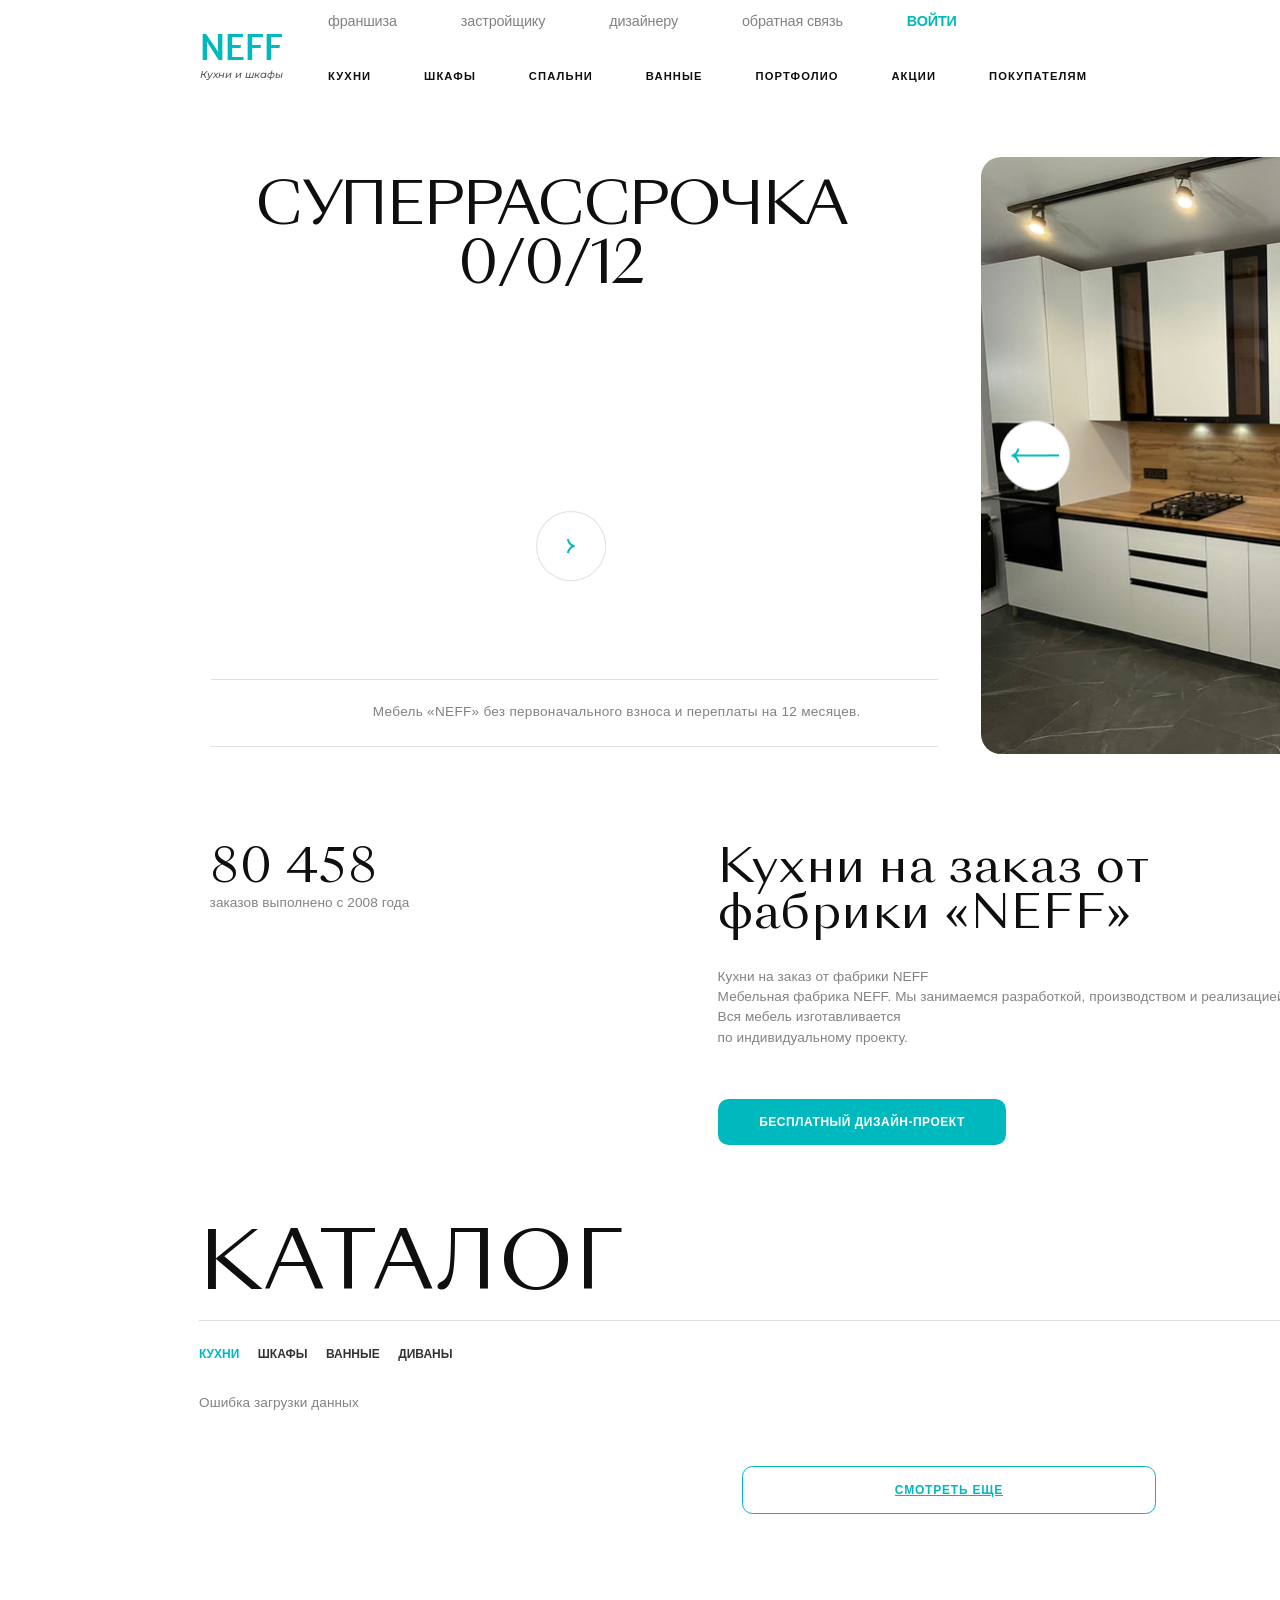
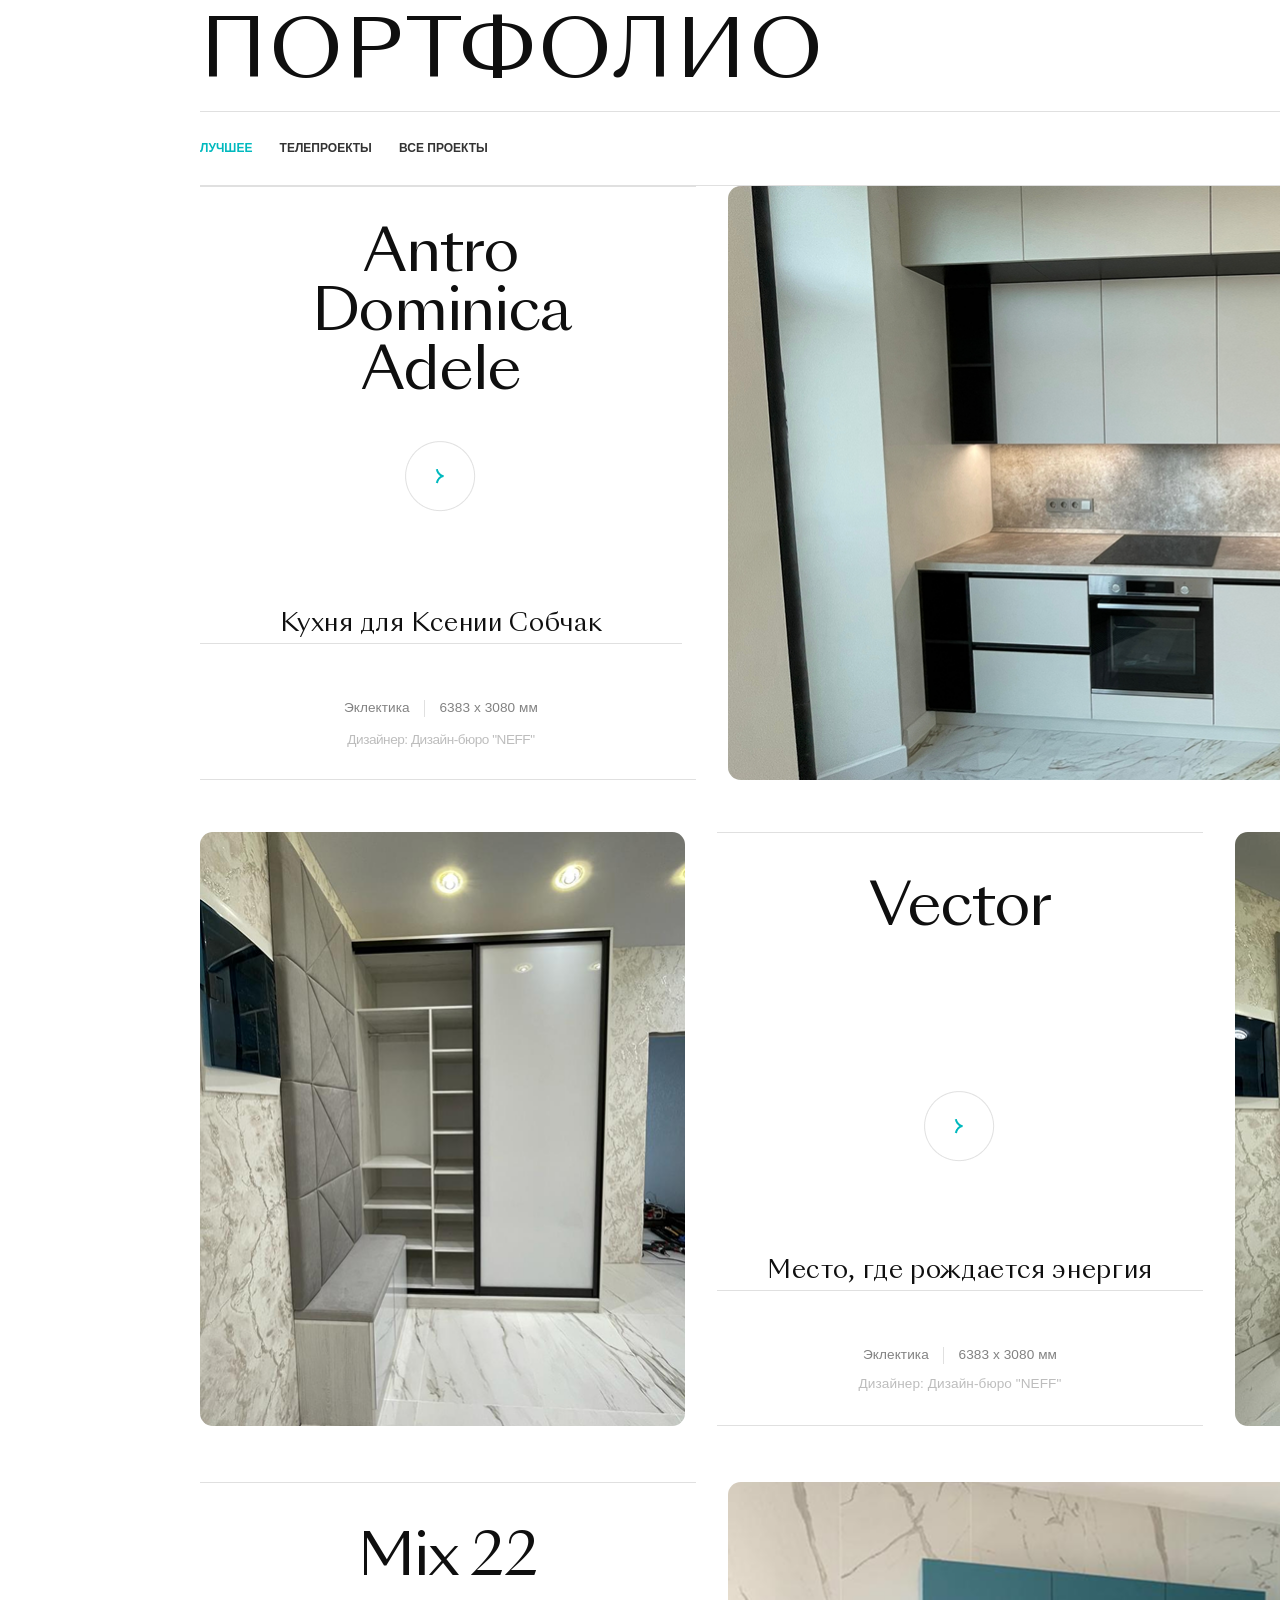
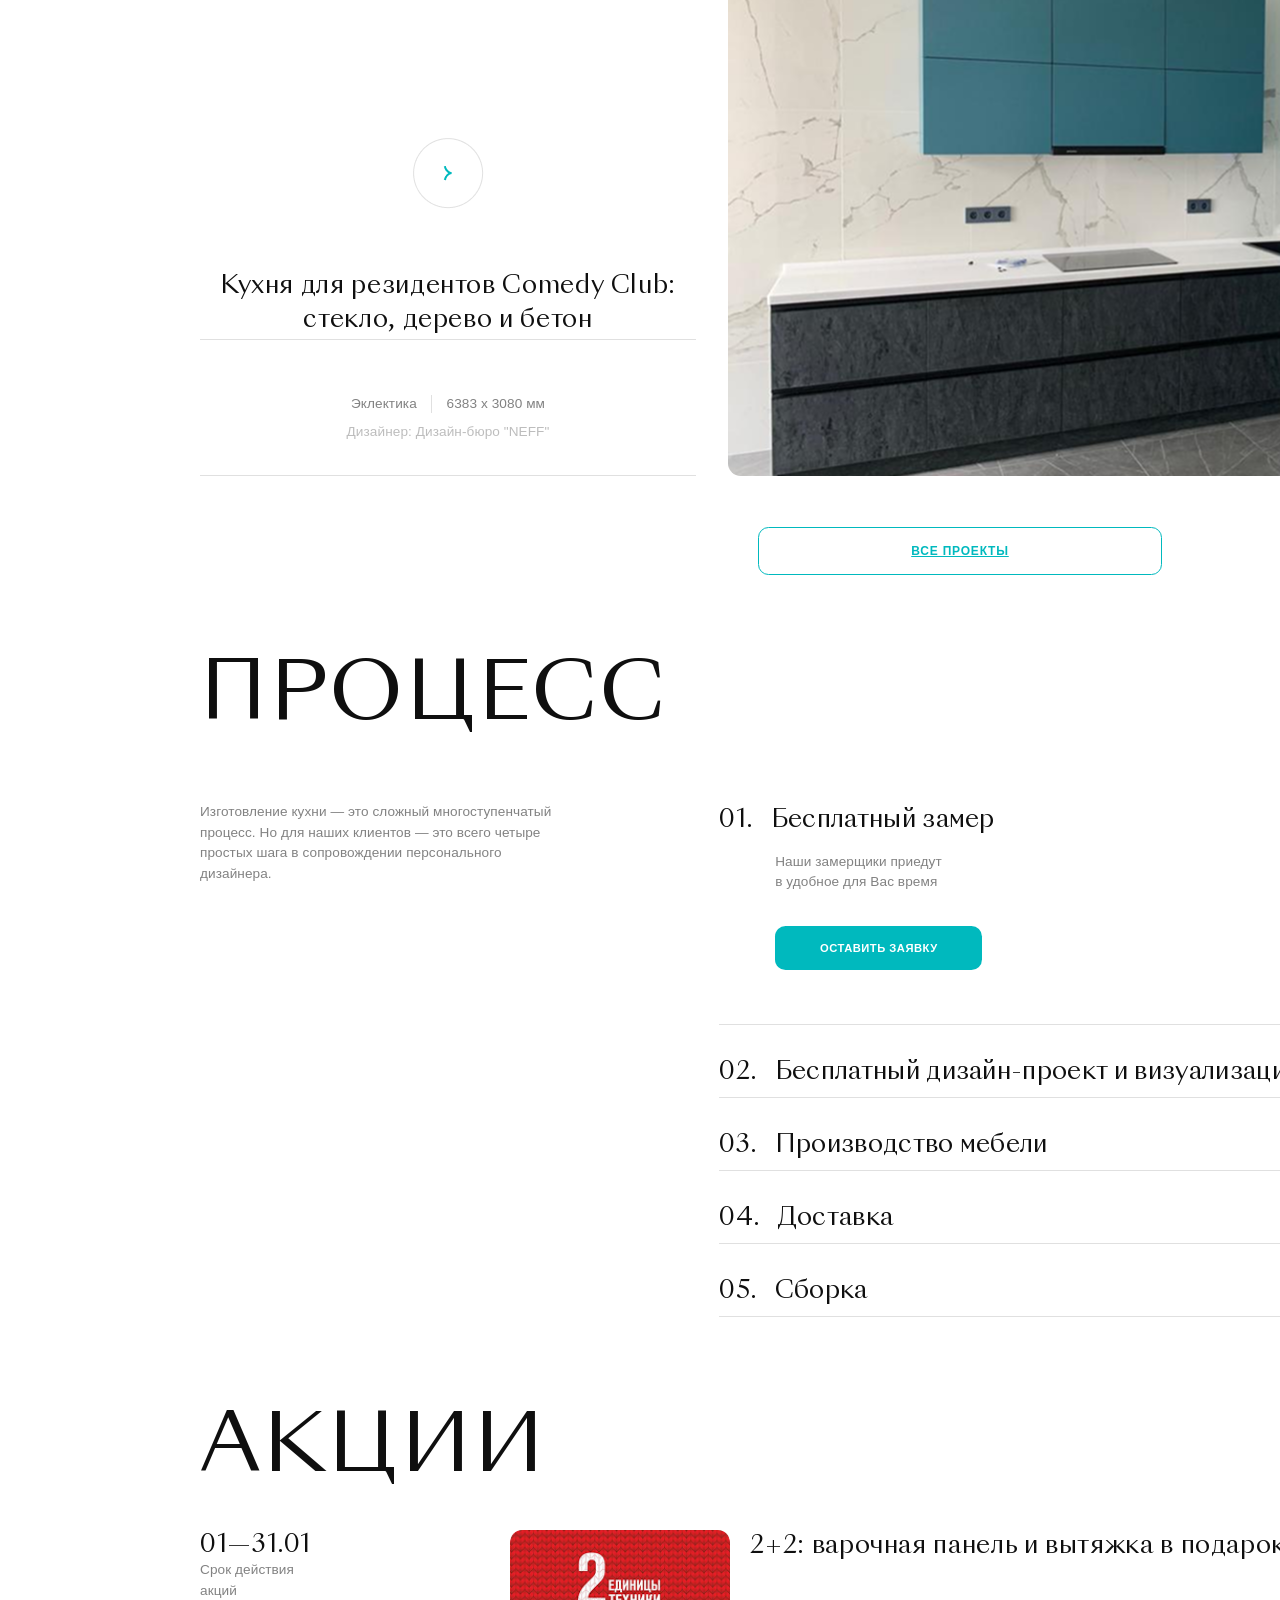
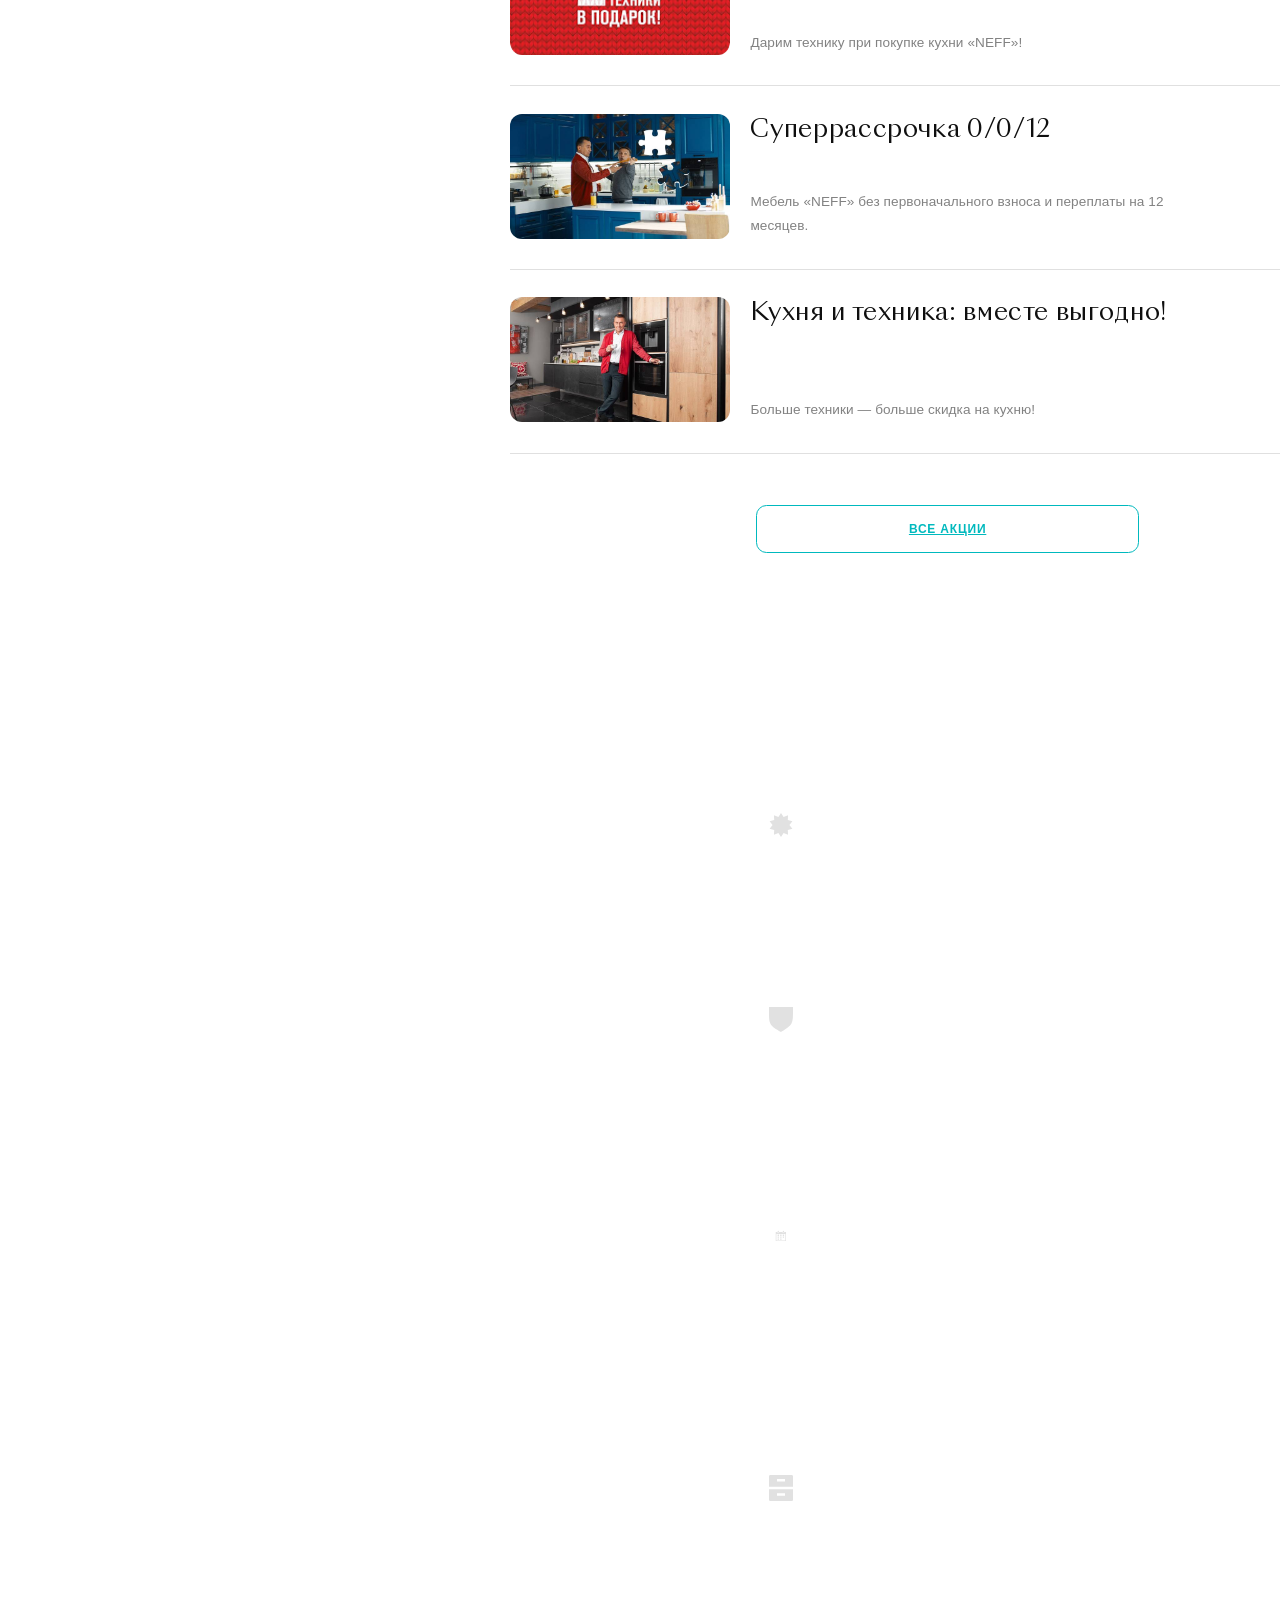
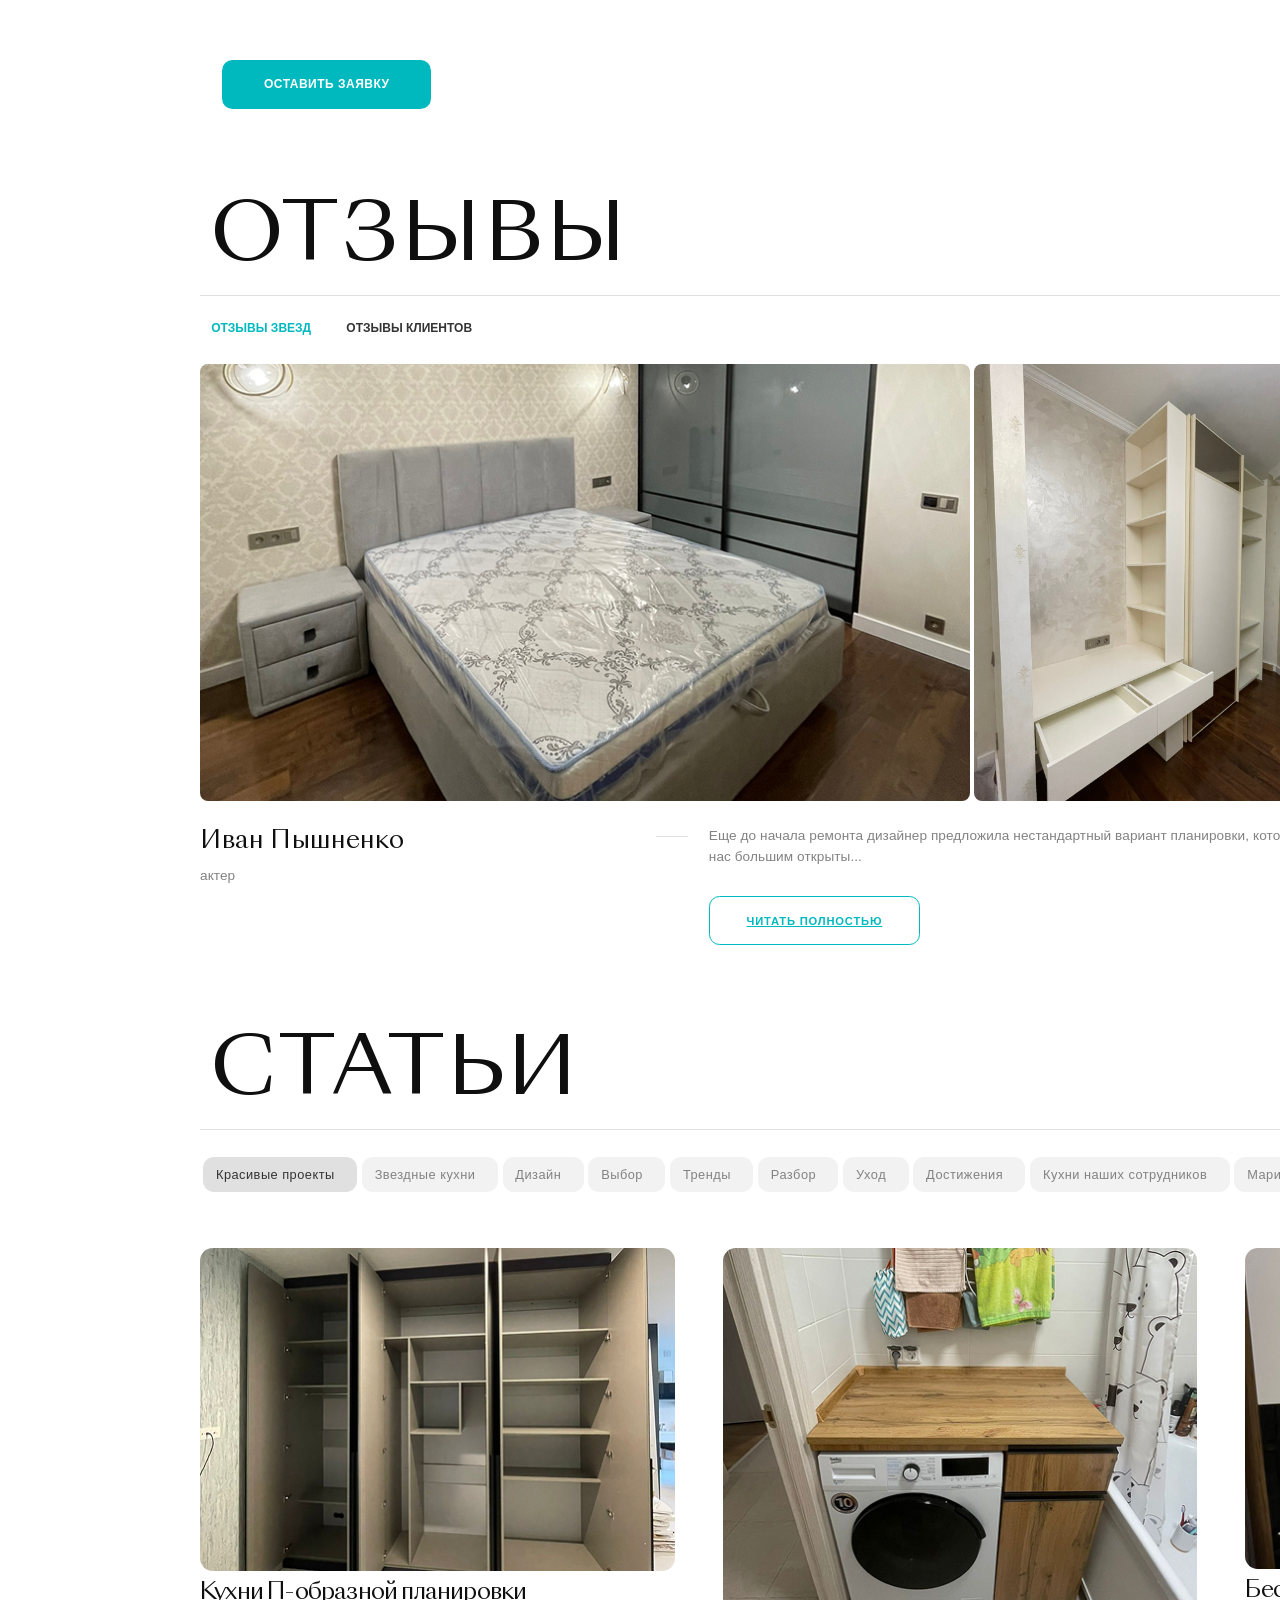
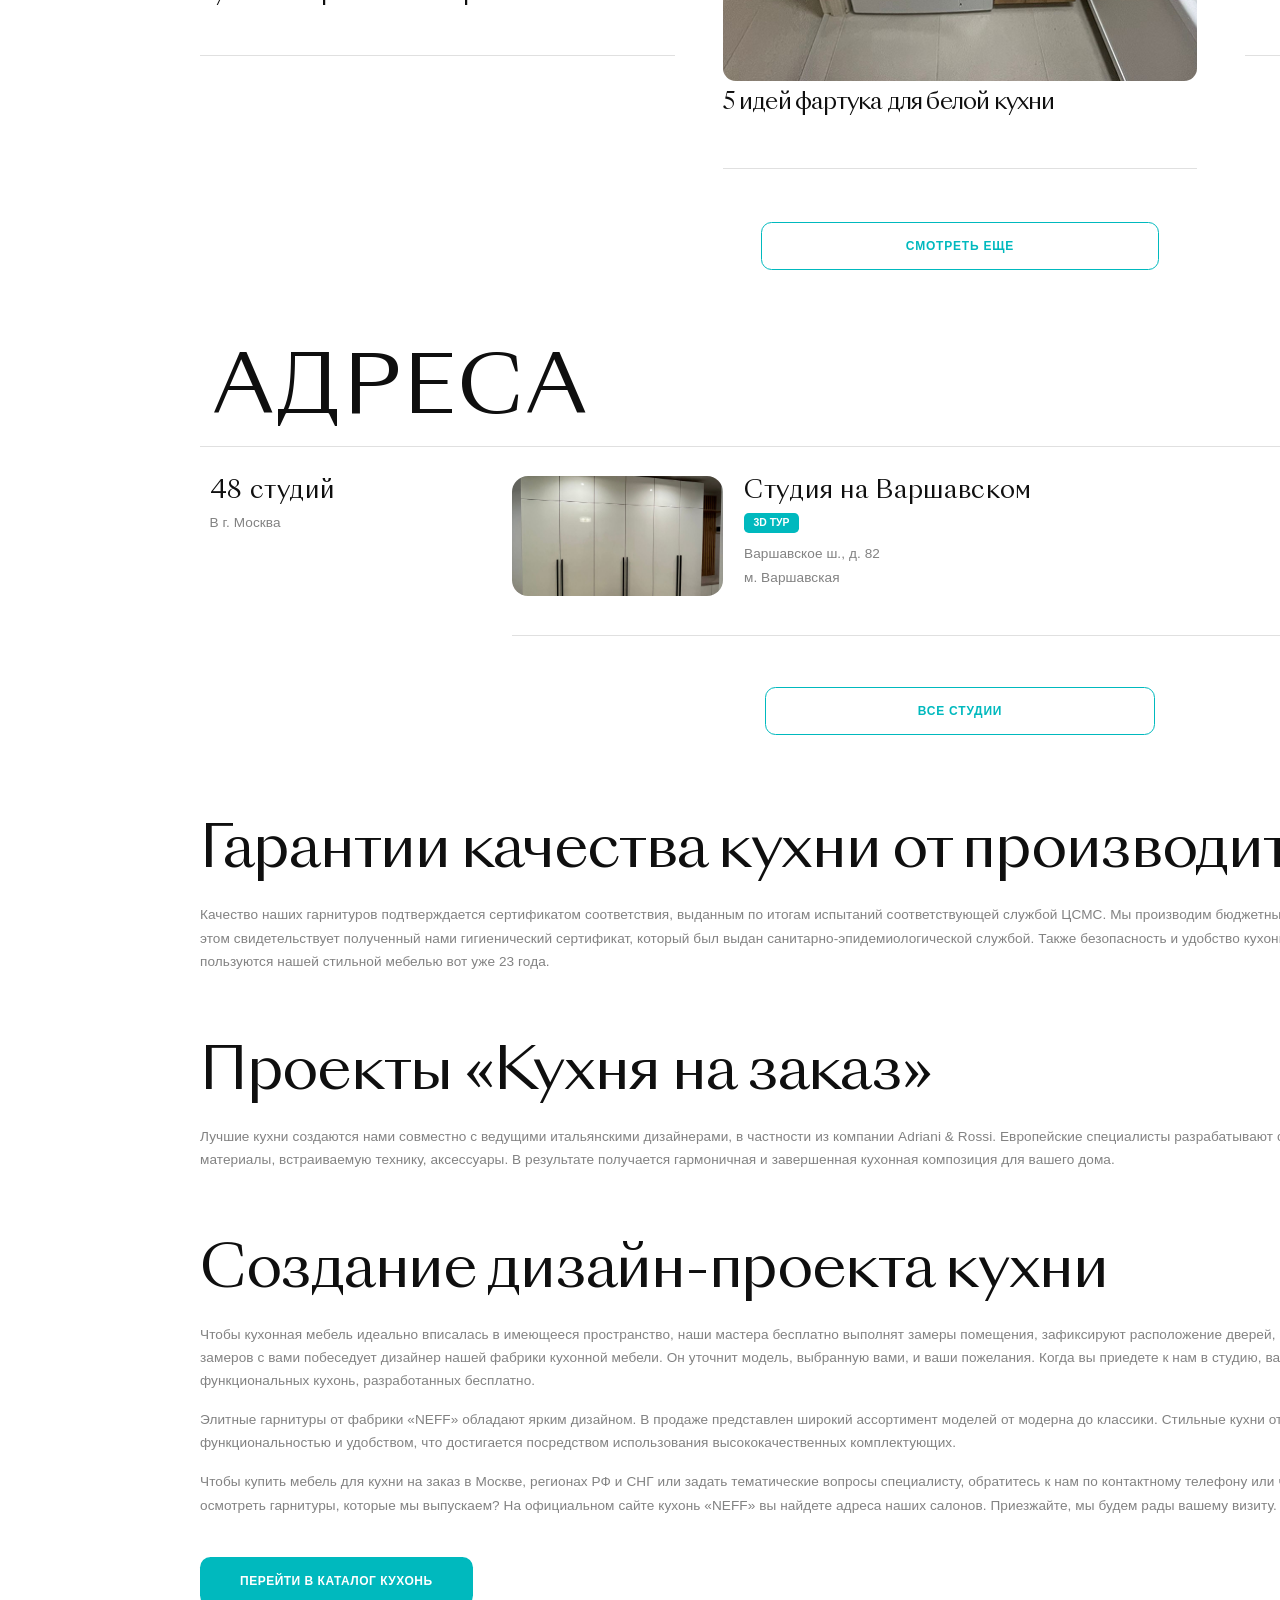
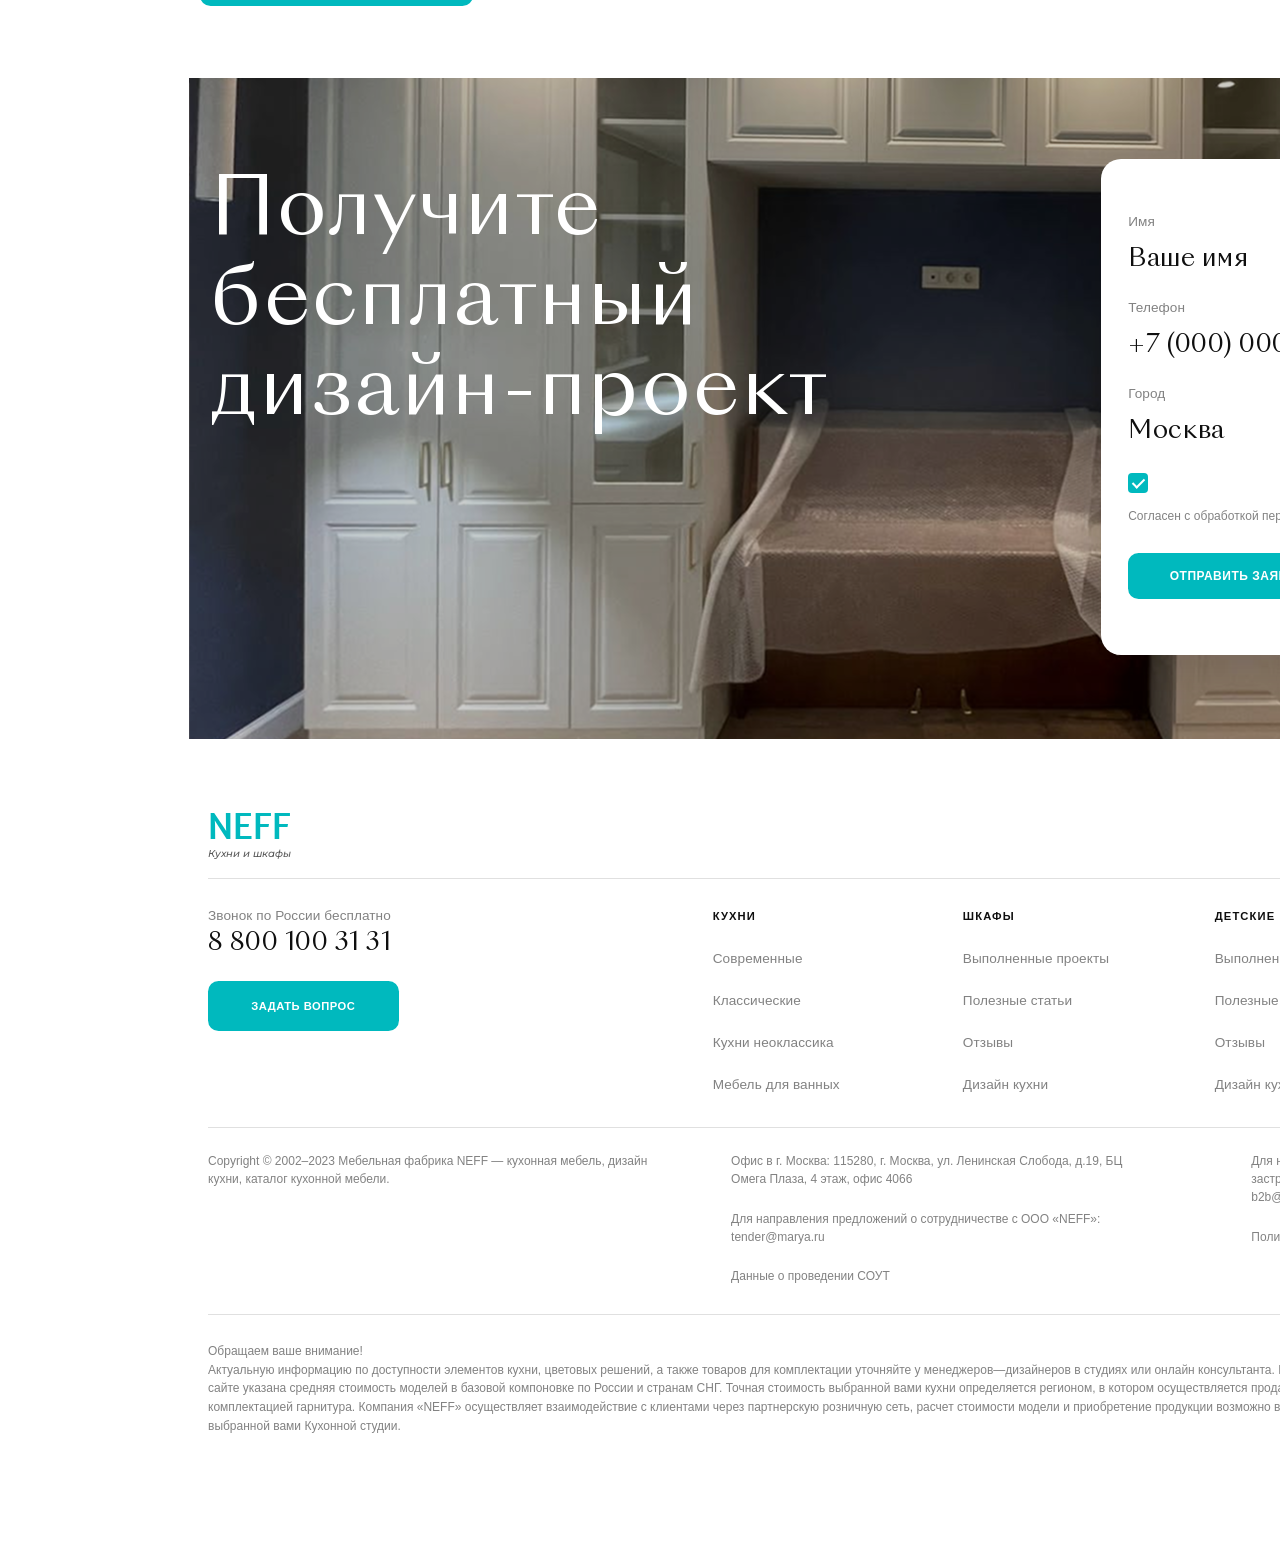
==== commit 6bdeaab6: "feat: seed users and improve password checks" ====
--- a/index.html
+++ b/index.html
@@ -70,20 +70,20 @@
                     <div class="close-menu" id="close-btn">&times;</div>
                 </div>
                 
-                <button class="btn-order mobile-btn">ЗАКАЗАТЬ ПРОЕКТ</button>
+                <button class="btn-order mobile-btn" data-open-modal="modal-request">ЗАКАЗАТЬ ПРОЕКТ</button>
                 
                 <nav class="mobile-nav">
-                    <a href="#" class="font-nav-bottom">Кухни</a>
-                    <a href="#" class="font-nav-bottom">Шкафы</a>
-                    <a href="#" class="font-nav-bottom">Спальни</a>
-                    <a href="#" class="font-nav-bottom">Ванные</a>
-                    <a href="#" class="font-nav-bottom">Портфолио</a>
-                    <a href="#" class="font-nav-bottom">Акции</a>
-                    <a href="#" class="font-nav-bottom">Покупателям</a>
-                    <a href="#" class="font-nav-top">Франшиза</a>
-                    <a href="#" class="font-nav-top">Застройщику</a>
-                    <a href="#" class="font-nav-top">Дизайнеру</a>
-                    <a href="#" class="font-nav-top">Обратная связь</a>
+                    <a href="catalog.html" class="font-nav-bottom">Кухни</a>
+                    <a href="catalog.html" class="font-nav-bottom">Шкафы</a>
+                    <a href="catalog.html" class="font-nav-bottom">Спальни</a>
+                    <a href="catalog.html" class="font-nav-bottom">Ванные</a>
+                    <a href="portfolio.html" class="font-nav-bottom">Портфолио</a>
+                    <a href="promos.html" class="font-nav-bottom">Акции</a>
+                    <a href="articles.html" class="font-nav-bottom">Покупателям</a>
+                    <a href="promos.html" class="font-nav-top">Франшиза</a>
+                    <a href="catalog.html#design-order" class="font-nav-top">Застройщику</a>
+                    <a href="portfolio.html" class="font-nav-top">Дизайнеру</a>
+                    <a href="#modal-request" class="font-nav-top" data-open-modal="modal-request">Обратная связь</a>
                 </nav>
             </div>
         </div>
@@ -108,6 +108,24 @@
                         <div class="slider-container">
                             <div class="slide fade active"><img src="./Assets/img/promo-slide-1.png" alt=""></div>
                             <div class="slide fade"><img src="./Assets/img/promo-slide-2.png" alt=""></div>
+                            <div class="slide fade"><img src="./Assets/img/kitchen-1.png" alt="Кухня Nicolle"></div>
+                            <div class="slide fade"><img src="./Assets/img/kitchen-2.png" alt="Кухня Teramo"></div>
+                            <div class="slide fade"><img src="./Assets/img/kitchen-3.png" alt="Кухня Antro"></div>
+                            <div class="slide fade"><img src="./Assets/img/kitchen-4.png" alt="Кухня Mix 22"></div>
+                            <button class="slider-prev" type="button" aria-label="Предыдущий слайд">
+                                <img src="./Assets/icons/arrow-left.png" alt="">
+                            </button>
+                            <button class="slider-next" type="button" aria-label="Следующий слайд">
+                                <img src="./Assets/icons/arrow-right.png" alt="">
+                            </button>
+                            <div class="slider-dots" aria-label="Навигация по слайдеру">
+                                <button class="dot active" type="button" aria-label="Слайд 1"></button>
+                                <button class="dot" type="button" aria-label="Слайд 2"></button>
+                                <button class="dot" type="button" aria-label="Слайд 3"></button>
+                                <button class="dot" type="button" aria-label="Слайд 4"></button>
+                                <button class="dot" type="button" aria-label="Слайд 5"></button>
+                                <button class="dot" type="button" aria-label="Слайд 6"></button>
+                            </div>
                         </div>
                     </div>
                 </div>
@@ -144,7 +162,7 @@
                             <a href="#" class="font-tab">Диваны</a>
                         </div>
                     </div>
-                    <div class="catalog__grid" id="catalog-grid">
+                    <div class="catalog__grid" id="catalog-grid" data-json="products">
                     </div>
                     <div class="catalog__action">
                         <a href="catalog.html" class="btn-outline-cyan" data-i18n="btn-more">СМОТРЕТЬ ЕЩЕ</a>
@@ -893,6 +911,6 @@
         <script src="i18n.js"></script> 
         <script src="animations.js"></script>
         <script src="settings.js"></script>
-        <script src="catalog.js"></script> 
+        <script src="data-loader.js"></script> 
     </body>
     </html>
--- a/styles.css
+++ b/styles.css
@@ -440,6 +440,14 @@
     border-radius: 1.25rem;
 }
 
+.slide {
+    display: none;
+}
+
+.slide.active {
+    display: block;
+}
+
 .slide img {
     width: 100%;
     display: block;
@@ -487,8 +495,14 @@
     width: 8px;
     height: 8px;
     background: rgba(255,255,255,0.5);
+    border: 0;
+    padding: 0;
     border-radius: 50%;
     cursor: pointer;
+}
+
+.dot.active {
+    background: #ffffff;
 }
 
 .dot.active {
@@ -1611,7 +1625,6 @@
     display: flex;
     flex-direction: column;
     margin-bottom: 1.3rem;
-    border-bottom: 1px solid #E0E0E0; 
 }
 
 .form-group label {
--- a/main-mobile.css
+++ b/main-mobile.css
@@ -275,11 +275,35 @@
         text-transform: uppercase;
     }
 
-    .promo__action,
+    .promo__action {
+        display: none;
+    }
+
     .slider-prev,
-    .slider-next,
+    .slider-next {
+        display: flex;
+        width: 38px;
+        height: 38px;
+    }
+
+    .slider-prev {
+        left: 10px;
+    }
+
+    .slider-next {
+        right: 10px;
+    }
+
+    .slider-prev img,
+    .slider-next img {
+        width: 15px;
+        height: 15px;
+        object-fit: contain;
+    }
+
     .slider-dots {
-        display: none;
+        display: flex;
+        bottom: 10px;
     }
 
     .promo__description {
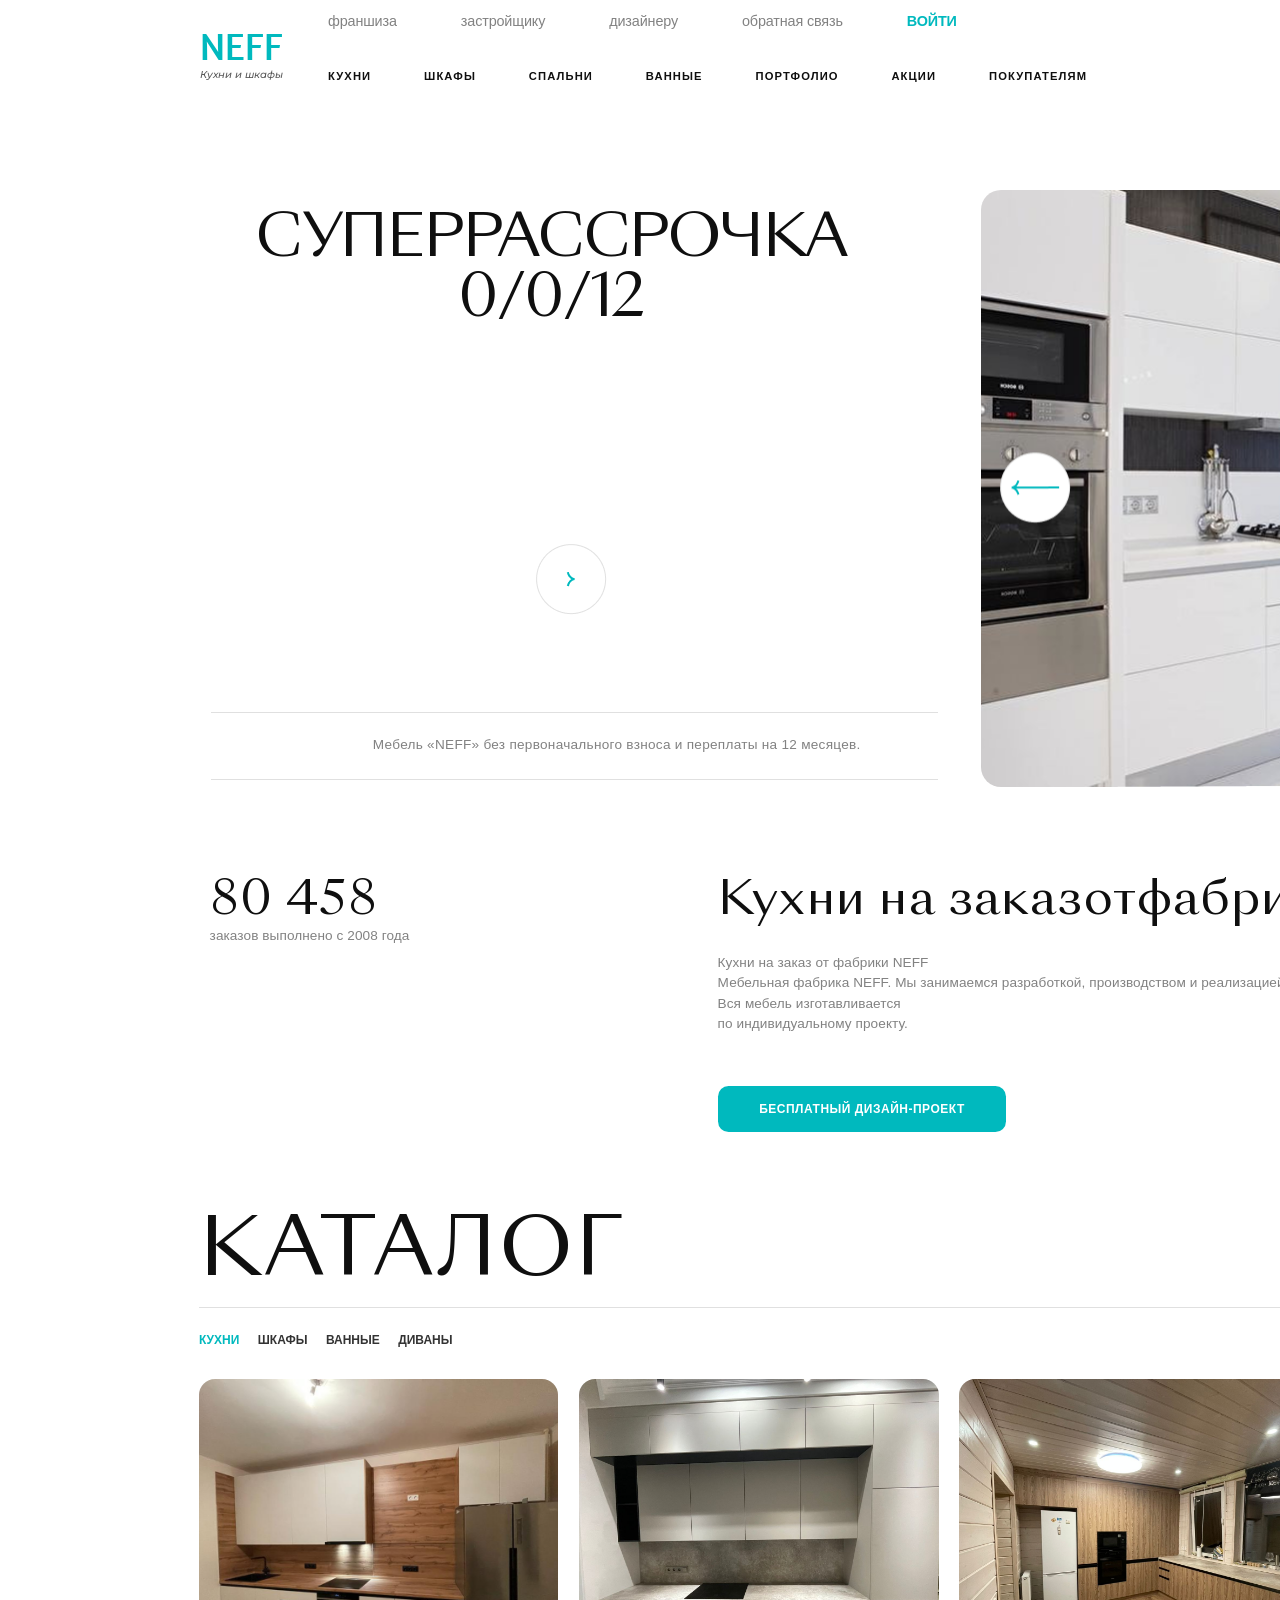
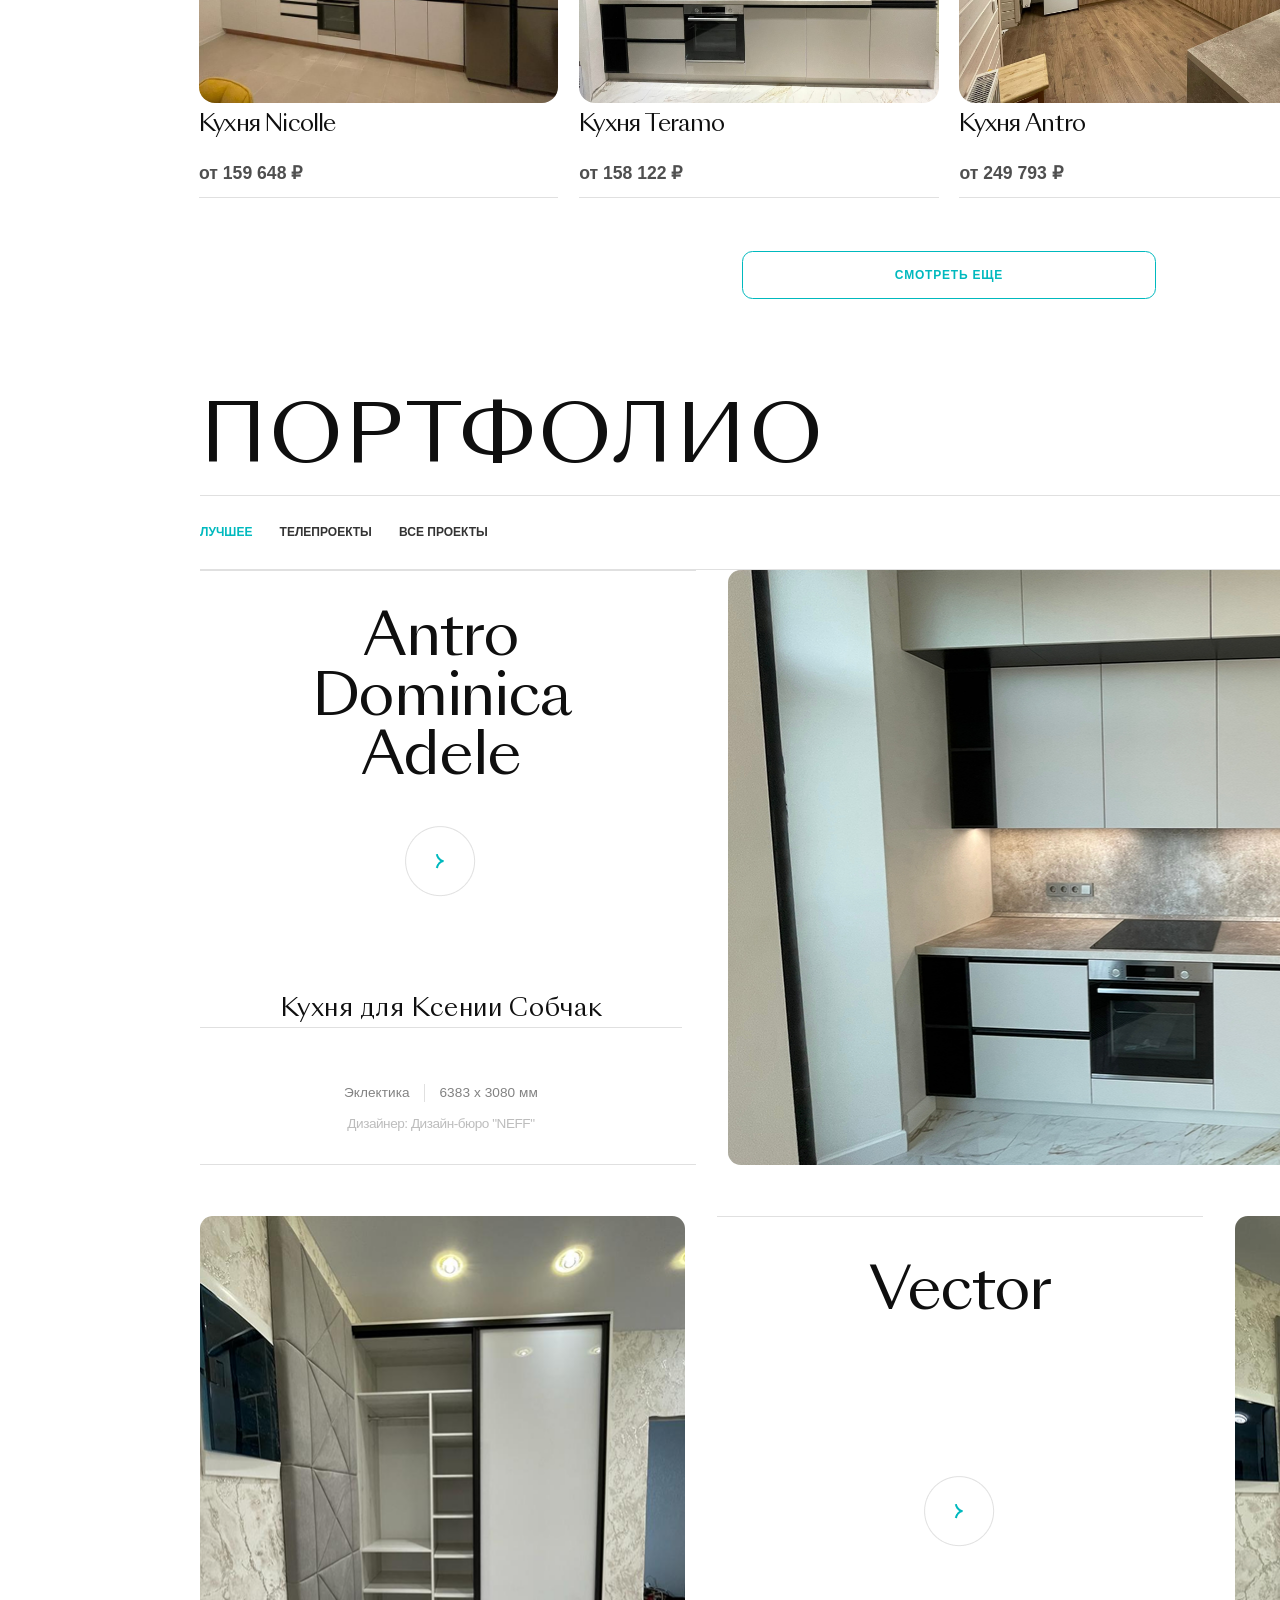
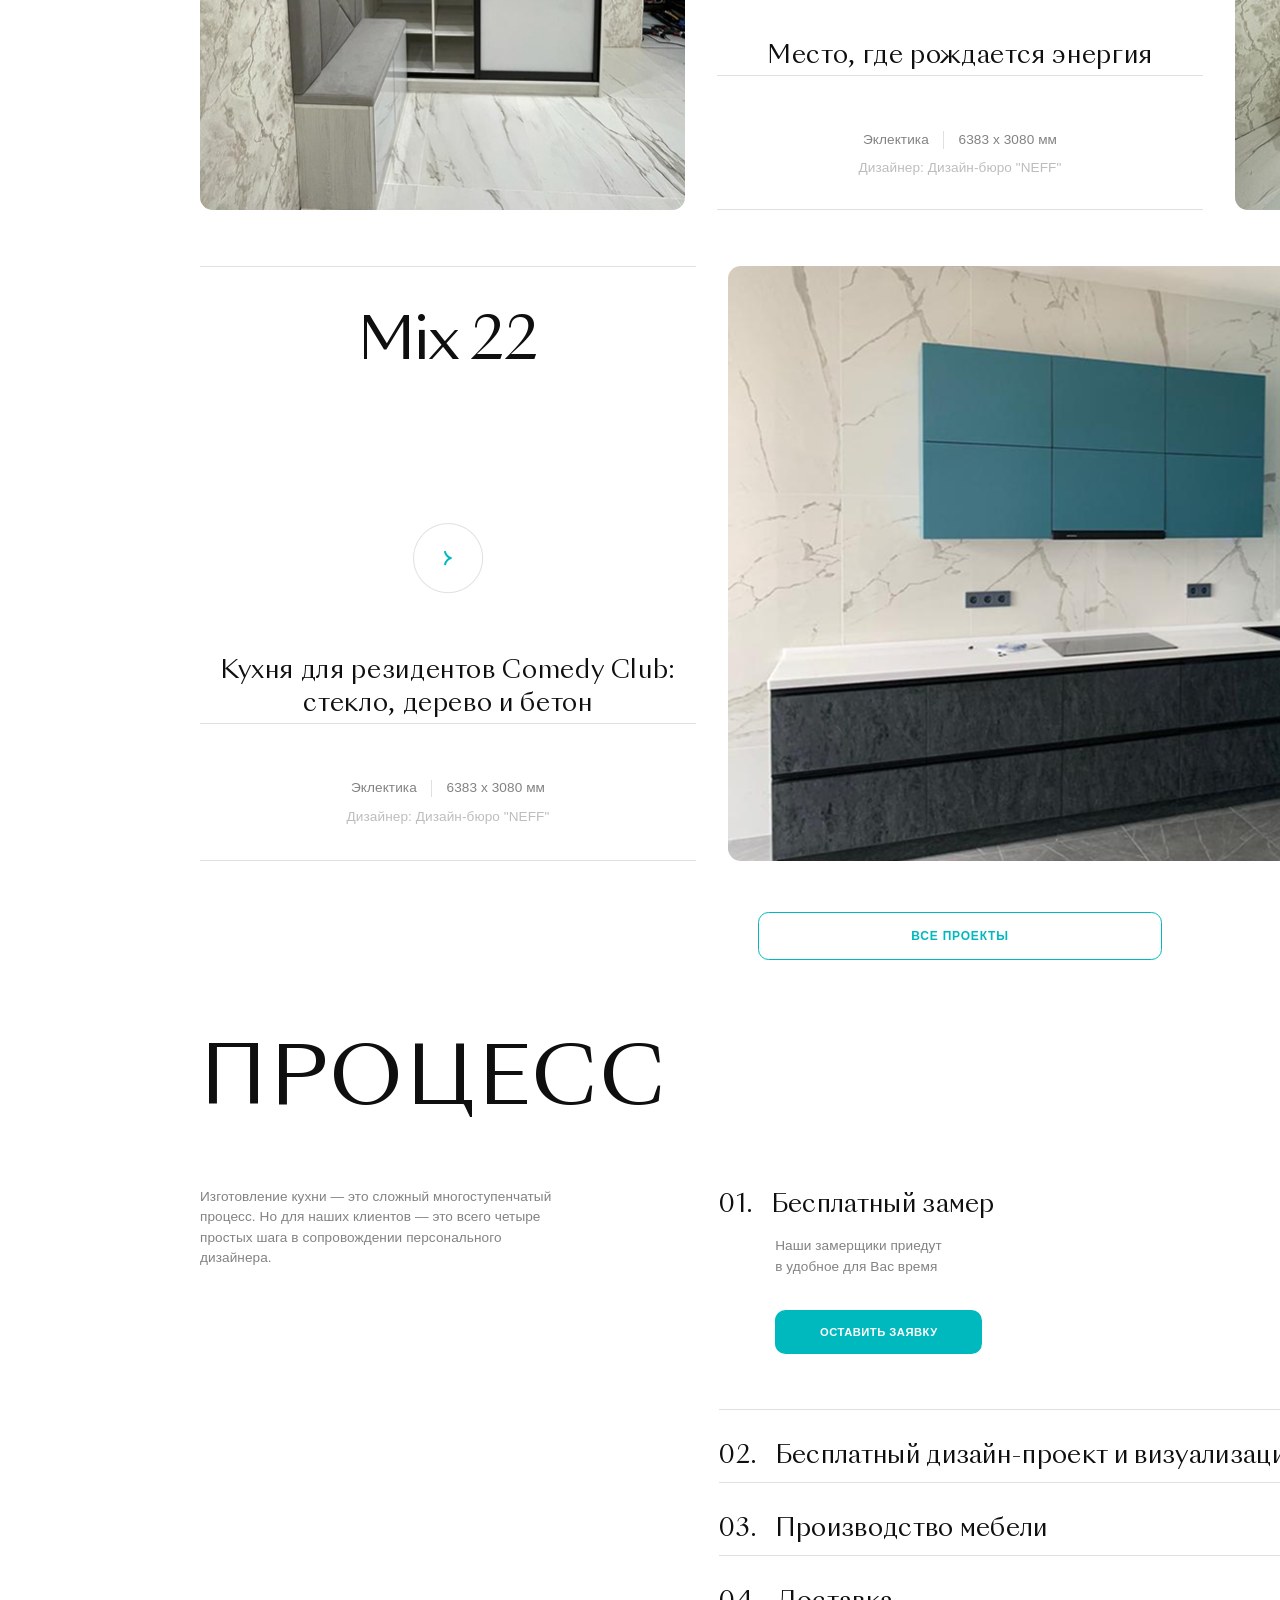
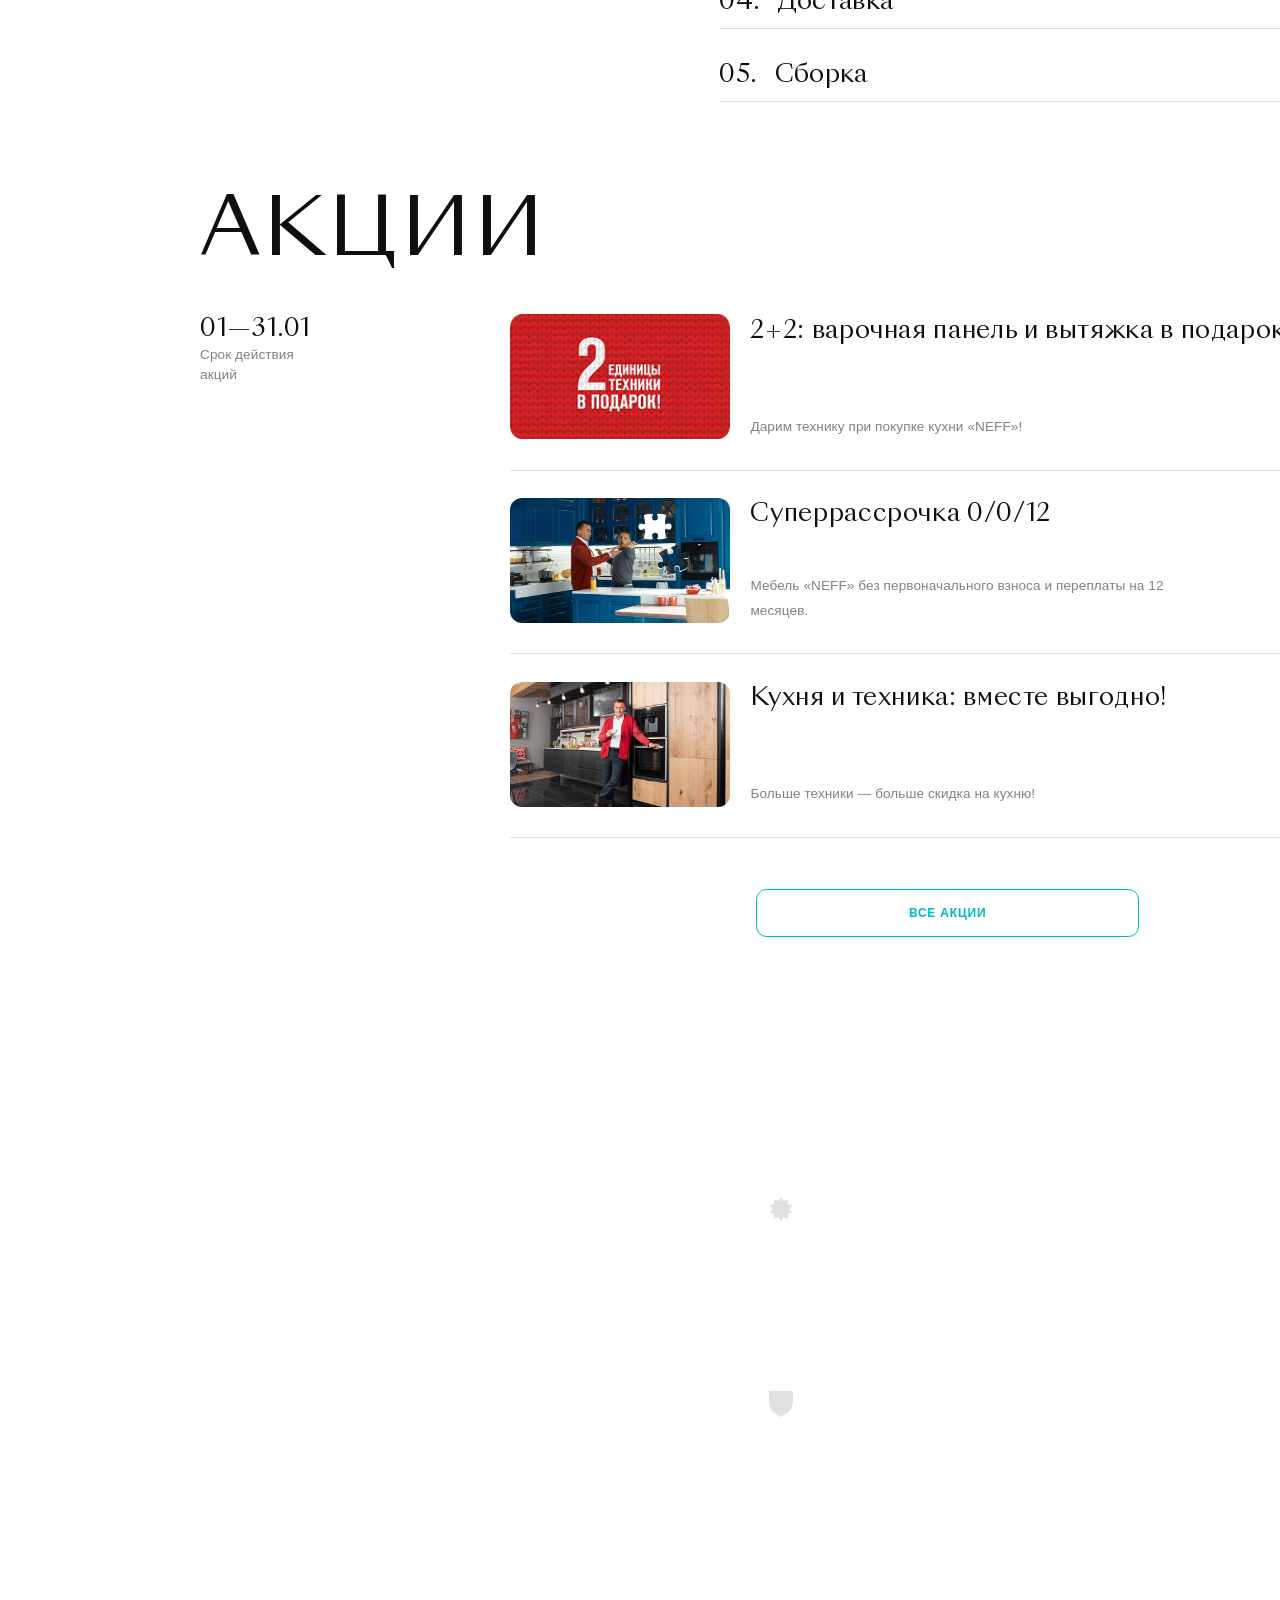
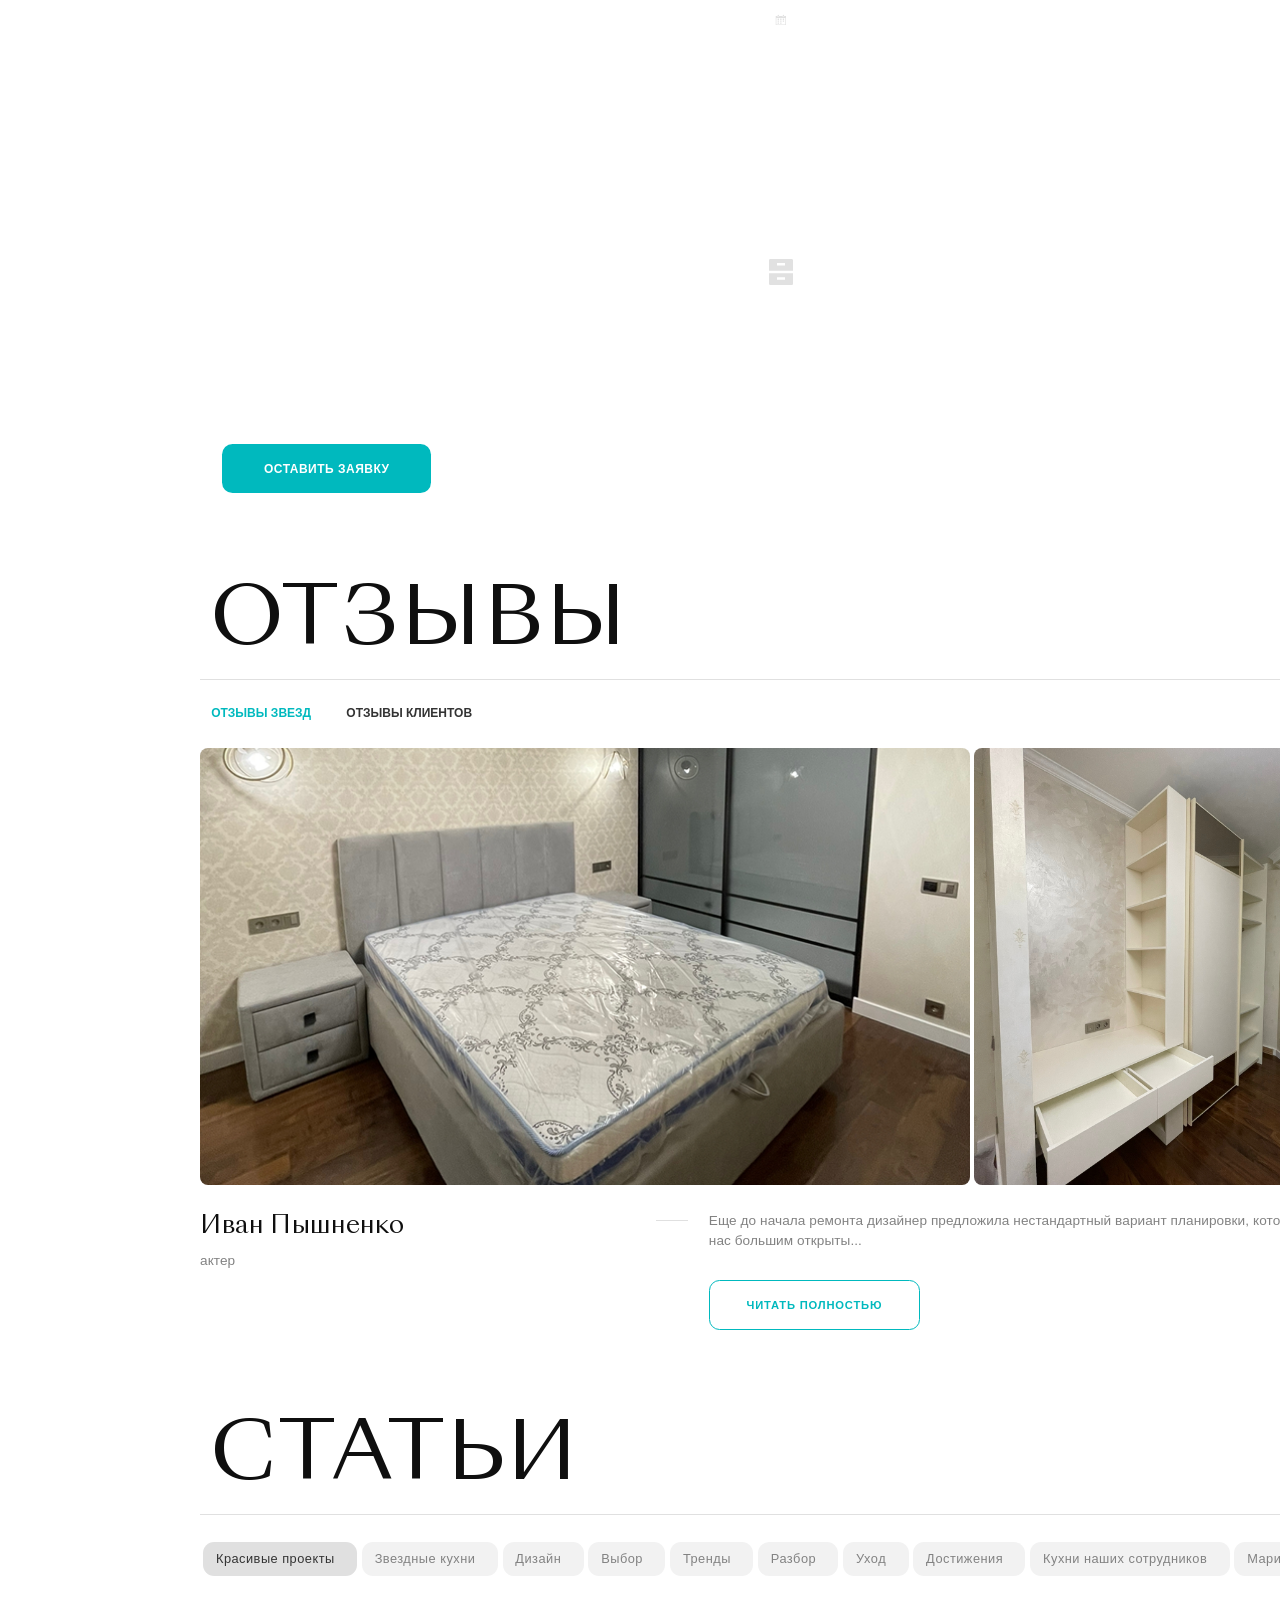
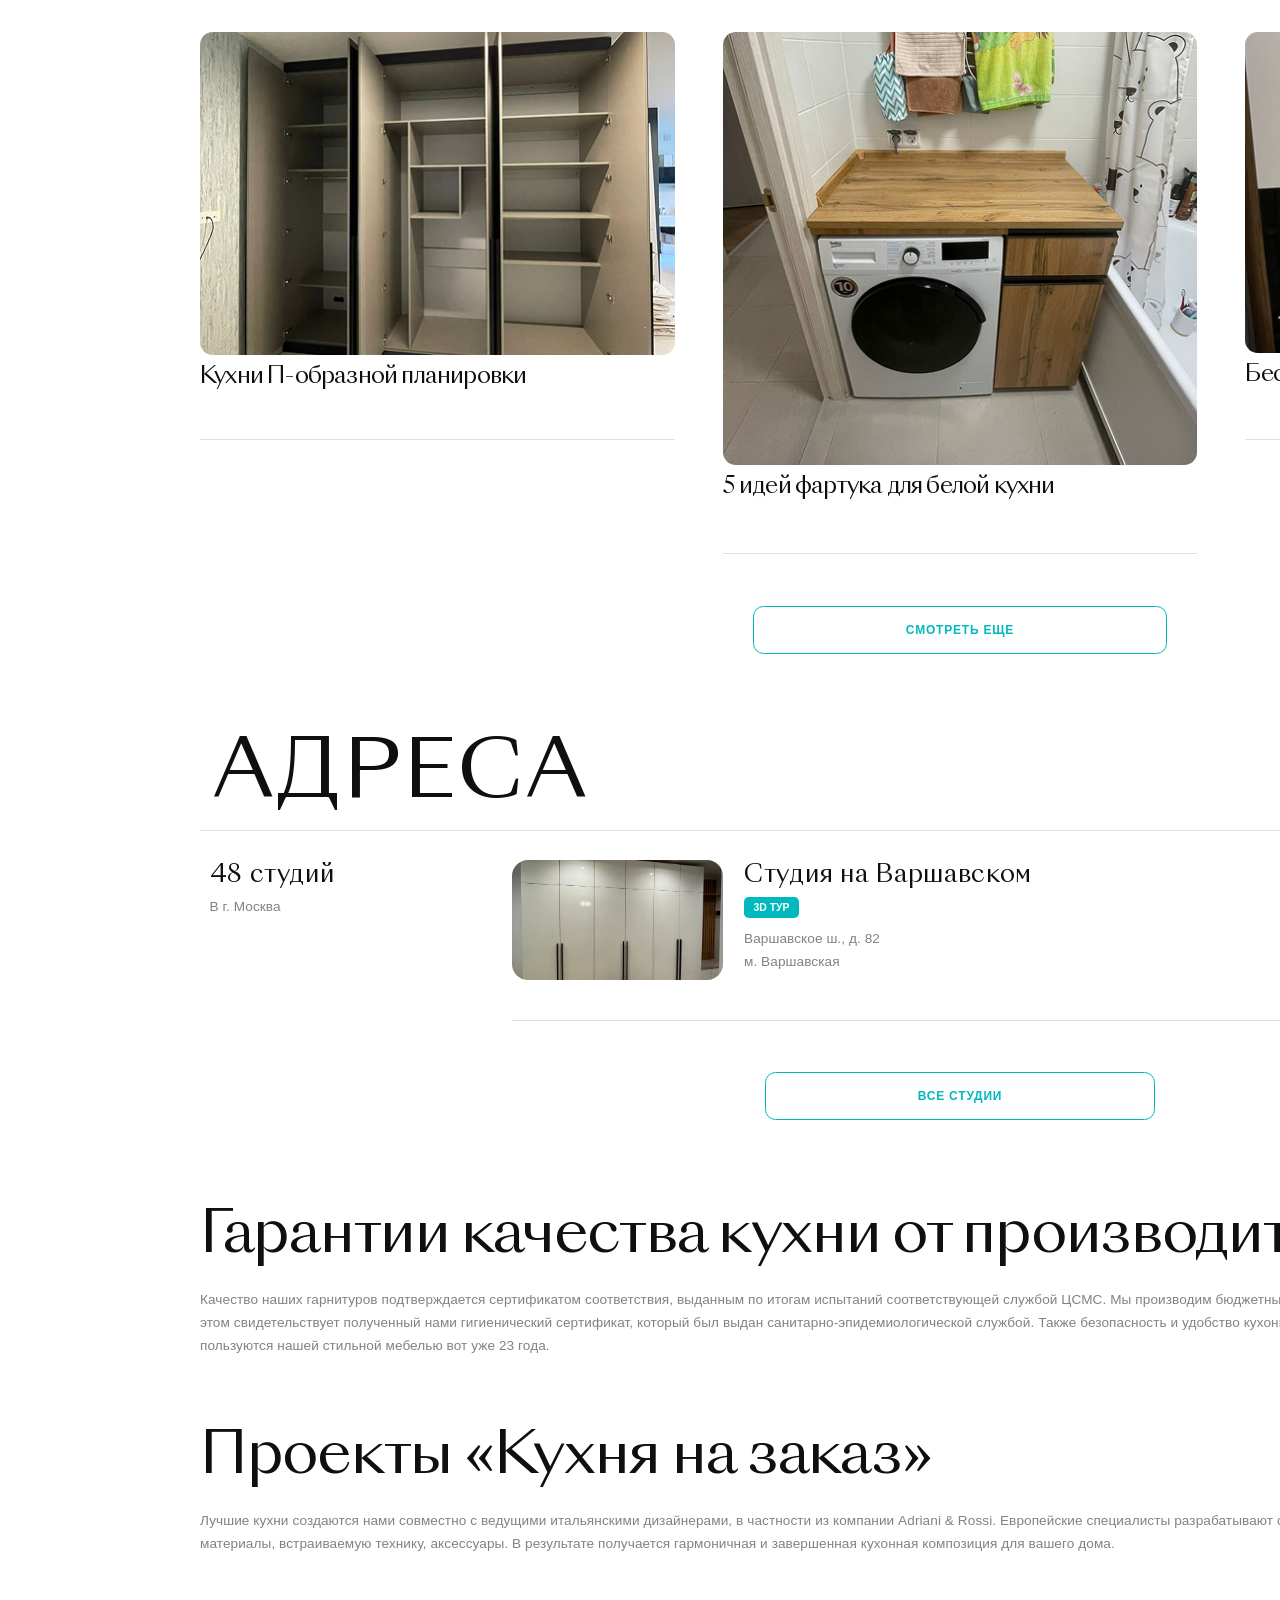
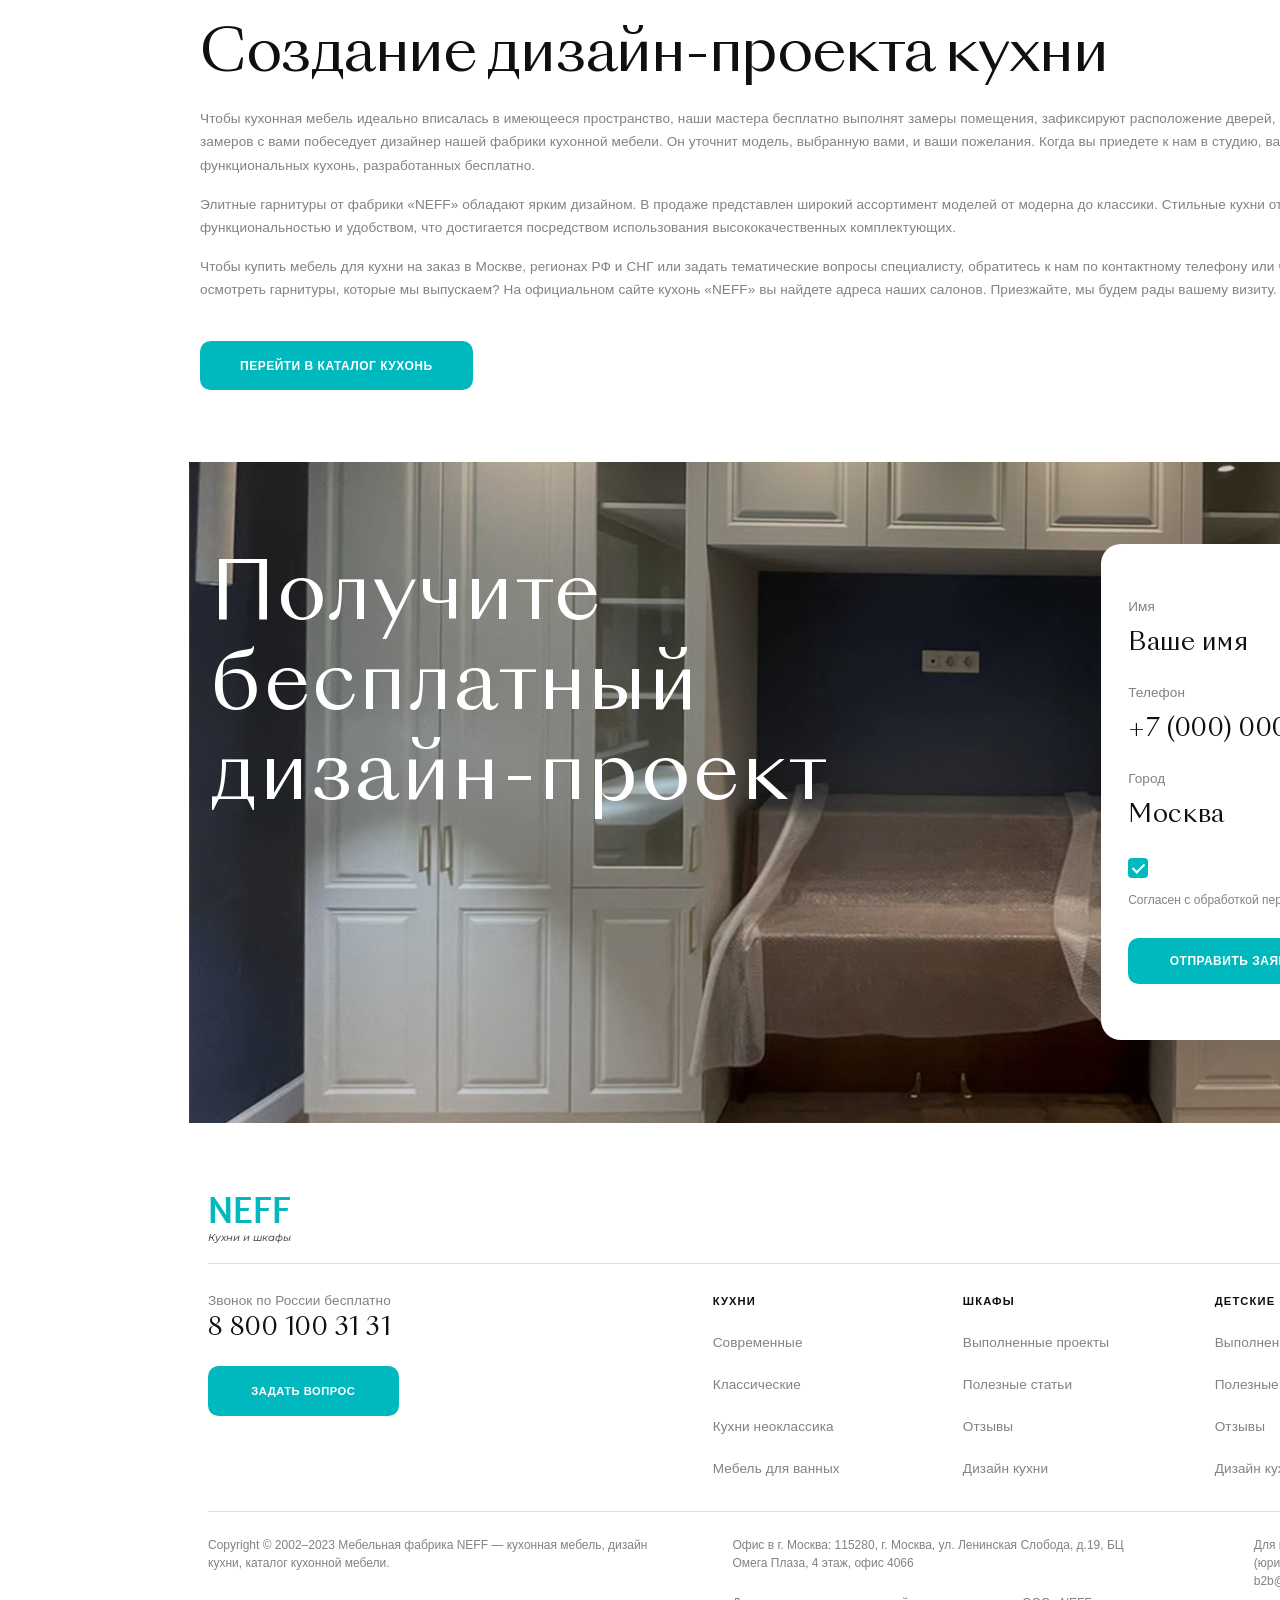
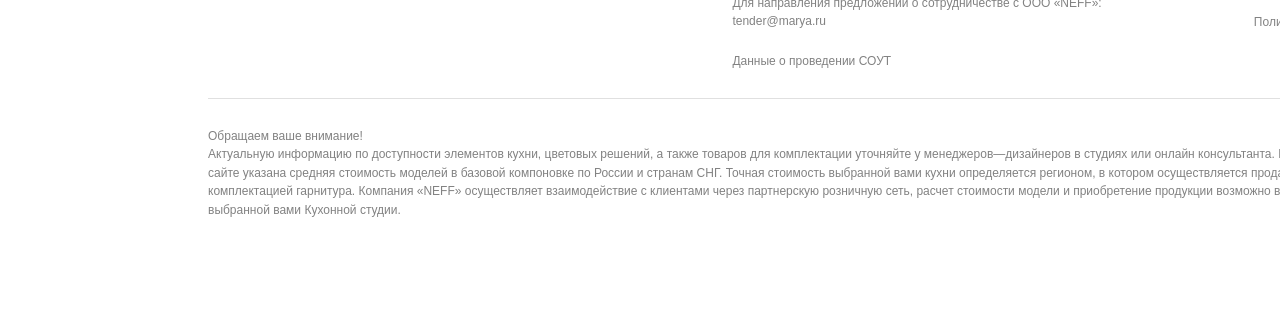
==== commit 2639ab8d: "feat: implement CRUD with user roles" ====
--- a/index.html
+++ b/index.html
@@ -138,7 +138,7 @@
                         <div class="secondary-section-subtitle" data-i18n="about-stat">заказов выполнено с 2008 года</div>
                     </div>
                     <div class="about-right">
-                        <h2 class="font-heading-secondary about-heading" data-i18n="about-title">Кухни на заказ от<br>фабрики «NEFF»</h2>
+                        <h2 class="font-heading-secondary about-heading" data-i18n="about-title"><span>Кухни на заказ</span><span>от</span><span>фабрики «NEFF»</span></h2>
                         <p class="secondary-section-subtitle" data-i18n="about-desc">
                             Кухни на заказ от фабрики NEFF<br>
                             Мебельная фабрика NEFF. Мы занимаемся разработкой, производством и реализацией мебели в Москве и РФ. Изготовим мебель для Вас за 14 дней. Вся мебель изготавливается<br>
@@ -605,7 +605,7 @@
                     </div>
 
                     <div class="articles-action">
-                        <a href="articles.html" class="btn-outline-cyan" style="padding: 1rem 9rem; text-decoration: none;">СМОТРЕТЬ ЕЩЕ</a>
+                <a href="articles.html" class="btn-outline-cyan">СМОТРЕТЬ ЕЩЕ</a>
                     </div>
 
                 </div>
@@ -663,7 +663,7 @@
                     </div>
 
                     <div class="addresses-footer">
-                        <button class="btn-outline-cyan" style="padding: 1rem 9.5rem;">ВСЕ СТУДИИ</button>
+                    <button class="btn-outline-cyan">ВСЕ СТУДИИ</button>
                     </div>
 
                 </div>
@@ -824,7 +824,7 @@
                         <p class="secondary-section-subtitle" style="font-size: 0.75rem; letter-spacing: 0rem;">Данные о проведении СОУТ</p>
                     </div>
                     <div class="footer__info-right">
-                        <p class="secondary-section-subtitle" style="width: 27rem; font-size: 0.75rem; letter-spacing: 0rem;">Для направления запросов на изготовление мебели (юридические лица, застройщики): <br> b2b@marya.com</p>
+                        <p class="secondary-section-subtitle" style="font-size: 0.75rem; letter-spacing: 0rem;">Для направления запросов на изготовление мебели (юридические лица, застройщики): <br> b2b@marya.com</p>
                         <p class="secondary-section-subtitle" style="font-size: 0.75rem;">Политика конфиденциальности</p>
                     </div>
                 </div>
--- a/themes.css
+++ b/themes.css
@@ -1,4 +1,4 @@
-:root {
+﻿:root {
     --bg-color: #ffffff;
     --section-bg: #F4F4F4;
     --card-bg: #ffffff;
@@ -92,8 +92,8 @@
 }
 
 body.visually-impaired * {
-    line-height: 1.5 !important;
-    text-align: left !important;
+    line-height: 1.5;
+    text-align: left;
 }
 
 body.visually-impaired p {
@@ -102,7 +102,7 @@
 }
 
 body.visually-impaired.vi-hide-images img {
-    display: none !important;
+    display: none;
 }
 
 body.visually-impaired.vi-hide-images img[alt] + .image-alt-text {
--- a/styles.css
+++ b/styles.css
@@ -1,4 +1,4 @@
-@font-face {
+﻿@font-face {
     font-family: 'SangBleu Sunrise';
     src: url('./fonts/sangbleu-sunrise.ttf') format('truetype'); 
     font-weight: 400;
@@ -10,15 +10,15 @@
 }
 
 html.vi-font-normal {
-    font-size: 16px !important;
+    font-size: 16px;
 }
 
 html.vi-font-large {
-    font-size: 20px !important;
+    font-size: 20px;
 }
 
 html.vi-font-xlarge {
-    font-size: 24px !important;
+    font-size: 24px;
 }
 
 * {
@@ -501,6 +501,232 @@
     cursor: pointer;
 }
 
+@media (min-width: 740px) and (max-width: 767px) {
+    .footer[style],
+    .footer {
+        padding: 0 0 25px;
+        background: var(--bg-color);
+    }
+
+    .footer .container {
+        width: 100% ;
+        max-width: 768px;
+        min-width: 0;
+        padding: 0 30px;
+        margin: 0 auto;
+    }
+
+    .footer__row {
+        display: flex;
+        width: 100%;
+        margin: 0;
+        padding: 0;
+        border-bottom: 1px solid #d5d5d5;
+    }
+
+    .footer__top {
+        height: 78px;
+        align-items: flex-start;
+        justify-content: space-between;
+        gap: 0;
+        padding-right: 0;
+    }
+
+    .footer__top .header__logo {
+        display: flex;
+        flex-direction: column;
+        padding: 10px 0 0;
+    }
+
+    .footer__top .font-logo-neff {
+        font-size: 38px;
+        line-height: 37px;
+    }
+
+    .footer__top .font-logo-subtitle {
+        margin-top: 0;
+        color: #585858;
+        font-size: 10px;
+        line-height: 12px;
+    }
+
+    .footer__socials {
+        display: flex;
+        gap: 19px;
+    }
+
+    .footer__socials .social-link {
+        display: flex;
+        align-items: center;
+        justify-content: center;
+        width: 50px;
+        height: 50px;
+        border-radius: 50%;
+        background: #f4f4f4;
+    }
+
+    .footer__socials .social-link img {
+        max-width: 20px;
+        max-height: 20px;
+        object-fit: contain;
+    }
+
+    .footer__nav[style],
+    .footer__nav {
+        display: block;
+        margin: 0 0 72px;
+        padding-top: 29px;
+        border-bottom: none;
+    }
+
+    .footer__nav-contacts {
+        display: grid;
+        grid-template-columns: 220px minmax(0, 1fr);
+        column-gap: 128px;
+        align-items: start;
+        width: 100%;
+        margin-bottom: 0;
+    }
+
+    .footer__nav-contacts .secondary-section-subtitle {
+        margin: 0;
+        color: #757575;
+        font-size: 14px;
+        line-height: 16px;
+        letter-spacing: -0.14px;
+    }
+
+    .footer__nav-contacts .font-portfolio-desc {
+        grid-column: 1;
+        margin: 1px 0 0;
+        color: var(--text-color);
+        font-size: 24.2px;
+        line-height: 37px;
+        letter-spacing: 0;
+    }
+
+    .footer-btn {
+        grid-column: 2;
+        grid-row: 1 / span 2;
+        width: 100%;
+        max-width: 330px;
+        height: 40px;
+        margin: 0;
+        padding: 0 20px;
+        border-radius: 10.5px;
+        font-size: 12.25px;
+        line-height: 14px;
+        letter-spacing: 0.3675px;
+    }
+
+    .footer__nav-cols {
+        display: block;
+        width: 100%;
+        margin-top: 91px;
+        border-top: none;
+    }
+
+    .footer__col {
+        position: relative;
+        display: flex;
+        align-items: center;
+        width: 100%;
+        height: 45px;
+        margin: 0;
+        padding: 0;
+        border-bottom: 1px solid #d5d5d5;
+    }
+
+    .footer__col h4 {
+        margin: 0;
+        color: #757575;
+        font-size: 12.25px;
+        line-height: 14px;
+        letter-spacing: -0.14px;
+    }
+
+    .footer__col a {
+        display: none;
+    }
+
+    .footer__col::before,
+    .footer__col::after {
+        content: "";
+        position: absolute;
+        right: 13px;
+        top: 50%;
+        width: 21px;
+        height: 1px;
+        background: #00b9be;
+        transform: translateY(-50%);
+    }
+
+    .footer__col::after {
+        transform: translateY(-50%) rotate(90deg);
+    }
+
+    .footer__info {
+        display: grid;
+        grid-template-columns: 306px minmax(0, 1fr);
+        column-gap: 42px;
+        row-gap: 0;
+        margin: 0;
+        padding-bottom: 33px;
+        border-bottom: 1px solid #d5d5d5;
+    }
+
+    .footer__info-left,
+    .footer__info-middle,
+    .footer__info-right {
+        width: 100%;
+        margin: 0;
+    }
+
+    .footer__info-left {
+        grid-column: 1;
+        grid-row: 1;
+    }
+
+    .footer__info-middle {
+        grid-column: 1;
+        grid-row: 2;
+        display: flex;
+        flex-direction: column;
+        gap: 37px;
+        margin-top: 36px;
+    }
+
+    .footer__info-right {
+        grid-column: 2;
+        grid-row: 1 / span 2;
+        display: flex;
+        flex-direction: column;
+        gap: 54px;
+    }
+
+    .footer__info .secondary-section-subtitle[style],
+    .footer__warning .secondary-section-subtitle[style],
+    .footer__info-right .secondary-section-subtitle[style] {
+        width: 100%;
+        color: #757575;
+        font-size: 12.25px;
+        line-height: 18.375px;
+        letter-spacing: -0.14px;
+    }
+
+    .footer__warning {
+        display: block;
+        width: 100%;
+        margin: 18px 0 0;
+        padding: 0;
+        border-bottom: none;
+    }
+
+    .footer__warning .secondary-section-subtitle[style] {
+        width: 354px;
+    }
+}
+
 .dot.active {
     background: #ffffff;
 }
@@ -649,6 +875,9 @@
 }
 
 .btn-outline-cyan {
+    display: inline-flex;
+    align-items: center;
+    justify-content: center;
     background: transparent;
     border: 1px solid #00B9BE;
     color: #00B9BE;
@@ -659,6 +888,8 @@
     font-weight: 700;
     letter-spacing: 0.05rem;
     text-transform: uppercase;
+    text-decoration: none;
+    white-space: nowrap;
     cursor: pointer;
     transition: 0.3s;
 }
@@ -2123,4 +2354,978 @@
     max-width: 100%;
     overflow-wrap: anywhere;
 }
-
+@media (min-width: 740px) and (max-width: 1024px) {
+    .footer[style],
+    .footer {
+        padding: 0 0 25px;
+        background: var(--bg-color);
+    }
+
+    .footer .container {
+        width: 100%;
+        max-width: 768px;
+        min-width: 0;
+        padding: 0 30px;
+        margin: 0 auto;
+    }
+
+    .footer__row {
+        display: flex;
+        width: 100%;
+        margin: 0;
+        padding: 0;
+        border-bottom: 1px solid #d5d5d5;
+    }
+
+    .footer__top {
+        height: 78px;
+        align-items: flex-start;
+        justify-content: space-between;
+        padding-right: 0;
+    }
+
+    .footer__top .header__logo {
+        display: flex;
+        flex-direction: column;
+        padding: 10px 0 0;
+    }
+
+    .footer__top .font-logo-neff {
+        font-size: 38px;
+        line-height: 37px;
+    }
+
+    .footer__top .font-logo-subtitle {
+        margin-top: 0;
+        color: #585858;
+        font-size: 10px;
+        line-height: 12px;
+    }
+
+    .footer__socials {
+        display: flex;
+        gap: 19px;
+    }
+
+    .footer__socials .social-link {
+        display: flex;
+        align-items: center;
+        justify-content: center;
+        width: 50px;
+        height: 50px;
+        border-radius: 50%;
+        background: #f4f4f4;
+    }
+
+    .footer__socials .social-link img {
+        max-width: 20px;
+        max-height: 20px;
+        object-fit: contain;
+    }
+
+    .footer__nav[style],
+    .footer__nav {
+        display: block;
+        margin: 0 0 72px;
+        padding-top: 29px;
+        border-bottom: none;
+    }
+
+    .footer__nav-contacts {
+        display: grid;
+        grid-template-columns: 220px minmax(0, 1fr);
+        column-gap: 128px;
+        align-items: start;
+        width: 100%;
+    }
+
+    .footer__nav-contacts .secondary-section-subtitle {
+        margin: 0;
+        color: #757575;
+        font-size: 14px;
+        line-height: 16px;
+        letter-spacing: -0.14px;
+    }
+
+    .footer__nav-contacts .font-portfolio-desc {
+        grid-column: 1;
+        margin: 1px 0 0;
+        color: var(--text-color);
+        font-size: 24.2px;
+        line-height: 37px;
+        letter-spacing: 0;
+    }
+
+    .footer-btn {
+        grid-column: 2;
+        grid-row: 1 / span 2;
+        width: 100%;
+        max-width: 330px;
+        height: 40px;
+        margin: 0;
+        padding: 0 20px;
+        border-radius: 10.5px;
+        font-size: 12.25px;
+        line-height: 14px;
+        letter-spacing: 0.3675px;
+    }
+
+    .footer__nav-cols {
+        display: block;
+        width: 100%;
+        margin-top: 91px;
+    }
+
+    .footer__col {
+        position: relative;
+        display: flex;
+        align-items: center;
+        width: 100%;
+        height: 45px;
+        margin: 0;
+        padding: 0;
+        border-bottom: 1px solid #d5d5d5;
+    }
+
+    .footer__col h4 {
+        margin: 0;
+        color: #757575;
+        font-size: 12.25px;
+        line-height: 14px;
+        letter-spacing: -0.14px;
+    }
+
+    .footer__col a {
+        display: none;
+    }
+
+    .footer__col::before,
+    .footer__col::after {
+        content: "";
+        position: absolute;
+        right: 13px;
+        top: 50%;
+        width: 21px;
+        height: 1px;
+        background: #00b9be;
+        transform: translateY(-50%);
+    }
+
+    .footer__col::after {
+        transform: translateY(-50%) rotate(90deg);
+    }
+
+    .footer__info {
+        display: grid;
+        grid-template-columns: 306px minmax(0, 1fr);
+        column-gap: 42px;
+        row-gap: 0;
+        margin: 0;
+        padding-bottom: 33px;
+        border-bottom: 1px solid #d5d5d5;
+    }
+
+    .footer__info-left,
+    .footer__info-middle,
+    .footer__info-right {
+        width: 100%;
+        margin: 0;
+    }
+
+    .footer__info-left {
+        grid-column: 1;
+        grid-row: 1;
+    }
+
+    .footer__info-middle {
+        grid-column: 1;
+        grid-row: 2;
+        display: flex;
+        flex-direction: column;
+        gap: 37px;
+        margin-top: 36px;
+    }
+
+    .footer__info-right {
+        grid-column: 2;
+        grid-row: 1 / span 2;
+        display: flex;
+        flex-direction: column;
+        gap: 54px;
+    }
+
+    .footer__info .secondary-section-subtitle[style],
+    .footer__warning .secondary-section-subtitle[style],
+    .footer__info-right .secondary-section-subtitle[style] {
+        width: 100%;
+        color: #757575;
+        font-size: 12.25px;
+        line-height: 18.375px;
+        letter-spacing: -0.14px;
+    }
+
+    .footer__info-right a {
+        text-decoration: underline;
+    }
+
+    .footer__warning {
+        display: block;
+        width: 100%;
+        margin: 18px 0 0;
+        padding: 0;
+        border-bottom: none;
+    }
+
+    .footer__warning .secondary-section-subtitle[style] {
+        width: 354px;
+    }
+}
+
+@media (min-width: 740px) and (max-width: 1024px) {
+    .footer .footer__top {
+        flex-direction: row;
+        gap: 0;
+        margin-bottom: 0;
+    }
+
+    .footer .footer__nav-contacts {
+        margin-bottom: 0;
+    }
+
+    .footer .footer__col {
+        flex-direction: row;
+        gap: 0;
+    }
+
+    .footer .footer__info {
+        justify-content: initial;
+    }
+
+    .footer .footer__warning .secondary-section-subtitle[style] {
+        width: 354px;
+        color: #757575;
+        font-size: 12.25px;
+        line-height: 18.375px;
+        letter-spacing: -0.14px;
+    }
+}
+
+@media (max-width: 767px) {
+    html {
+        font-size: 16px;
+    }
+
+    body {
+        min-width: 0;
+        width: 100%;
+        overflow-x: hidden;
+        background: var(--bg-color);
+    }
+
+    main {
+        overflow: hidden;
+    }
+
+    .container {
+        width: 100%;
+        max-width: 360px;
+        min-width: 0;
+        padding: 0 15px;
+        margin: 0;
+    }
+
+    .font-heading-huge,
+    .section-title,
+    .font-heading-secondary {
+        font-size: 28px;
+        line-height: 34px;
+        letter-spacing: 0;
+    }
+
+    .font-heading-huge {
+        text-transform: uppercase;
+    }
+
+    .font-portfolio-desc,
+    .font-card-title {
+        font-size: 18px;
+        line-height: 21px;
+        letter-spacing: 0;
+    }
+
+    .secondary-section-subtitle,
+    .section-subtitle {
+        font-size: 14px;
+        line-height: 21px;
+        letter-spacing: -0.14px;
+    }
+
+    .font-tab,
+    .article-tab,
+    .font-link-blue {
+        font-size: 12.25px;
+        line-height: 14px;
+        letter-spacing: 0.3675px;
+        font-weight: 700;
+        text-transform: uppercase;
+    }
+
+    .btn-order,
+    .btn-outline-cyan,
+    .btn-outline-dark,
+    .design-form__btn,
+    .design-submit-btn {
+        display: flex;
+        align-items: center;
+        justify-content: center;
+        width: 100%;
+        min-width: 0;
+        height: 50px;
+        padding: 0 20px;
+        border-radius: 10.5px;
+        font-size: 12.25px;
+        line-height: 14px;
+        letter-spacing: 0.3675px;
+        white-space: nowrap;
+        text-align: center;
+        text-decoration: none;
+    }
+
+    .breadcrumbs,
+    .desktop-only,
+    .header__nav,
+    .header__contacts,
+    .header .settings-controls {
+        display: none;
+    }
+
+    .header {
+        height: 50px;
+        background: var(--bg-color);
+        z-index: 20;
+    }
+
+    .header__container {
+        height: 50px;
+        display: flex;
+        align-items: center;
+        justify-content: space-between;
+        padding: 5px 15px;
+    }
+
+    .header__logo {
+        min-width: 70px;
+        padding: 0;
+    }
+
+    .font-logo-neff {
+        font-size: 32px;
+        line-height: 27px;
+    }
+
+    .font-logo-subtitle {
+        margin-left: 2px;
+        margin-top: 3px;
+        font-size: 8px;
+        line-height: 10px;
+    }
+
+    .burger-menu {
+        display: flex;
+        width: 36px;
+        height: 32px;
+        padding: 8px 5px;
+        flex-direction: column;
+        justify-content: space-between;
+        cursor: pointer;
+    }
+
+    .burger-menu span {
+        display: block;
+        width: 26px;
+        height: 2px;
+        border-radius: 2px;
+        background: #585858;
+    }
+
+    .addresses-section,
+    .addresses-main {
+        margin: 0;
+        padding: 49px 0 0;
+        background: var(--bg-color);
+    }
+
+    .addresses-header {
+        height: auto;
+        margin: 0 0 25px;
+        padding: 0 0 15px;
+        border-bottom: 1px solid #e1e1e1;
+    }
+
+    .addresses-body,
+    .addresses-layout {
+        display: block;
+        padding: 0;
+        gap: 0;
+    }
+
+    .addresses-sidebar {
+        width: 100%;
+        margin: 0 0 21px;
+    }
+
+    .addresses-sidebar .font-portfolio-desc {
+        margin: 0 0 5px;
+        text-align: left;
+    }
+
+    .address-card,
+    .address-item {
+        width: 100%;
+        padding: 0 0 25px;
+        border-bottom: 1px solid #e1e1e1;
+    }
+
+    .address-card__main,
+    .address-item {
+        display: grid;
+        grid-template-columns: 125px 1fr;
+        gap: 14px 15px;
+        align-items: start;
+        padding: 0;
+    }
+
+    .address-card__img,
+    .address-item__img {
+        width: 125px;
+        height: 123px;
+        border-radius: 14px;
+        overflow: hidden;
+    }
+
+    .address-card__img img,
+    .address-item__img img {
+        width: 100%;
+        height: 100%;
+        object-fit: cover;
+        display: block;
+    }
+
+    .address-card__info,
+    .address-item__text {
+        display: flex;
+        flex-direction: column;
+        gap: 7px;
+        margin: 0;
+    }
+
+    .address-card__info .font-portfolio-desc,
+    .address-item__text .font-portfolio-desc {
+        margin: 0;
+        text-align: left;
+    }
+
+    .tour-badge {
+        width: fit-content;
+        margin: 0;
+        padding: 5px 9px;
+        border-radius: 5px;
+        font-size: 10px;
+        line-height: 12px;
+        letter-spacing: 0.3px;
+    }
+
+    .address-details {
+        margin-top: 0;
+    }
+
+    .address-card__meta,
+    .address-item__contacts,
+    .address-card__action {
+        display: none;
+    }
+
+    .addresses-footer {
+        display: flex;
+        justify-content: center;
+        margin-top: 25px;
+        padding: 0;
+    }
+
+    .addresses-footer .btn-outline-cyan[style] {
+        width: 330px;
+        padding: 0 20px;
+    }
+
+    .get-design-section,
+    .design-order {
+        display: block;
+        min-height: 0;
+        margin: 50px 0 0;
+        padding: 0;
+        background-image: url("./Assets/img/design-bg.png");
+        background-size: 404px 190px;
+        background-position: top center;
+        background-repeat: no-repeat;
+        background-attachment: scroll;
+    }
+
+    .design-wrapper,
+    .design-order__container {
+        display: flex;
+        flex-direction: column;
+        padding: 0;
+    }
+
+    .design-info,
+    .design-order__info {
+        order: 1;
+        width: 100%;
+        padding: 219px 15px 0;
+        flex: none;
+    }
+
+    .design-title,
+    .design-order__info .font-heading-huge {
+        width: 330px;
+        color: var(--text-color);
+        font-size: 28px;
+        line-height: 34px;
+        letter-spacing: 0;
+        text-transform: none;
+    }
+
+    .design-card,
+    .design-order__card {
+        order: 2;
+        width: 100%;
+        max-height: none;
+        margin: 0;
+        padding: 18px 15px 0 20px;
+        border-radius: 14px;
+        background: var(--bg-color);
+        box-shadow: none;
+    }
+
+    .design-card form,
+    .design-form {
+        gap: 0;
+    }
+
+    .form-group,
+    .design-form__group {
+        margin: 0;
+        padding: 0 0 13px;
+        border-bottom: 1px solid #e1e1e1;
+        gap: 5px;
+    }
+
+    .form-group + .form-group,
+    .design-form__group + .design-form__group {
+        margin-top: 14px;
+    }
+
+    .form-input,
+    .form-select,
+    .design-form__input,
+    .design-form__select {
+        width: 100%;
+        padding: 0;
+        font-size: 18px;
+        line-height: 21px;
+        letter-spacing: 0;
+    }
+
+    .select-custom-icon,
+    .design-form__select-custom-icon {
+        right: 0;
+        top: 50%;
+        transform: translateY(-50%);
+    }
+
+    .form-agreement,
+    .design-form__agreement {
+        display: flex;
+        align-items: flex-start;
+        gap: 12px;
+        margin: 18px 0 18px;
+        padding: 0;
+    }
+
+    .agreement-text,
+    .design-form__agreement p {
+        font-size: 12px;
+        line-height: 18px;
+        letter-spacing: 0;
+    }
+
+    .design-submit-btn,
+    .design-form__btn {
+        margin-top: 0;
+    }
+
+    .footer {
+        padding: 50px 0 30px;
+        background: var(--bg-color);
+    }
+
+    .footer .container {
+        padding: 0 15px;
+    }
+
+    .footer__row {
+        display: block;
+        width: 100%;
+        margin: 0;
+        padding: 0;
+        border-bottom: none;
+    }
+
+    .footer__top {
+        display: flex;
+        flex-direction: row-reverse;
+        justify-content: flex-end;
+        align-items: center;
+        gap: 20px;
+        margin-bottom: 33px;
+        padding-right: 0;
+    }
+
+    .footer__top .header__logo {
+        display: none;
+    }
+
+    .footer__socials {
+        display: flex;
+        gap: 20px;
+    }
+
+    .social-link {
+        width: 50px;
+        height: 50px;
+        display: flex;
+        align-items: center;
+        justify-content: center;
+        border-radius: 50%;
+        background: #f4f4f4;
+    }
+
+    .footer__nav {
+        margin-bottom: 25px;
+        justify-content: initial;
+    }
+
+    .footer__nav-contacts {
+        width: 100%;
+        margin-bottom: 22px;
+    }
+
+    .footer__nav-contacts .font-portfolio-desc {
+        font-size: 24.2px;
+        line-height: 37px;
+    }
+
+    .footer-btn {
+        width: 100%;
+        height: 42px;
+        margin-top: 0;
+    }
+
+    .footer__nav-cols {
+        display: block;
+        width: 100%;
+        margin-top: 30px;
+        border-top: 1px solid #e1e1e1;
+    }
+
+    .footer__col {
+        position: relative;
+        display: block;
+        margin: 0;
+        padding: 13px 0 14px;
+        border-bottom: 1px solid #e1e1e1;
+    }
+
+    .footer__col h4 {
+        color: #757575;
+    }
+
+    .footer__col a {
+        display: none;
+    }
+
+    .footer__col::after {
+        content: "";
+        position: absolute;
+        right: 0;
+        top: 14px;
+        width: 21px;
+        height: 21px;
+        background: url("./Assets/icons/arrow-pagination.png") center / contain no-repeat;
+        opacity: 0.8;
+    }
+
+    .footer__info {
+        display: flex;
+        flex-direction: column;
+        gap: 25px;
+        margin-top: 33px;
+        margin-bottom: 0;
+    }
+
+    .footer__info-left,
+    .footer__info-middle,
+    .footer__info-right,
+    .footer__warning {
+        width: 100%;
+        margin: 0;
+    }
+
+    .footer__info-middle,
+    .footer__info-right {
+        gap: 16px;
+    }
+
+    .footer__warning {
+        margin-top: 20px;
+        display: block;
+        overflow: visible;
+        padding-bottom: 0;
+        width: 330px;
+    }
+
+    .footer__info .secondary-section-subtitle[style],
+    .footer__warning .secondary-section-subtitle[style] {
+        width: 100%;
+        font-size: 12px;
+        line-height: 18px;
+        letter-spacing: 0;
+    }
+}
+
+@media (min-width: 740px) and (max-width: 767px) {
+    .footer[style],
+    .footer {
+        padding: 0 0 25px;
+        background: var(--bg-color);
+    }
+
+    .footer .container {
+        width: 100%;
+        max-width: 768px;
+        min-width: 0;
+        padding: 0 30px;
+        margin: 0 auto;
+    }
+
+    .footer__row {
+        display: flex;
+        width: 100%;
+        margin: 0;
+        padding: 0;
+        border-bottom: 1px solid #d5d5d5;
+    }
+
+    .footer__top {
+        height: 78px;
+        align-items: flex-start;
+        justify-content: space-between;
+        gap: 0;
+        padding-right: 0;
+    }
+
+    .footer__top .header__logo {
+        display: flex;
+        flex-direction: column;
+        padding: 10px 0 0;
+    }
+
+    .footer__top .font-logo-neff {
+        font-size: 38px;
+        line-height: 37px;
+    }
+
+    .footer__top .font-logo-subtitle {
+        margin-top: 0;
+        color: #585858;
+        font-size: 10px;
+        line-height: 12px;
+    }
+
+    .footer__socials {
+        display: flex;
+        gap: 19px;
+    }
+
+    .footer__socials .social-link {
+        display: flex;
+        align-items: center;
+        justify-content: center;
+        width: 50px;
+        height: 50px;
+        border-radius: 50%;
+        background: #f4f4f4;
+    }
+
+    .footer__socials .social-link img {
+        max-width: 20px;
+        max-height: 20px;
+        object-fit: contain;
+    }
+
+    .footer__nav[style],
+    .footer__nav {
+        display: block;
+        margin: 0 0 72px;
+        padding-top: 29px;
+        border-bottom: none;
+    }
+
+    .footer__nav-contacts {
+        display: grid;
+        grid-template-columns: 220px minmax(0, 1fr);
+        column-gap: 128px;
+        align-items: start;
+        width: 100%;
+        margin-bottom: 0;
+    }
+
+    .footer__nav-contacts .secondary-section-subtitle {
+        margin: 0;
+        color: #757575;
+        font-size: 14px;
+        line-height: 16px;
+        letter-spacing: -0.14px;
+    }
+
+    .footer__nav-contacts .font-portfolio-desc {
+        grid-column: 1;
+        margin: 1px 0 0;
+        color: var(--text-color);
+        font-size: 24.2px;
+        line-height: 37px;
+        letter-spacing: 0;
+    }
+
+    .footer-btn {
+        grid-column: 2;
+        grid-row: 1 / span 2;
+        width: 100%;
+        max-width: 330px;
+        height: 40px;
+        margin: 0;
+        padding: 0 20px;
+        border-radius: 10.5px;
+        font-size: 12.25px;
+        line-height: 14px;
+        letter-spacing: 0.3675px;
+    }
+
+    .footer__nav-cols {
+        display: block;
+        width: 100%;
+        margin-top: 91px;
+        border-top: none;
+    }
+
+    .footer__col {
+        position: relative;
+        display: flex;
+        align-items: center;
+        width: 100%;
+        height: 45px;
+        margin: 0;
+        padding: 0;
+        border-bottom: 1px solid #d5d5d5;
+    }
+
+    .footer__col h4 {
+        margin: 0;
+        color: #757575;
+        font-size: 12.25px;
+        line-height: 14px;
+        letter-spacing: -0.14px;
+    }
+
+    .footer__col a {
+        display: none;
+    }
+
+    .footer__col::before,
+    .footer__col::after {
+        content: "";
+        position: absolute;
+        right: 13px;
+        top: 50%;
+        width: 21px;
+        height: 1px;
+        background: #00b9be;
+        transform: translateY(-50%);
+    }
+
+    .footer__col::after {
+        transform: translateY(-50%) rotate(90deg);
+    }
+
+    .footer__info {
+        display: grid;
+        grid-template-columns: 306px minmax(0, 1fr);
+        column-gap: 42px;
+        row-gap: 0;
+        margin: 0;
+        padding-bottom: 33px;
+        border-bottom: 1px solid #d5d5d5;
+    }
+
+    .footer__info-left,
+    .footer__info-middle,
+    .footer__info-right {
+        width: 100%;
+        margin: 0;
+    }
+
+    .footer__info-left {
+        grid-column: 1;
+        grid-row: 1;
+    }
+
+    .footer__info-middle {
+        grid-column: 1;
+        grid-row: 2;
+        display: flex;
+        flex-direction: column;
+        gap: 37px;
+        margin-top: 36px;
+    }
+
+    .footer__info-right {
+        grid-column: 2;
+        grid-row: 1 / span 2;
+        display: flex;
+        flex-direction: column;
+        gap: 54px;
+    }
+
+    .footer__info .secondary-section-subtitle[style],
+    .footer__warning .secondary-section-subtitle[style],
+    .footer__info-right .secondary-section-subtitle[style] {
+        width: 100%;
+        color: #757575;
+        font-size: 12.25px;
+        line-height: 18.375px;
+        letter-spacing: -0.14px;
+    }
+
+    .footer__warning {
+        display: block;
+        width: 100%;
+        margin: 18px 0 0;
+        padding: 0;
+        border-bottom: none;
+    }
+
+    .footer__warning .secondary-section-subtitle[style] {
+        width: 354px;
+    }
+}
+
--- a/main-mobile.css
+++ b/main-mobile.css
@@ -77,7 +77,7 @@
     }
 
     .header .settings-controls {
-        display: none !important;
+        display: none;
     }
 
     .header {
@@ -190,6 +190,7 @@
 
     .promo {
         padding-top: 10px;
+        
     }
 
     .promo__container {
@@ -244,23 +245,6 @@
         display: block;
         border-radius: 14px;
         object-fit: cover;
-    }
-
-    .promo__slider::after {
-        content: "";
-        position: absolute;
-        left: 76px;
-        bottom: 11px;
-        width: 15px;
-        height: 15px;
-        border-radius: 50%;
-        background: #fff;
-        box-shadow:
-            27px 0 0 rgba(255, 255, 255, 0.65),
-            54px 0 0 rgba(255, 255, 255, 0.65),
-            81px 0 0 rgba(255, 255, 255, 0.65),
-            108px 0 0 rgba(255, 255, 255, 0.65),
-            135px 0 0 rgba(255, 255, 255, 0.65);
     }
 
     .promo__content {
@@ -474,8 +458,8 @@
 
     .articles-action .btn-outline-cyan[style],
     .addresses-footer .btn-outline-cyan[style] {
-        width: 330px !important;
-        padding: 0 20px !important;
+        width: 330px;
+        padding: 0 20px;
     }
 
     .portfolio-section {
@@ -555,7 +539,7 @@
     }
     .item-2-text-wrap .section-title {
         order: 2;
-        margin-bottom: 30px !important;
+        margin-bottom: 30px;
         font-size: 18px;
         line-height: 20px;
         margin-top: 13px;
@@ -582,8 +566,8 @@
     }
 
     .portfolio-meta-wrapper .secondary-section-subtitle[style] {
-        margin-top: 0 !important;
-        letter-spacing: -0.14px !important;
+        margin-top: 0;
+        letter-spacing: -0.14px;
     }
 
     .portfolio-meta-wrapper {
@@ -628,7 +612,7 @@
     }
 
     .process-intro .font-heading-huge {
-        margin-bottom: 25px !important;
+        margin-bottom: 25px;
         padding-bottom: 15px;
         border-bottom: 1px solid #e1e1e1;
     }
@@ -639,11 +623,11 @@
     }
 
     .process-intro-desc p {
-        width: 100% !important;
+        width: 100%;
     }
 
     .process-section .step-header h3 {
-        margin-bottom: 0 !important;
+        margin-bottom: 0;
     }
 
     .process-step {
@@ -744,8 +728,8 @@
     }
 
     .promos-date-block .secondary-section-subtitle[style] {
-        width: 330px !important;
-        margin-top: 0 !important;
+        width: 330px;
+        margin-top: 0;
     }
 
     .promo-item {
@@ -867,8 +851,8 @@
     }
 
     .benefit-text .font-portfolio-desc {
-        width: auto !important;
-        height: auto !important;
+        width: auto;
+        height: auto;
         margin: 0;
         color: var(--text-color);
         font-size: 18px;
@@ -878,7 +862,7 @@
     .benefit-text .secondary-section-subtitle {
         width: 242px;
         min-width: 0;
-        max-width: 242px !important;
+        max-width: 242px;
         color: #757575;
         line-height: 17px;
     }
@@ -1001,7 +985,7 @@
 
     .article-item {
         width: 225px;
-        height: auto !important;
+        height: auto;
     }
 
     .article-item:nth-child(n + 3) {
@@ -1202,7 +1186,7 @@
 
     .footer__row {
         display: block;
-        margin: 0 !important;
+        margin: 0;
         padding: 0;
         border-bottom: none;
     }
@@ -1212,7 +1196,7 @@
         flex-direction: row-reverse;
         justify-content: flex-end;
         gap: 20px;
-        margin-bottom: 33px !important;
+        margin-bottom: 33px;
     }
 
     .footer__top .header__logo {
@@ -1262,7 +1246,7 @@
     .footer__col {
         position: relative;
         display: block;
-        margin: 0 !important;
+        margin: 0;
         padding: 13px 0 14px;
         border-bottom: 1px solid #e1e1e1;
     }
@@ -1290,7 +1274,7 @@
         display: flex;
         flex-direction: column;
         gap: 25px;
-        margin-top: 33px !important;
+        margin-top: 33px;
     }
 
     .footer__info-left,
@@ -1316,10 +1300,10 @@
 
     .footer__info .secondary-section-subtitle[style],
     .footer__warning .secondary-section-subtitle[style] {
-        width: 100% !important;
-        font-size: 12px !important;
-        line-height: 18px !important;
-        letter-spacing: 0 !important;
+        width: 100%;
+        font-size: 12px;
+        line-height: 18px;
+        letter-spacing: 0;
     }
 
     .modal-drawer__content {
--- a/main-tablet.css
+++ b/main-tablet.css
@@ -1,4 +1,4 @@
-@media (min-width: 768px) and (max-width: 1024px) {
+﻿@media (min-width: 740px) and (max-width: 1024px) {
     html {
         font-size: 16px;
     }
@@ -52,7 +52,7 @@
     .header__nav,
     .header__contacts,
     .header .settings-controls {
-        display: none !important;
+        display: none;
     }
 
     .header {
@@ -500,20 +500,21 @@
     .item-2-text-wrap .section-title,
     .item-3-text-wrap .section-title {
         grid-column: span 2;
-        margin: 0 !important;
+        margin: 0;
         font-size: 1.75rem;
         line-height: 2rem;
     }
 
     .item-1-text-wrap .section-title {
         line-height: 2.35rem;
-        margin-bottom: 6px !important;
+        margin-bottom: 6px;
     }
 
     .item-2-text-wrap .section-title,
     .item-3-text-wrap .section-title {
         grid-column: auto;
-        margin-top: 8px !important;
+        margin-top: 8px;
+        margin-bottom: 0 !important;
     }
 
     .item-2-text-wrap {
@@ -565,6 +566,10 @@
     }
 
     .portfolio-meta-wrapper {
+        display: flex;
+        flex-direction: column;
+        visibility: visible;
+        opacity: 1;
         grid-column: span 2;
         align-items: flex-start;
         gap: 8px;
@@ -573,8 +578,8 @@
     }
 
     .portfolio-meta-wrapper .secondary-section-subtitle[style] {
-        margin-top: 0 !important;
-        letter-spacing: 0 !important;
+        margin-top: 0;
+        letter-spacing: 0;
     }
 
     .like-badge {
@@ -594,7 +599,7 @@
     }
 
     .process-intro .font-heading-huge {
-        margin-bottom: 26px !important;
+        margin-bottom: 26px;
         padding-bottom: 18px;
         border-bottom: 1px solid #e1e1e1;
     }
@@ -605,7 +610,7 @@
     }
 
     .process-intro-desc p {
-        width: 100% !important;
+        width: 100%;
     }
 
     .process-step {
@@ -626,7 +631,7 @@
     .process-section .font-portfolio-desc {
         width: auto;
         max-width: 650px;
-        margin-bottom: 0 !important;
+        margin-bottom: 0;
         line-height: 1.35;
     }
 
@@ -682,8 +687,8 @@
     }
 
     .promos-date-block .secondary-section-subtitle[style] {
-        width: auto !important;
-        margin-top: 0 !important;
+        width: auto;
+        margin-top: 0;
     }
 
     .promo-item {
@@ -761,7 +766,7 @@
 
     .benefit-item {
         gap: 22px;
-        height: auto !important;
+        height: auto;
         padding-top: 0;
         padding-bottom: 28px;
         margin-bottom: 28px;
@@ -855,7 +860,7 @@
 
     .article-item {
         display: flex;
-        height: auto !important;
+        height: auto;
     }
 
     .article-item:nth-child(n + 3) {
@@ -1016,7 +1021,7 @@
     }
 
     .footer__col {
-        margin: 0 !important;
+        margin: 0;
     }
 
     .footer__info {
@@ -1040,11 +1045,416 @@
     .footer__info .secondary-section-subtitle[style],
     .footer__warning .secondary-section-subtitle[style],
     .footer__info-right .secondary-section-subtitle[style] {
-        width: 100% !important;
+        width: 100%;
     }
 
     .modal-drawer__content {
         width: min(620px, 100%);
         padding: 38px 32px;
     }
+
+    .portfolio-section {
+        padding-top: 154px;
+    }
+
+    .portfolio__tabs-line {
+        padding: 0 0 39px;
+    }
+
+    .portfolio__footer {
+        order: 10;
+        margin-top: 259px;
+    }
+
+    .item-3-photo-wrap {
+        margin-top: 212px;
+    }
+
+    .reviews-section {
+        padding-top: 114px;
+        margin-top: -74px;
+    }
+
+    .reviews-tabs {
+        margin: 41px 0 36px;
+    }
+
+    .reviews-gallery {
+        height: 310px;
+        margin: 0;
+    }
+
+    .reviews-img-wrap,
+    .reviews-img-wrap.img-large,
+    .reviews-img-wrap.img-medium,
+    .reviews-img-wrap.img-small {
+        height: 310px;
+    }
+
+    .reviews-footer {
+        margin-top: 46px;
+    }
+
+    .reviews-read-more {
+        margin-top: 43px;
+    }
+
+    .articles-section {
+        padding-top: 104px;
+    }
+
+    .articles-nav-wrapper {
+        margin: 26px 0 53px;
+        padding-bottom: 0;
+    }
+
+    .articles-grid {
+        display: grid;
+        grid-template-columns: repeat(3, 220px);
+        gap: 24px;
+        width: 100%;
+    }
+
+    .article-item {
+        display: flex;
+        width: 220px;
+        min-width: 0;
+        height: auto;
+    }
+
+    .article-item:nth-child(n + 3) {
+        display: flex;
+    }
+
+    .article-img-wrap {
+        width: 220px;
+        height: 190px;
+    }
+
+    .articles-action {
+        margin-top: 49px;
+    }
+
+    .addresses-header {
+        margin-bottom: 58px;
+    }
+
+    .addresses-sidebar {
+        margin-bottom: 37px;
+    }
+
+    .seo-section {
+        padding-top: 86px;
+        padding-bottom: 10px;
+    }
+
+    .seo-block {
+        max-width: none;
+        margin-bottom: 32px;
+    }
+
+    .seo-block:nth-of-type(n + 3),
+    .seo-action {
+        display: none;
+    }
+
+    .seo-block:first-child .seo-title {
+        width: 420px;
+        max-width: none;
+        margin-bottom: 22px;
+    }
+
+    .seo-block:first-child .seo-text {
+        height: 64px;
+        overflow: hidden;
+    }
+
+    .seo-block:nth-of-type(2) .seo-title {
+        width: 500px;
+        max-width: none;
+        height: 46px;
+        margin-bottom: 8px;
+        overflow: hidden;
+        font-size: 45px;
+        line-height: 46px;
+    }
+
+    .seo-block:nth-of-type(2) .seo-text {
+        height: 44px;
+        overflow: hidden;
+    }
+
+    .get-design-section {
+        margin: 0;
+        padding: 0 0 72px;
+        background-size: cover;
+        background-position: center;
+    }
+
+    .design-wrapper {
+        display: grid;
+        grid-template-columns: minmax(0, 1fr) 360px;
+        gap: 36px;
+        height: auto;
+        align-items: start;
+    }
+
+    .design-info {
+        padding: 70px 0 0;
+    }
+
+    .design-title {
+        width: auto;
+        max-width: none;
+        color: #fff;
+        font-size: 3.8rem;
+        line-height: 1.08;
+        letter-spacing: 0.04rem;
+        text-transform: none;
+    }
+
+    .design-card {
+        position: relative;
+        width: 360px;
+        height: auto;
+        margin: 70px 0 0;
+        padding: 34px 26px 36px;
+        overflow: visible;
+        border-radius: 18px;
+        transform: none;
+    }
+
+    .design-card .form-group {
+        margin-bottom: 24px;
+    }
+
+    .design-card .form-group label {
+        margin-bottom: 0.7rem;
+        font-size: 0.85rem;
+        line-height: 1.5;
+    }
+
+    .design-card .form-input,
+    .design-card .form-select {
+        height: auto;
+        padding-bottom: 0.5rem;
+        border-bottom: 1px solid #e0e0e0;
+        font-size: 1.25rem;
+        line-height: 1.35;
+    }
+
+    .design-card .form-agreement {
+        display: flex;
+        margin: 4px 0 24px;
+        gap: 14px;
+    }
+
+    .design-submit-btn {
+        position: static;
+        width: 100%;
+        height: auto;
+        padding: 1.1rem 1rem;
+        justify-content: center;
+    }
+
+    .footer[style],
+    .footer {
+        padding: 0 0 25px !important;
+        background: var(--bg-color);
+    }
+
+    .footer .container {
+        width: 100%;
+        max-width: 768px;
+        padding: 0 30px;
+        margin: 0 auto;
+    }
+
+    .footer__row {
+        display: flex;
+        width: 100%;
+        margin: 0;
+        padding: 0;
+        border-bottom: 1px solid #d5d5d5;
+    }
+
+    .footer__top {
+        height: 78px;
+        flex-direction: row;
+        align-items: flex-start;
+        justify-content: space-between;
+        padding-right: 0;
+    }
+
+    .footer__top .header__logo {
+        display: flex;
+        flex-direction: column;
+        min-width: 90px;
+        padding: 10px 0 0;
+    }
+
+    .footer__top .font-logo-neff {
+        font-size: 38px;
+        line-height: 37px;
+    }
+
+    .footer__top .font-logo-subtitle {
+        margin-top: 0;
+        color: #585858;
+        font-size: 10px;
+        line-height: 12px;
+    }
+
+    .footer__socials {
+        display: flex;
+        gap: 19px;
+        margin-left: auto;
+    }
+
+    .footer__socials .social-link {
+        display: flex;
+        align-items: center;
+        justify-content: center;
+        width: 50px;
+        height: 50px;
+        border-radius: 50%;
+        background: #f4f4f4;
+    }
+
+    .footer__socials .social-link img {
+        max-width: 20px;
+        max-height: 20px;
+        object-fit: contain;
+    }
+
+    .footer__nav[style],
+    .footer__nav {
+        display: block;
+        margin: 0 0 72px !important;
+        padding-top: 29px;
+        border-bottom: none;
+    }
+
+    .footer__nav-contacts {
+        display: grid;
+        grid-template-columns: 220px minmax(0, 1fr);
+        column-gap: 128px;
+        align-items: start;
+        width: 100%;
+    }
+
+    .footer-btn {
+        grid-column: 2;
+        grid-row: 1 / span 2;
+        width: 100%;
+        max-width: 330px;
+        height: 40px;
+        margin: 0;
+        padding: 0 20px;
+        border-radius: 10.5px;
+        font-size: 12.25px;
+        line-height: 14px;
+        letter-spacing: 0.3675px;
+    }
+
+    .footer__nav-cols {
+        display: block;
+        width: 100%;
+        margin-top: 91px;
+    }
+
+    .footer__col,
+    .footer__col[style] {
+        position: relative;
+        display: flex;
+        flex-direction: row;
+        align-items: center;
+        width: 100%;
+        height: 45px;
+        margin: 0 !important;
+        padding: 0;
+        gap: 0;
+        border-bottom: 1px solid #d5d5d5;
+    }
+
+    .footer__col a {
+        display: none;
+    }
+
+    .footer__col::before,
+    .footer__col::after {
+        content: "";
+        position: absolute;
+        right: 13px;
+        top: 50%;
+        width: 21px;
+        height: 1px;
+        background: #00b9be;
+        transform: translateY(-50%);
+    }
+
+    .footer__col::after {
+        transform: translateY(-50%) rotate(90deg);
+    }
+
+    .footer__info {
+        display: grid;
+        grid-template-columns: 306px minmax(0, 1fr);
+        column-gap: 42px;
+        row-gap: 0;
+        margin: 0;
+        padding-bottom: 33px;
+        border-bottom: 1px solid #d5d5d5;
+    }
+
+    .footer__info-left,
+    .footer__info-middle,
+    .footer__info-right {
+        width: 100%;
+        margin: 0;
+    }
+
+    .footer__info-left {
+        grid-column: 1;
+        grid-row: 1;
+    }
+
+    .footer__info-middle {
+        grid-column: 1;
+        grid-row: 2;
+        display: flex;
+        flex-direction: column;
+        gap: 37px;
+        margin-top: 36px;
+    }
+
+    .footer__info-right {
+        grid-column: 2;
+        grid-row: 1 / span 2;
+        display: flex;
+        flex-direction: column;
+        gap: 54px;
+    }
+
+    .footer__info .secondary-section-subtitle[style],
+    .footer__warning .secondary-section-subtitle[style],
+    .footer__info-right .secondary-section-subtitle[style] {
+        width: 100% !important;
+        color: #757575;
+        font-size: 12.25px;
+        line-height: 18.375px;
+        letter-spacing: -0.14px;
+    }
+
+    .footer__warning {
+        display: block;
+        width: 100%;
+        margin: 18px 0 0;
+        padding: 0;
+        border-bottom: none;
+    }
+
+    .footer__warning .secondary-section-subtitle[style] {
+        width: 354px !important;
+    }
 }
--- a/animations.css
+++ b/animations.css
@@ -136,6 +136,7 @@
 #preloader.hide {
     opacity: 0;
     visibility: hidden;
+    display: none;
 }
 
 body.dark-theme #preloader {
@@ -325,4 +326,4 @@
 
 .service-card .checkbox-container {
     pointer-events: none;
-}+}
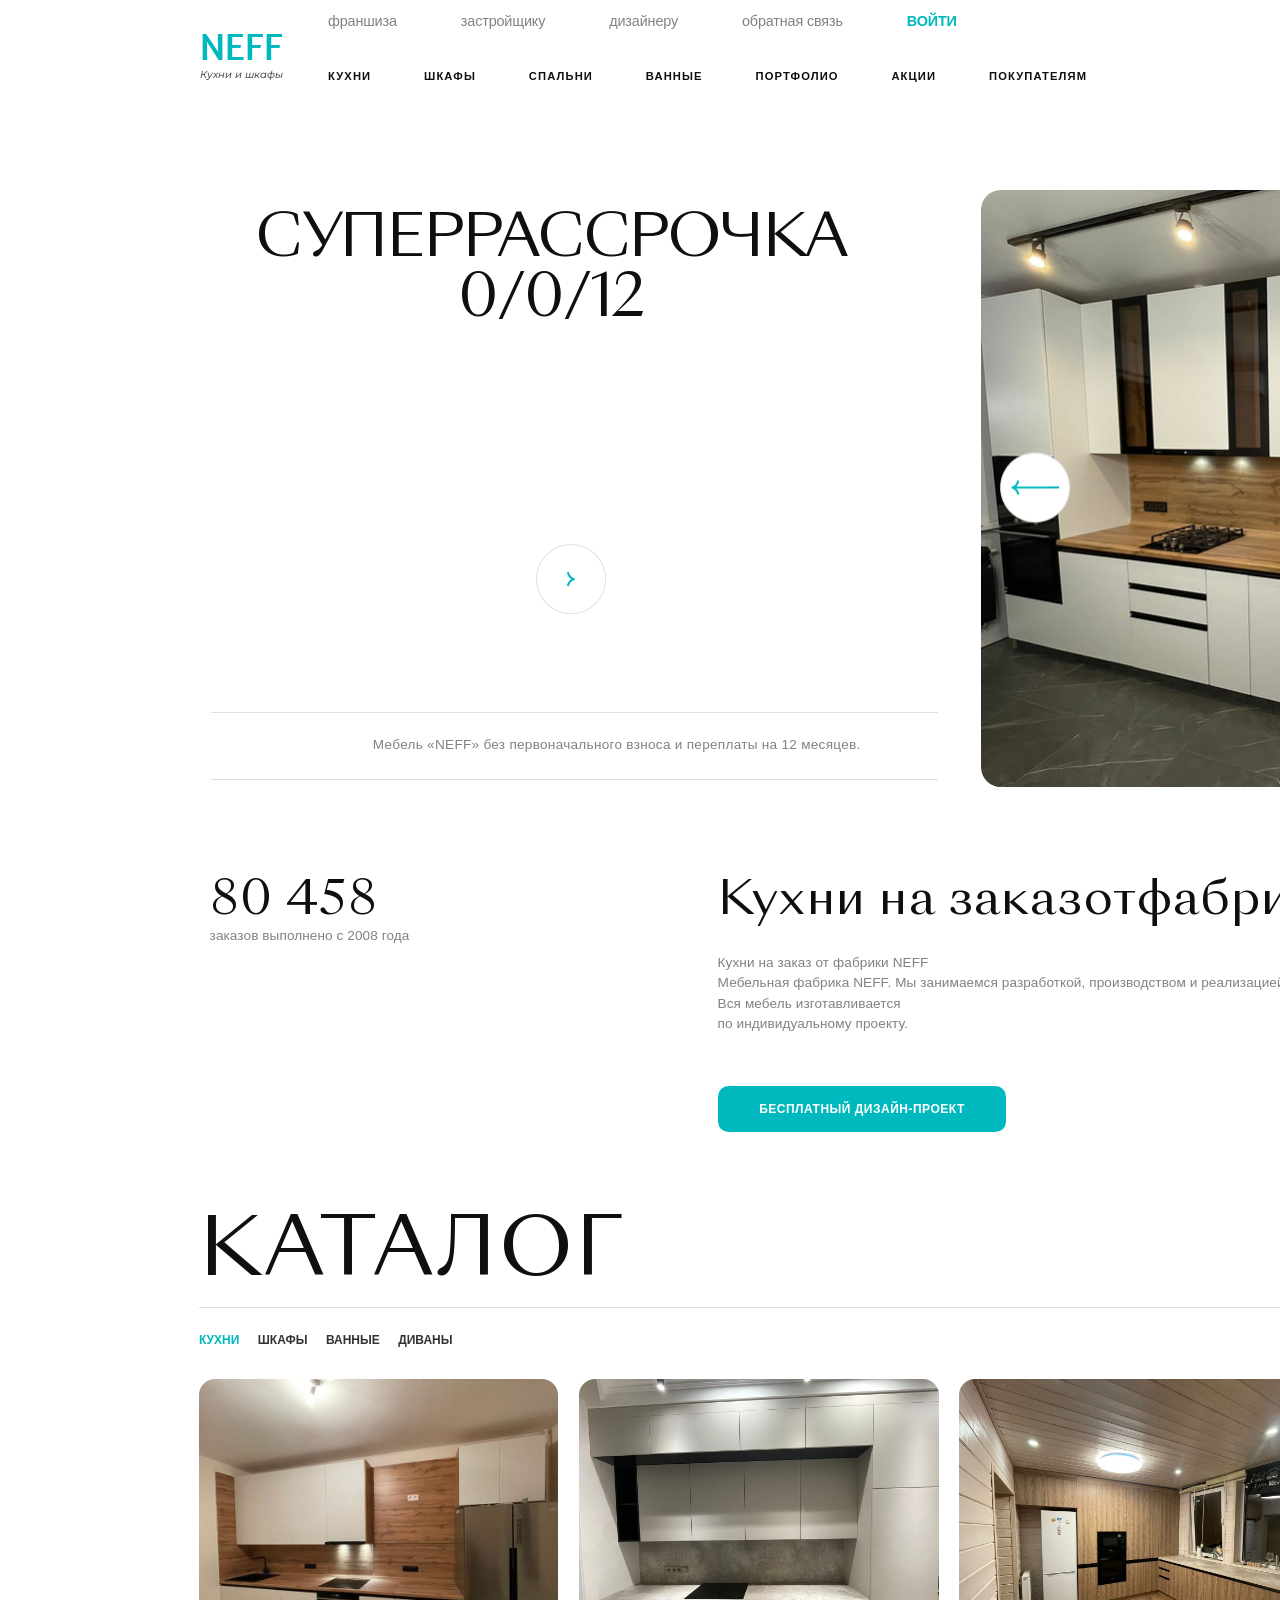
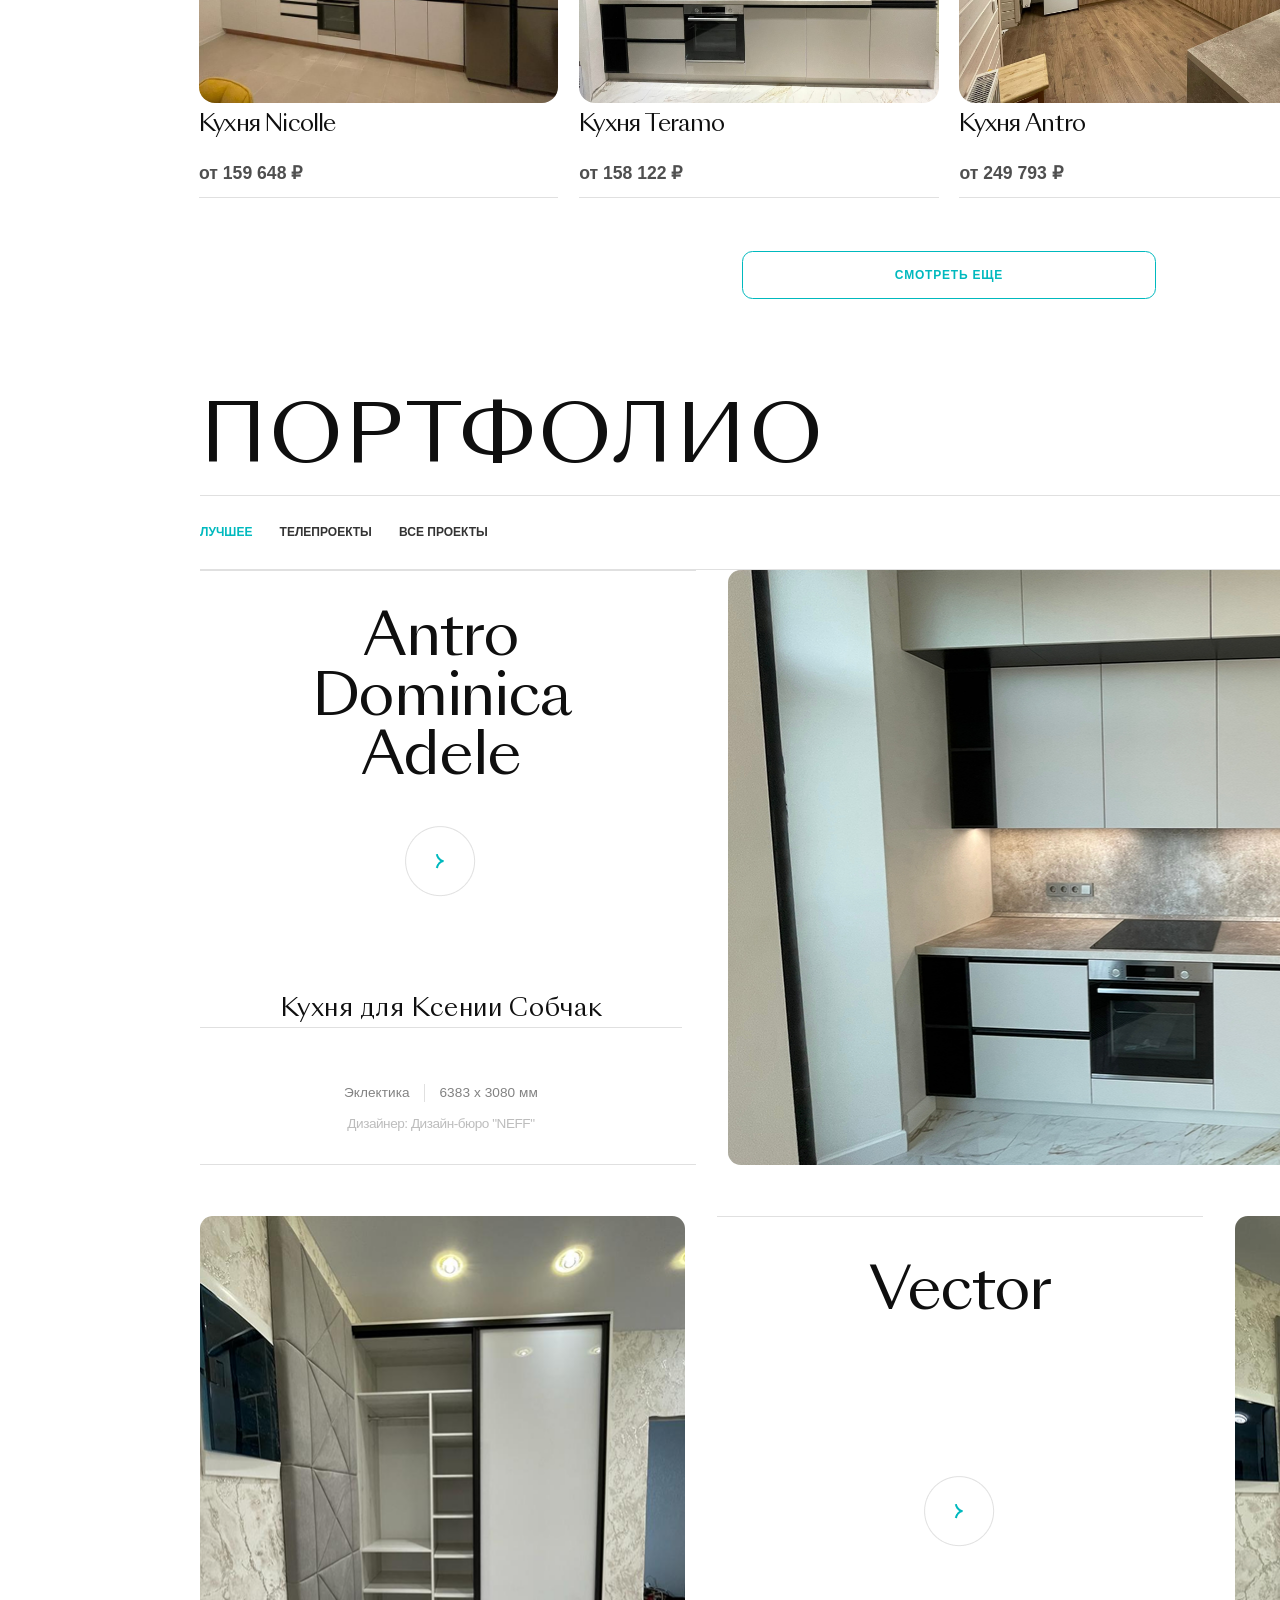
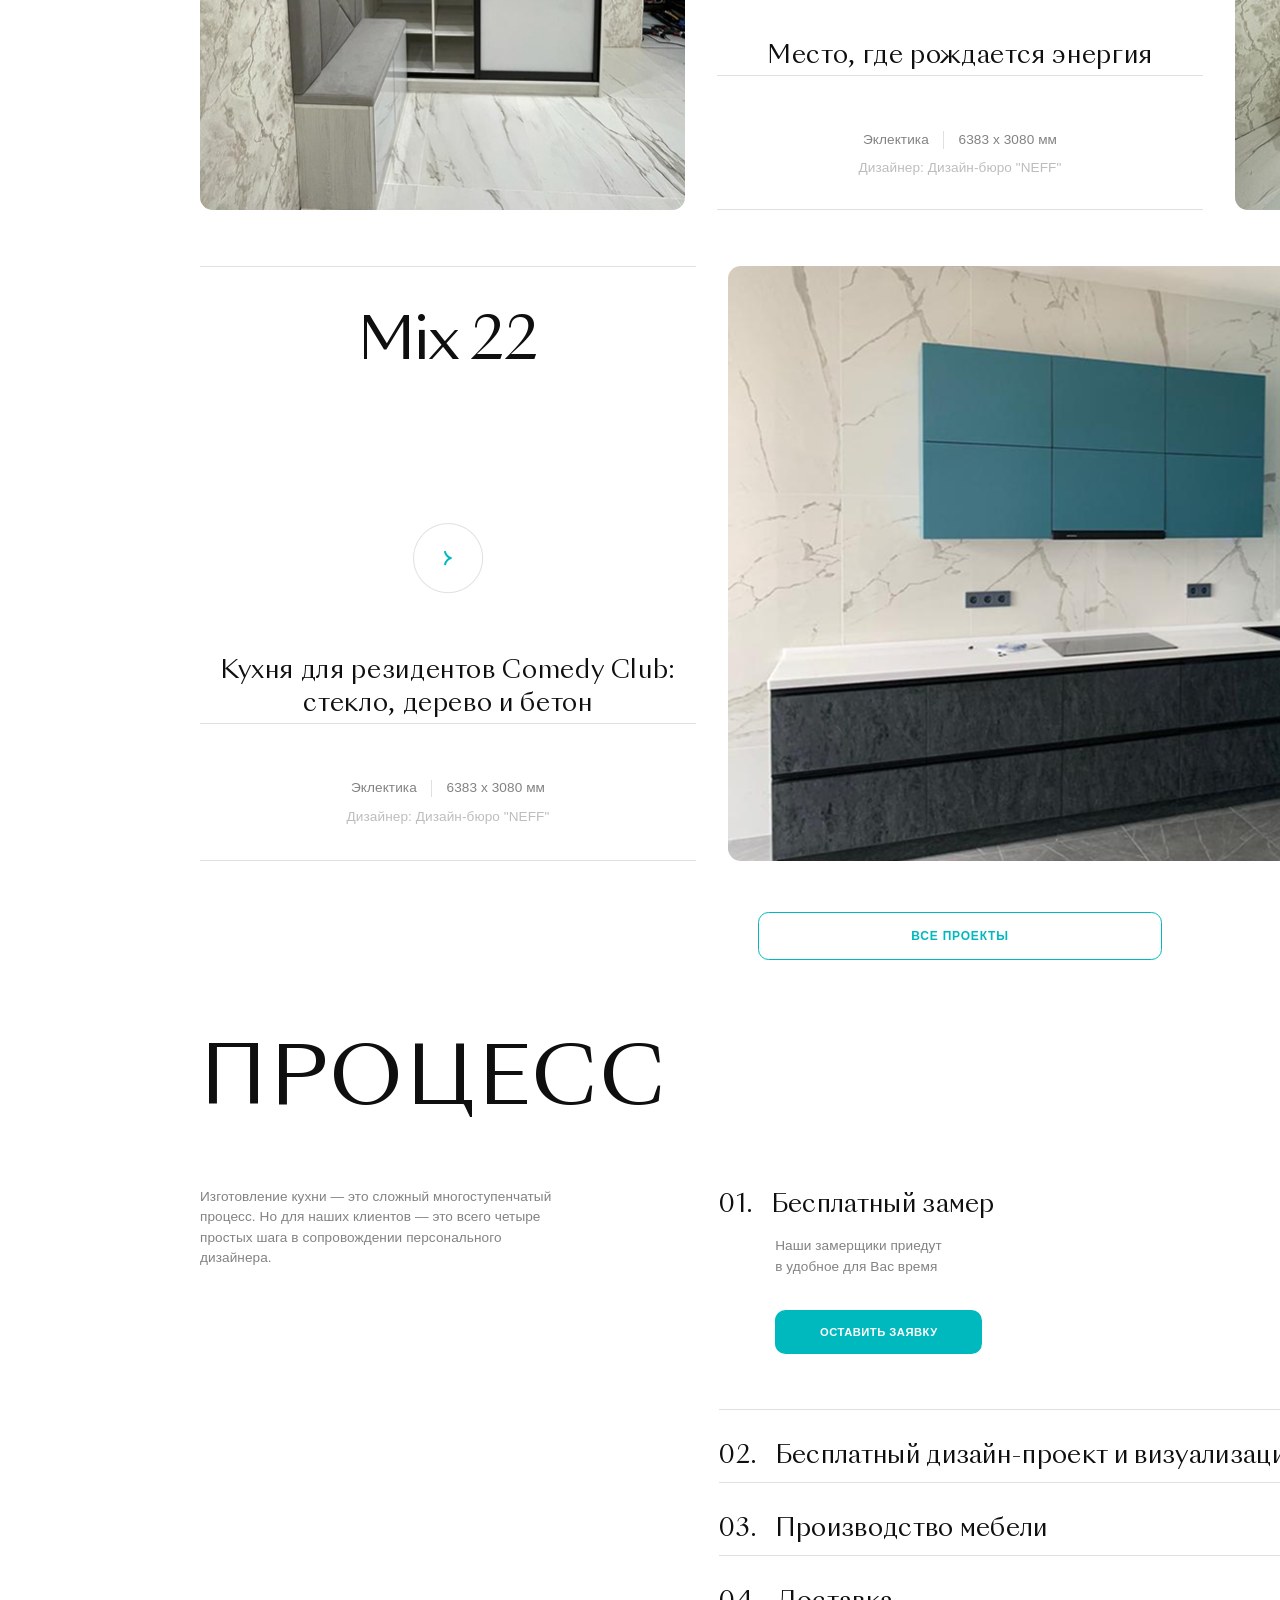
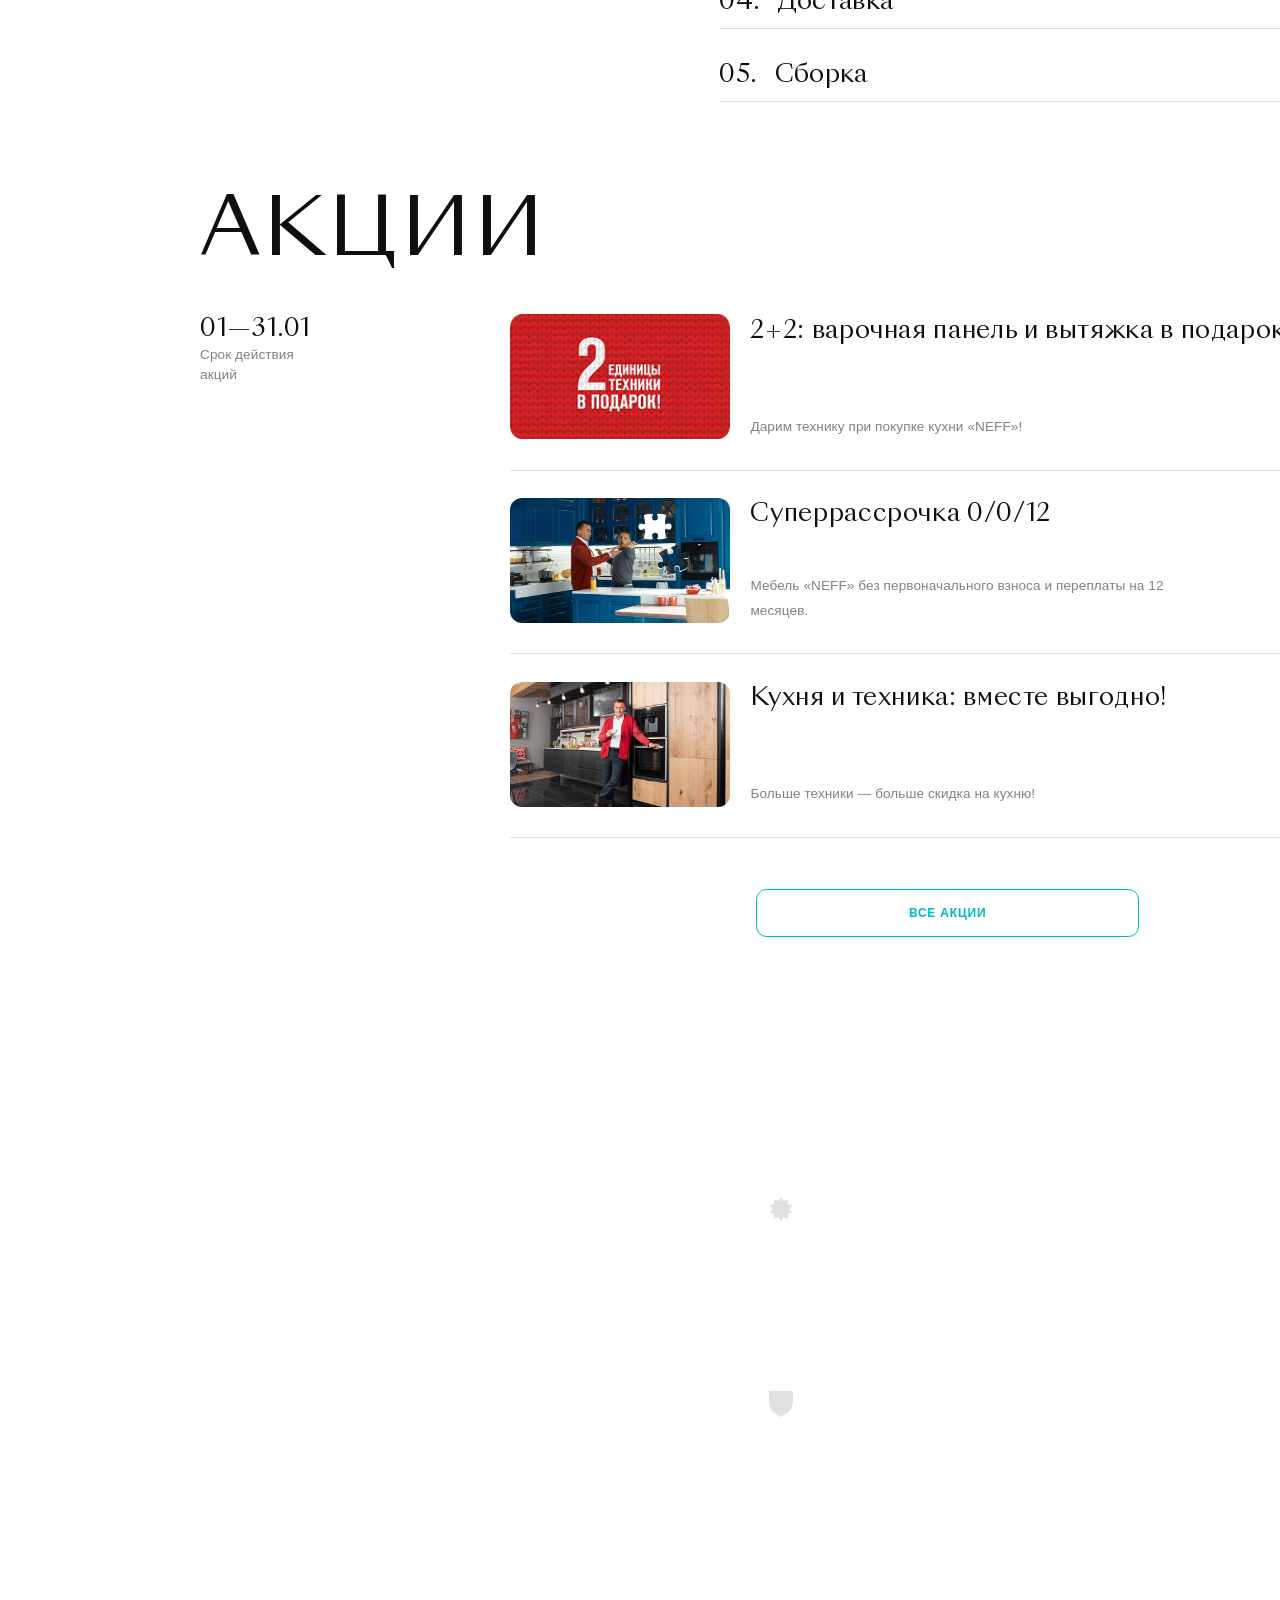
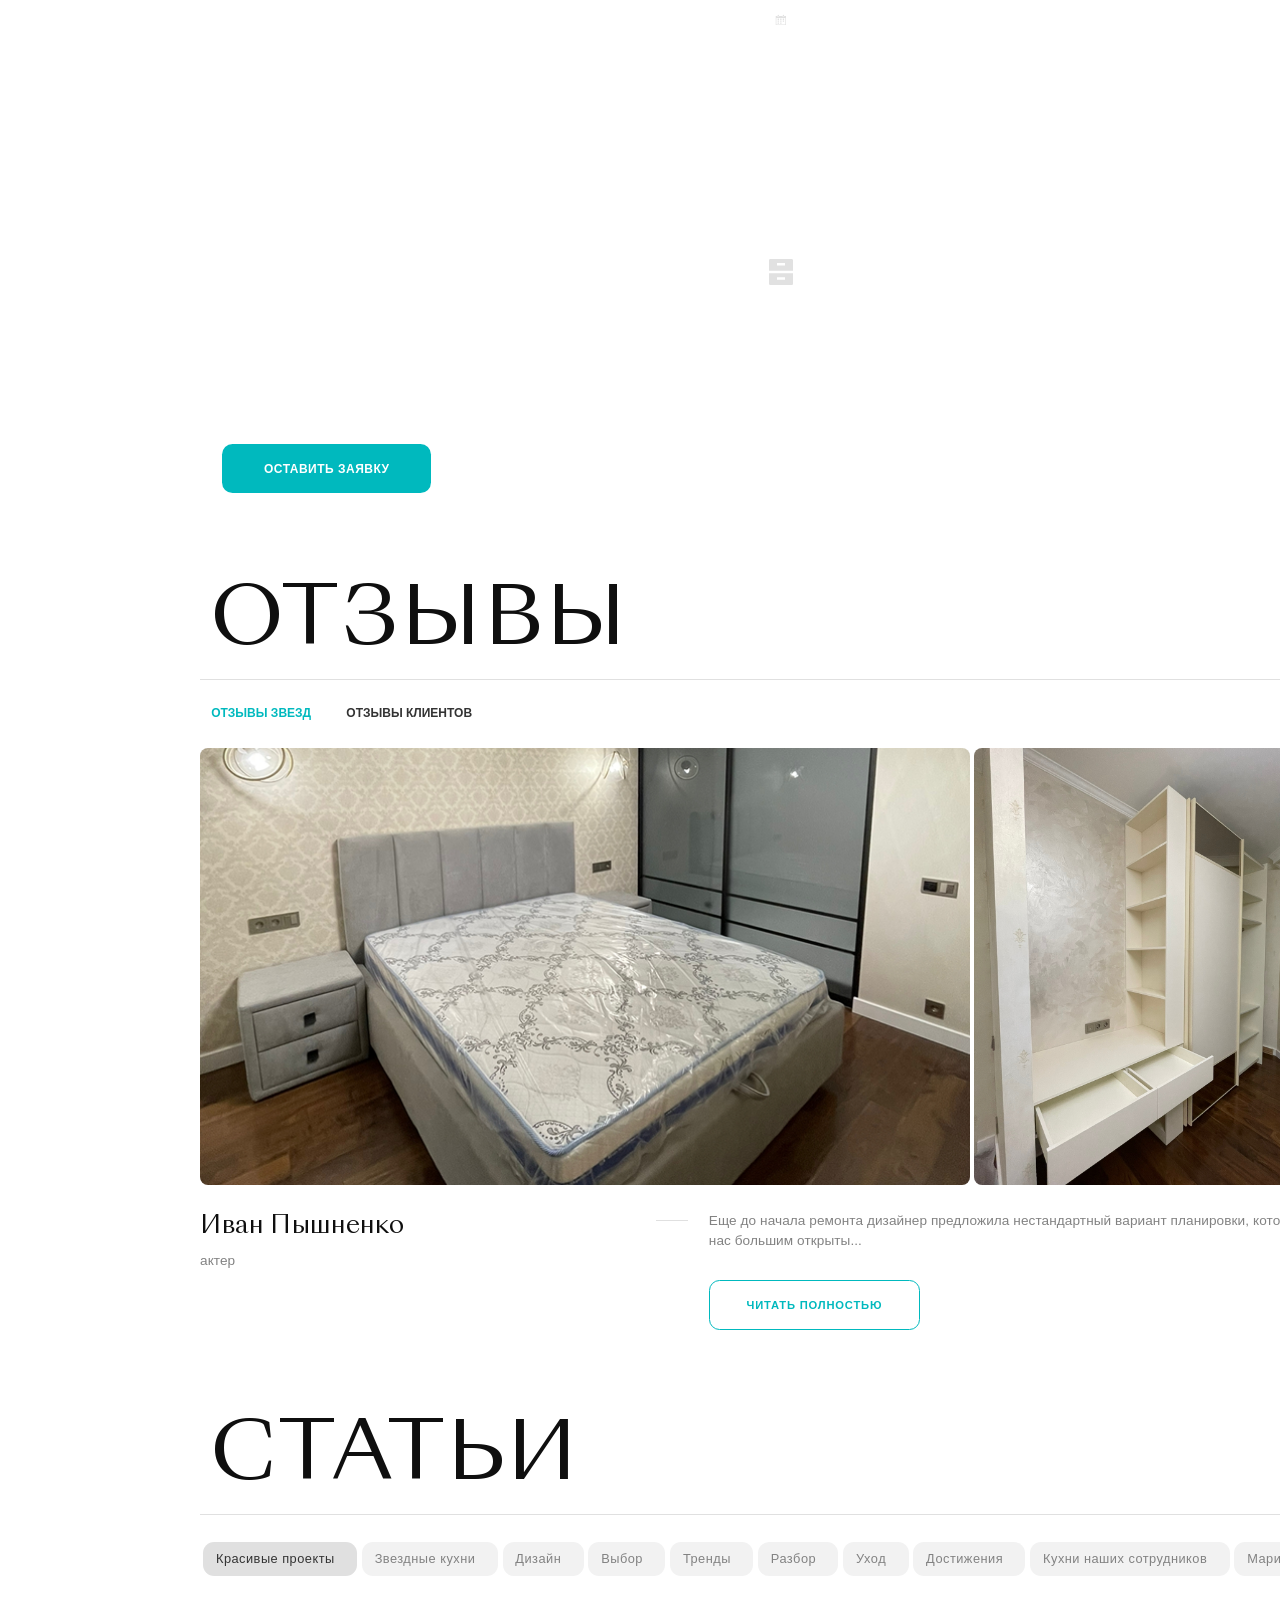
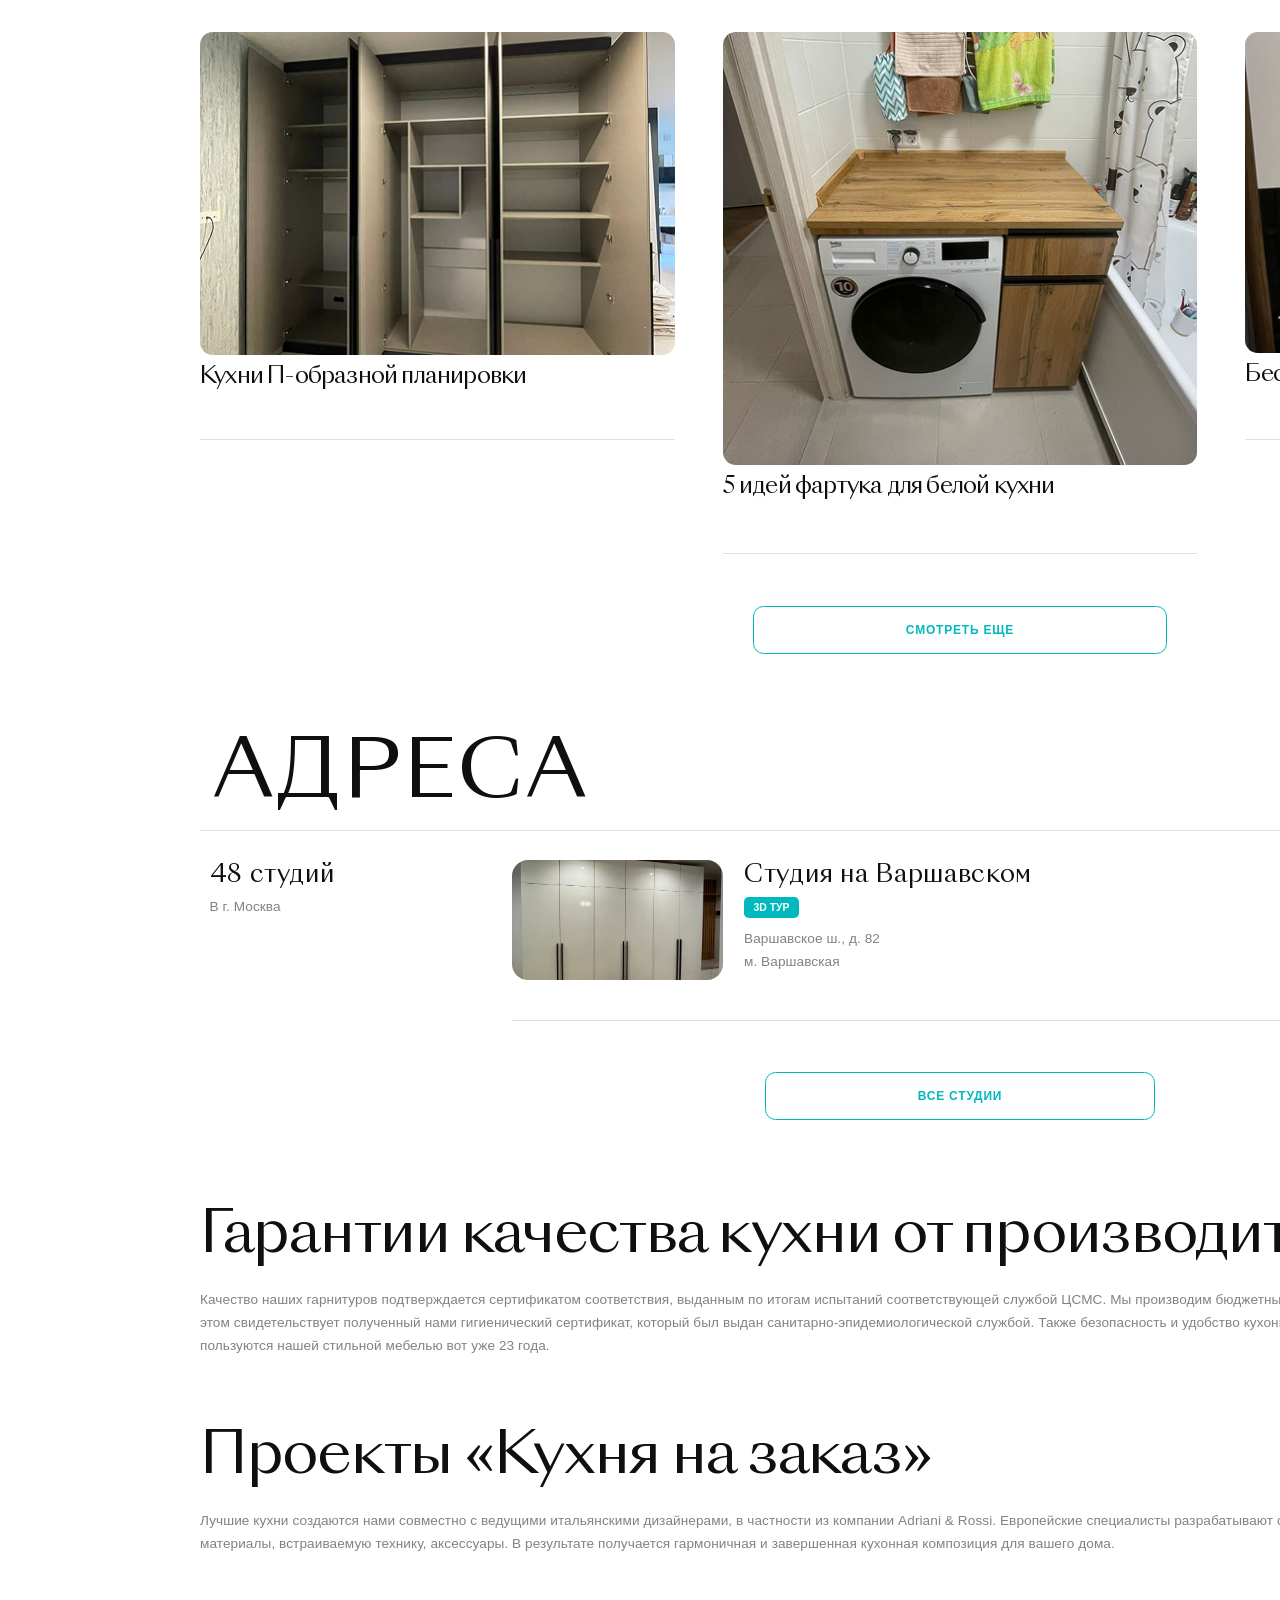
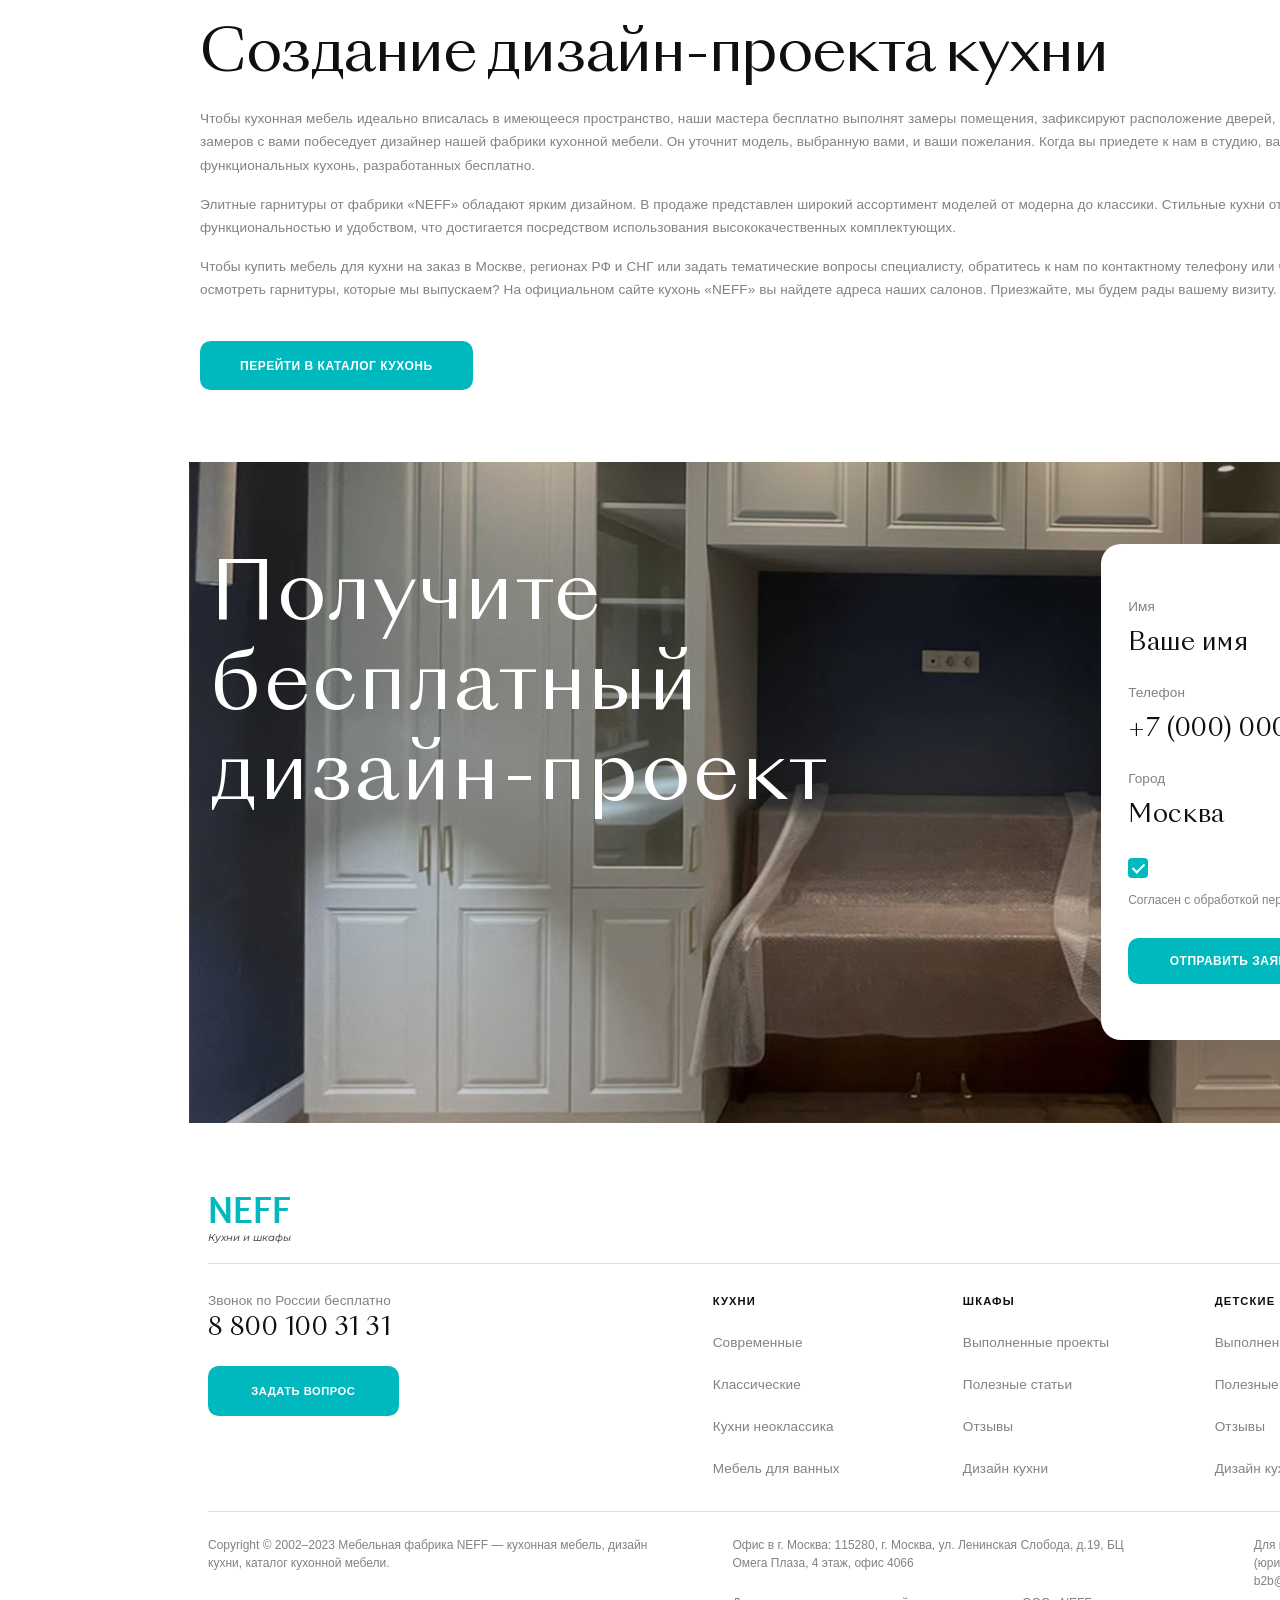
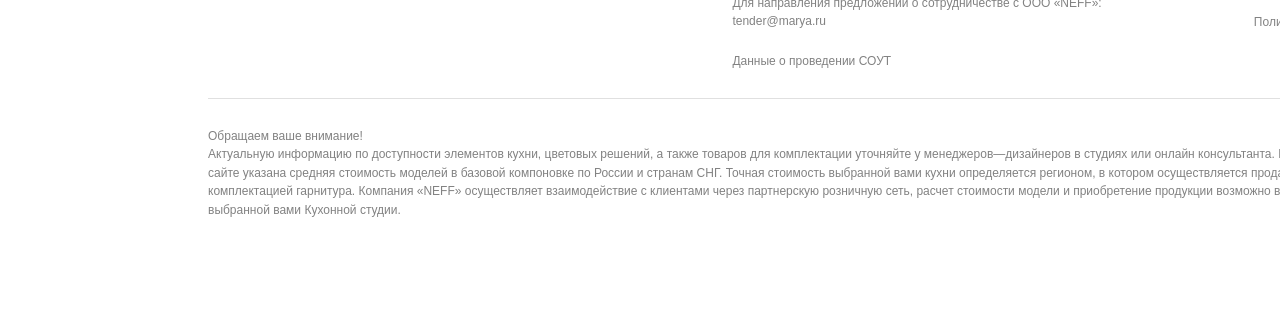
==== commit c988a025: "feat: add registration consent agreement" ====
--- a/index.html
+++ b/index.html
@@ -131,7 +131,7 @@
                 </div>
             </section>
 
-            <section class="about-section">
+            <section class="about-section" id="about">
                 <div class="container about-wrapper">
                     <div class="about-left">
                         <div class="font-heading-secondary">80 458</div>
@@ -149,7 +149,7 @@
                 </div>
             </section>
 
-            <section class="catalog-section">
+            <section class="catalog-section" id="catalog-products">
                 <div class="container">
                     <div class="catalog__header">
                         <h2 class="font-heading-huge" data-i18n="catalog-title">КАТАЛОГ</h2>
@@ -170,7 +170,7 @@
                 </div>
             </section>
 
-            <section class="portfolio-section">
+            <section class="portfolio-section" id="portfolio-preview">
                 <div class="container">
                     
                     <div class="portfolio__header-line">
@@ -272,7 +272,7 @@
                 </div>
             </section>
 
-            <section class="process-section">
+            <section class="process-section" id="process">
                 <div class="container process-container">
                     
                     <div class="process-intro">
@@ -359,7 +359,7 @@
             </section>
 
 
-            <section class="promos-section">
+            <section class="promos-section" id="promotions">
                 <div class="container">
                     
                     <div class="promos-header">
@@ -495,7 +495,7 @@
 
 
             
-                <section class="reviews-section">
+                <section class="reviews-section" id="reviews-preview">
                     <div class="container">
                         
                         <div class="reviews-header">
@@ -551,7 +551,7 @@
                 </section>
 
 
-            <section class="articles-section">
+            <section class="articles-section" id="articles-preview">
                 <div class="container">
                     
                     <div class="articles-header">
@@ -612,7 +612,7 @@
             </section>
             
 
-            <section class="addresses-section">
+            <section class="addresses-section" id="addresses">
                 <div class="container">
                     
                     <div class="addresses-header">
@@ -710,7 +710,7 @@
 
 
 
-            <section class="get-design-section">
+            <section class="get-design-section" id="get-design">
                 <div class="container design-wrapper">
                     
                     <div class="design-info">
@@ -759,7 +759,7 @@
             </section>
         </main>
 
-        <footer class="footer">
+        <footer class="footer" id="site-footer">
             <div class="container">
                 
                 <div class="footer__row footer__top">
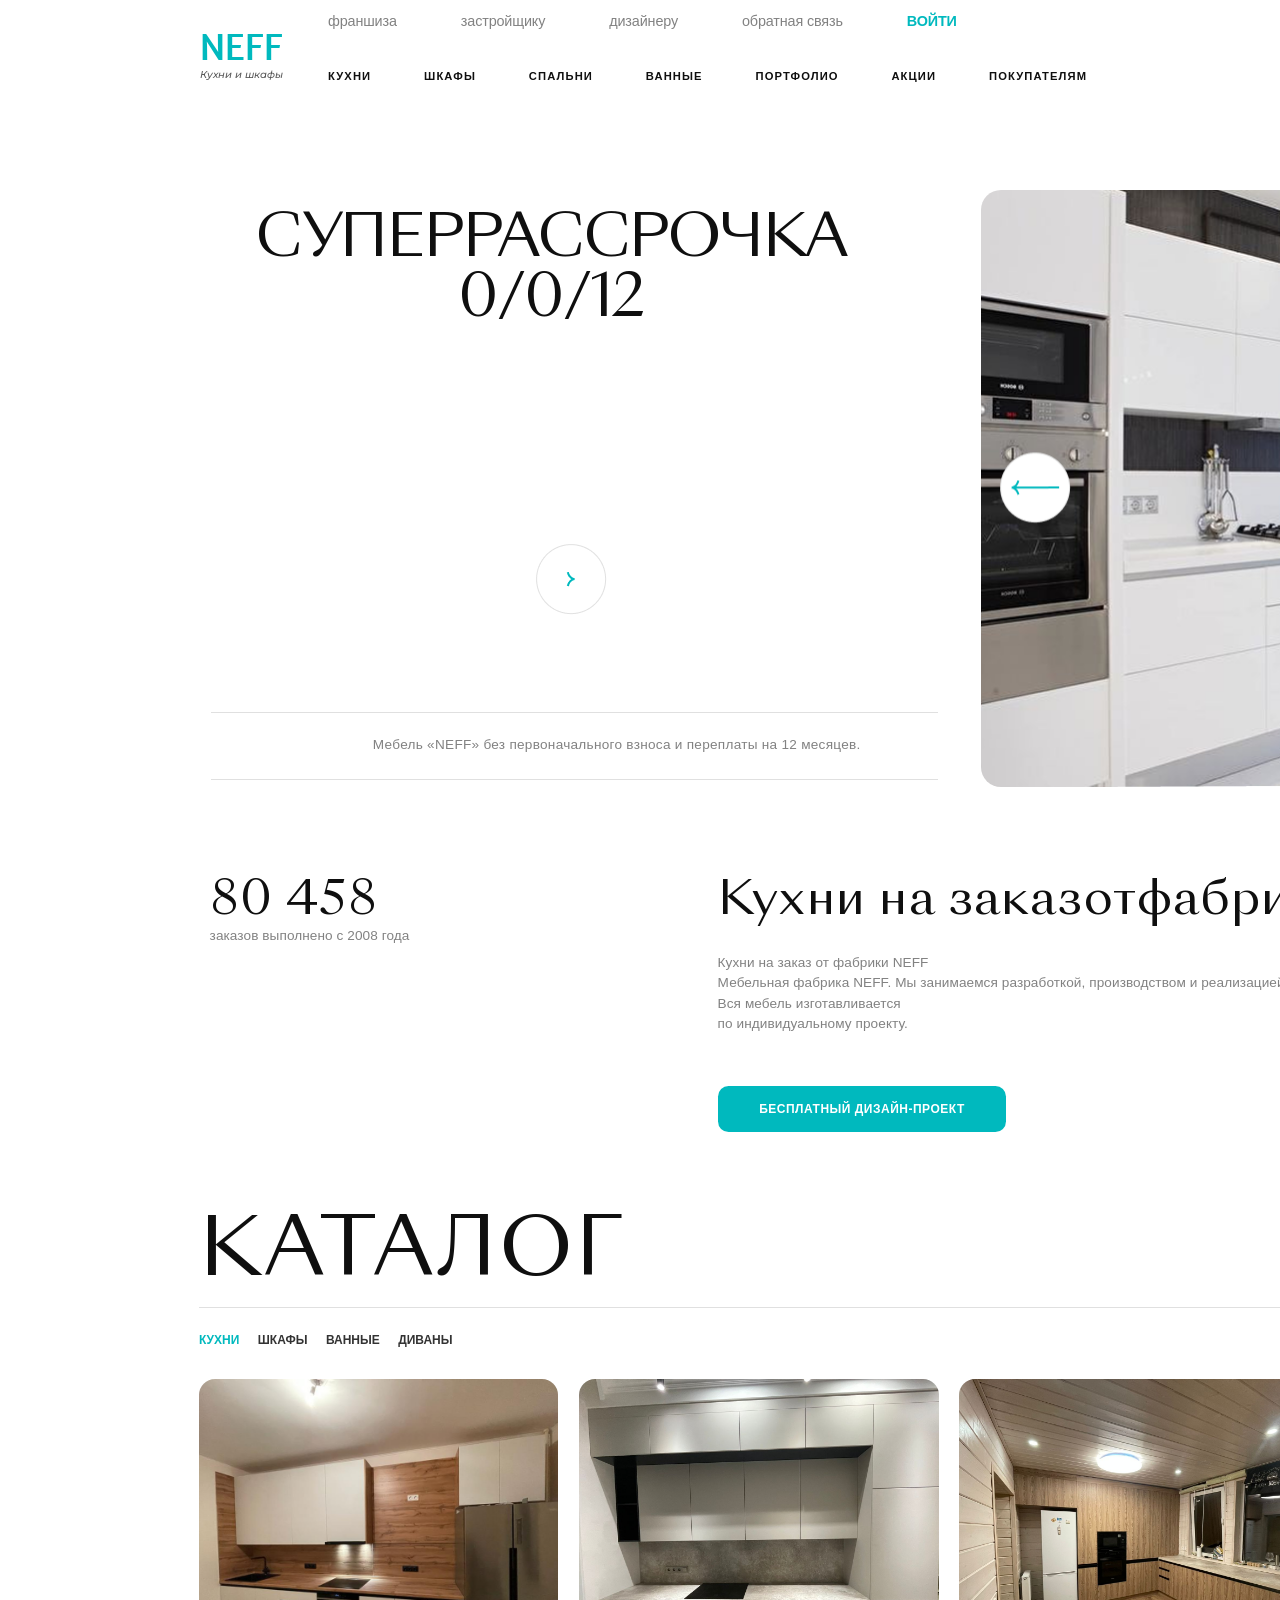
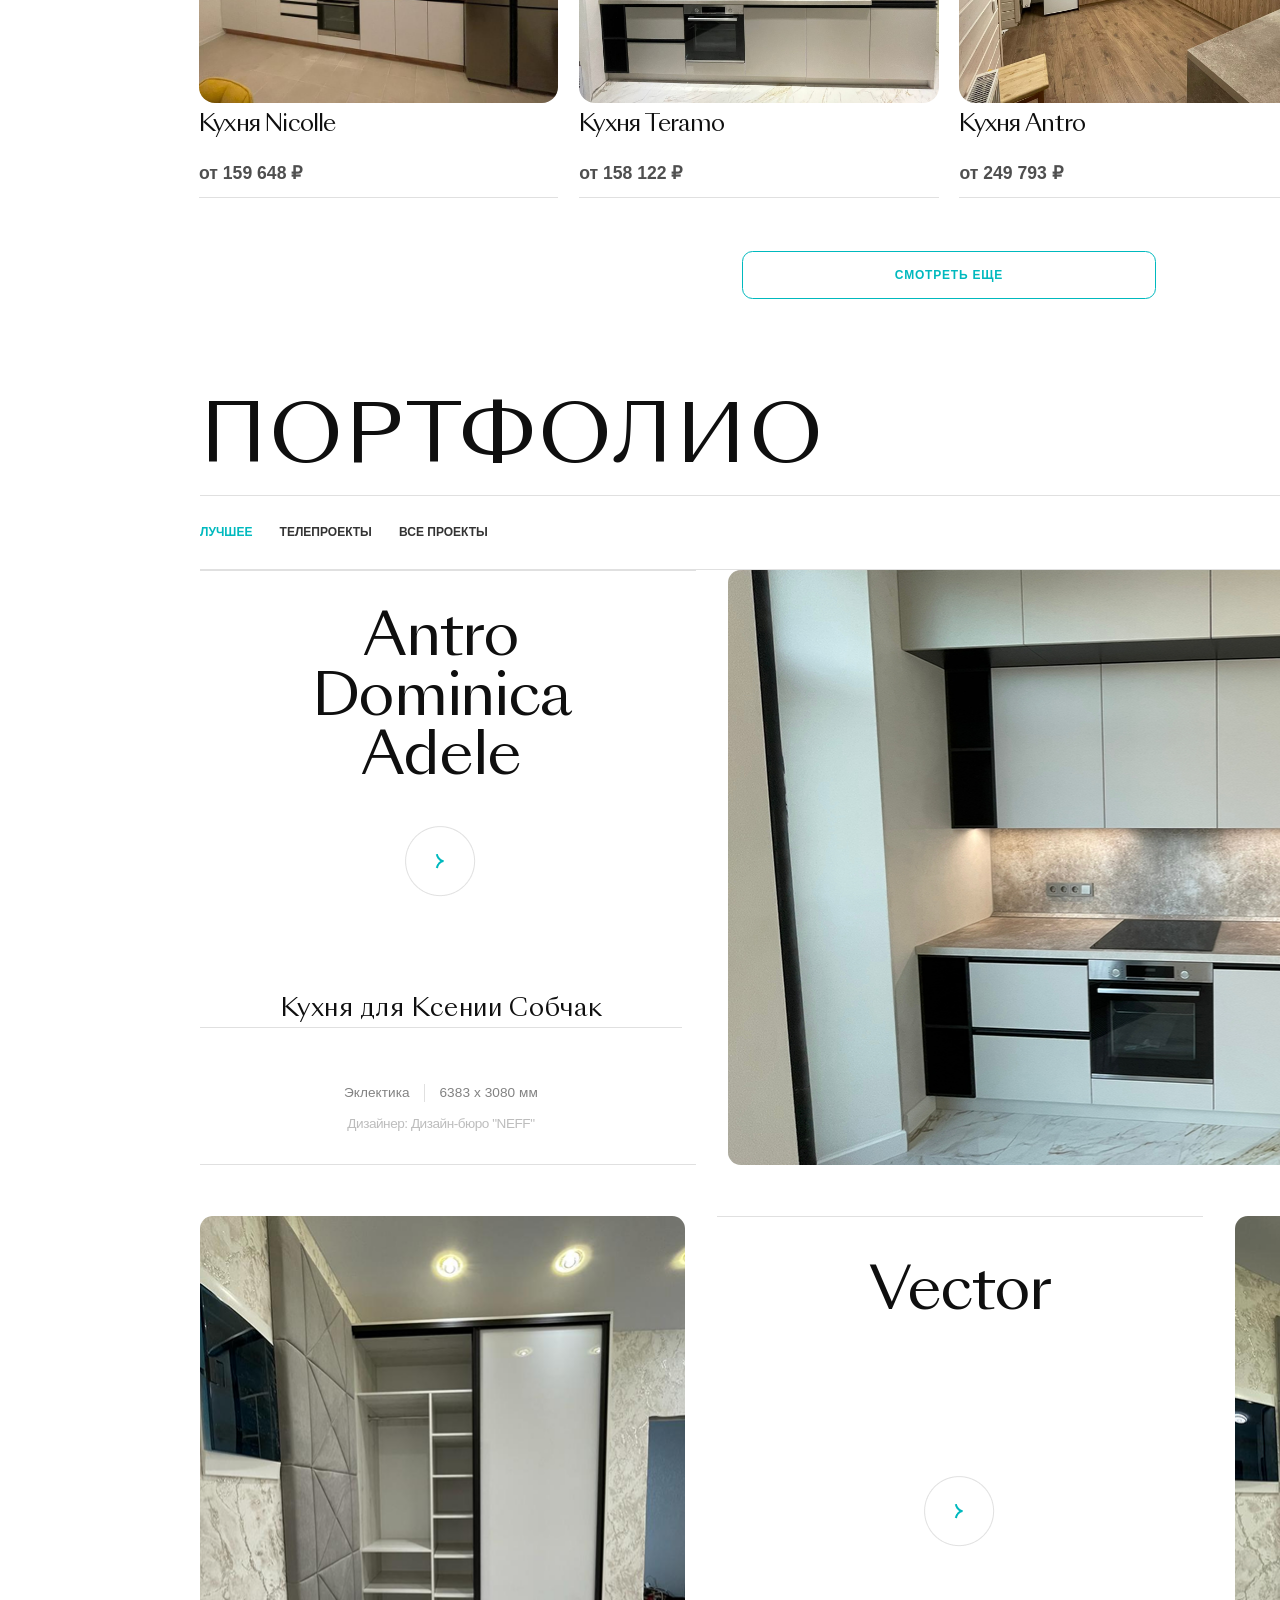
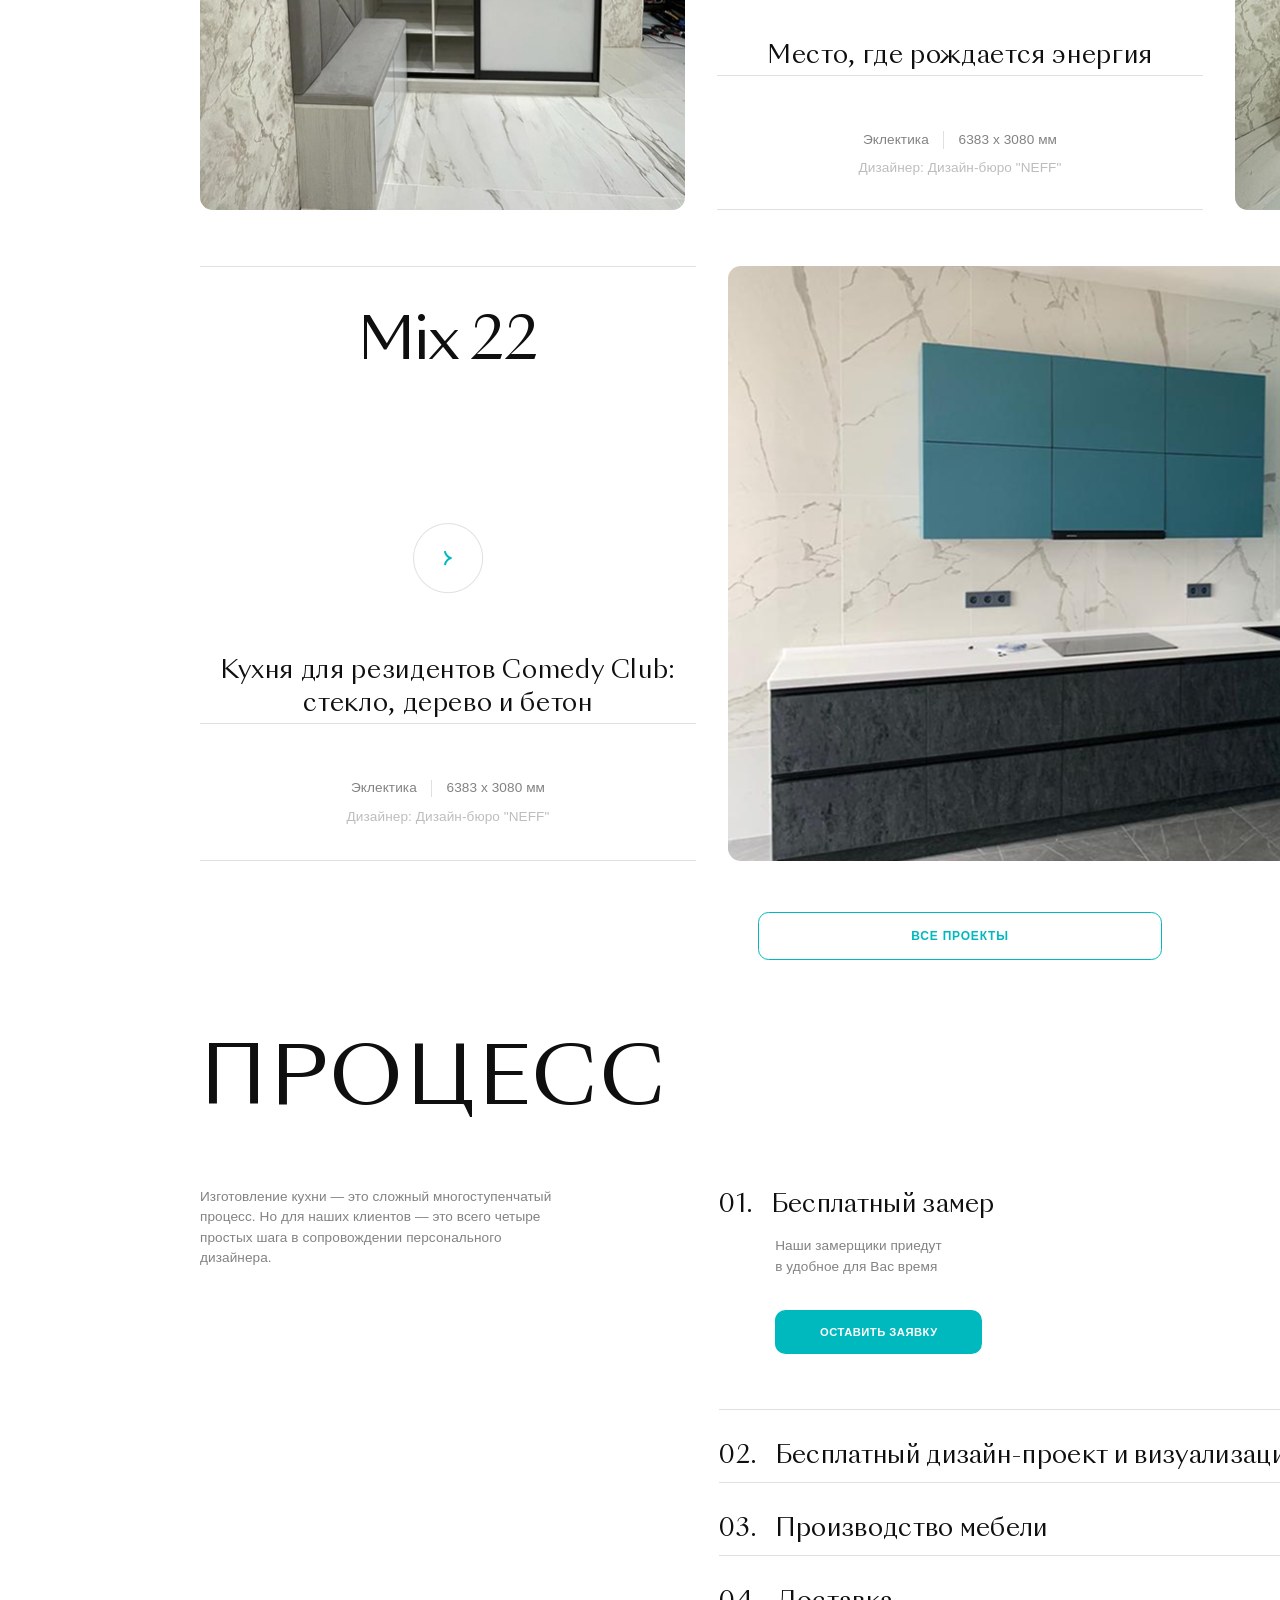
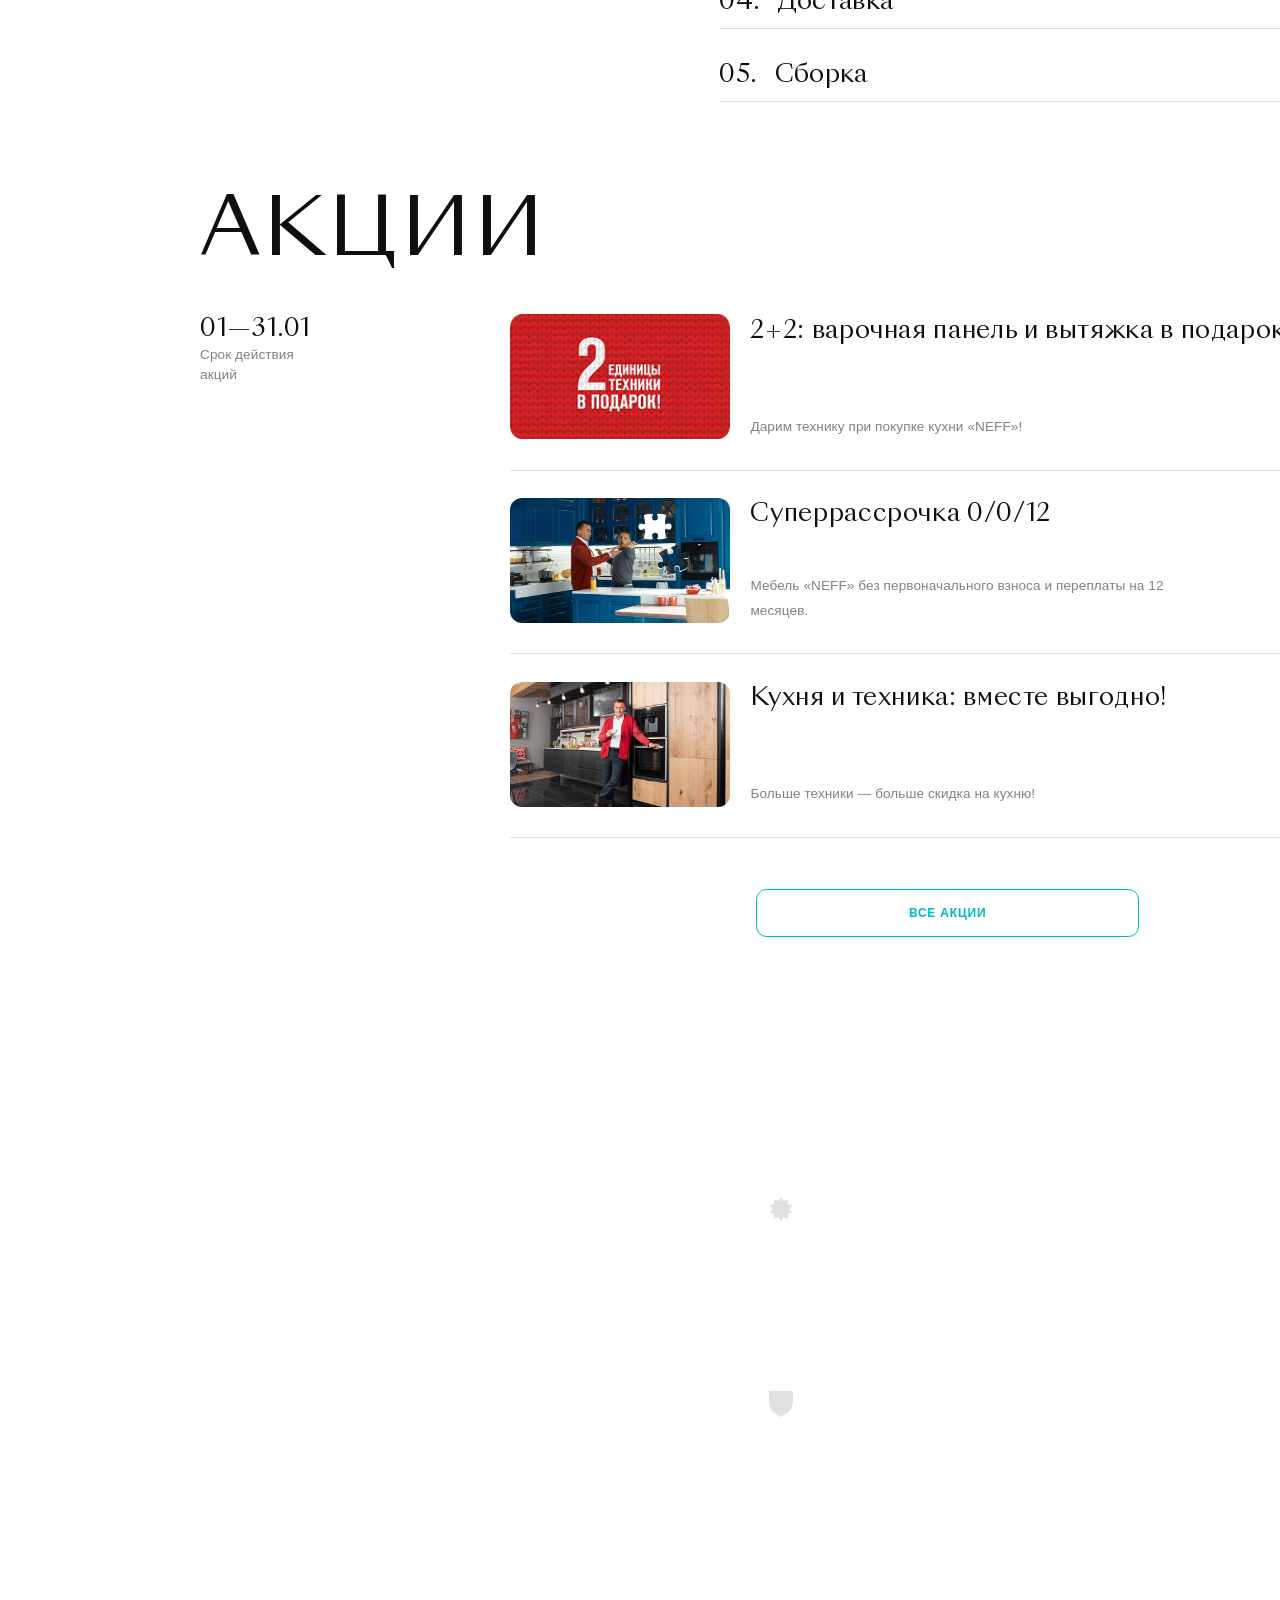
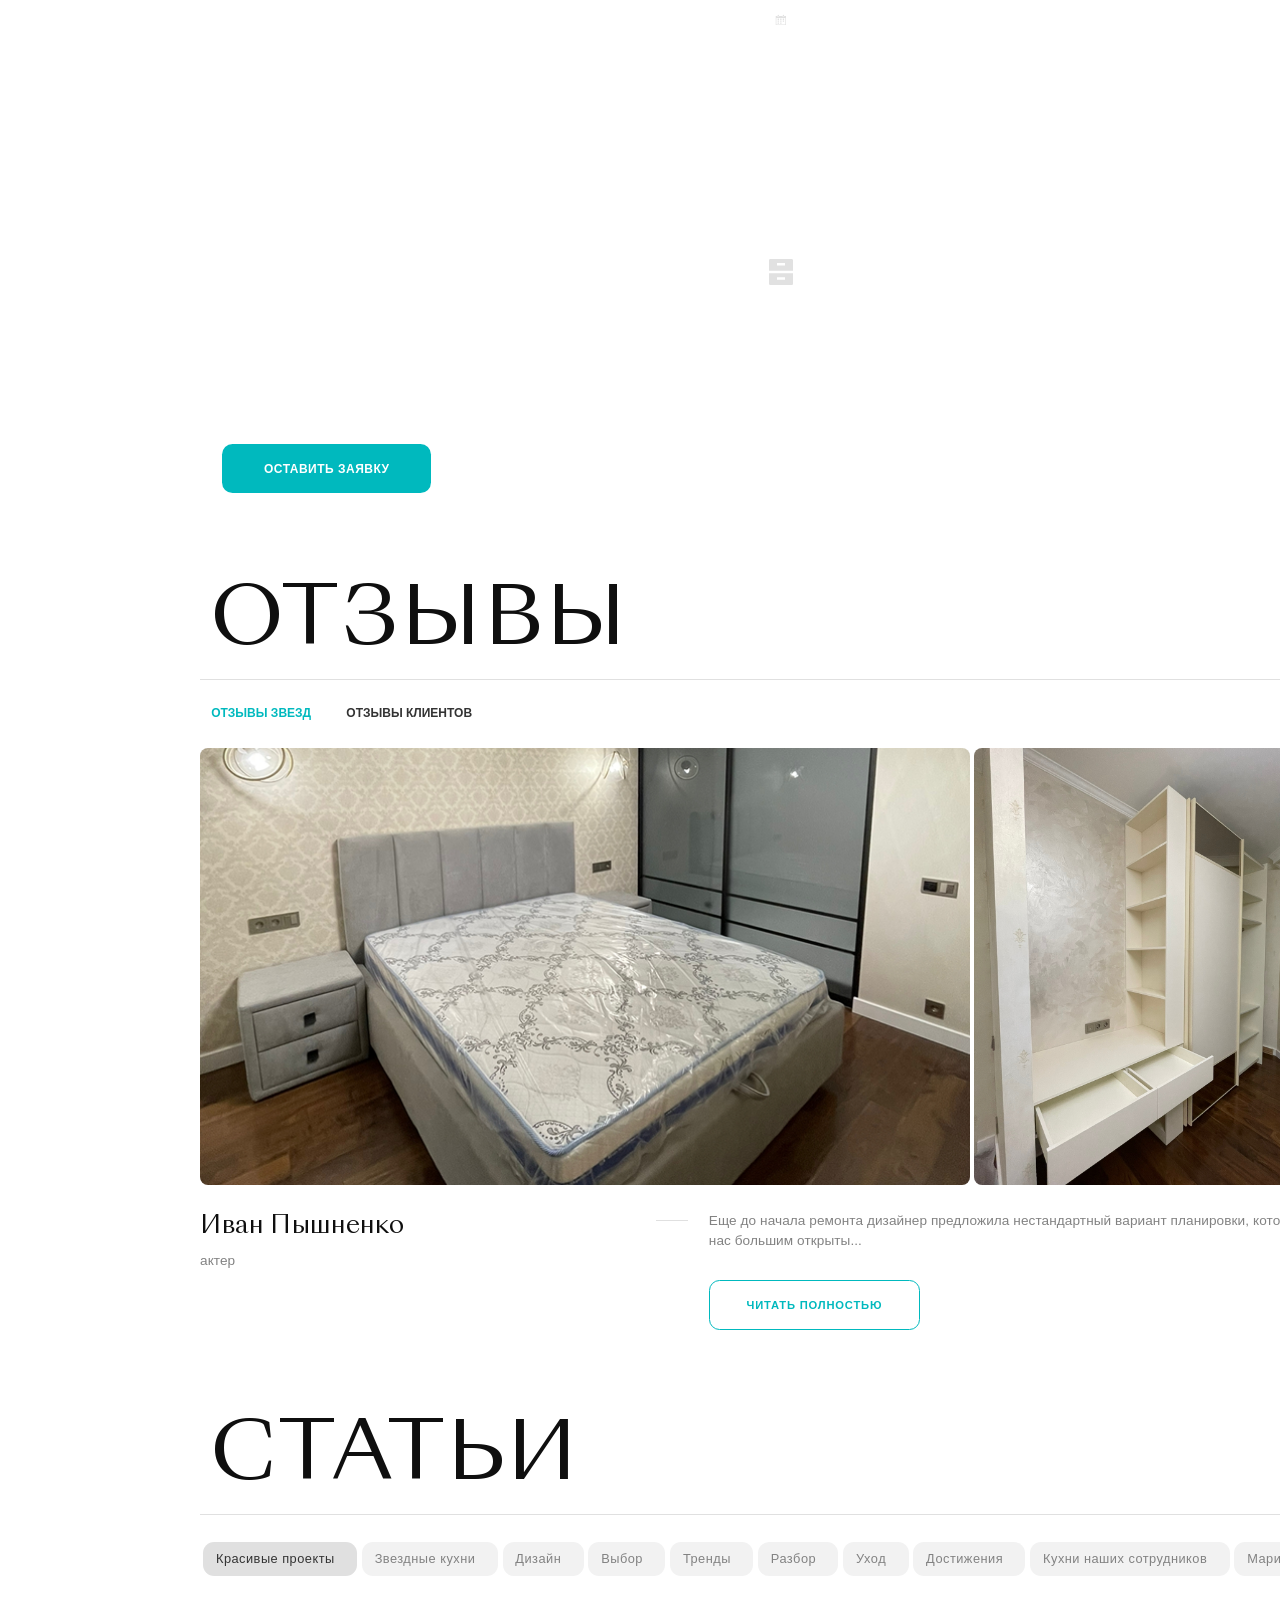
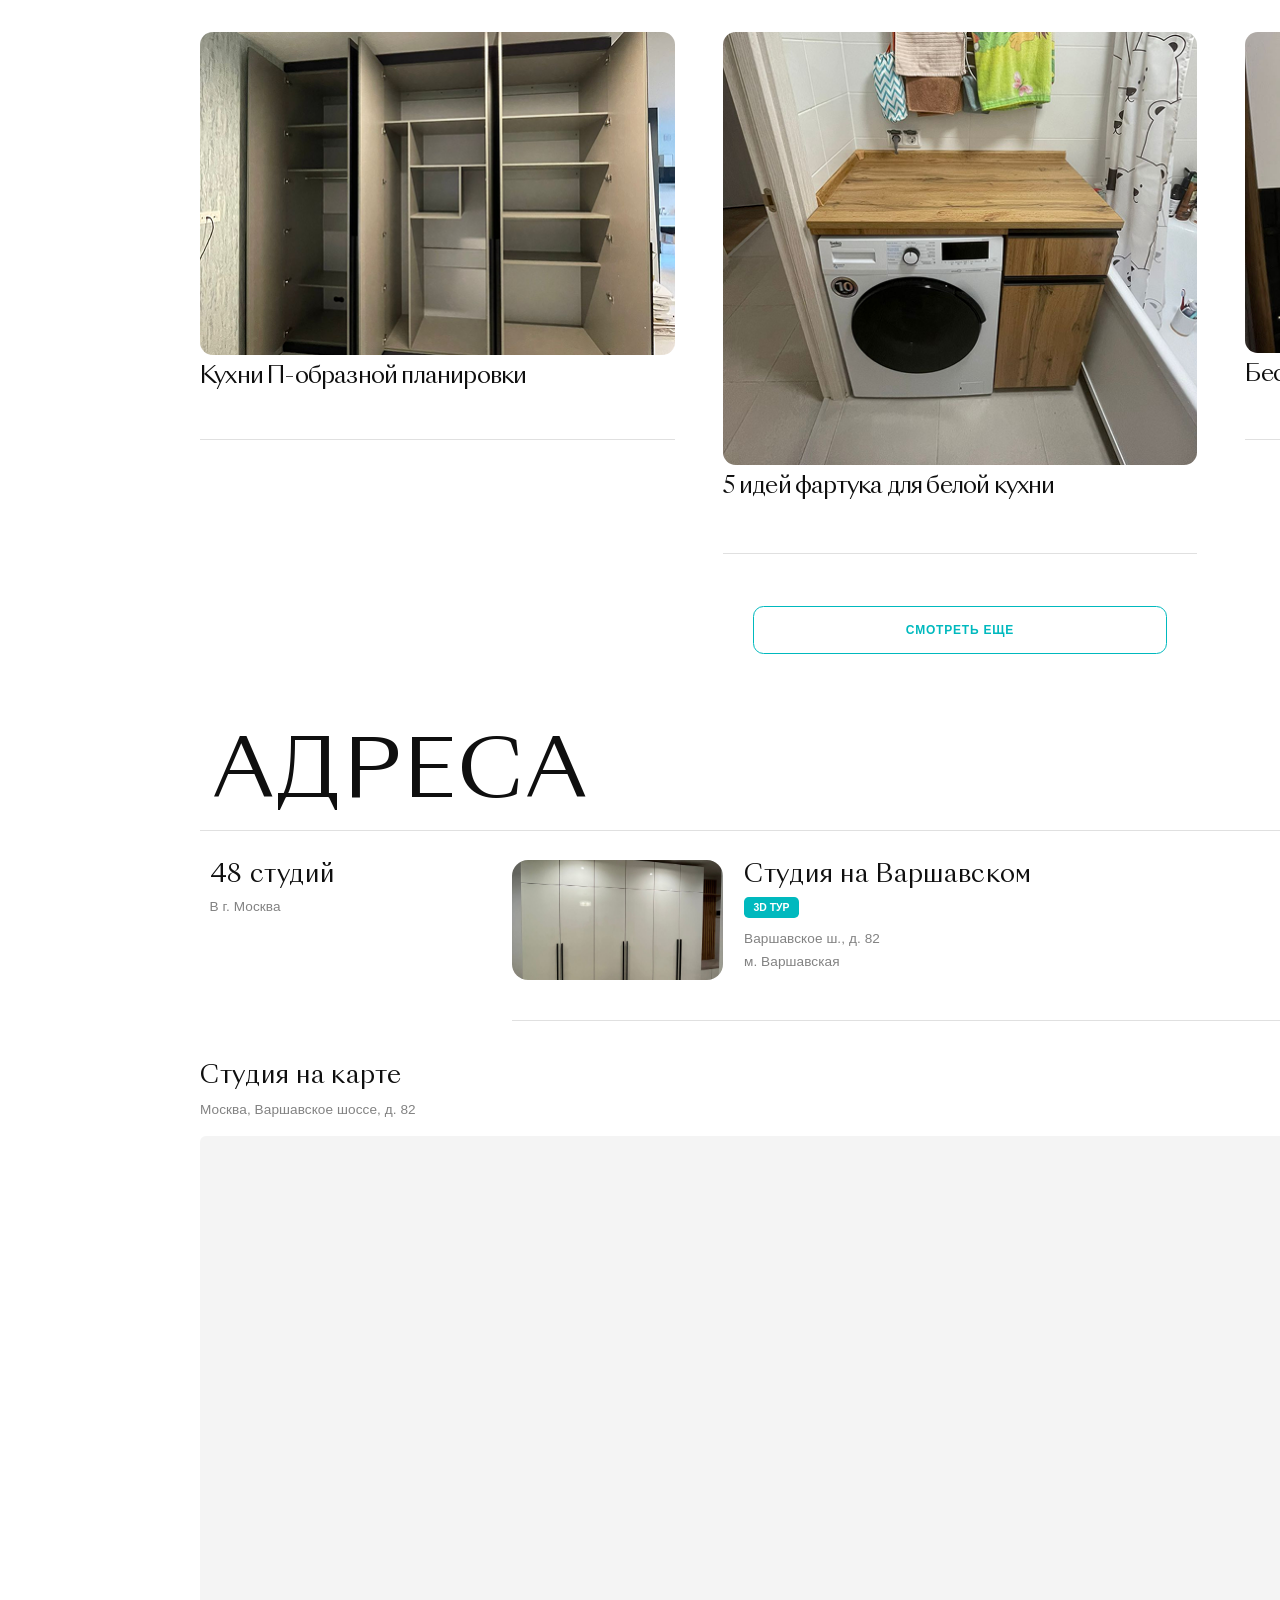
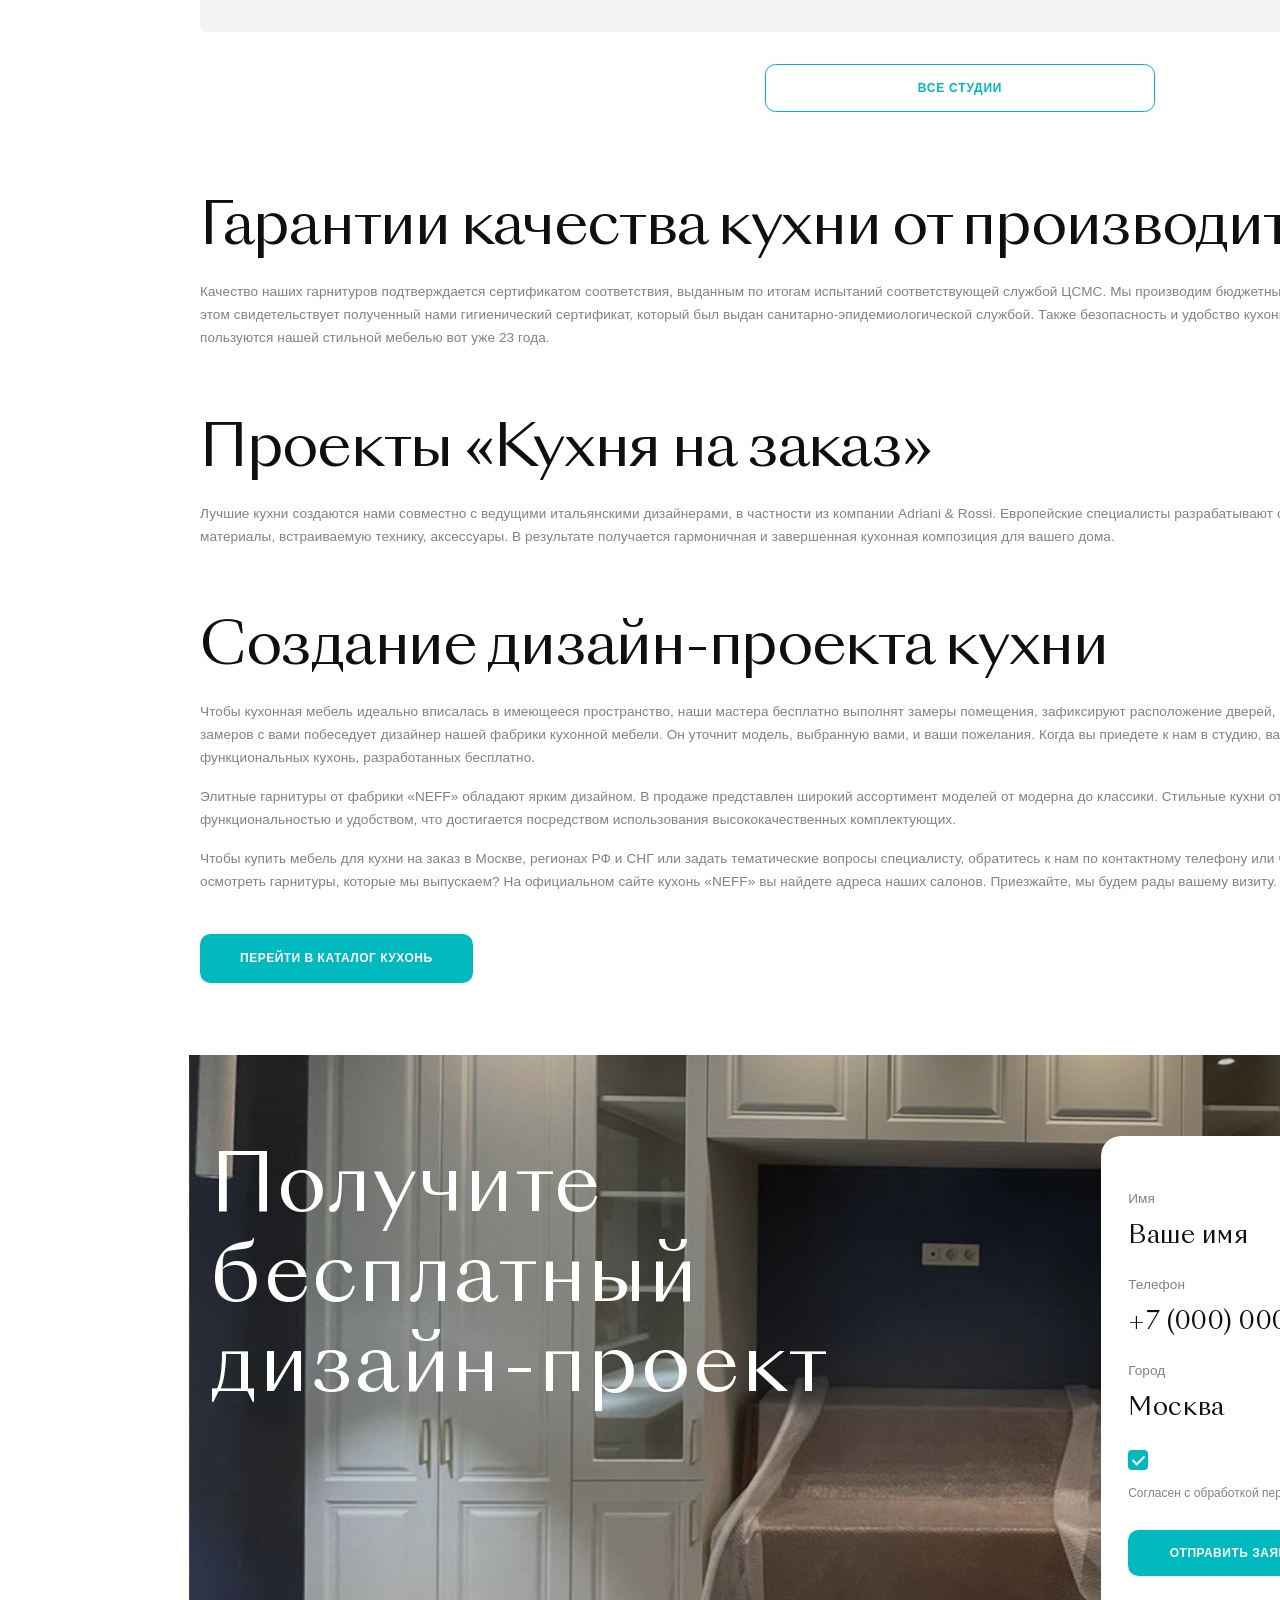
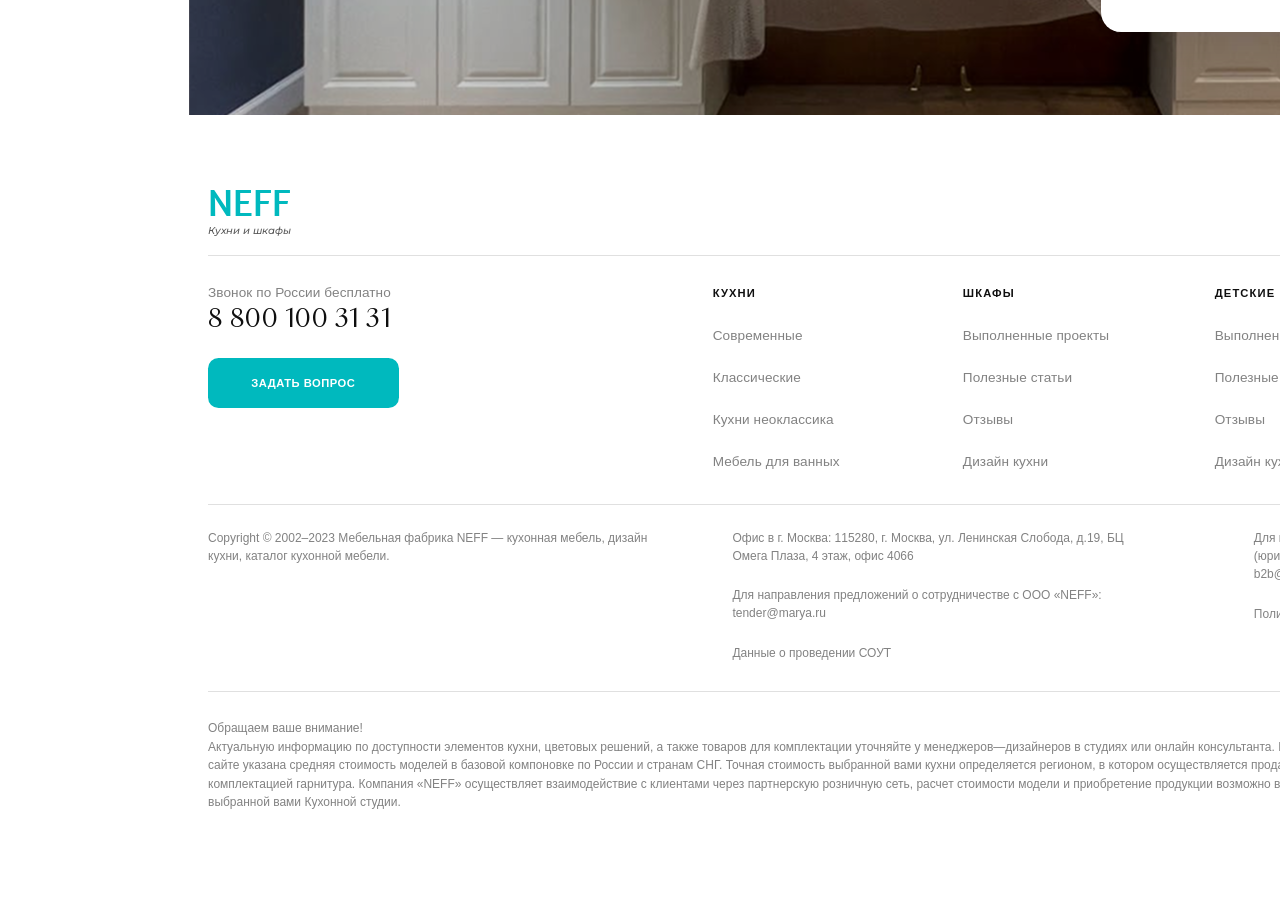
==== commit 6771cf9c: "feat: add interactive map" ====
--- a/index.html
+++ b/index.html
@@ -31,20 +31,20 @@
 
                 <nav class="header__nav desktop-only">
                     <div class="header__nav-top">
-                        <a href="#" class="font-nav-top" data-i18n="nav-franchise">франшиза</a>
-                        <a href="#" class="font-nav-top" data-i18n="nav-developer">застройщику</a>
-                        <a href="#" class="font-nav-top" data-i18n="nav-designer">дизайнеру</a>
-                        <a href="#" class="font-nav-top" data-i18n="nav-feedback">обратная связь</a>
+                        <a href="index.html#about" class="font-nav-top" data-i18n="nav-franchise">франшиза</a>
+                        <a href="catalog.html#design-order" class="font-nav-top" data-i18n="nav-developer">застройщику</a>
+                        <a href="portfolio.html#portfolio-projects" class="font-nav-top" data-i18n="nav-designer">дизайнеру</a>
+                        <a href="index.html#get-design" class="font-nav-top" data-i18n="nav-feedback">обратная связь</a>
                         <a href="login.html" class="font-nav-top auth-nav-link" id="auth-link" style="color: var(--accent-color); font-weight: 700;">ВОЙТИ</a>
                     </div>
                     <div class="header__nav-bottom">
                         <a href="catalog.html" class="font-nav-bottom" id="dropdown-trigger" data-i18n="nav-kitchens">кухни</a>
-                        <a href="#" class="font-nav-bottom" data-i18n="nav-wardrobes">шкафы</a>
-                        <a href="#" class="font-nav-bottom" data-i18n="nav-bedrooms">спальни</a>
-                        <a href="#" class="font-nav-bottom" data-i18n="nav-bathrooms">ванные</a>
+                        <a href="catalog.html?collection=wardrobes#catalog-products" class="font-nav-bottom" data-i18n="nav-wardrobes">шкафы</a>
+                        <a href="catalog.html?collection=bedrooms#catalog-products" class="font-nav-bottom" data-i18n="nav-bedrooms">спальни</a>
+                        <a href="catalog.html?collection=bathrooms#catalog-products" class="font-nav-bottom" data-i18n="nav-bathrooms">ванные</a>
                         <a href="portfolio.html" class="font-nav-bottom" data-i18n="nav-portfolio">портфолио</a>
                         <a href="promos.html" class="font-nav-bottom" data-i18n="nav-promos">акции</a>
-                        <a href="#" class="font-nav-bottom" data-i18n="nav-buyers">покупателям</a>
+                        <a href="index.html#process" class="font-nav-bottom" data-i18n="nav-buyers">покупателям</a>
                     </div>
                 </nav>
 
@@ -156,10 +156,10 @@
                     </div>
                     <div class="catalog__tabs-wrapper">
                         <div class="catalog__tabs">
-                            <a href="#" class="font-tab active">Кухни</a>
-                            <a href="#" class="font-tab">Шкафы</a>
-                            <a href="#" class="font-tab">Ванные</a>
-                            <a href="#" class="font-tab">Диваны</a>
+                            <a href="catalog.html#catalog-products" class="font-tab active">Кухни</a>
+                            <a href="catalog.html?collection=wardrobes#catalog-products" class="font-tab">Шкафы</a>
+                            <a href="catalog.html?collection=bathrooms#catalog-products" class="font-tab">Ванные</a>
+                            <a href="catalog.html?collection=sofas#catalog-products" class="font-tab">Диваны</a>
                         </div>
                     </div>
                     <div class="catalog__grid" id="catalog-grid" data-json="products">
@@ -179,11 +179,11 @@
                     <div class="portfolio__tabs-line">
                         <div class="portfolio__tabs">
                             <div class="portfolio__tabs-left">
-                                <a href="#" class="font-tab active">ЛУЧШЕЕ</a>
-                                <a href="#" class="font-tab">ТЕЛЕПРОЕКТЫ</a>
-                                <a href="#" class="font-tab">ВСЕ ПРОЕКТЫ</a>
-                            </div>
-                            <a href="#" class="font-tab portfolio-cta">ХОЧУ ПРОЕКТ &rsaquo;</a>
+                                <a href="portfolio.html#portfolio-projects" class="font-tab active">ЛУЧШЕЕ</a>
+                                <a href="portfolio.html#portfolio-projects" class="font-tab">ТЕЛЕПРОЕКТЫ</a>
+                                <a href="portfolio.html#portfolio-projects" class="font-tab">ВСЕ ПРОЕКТЫ</a>
+                            </div>
+                            <a href="index.html" class="font-tab portfolio-cta">ХОЧУ ПРОЕКТ &rsaquo;</a>
                         </div>
                     </div>
 
@@ -503,8 +503,8 @@
                         </div>
 
                         <div class="reviews-tabs">
-                            <a href="#" class="font-tab active">ОТЗЫВЫ ЗВЕЗД</a>
-                            <a href="#" class="font-tab">ОТЗЫВЫ КЛИЕНТОВ</a>
+                            <a href="reviews.html#reviews-list" class="font-tab active">ОТЗЫВЫ ЗВЕЗД</a>
+                            <a href="reviews.html#reviews-list" class="font-tab">ОТЗЫВЫ КЛИЕНТОВ</a>
                         </div>
 
                         <div class="reviews-gallery">
@@ -560,19 +560,19 @@
 
                     <div class="articles-nav-wrapper">
                         <div class="articles-nav">
-                            <a href="#" class="article-tab active">Красивые проекты</a>
-                            <a href="#" class="article-tab">Звездные кухни</a>
-                            <a href="#" class="article-tab">Дизайн</a>
-                            <a href="#" class="article-tab">Выбор</a>
-                            <a href="#" class="article-tab">Тренды</a>
-                            <a href="#" class="article-tab">Разбор</a>
-                            <a href="#" class="article-tab">Уход</a>
-                            <a href="#" class="article-tab">Достижения</a>
-                            <a href="#" class="article-tab">Кухни наших сотрудников</a>
-                            <a href="#" class="article-tab">Мария в СМИ</a>
-                            <a href="#" class="article-tab">Проект месяца</a>
-                            <a href="#" class="article-tab">Дайджест</a>
-                            <a href="#" class="article-tab">Выставки</a>
+                            <a href="articles.html?tag=красивые-проекты#articles-list" class="article-tab active">Красивые проекты</a>
+                            <a href="articles.html?tag=звездные-кухни#articles-list" class="article-tab">Звездные кухни</a>
+                            <a href="articles.html?tag=дизайн#articles-list" class="article-tab">Дизайн</a>
+                            <a href="articles.html?tag=выбор#articles-list" class="article-tab">Выбор</a>
+                            <a href="articles.html?tag=тренды#articles-list" class="article-tab">Тренды</a>
+                            <a href="articles.html?tag=разбор#articles-list" class="article-tab">Разбор</a>
+                            <a href="articles.html?tag=уход#articles-list" class="article-tab">Уход</a>
+                            <a href="articles.html?tag=достижения#articles-list" class="article-tab">Достижения</a>
+                            <a href="articles.html?tag=кухни-наших-сотрудников#articles-list" class="article-tab">Кухни наших сотрудников</a>
+                            <a href="articles.html?tag=мария-в-сми#articles-list" class="article-tab">Мария в СМИ</a>
+                            <a href="articles.html?tag=проект-месяца#articles-list" class="article-tab">Проект месяца</a>
+                            <a href="articles.html?tag=дайджест#articles-list" class="article-tab">Дайджест</a>
+                            <a href="articles.html?tag=выставки#articles-list" class="article-tab">Выставки</a>
                         </div>
                     </div>
 
@@ -660,6 +660,29 @@
                             </div>
 
                         </div>
+                    </div>
+
+                    <div class="addresses-map">
+                        <div class="addresses-map__header">
+                            <div>
+                                <h3 class="font-portfolio-desc">Студия на карте</h3>
+                                <p class="secondary-section-subtitle">Москва, Варшавское шоссе, д. 82</p>
+                            </div>
+                            <a
+                                class="addresses-map__route"
+                                href="https://www.google.com/maps/search/?api=1&amp;query=%D0%9C%D0%BE%D1%81%D0%BA%D0%B2%D0%B0%2C+%D0%92%D0%B0%D1%80%D1%88%D0%B0%D0%B2%D1%81%D0%BA%D0%BE%D0%B5+%D1%88%D0%BE%D1%81%D1%81%D0%B5%2C+82"
+                                target="_blank"
+                                rel="noopener noreferrer"
+                            >Открыть маршрут</a>
+                        </div>
+                        <iframe
+                            class="addresses-map__frame"
+                            title="Карта проезда к студии NEFF на Варшавском шоссе"
+                            src="https://www.google.com/maps?q=%D0%9C%D0%BE%D1%81%D0%BA%D0%B2%D0%B0%2C+%D0%92%D0%B0%D1%80%D1%88%D0%B0%D0%B2%D1%81%D0%BA%D0%BE%D0%B5+%D1%88%D0%BE%D1%81%D1%81%D0%B5%2C+82&amp;output=embed"
+                            loading="lazy"
+                            referrerpolicy="no-referrer-when-downgrade"
+                            allowfullscreen
+                        ></iframe>
                     </div>
 
                     <div class="addresses-footer">
@@ -747,7 +770,7 @@
                                     <span class="checkmark"></span>
                                 </label>
                                 <p class="secondary-section-subtitle agreement-text">
-                                    Согласен с обработкой персональных данных в соответствии с <a href="#">Лицензионным соглашением</a>
+                                    Согласен с обработкой персональных данных в соответствии с <a href="register.html#agreement">Лицензионным соглашением</a>
                                 </p>
                             </div>
 
@@ -768,8 +791,8 @@
                         <div class="font-logo-subtitle">Кухни и шкафы</div>
                     </div>
                     <div class="footer__socials">
-                        <a href="#" class="social-link"><img src="./Assets/icons/instagram.png" alt="Inst"></a>
-                        <a href="#" class="social-link"><img src="./Assets/icons/vk.png" alt="VK"></a>
+                        <a href="https://www.instagram.com/" class="social-link"><img src="./Assets/icons/instagram.png" alt="Inst"></a>
+                        <a href="https://vk.com/" class="social-link"><img src="./Assets/icons/vk.png" alt="VK"></a>
                     </div>
                 </div>
 
@@ -783,31 +806,31 @@
                     <div class="footer__nav-cols">
                         <div class="footer__col" style="margin-right: 7.7rem;">
                             <h4 class="font-nav-bottom">КУХНИ</h4>
-                            <a href="#" class="secondary-section-subtitle">Современные</a>
-                            <a href="#" class="secondary-section-subtitle">Классические</a>
-                            <a href="#" class="secondary-section-subtitle">Кухни неоклассика</a>
-                            <a href="#" class="secondary-section-subtitle">Мебель для ванных</a>
+                            <a href="catalog.html?category=modern#catalog-products" class="secondary-section-subtitle">Современные</a>
+                            <a href="catalog.html?category=classic#catalog-products" class="secondary-section-subtitle">Классические</a>
+                            <a href="catalog.html?category=neoclassic#catalog-products" class="secondary-section-subtitle">Кухни неоклассика</a>
+                            <a href="catalog.html?collection=bathrooms#catalog-products" class="secondary-section-subtitle">Мебель для ванных</a>
                         </div>
                         <div class="footer__col" style="margin-right: 6.6rem; margin-bottom: 0.8rem;">
                             <h4 class="font-nav-bottom">ШКАФЫ</h4>
-                            <a href="#" class="secondary-section-subtitle">Выполненные проекты</a>
-                            <a href="#" class="secondary-section-subtitle">Полезные статьи</a>
-                            <a href="#" class="secondary-section-subtitle">Отзывы</a>
-                            <a href="#" class="secondary-section-subtitle">Дизайн кухни</a>
+                            <a href="portfolio.html#portfolio-projects" class="secondary-section-subtitle">Выполненные проекты</a>
+                            <a href="articles.html#articles-list" class="secondary-section-subtitle">Полезные статьи</a>
+                            <a href="reviews.html#reviews-list" class="secondary-section-subtitle">Отзывы</a>
+                            <a href="articles.html?tag=дизайн#articles-list" class="secondary-section-subtitle">Дизайн кухни</a>
                         </div>
                         <div class="footer__col" style="margin-right: 6.5rem;">
                             <h4 class="font-nav-bottom">ДЕТСКИЕ</h4>
-                            <a href="#" class="secondary-section-subtitle">Выполненные проекты</a>
-                            <a href="#" class="secondary-section-subtitle">Полезные статьи</a>
-                            <a href="#" class="secondary-section-subtitle">Отзывы</a>
-                            <a href="#" class="secondary-section-subtitle">Дизайн кухни</a>
+                            <a href="portfolio.html#portfolio-projects" class="secondary-section-subtitle">Выполненные проекты</a>
+                            <a href="articles.html#articles-list" class="secondary-section-subtitle">Полезные статьи</a>
+                            <a href="reviews.html#reviews-list" class="secondary-section-subtitle">Отзывы</a>
+                            <a href="articles.html?tag=дизайн#articles-list" class="secondary-section-subtitle">Дизайн кухни</a>
                         </div>
                         <div class="footer__col" style="margin-right: 7.3rem;">
                             <h4 class="font-nav-bottom">СПАЛЬНИ</h4>
-                            <a href="#" class="secondary-section-subtitle">Выполненные проекты</a>
-                            <a href="#" class="secondary-section-subtitle">Полезные статьи</a>
-                            <a href="#" class="secondary-section-subtitle">Отзывы</a>
-                            <a href="#" class="secondary-section-subtitle">Дизайн кухни</a>
+                            <a href="portfolio.html#portfolio-projects" class="secondary-section-subtitle">Выполненные проекты</a>
+                            <a href="articles.html#articles-list" class="secondary-section-subtitle">Полезные статьи</a>
+                            <a href="reviews.html#reviews-list" class="secondary-section-subtitle">Отзывы</a>
+                            <a href="articles.html?tag=дизайн#articles-list" class="secondary-section-subtitle">Дизайн кухни</a>
                         </div>
                     </div>
                 </div>
@@ -900,7 +923,7 @@
                             <span class="checkmark"></span>
                         </label>
                         <p class="secondary-section-subtitle" style="font-size: 0.75rem; line-height: 1.2;">
-                            Согласен с обработкой персональных данных в соответствии с <a href="#" style="color: inherit;">Лицензионным соглашением</a>
+                            Согласен с обработкой персональных данных в соответствии с <a href="register.html#agreement" style="color: inherit;">Лицензионным соглашением</a>
                         </p>
                     </div>
 
--- a/styles.css
+++ b/styles.css
@@ -894,6 +894,124 @@
     transition: 0.3s;
 }
 
+.collection-tools {
+    display: grid;
+    grid-template-columns: minmax(15rem, 2fr) repeat(3, minmax(10rem, 1fr)) auto;
+    align-items: end;
+    gap: 0.75rem;
+    margin: 1.5rem 0 0.75rem;
+}
+
+.collection-tools label {
+    display: grid;
+    gap: 0.4rem;
+    min-width: 0;
+    color: var(--secondary-text);
+    font-size: 0.72rem;
+}
+
+.collection-tools input,
+.collection-tools select,
+.portfolio-filter-control input,
+.portfolio-filter-control select {
+    box-sizing: border-box;
+    width: 100%;
+    min-width: 0;
+    height: 2.75rem;
+    padding: 0 0.85rem;
+    border: 1px solid var(--border-color);
+    border-radius: 6px;
+    background: var(--card-bg);
+    color: var(--text-color);
+    font: inherit;
+}
+
+.collection-tools input:focus,
+.collection-tools select:focus,
+.portfolio-filter-control input:focus,
+.portfolio-filter-control select:focus {
+    border-color: var(--accent-color);
+    outline: 2px solid color-mix(in srgb, var(--accent-color) 22%, transparent);
+    outline-offset: 1px;
+}
+
+.collection-tools__reset {
+    min-height: 2.75rem;
+    padding: 0 1rem;
+    border: 1px solid var(--border-color);
+    border-radius: 6px;
+    background: transparent;
+    color: var(--text-color);
+    cursor: pointer;
+}
+
+.collection-tools__reset:hover {
+    border-color: var(--accent-color);
+    color: var(--accent-color);
+}
+
+.collection-results {
+    min-height: 1.5rem;
+    margin: 0 0 1.25rem;
+}
+
+.collection-empty {
+    grid-column: 1 / -1;
+    padding: 3rem 0;
+    text-align: center;
+}
+
+.articles-tools {
+    grid-template-columns: minmax(15rem, 1fr) minmax(12rem, 16rem) auto;
+    margin-bottom: 1rem;
+}
+
+@media (max-width: 1024px) {
+    .collection-tools,
+    .articles-tools {
+        grid-template-columns: repeat(2, minmax(0, 1fr));
+    }
+
+    .collection-tools__reset {
+        width: max-content;
+    }
+}
+
+@media (max-width: 767px) {
+    .collection-tools,
+    .articles-tools {
+        grid-template-columns: 1fr;
+        gap: 0.65rem;
+        margin-top: 1.25rem;
+    }
+
+    .collection-tools__reset {
+        width: 100%;
+    }
+}
+
+.site-notice {
+    position: fixed;
+    top: 1rem;
+    right: 1rem;
+    z-index: 120;
+    max-width: min(22rem, calc(100vw - 2rem));
+    padding: 0.9rem 1rem;
+    border-left: 4px solid var(--accent-color);
+    border-radius: 4px;
+    background: #171717;
+    color: #fff;
+    opacity: 0;
+    pointer-events: none;
+    transform: translateY(-0.5rem);
+    transition: 0.2s ease;
+}
+
+.site-notice.is-visible {
+    opacity: 1;
+    transform: translateY(0);
+}
+
 .btn-outline-cyan:hover {
     background: #00B9BE;
     color: #FFFFFF;
@@ -1758,6 +1876,74 @@
     margin-top: 3.2rem;
 }
 
+.addresses-map {
+    width: 100%;
+    margin-top: 2.5rem;
+}
+
+.addresses-map__header {
+    display: flex;
+    align-items: end;
+    justify-content: space-between;
+    gap: 1rem;
+    margin-bottom: 1rem;
+}
+
+.addresses-map__header .font-portfolio-desc {
+    margin-bottom: 0.35rem;
+}
+
+.addresses-map__route {
+    flex: 0 0 auto;
+    color: var(--accent-color);
+    font-family: "Segoe UI", sans-serif;
+    font-size: 0.85rem;
+    font-weight: 600;
+    text-decoration: none;
+}
+
+.addresses-map__route:hover {
+    text-decoration: underline;
+}
+
+.addresses-map__frame {
+    display: block;
+    width: 100%;
+    height: 31rem;
+    border: 0;
+    border-radius: 6px;
+    background: var(--section-bg);
+}
+
+.addresses-map + .addresses-footer {
+    margin-top: 2rem;
+}
+
+@media (max-width: 1024px) {
+    .addresses-map__frame {
+        height: 25rem;
+    }
+}
+
+@media (max-width: 767px) {
+    .addresses-map {
+        margin-top: 2rem;
+    }
+
+    .addresses-map__header {
+        align-items: flex-start;
+        flex-direction: column;
+    }
+
+    .addresses-map__frame {
+        height: 20rem;
+    }
+
+    .addresses-map + .addresses-footer {
+        margin-top: 1.5rem;
+    }
+}
+
 
 
 
